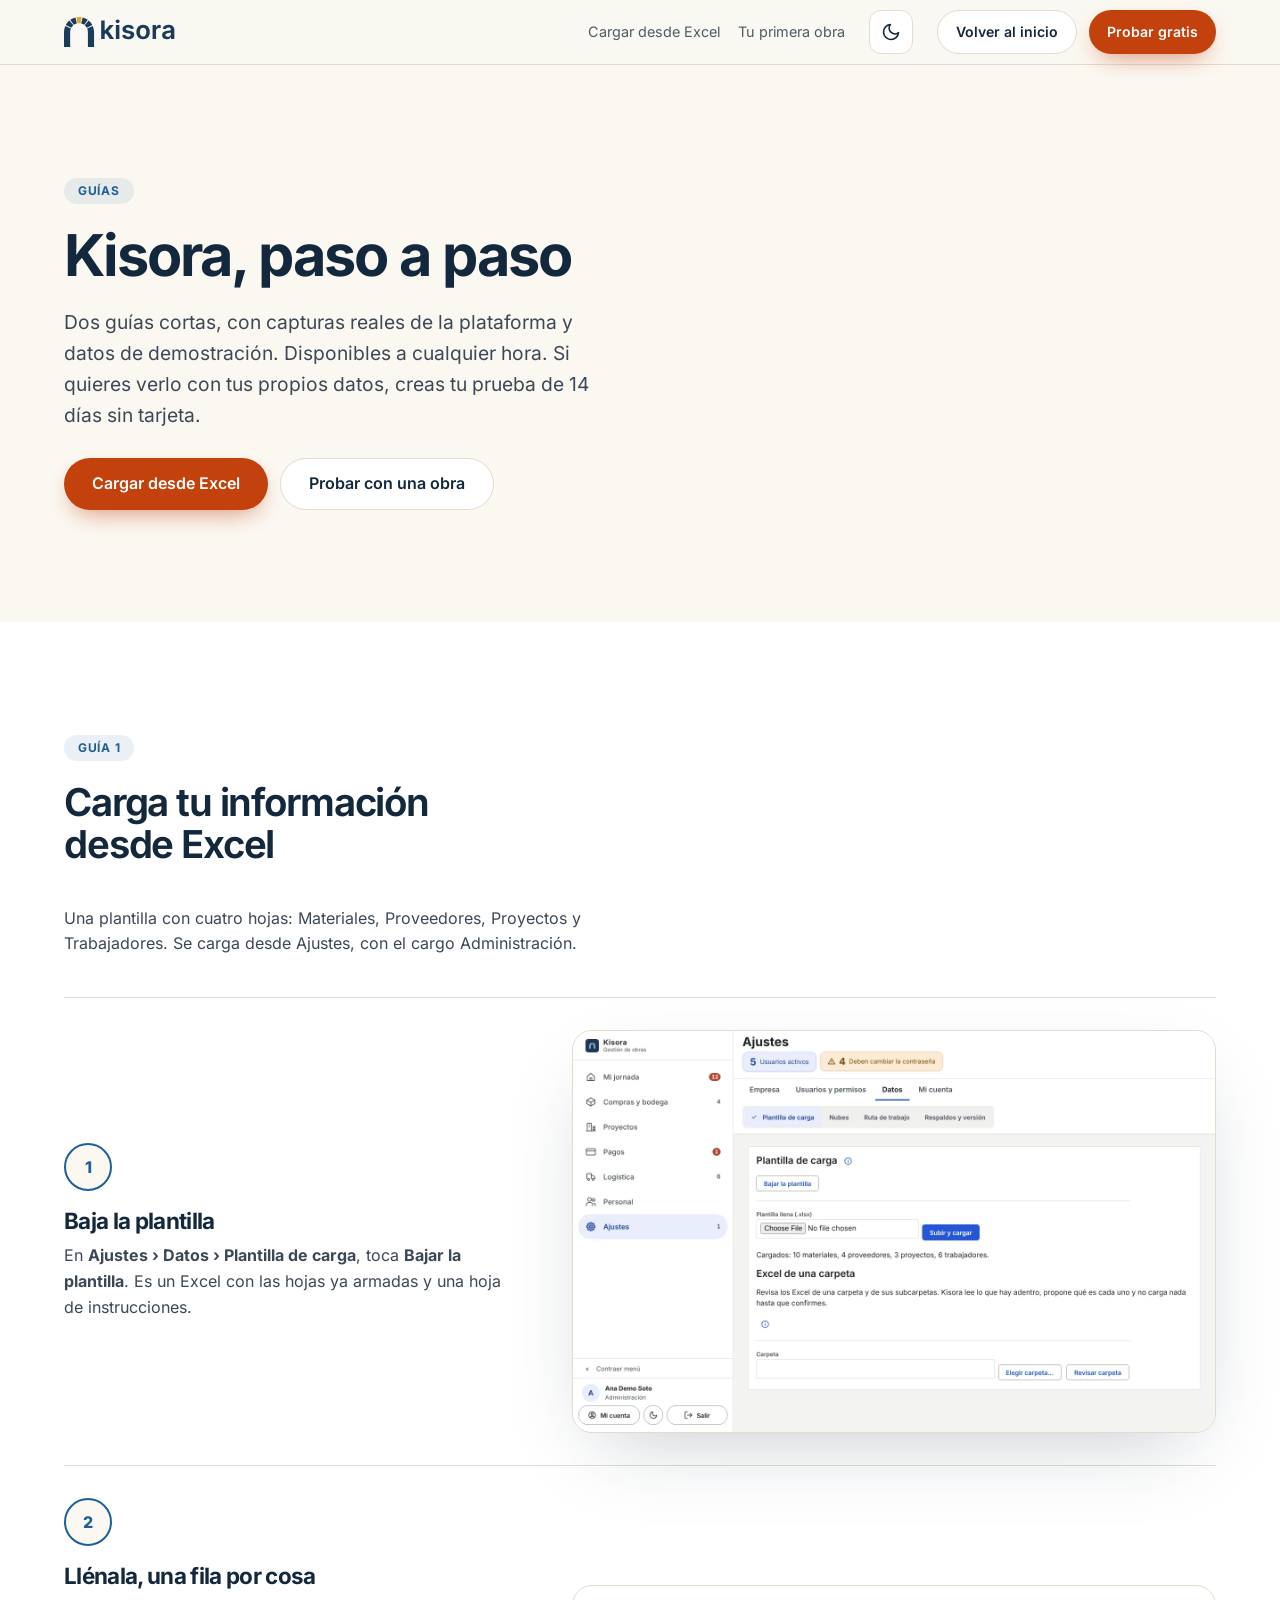
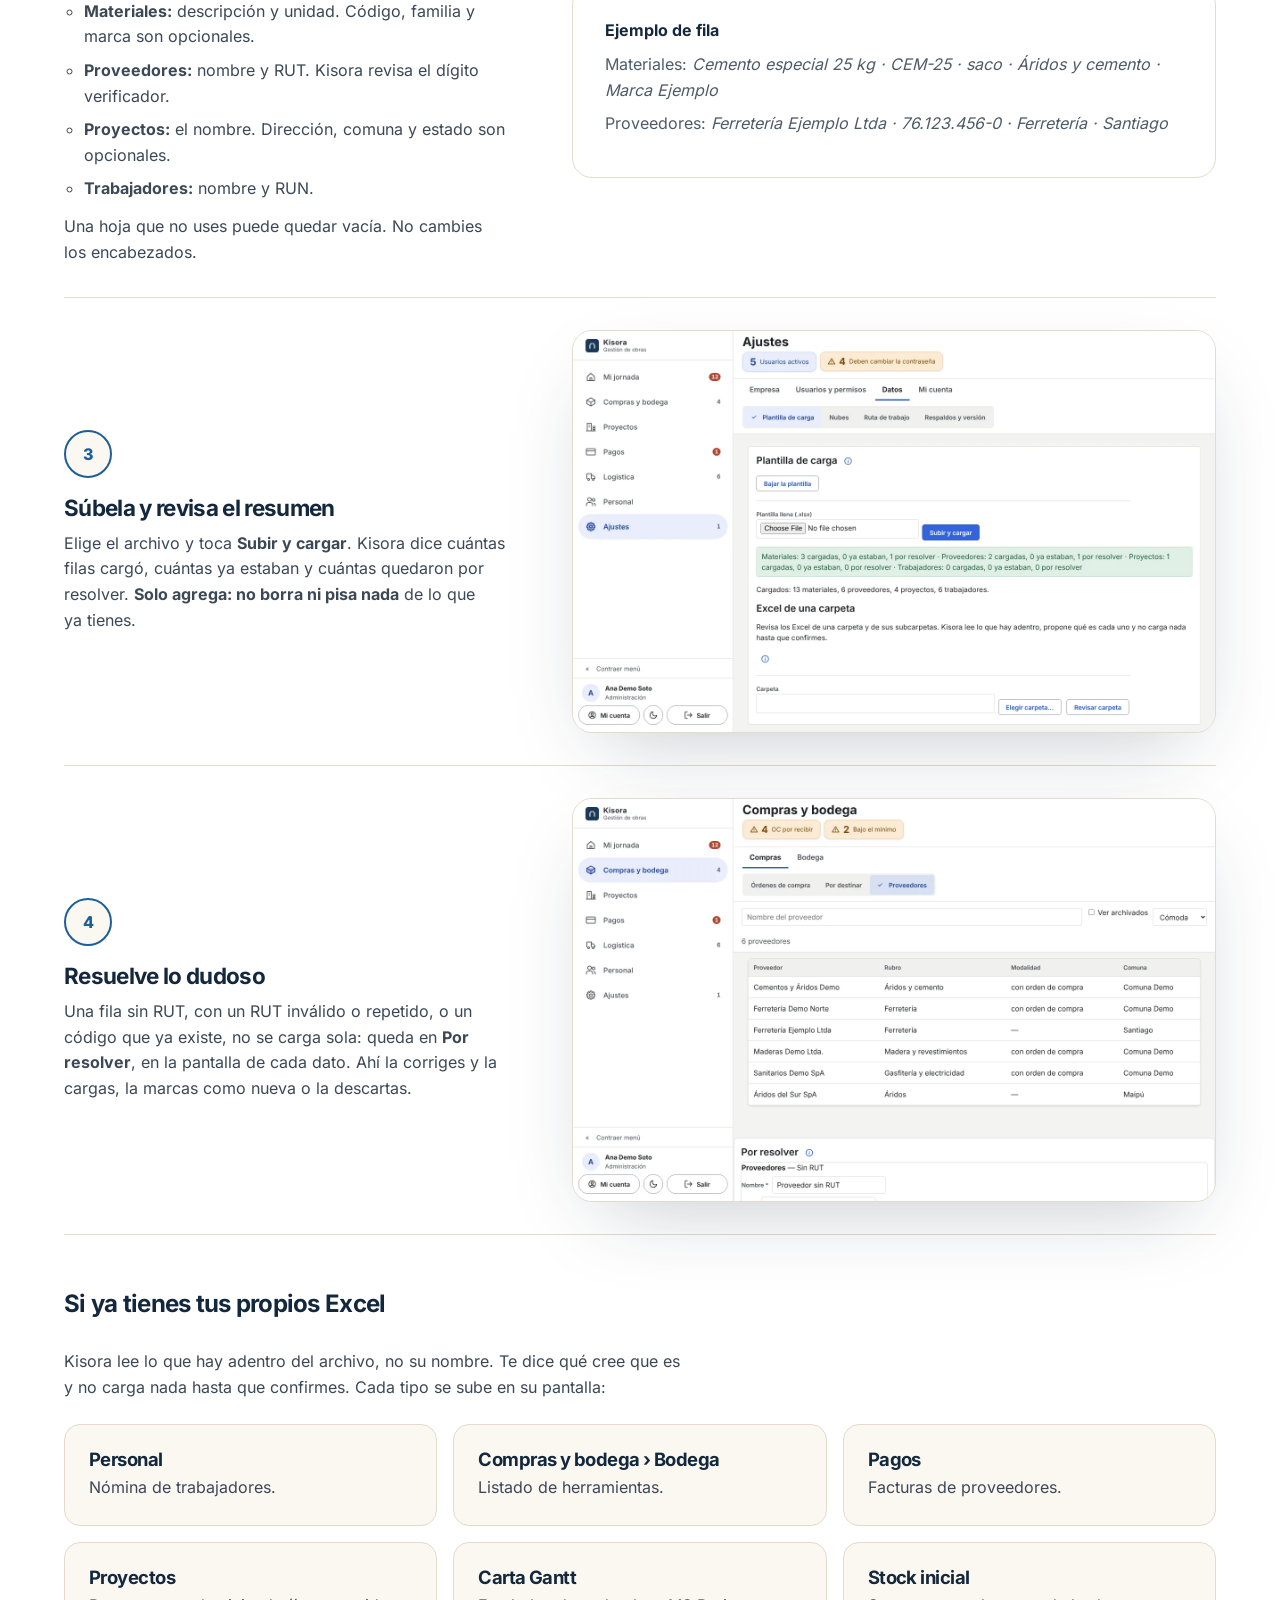
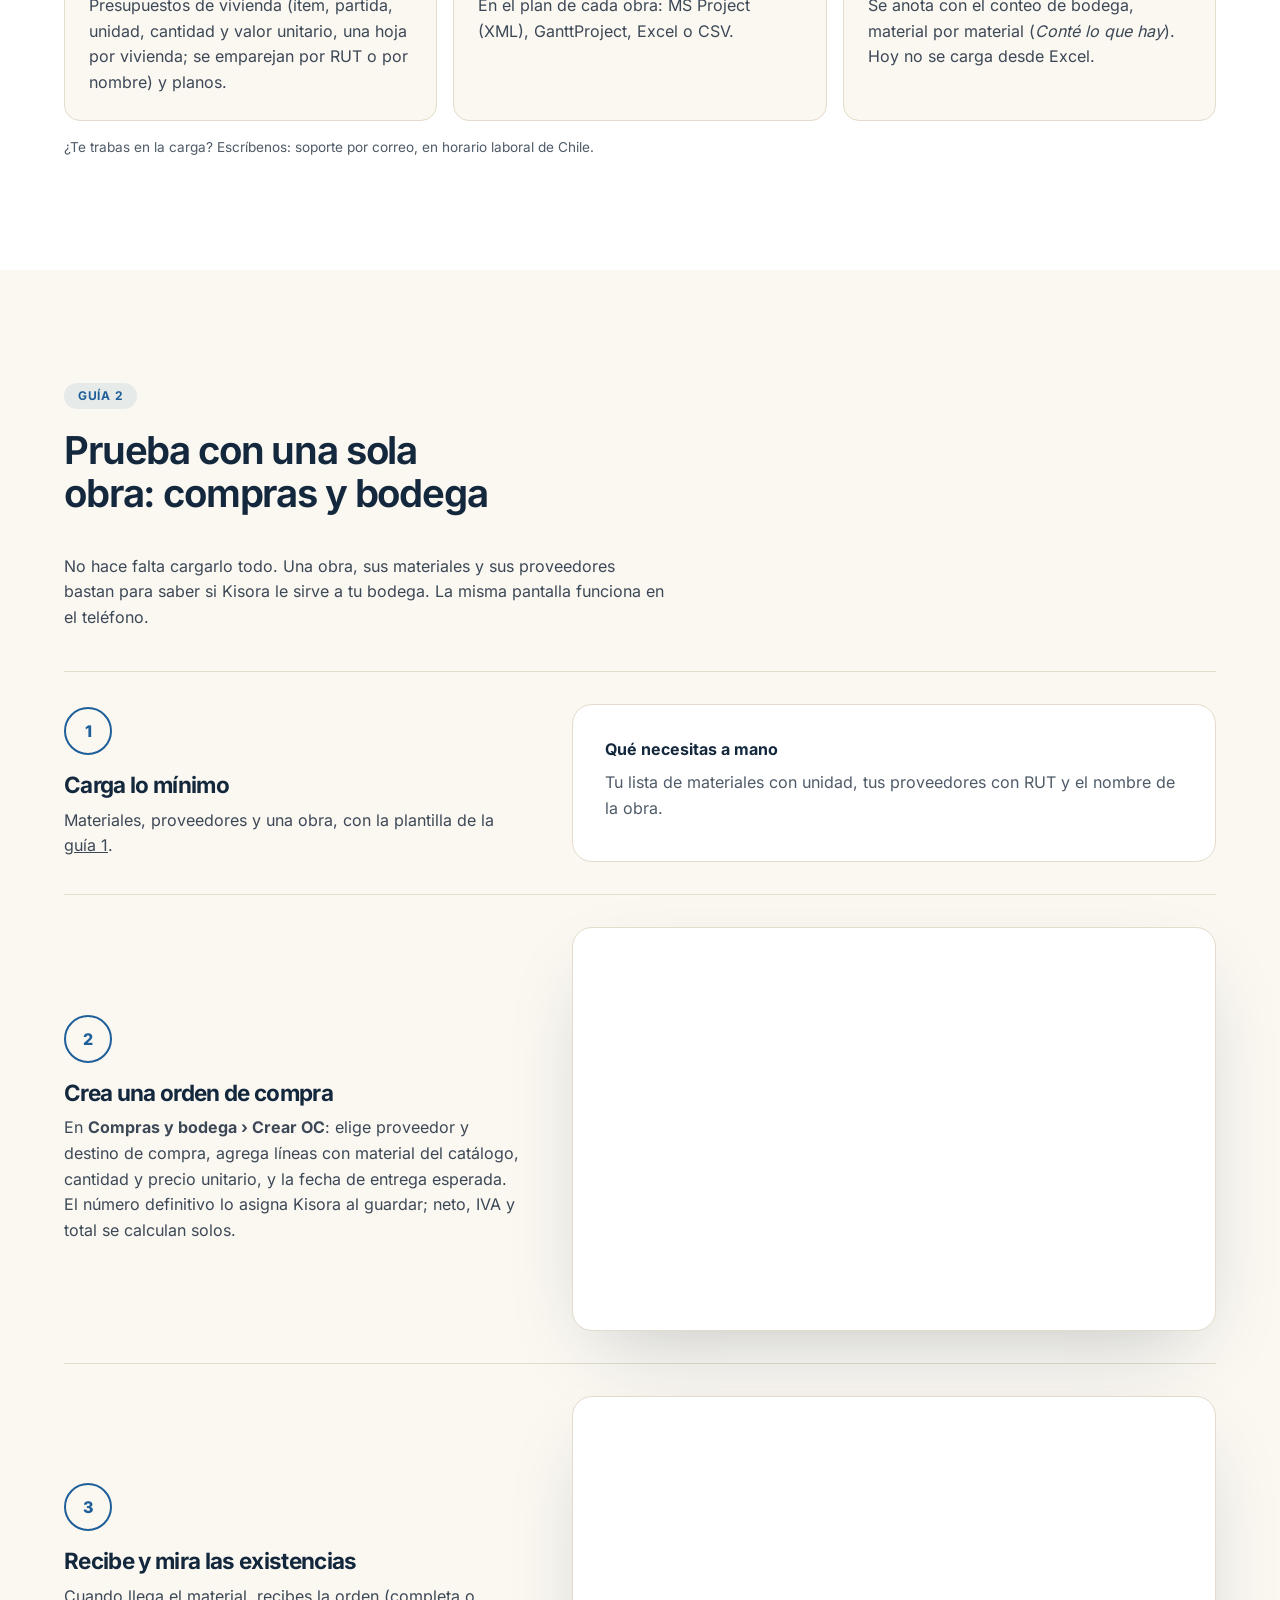
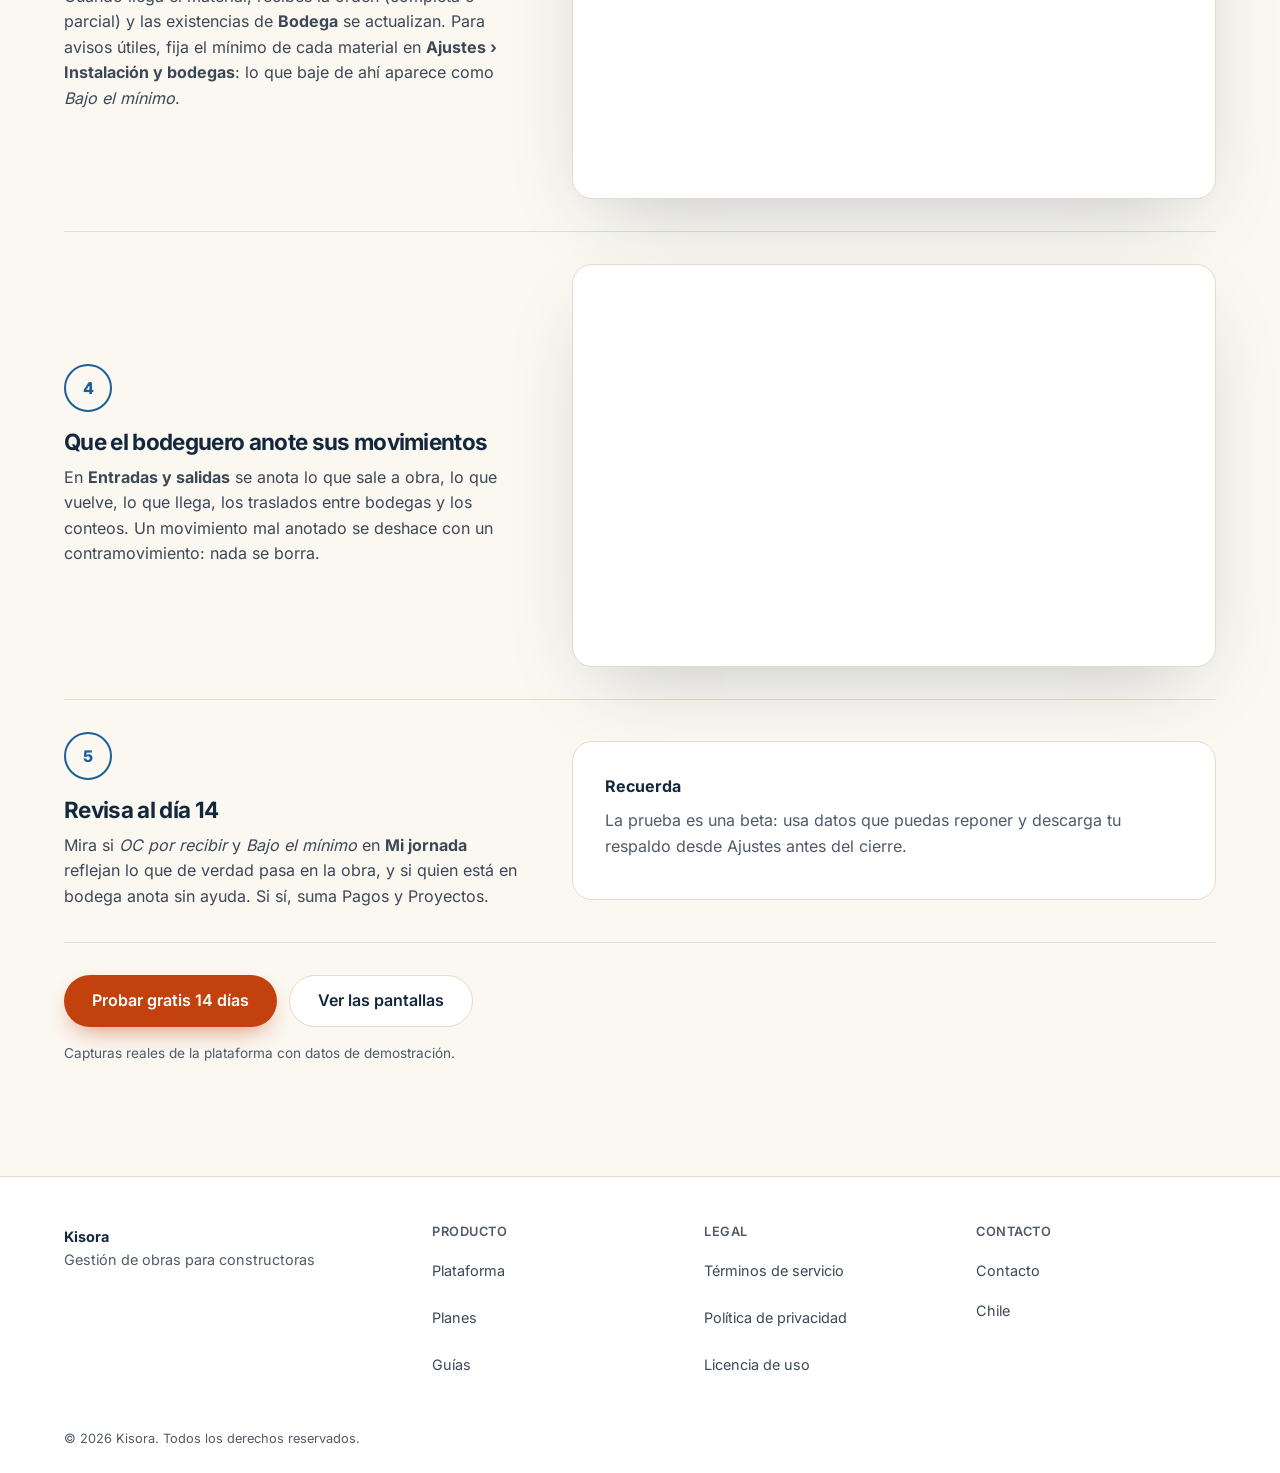
==== guias/index.html @ b2b469e7 "Landing: guías paso a paso, carga desde Excel, integraciones, seguridad y planes sin cotización Co-A" ====
<!DOCTYPE html>
<html lang="es-CL" data-def="claro">
<head>
<meta charset="utf-8">
<meta name="viewport" content="width=device-width, initial-scale=1">
<title>Guías paso a paso | Kisora</title>
<meta name="description" content="Cómo cargar tu información desde Excel y cómo probar Kisora con una sola obra, paso a paso y con capturas reales de la plataforma.">
<link rel="canonical" href="https://kisora.cl/guias/">
<meta name="theme-color" content="#F7F6F3">
<meta http-equiv="Content-Security-Policy" content="default-src 'self'; img-src 'self' data:; connect-src 'self'; object-src 'none'; base-uri 'self'; form-action 'self'">
<meta property="og:type" content="website">
<meta property="og:locale" content="es_CL">
<meta property="og:site_name" content="Kisora">
<meta property="og:title" content="Guías paso a paso | Kisora">
<meta property="og:description" content="Carga tu información desde Excel y prueba Kisora con una sola obra, con capturas reales.">
<meta property="og:url" content="https://kisora.cl/guias/">
<meta property="og:image" content="https://kisora.cl/img/og.png">
<meta name="twitter:card" content="summary_large_image">
<link rel="icon" href="/img/logo.svg" type="image/svg+xml">
<link rel="manifest" href="/manifest.webmanifest">
<link rel="stylesheet" href="/css/landing.css">
<link rel="stylesheet" href="/css/inicio.css">
<link rel="stylesheet" href="/css/nuevo.css">
<link rel="stylesheet" href="/css/paleta.css">
<script src="/js/tema.js"></script>
</head>
<body>
<a class="saltar" href="#contenido">Saltar al contenido</a>

<header class="mast">
  <div class="c">
    <a class="marca" href="/" aria-label="Kisora, inicio"><img class="solo-osc" src="/img/logo-horizontal-reverso.svg" width="112" height="30" alt="Kisora"><img class="solo-cla" src="/img/logo-horizontal.svg" width="112" height="30" alt=""></a>
    <nav aria-label="Guías"><a href="#carga">Cargar desde Excel</a><a href="#obra">Tu primera obra</a></nav>
    <a class="btn s" href="/">Volver al inicio</a>
    <a class="btn p s" href="/probar.html">Probar gratis</a>
  </div>
</header>

<main id="contenido">

<section class="k-sec g-intro">
  <div class="c">
    <span class="tag">Guías</span>
    <h1>Kisora, paso a paso</h1>
    <p class="lead">Dos guías cortas, con capturas reales de la plataforma y datos de demostración. Disponibles a cualquier hora. Si quieres verlo con tus propios datos, creas tu prueba de 14 días sin tarjeta.</p>
    <div class="acc">
      <a class="btn p" href="#carga">Cargar desde Excel</a>
      <a class="btn" href="#obra">Probar con una obra</a>
    </div>
  </div>
</section>

<section id="carga" class="k-sec k-alt">
  <div class="c">
    <span class="tag">Guía 1</span>
    <h2>Carga tu información desde Excel</h2>
    <p class="k-p">Una plantilla con cuatro hojas: Materiales, Proveedores, Proyectos y Trabajadores. Se carga desde Ajustes, con el cargo Administración.</p>
    <ol class="g-pasos">
      <li class="g-paso">
        <div class="g-txt"><span class="k-nd">1</span><h3>Baja la plantilla</h3><p>En <strong>Ajustes › Datos › Plantilla de carga</strong>, toca <strong>Bajar la plantilla</strong>. Es un Excel con las hojas ya armadas y una hoja de instrucciones.</p></div>
        <div class="win"><img src="/img/guia-carga-1.webp" width="1440" height="900" loading="lazy" alt="Ajustes, pestaña Datos: botón Bajar la plantilla, selector de la plantilla llena y botón Subir y cargar"></div>
      </li>
      <li class="g-paso">
        <div class="g-txt"><span class="k-nd">2</span><h3>Llénala, una fila por cosa</h3>
          <ul>
            <li><strong>Materiales:</strong> descripción y unidad. Código, familia y marca son opcionales.</li>
            <li><strong>Proveedores:</strong> nombre y RUT. Kisora revisa el dígito verificador.</li>
            <li><strong>Proyectos:</strong> el nombre. Dirección, comuna y estado son opcionales.</li>
            <li><strong>Trabajadores:</strong> nombre y RUN.</li>
          </ul>
          <p>Una hoja que no uses puede quedar vacía. No cambies los encabezados.</p></div>
        <div class="g-nota card"><p><strong>Ejemplo de fila</strong></p><p class="mu">Materiales: <em>Cemento especial 25 kg · CEM-25 · saco · Áridos y cemento · Marca Ejemplo</em></p><p class="mu">Proveedores: <em>Ferretería Ejemplo Ltda · 76.123.456-0 · Ferretería · Santiago</em></p></div>
      </li>
      <li class="g-paso">
        <div class="g-txt"><span class="k-nd">3</span><h3>Súbela y revisa el resumen</h3><p>Elige el archivo y toca <strong>Subir y cargar</strong>. Kisora dice cuántas filas cargó, cuántas ya estaban y cuántas quedaron por resolver. <strong>Solo agrega: no borra ni pisa nada</strong> de lo que ya tienes.</p></div>
        <div class="win"><img src="/img/guia-carga-2.webp" width="1440" height="900" loading="lazy" alt="Resumen tras subir la plantilla: materiales, proveedores y proyectos cargados y filas por resolver"></div>
      </li>
      <li class="g-paso">
        <div class="g-txt"><span class="k-nd">4</span><h3>Resuelve lo dudoso</h3><p>Una fila sin RUT, con un RUT inválido o repetido, o un código que ya existe, no se carga sola: queda en <strong>Por resolver</strong>, en la pantalla de cada dato. Ahí la corriges y la cargas, la marcas como nueva o la descartas.</p></div>
        <div class="win"><img src="/img/guia-carga-3.webp" width="1440" height="900" loading="lazy" alt="Compras y bodega, Proveedores: un proveedor sin RUT en la lista Por resolver"></div>
      </li>
    </ol>

    <h3 class="g-sub">Si ya tienes tus propios Excel</h3>
    <p class="k-p">Kisora lee lo que hay adentro del archivo, no su nombre. Te dice qué cree que es y no carga nada hasta que confirmes. Cada tipo se sube en su pantalla:</p>
    <div class="k-mod g-tipos">
      <div class="k-m"><h3>Personal</h3><p>Nómina de trabajadores.</p></div>
      <div class="k-m"><h3>Compras y bodega › Bodega</h3><p>Listado de herramientas.</p></div>
      <div class="k-m"><h3>Pagos</h3><p>Facturas de proveedores.</p></div>
      <div class="k-m"><h3>Proyectos</h3><p>Presupuestos de vivienda (ítem, partida, unidad, cantidad y valor unitario, una hoja por vivienda; se emparejan por RUT o por nombre) y planos.</p></div>
      <div class="k-m"><h3>Carta Gantt</h3><p>En el plan de cada obra: MS Project (XML), GanttProject, Excel o CSV.</p></div>
      <div class="k-m"><h3>Stock inicial</h3><p>Se anota con el conteo de bodega, material por material (<em>Conté lo que hay</em>). Hoy no se carga desde Excel.</p></div>
    </div>
    <p class="nota">¿Te trabas en la carga? Escríbenos: soporte por correo, en horario laboral de Chile.</p>
  </div>
</section>

<section id="obra" class="k-sec">
  <div class="c">
    <span class="tag">Guía 2</span>
    <h2>Prueba con una sola obra: compras y bodega</h2>
    <p class="k-p">No hace falta cargarlo todo. Una obra, sus materiales y sus proveedores bastan para saber si Kisora le sirve a tu bodega. La misma pantalla funciona en el teléfono.</p>
    <ol class="g-pasos">
      <li class="g-paso">
        <div class="g-txt"><span class="k-nd">1</span><h3>Carga lo mínimo</h3><p>Materiales, proveedores y una obra, con la plantilla de la <a href="#carga">guía 1</a>.</p></div>
        <div class="g-nota card"><p><strong>Qué necesitas a mano</strong></p><p class="mu">Tu lista de materiales con unidad, tus proveedores con RUT y el nombre de la obra.</p></div>
      </li>
      <li class="g-paso">
        <div class="g-txt"><span class="k-nd">2</span><h3>Crea una orden de compra</h3><p>En <strong>Compras y bodega › Crear OC</strong>: elige proveedor y destino de compra, agrega líneas con material del catálogo, cantidad y precio unitario, y la fecha de entrega esperada. El número definitivo lo asigna Kisora al guardar; neto, IVA y total se calculan solos.</p></div>
        <div class="win"><img src="/img/guia-obra-1.webp" width="1440" height="900" loading="lazy" alt="Formulario Crear orden de compra con proveedor, destino, líneas y totales"></div>
      </li>
      <li class="g-paso">
        <div class="g-txt"><span class="k-nd">3</span><h3>Recibe y mira las existencias</h3><p>Cuando llega el material, recibes la orden (completa o parcial) y las existencias de <strong>Bodega</strong> se actualizan. Para avisos útiles, fija el mínimo de cada material en <strong>Ajustes › Instalación y bodegas</strong>: lo que baje de ahí aparece como <em>Bajo el mínimo</em>.</p></div>
        <div class="win"><img src="/img/guia-obra-2.webp" width="1440" height="900" loading="lazy" alt="Bodega, existencias: materiales con su saldo y los que están bajo el mínimo"></div>
      </li>
      <li class="g-paso">
        <div class="g-txt"><span class="k-nd">4</span><h3>Que el bodeguero anote sus movimientos</h3><p>En <strong>Entradas y salidas</strong> se anota lo que sale a obra, lo que vuelve, lo que llega, los traslados entre bodegas y los conteos. Un movimiento mal anotado se deshace con un contramovimiento: nada se borra.</p></div>
        <div class="win"><img src="/img/guia-obra-3.webp" width="1440" height="900" loading="lazy" alt="Entradas y salidas de bodega, con fecha, material, cantidad y obra"></div>
      </li>
      <li class="g-paso">
        <div class="g-txt"><span class="k-nd">5</span><h3>Revisa al día 14</h3><p>Mira si <em>OC por recibir</em> y <em>Bajo el mínimo</em> en <strong>Mi jornada</strong> reflejan lo que de verdad pasa en la obra, y si quien está en bodega anota sin ayuda. Si sí, suma Pagos y Proyectos.</p></div>
        <div class="g-nota card"><p><strong>Recuerda</strong></p><p class="mu">La prueba es una beta: usa datos que puedas reponer y descarga tu respaldo desde Ajustes antes del cierre.</p></div>
      </li>
    </ol>
    <div class="acc g-fin"><a class="btn p" href="/probar.html">Probar gratis 14 días</a><a class="btn" href="/#plataforma">Ver las pantallas</a></div>
    <p class="nota">Capturas reales de la plataforma con datos de demostración.</p>
  </div>
</section>

</main>

<footer class="pie">
  <div class="c pg">
    <div><strong>Kisora</strong><p class="mu">Gestión de obras para constructoras</p></div>
    <div><h3>Producto</h3><a href="/#plataforma">Plataforma</a><a href="/#planes">Planes</a><a href="/guias/">Guías</a></div>
    <div><h3>Legal</h3><a href="/legal/terminos.html">Términos de servicio</a><a href="/legal/privacidad.html">Política de privacidad</a><a href="/legal/licencia.html">Licencia de uso</a></div>
    <div><h3>Contacto</h3><a href="mailto:kisora.contacto@zohomail.com">Contacto</a><span>Chile</span></div>
  </div>
  <div class="c"><p class="copy">© 2026 Kisora. Todos los derechos reservados.</p></div>
</footer>
</body>
</html>
---- css/landing.css ----
@font-face{font-family:"Inter";font-style:normal;font-weight:100 900;font-display:swap;src:url(/fonts/InterVariable.woff2) format("woff2")}
:root{color-scheme:dark;--bg:#0F2438;--sf:#16304A;--sf2:#1B3A5C;--ln:#2B4B6E;--ink:#EDE4D3;--mu:#9DB0C6;--ac:#6DB59D;--in:#EDE4D3;--ok:#5CA28B;--wn:#E0A82E;--g:#E0A82E;--gt:#0B1B2C;--gs:#E0A82Eaa;--bs:#0B1B2C33;--mu2:#C9BFAE;--ink2:#DDD3C0;--pie:#0A1A2B;--mastbg:#0F2438cc;--h1:#5CA28B20;--h2:#EDE4D320;--h3:#5CA28B25;--d1:#12293F;--d2:#0F2438;--sh:#000;--f:"Inter",system-ui,"Segoe UI",Roboto,sans-serif;--m:"Inter",system-ui,sans-serif;--w:1200px;--r:14px}:root[data-tema=claro]{color-scheme:light;--bg:#F7F6F3;--sf:#FFFFFF;--sf2:#EEF1F4;--ln:#D6DADC;--ink:#161B20;--mu:#4B535D;--ac:#2A6399;--in:#1B3A5C;--ok:#2F7A63;--wn:#8A6300;--g:#2A6399;--gt:#fff;--gs:#2A6399aa;--bs:#ffffff33;--mu2:#4B535D;--ink2:#2B3138;--pie:#FFFFFF;--mastbg:#F7F6F3cc;--h1:#2A639920;--h2:#EDE4D366;--h3:#2A639925;--d1:#EEF1F4;--d2:#F7F6F3;--sh:#1B3A5C55}
*,*::before,*::after{box-sizing:border-box}
html{scroll-behavior:smooth;scroll-padding-top:80px}
body{margin:0;background:var(--bg);color:var(--ink);font:400 1rem/1.6 var(--f);-webkit-font-smoothing:antialiased;overflow-x:clip}
h1,h2,h3{margin:0;line-height:1.1;letter-spacing:-.03em;text-wrap:balance}
h1{font-size:clamp(2.4rem,5vw,4.2rem);font-weight:800}h2{font-size:clamp(1.8rem,3vw,2.8rem);font-weight:750;max-width:24ch}h3{font-size:1.3rem;font-weight:700}
p{margin:0;text-wrap:pretty}a{color:inherit}img{max-width:100%;height:auto;display:block}
:focus-visible{outline:2px solid var(--ac);outline-offset:3px}
.c{max-width:var(--w);margin:auto;padding-inline:24px}
section{padding-block:96px}
.saltar{position:absolute;left:-999px}.saltar:focus{left:12px;top:12px;background:var(--sf);padding:8px 12px;z-index:99}
.tag{display:inline-block;font:700 .75rem/1 var(--m);letter-spacing:.12em;text-transform:uppercase;color:var(--ac);margin-bottom:16px}
.mu{color:var(--mu)}
/* nav */
.mast{position:sticky;top:0;z-index:50;background:var(--mastbg);backdrop-filter:blur(12px);border-bottom:1px solid var(--ln)}
.mast .c{display:flex;align-items:center;gap:24px;min-height:64px}
.marca{display:flex;align-items:center;gap:10px;font-weight:800;font-size:1.2rem;text-decoration:none;margin-right:auto}
.mast nav{display:flex;gap:24px;font-size:.9rem}.mast nav a{text-decoration:none;color:var(--mu);padding:11px 0}.mast nav a:hover{color:var(--ink)}.mast .btn+.btn{margin-left:-12px}
/* botones */
.btn{display:inline-flex;align-items:center;gap:8px;min-height:48px;padding:0 24px;border-radius:12px;border:1px solid var(--ln);background:var(--sf);color:var(--ink);font-weight:600;text-decoration:none;transition:transform .15s,box-shadow .15s}
.btn:hover{transform:translateY(-2px)}
.btn.p{background:var(--g);color:var(--gt);border:0;box-shadow:0 8px 28px -8px var(--gs)}
.btn.s{min-height:44px;padding:0 16px;font-size:.88rem}
.btn small{font:600 .65rem/1 var(--m);background:var(--bs);border-radius:99px;padding:3px 7px;text-transform:uppercase}
.acc{display:flex;flex-wrap:wrap;gap:12px;align-items:center;margin-top:28px}
.lead{font-size:1.2rem;color:var(--mu2);margin-top:20px;max-width:46ch}
.nota{margin-top:16px;color:var(--mu);font-size:.85rem}
.win{border:1px solid var(--ln);border-radius:var(--r);overflow:hidden;background:var(--sf);box-shadow:0 30px 80px -30px var(--sh)}
.foto{margin:0;position:relative;border-radius:var(--r);overflow:hidden;border:1px solid var(--ln)}
.foto img{width:100%;height:100%;object-fit:cover;filter:saturate(.7) contrast(1.05)}
.foto::after{content:"";position:absolute;inset:0;background:linear-gradient(180deg,#0F243800,#0F2438cc),linear-gradient(135deg,#5CA28B22,#EDE4D333)}
.dia{display:block;font:800 2rem/1 var(--m);color:var(--ac);font-variant-numeric:tabular-nums;letter-spacing:-.02em}
.sub{color:var(--mu);font-size:.85rem;margin-top:16px}
.fn{transition:border-color .2s,transform .2s;background:var(--sf);border:1px solid var(--ln);border-radius:var(--r);padding:24px}.fn:hover{border-color:var(--ac);transform:translateY(-3px)}.fn h3{font-size:1.05rem;margin-bottom:8px}.fn p{color:var(--mu2);font-size:.92rem}
/* datos */
.datos{background:linear-gradient(180deg,var(--d1),var(--d2))}
.conf{margin:40px 0 0;display:grid;grid-template-columns:repeat(2,1fr);gap:0 48px;font:.98rem var(--m)}
.conf div{display:flex;justify-content:space-between;gap:16px;padding:14px 0;border-bottom:1px solid var(--ln)}.conf dt{color:var(--mu)}.conf dd{margin:0;color:var(--ink);font-weight:600;text-align:right}
/* precios */
.card{background:var(--sf);border:1px solid var(--ln);border-radius:var(--r);padding:32px}
.cifra{line-height:1.1;font-size:2.6rem;font-weight:800;letter-spacing:-.03em;margin-top:8px;background:var(--g);-webkit-background-clip:text;background-clip:text;color:transparent}
/* faq */
details{border-top:1px solid var(--ln);padding:6px 0}details:last-of-type{border-bottom:1px solid var(--ln)}
summary{cursor:pointer;min-height:56px;display:flex;align-items:center;justify-content:space-between;font-size:1.15rem;font-weight:600;list-style:none}
summary::-webkit-details-marker{display:none}summary::after{content:"+";color:var(--ac);font-size:1.5rem}details[open] summary::after{content:"\2212"}
details p{color:var(--mu2);padding-bottom:16px;max-width:65ch}
/* cta */
.cta{text-align:center;background:radial-gradient(600px 300px at 50% 100%,var(--h3),transparent)}.cta h2{margin-inline:auto}.cta .acc{justify-content:center}
/* pie */
.pie{border-top:1px solid var(--ln);padding-block:48px 24px;font-size:.9rem;background:var(--pie)}
.pg{display:grid;grid-template-columns:1.4fr 1fr 1fr 1fr;gap:32px}
.pie h3{font-size:.8rem;color:var(--mu);font-weight:600;margin-bottom:8px;letter-spacing:.04em;text-transform:uppercase}
.pie a,.pie span{display:block;padding:5px 0;text-decoration:none;color:var(--mu2)}.pie a{padding-block:12px}.pie a:hover{color:var(--ink)}
.copy{margin-top:40px;color:var(--mu);font-size:.8rem}
/* en construccion */
.cons{min-height:70vh;display:grid;place-items:center;text-align:center;padding-block:80px}
.cons .ico{width:72px;height:72px;margin:0 auto 24px;border-radius:20px;background:var(--sf);border:1px solid var(--ln);display:grid;place-items:center;font-size:1.25rem;font-weight:700}
.cons h1{font-size:clamp(2rem,4vw,3rem);margin-inline:auto}.cons p{color:var(--mu2);margin:16px auto 0;max-width:46ch}
@media(max-width:60rem){.pg{grid-template-columns:1fr 1fr}.conf{grid-template-columns:1fr}.mast .c{flex-wrap:wrap;padding-block:8px;gap:10px}.mast .btn+.btn{margin-left:0}.mast .btn.s{padding:0 12px}.mast nav{order:3;width:calc(100% - 54px);overflow-x:auto;white-space:nowrap;gap:20px;scrollbar-width:none;-webkit-mask-image:linear-gradient(90deg,#000 88%,transparent);mask-image:linear-gradient(90deg,#000 88%,transparent);padding-right:16px}.tema{order:3}.win{overflow-x:auto}.win img{min-width:640px}section{padding-block:64px}html{scroll-padding-top:128px}}
@media(prefers-reduced-motion:reduce){*{transition:none!important;scroll-behavior:auto!important}}
/* Legal pages */
.legal{padding-block:48px 96px;line-height:1.7;color:var(--ink2)}
.legal .c{max-width:800px}
.crumb{font-size:.85rem;color:var(--mu);margin-bottom:24px}.crumb a{color:var(--mu)}.crumb a:hover{color:var(--ink)}.crumb [aria-current]{color:var(--ink)}
.legal h1{font-size:clamp(2rem,4vw,2.8rem);max-width:none}
.fecha{display:inline-block;margin:16px 0 32px;padding:6px 12px;border:1px solid var(--ln);border-radius:99px;background:var(--sf);color:var(--mu);font:600 .8rem var(--m)}
.indice{background:var(--sf);border:1px solid var(--ln);border-radius:8px;padding:24px;margin-bottom:48px}
.legal .indice h2{font:600 .75rem/1 var(--m);letter-spacing:.08em;text-transform:uppercase;color:var(--mu);margin:0 0 12px;max-width:none}
.indice ol{margin:0;padding-left:24px;columns:2;column-gap:32px}.indice li{padding:3px 0;break-inside:avoid}
.indice a{color:var(--mu2);text-decoration:none}.indice a:hover{color:var(--ac);text-decoration:underline}
.legal section{padding-block:0;margin-bottom:40px;scroll-margin-top:88px}
.legal h2{font-size:1.4rem;color:var(--ink);margin:0 0 12px;max-width:none;letter-spacing:-.02em}
.legal h3{font-size:1.05rem;color:var(--ink);margin:24px 0 8px}
.legal p,.legal ul,.legal ol{margin:0 0 14px}.legal ul,.legal ol{padding-left:24px}.legal li{margin-bottom:4px}
.legal strong{color:var(--ink)}.legal section a{color:var(--ac)}
.tabla{overflow-x:auto;margin:16px 0 20px;border:1px solid var(--ln);border-radius:8px}
.legal table{width:100%;border-collapse:collapse;font-size:.92rem;min-width:520px}
.legal th,.legal td{text-align:left;vertical-align:top;padding:10px 14px;border-bottom:1px solid var(--ln)}
.legal th{background:var(--sf);color:var(--ink)}.legal tr:last-child td{border-bottom:0}
.cruce{margin-top:56px;padding-top:24px;border-top:1px solid var(--ln)}.cruce h2{font-size:1rem}.cruce ul{list-style:none;padding:0;display:flex;flex-wrap:wrap;gap:12px 24px}
@media(max-width:40rem){.indice ol{columns:1}}
/* Formulario de prueba */
.form{display:grid;gap:8px;max-width:480px;margin-top:32px}
.form label{font-weight:600;margin-top:12px}
.form input:not(.trampa){min-height:46px;padding:0 14px;border-radius:12px;border:1px solid var(--ln);background:var(--sf);color:var(--ink);font:inherit}
.form .btn{margin-top:20px;justify-content:center;cursor:pointer}.form .btn:disabled{opacity:.6}
.trampa{position:absolute;left:-999px;height:0;opacity:0}
#estado{min-height:1.6em;color:var(--ok)}#estado.err{color:var(--wn)}

/* tema: dark por defecto; cada captura/maqueta se muestra en el tema contrario */
:root:not([data-tema=claro]) .solo-cla,:root[data-tema=claro] .solo-osc{display:none!important}
.tema{display:inline-flex;align-items:center;justify-content:center;width:44px;height:44px;border-radius:12px;border:1px solid var(--ln);background:var(--sf);color:var(--ink);cursor:pointer}
.tema:hover{background:var(--sf2)}
.tema .luna{display:none}:root[data-tema=claro] .tema .sol{display:none}:root[data-tema=claro] .tema .luna{display:block}
@media(max-width:24rem){.mast .c{gap:6px}.mast .btn.s{padding:0 10px;font-size:.82rem}.marca img{width:96px;height:auto}}
@media(prefers-reduced-motion:reduce){.fn:hover{transform:none}}

/* Probar: formulario a la izquierda, maqueta y fotos a la derecha */
.probar{padding-block:56px 96px;background:radial-gradient(900px 420px at 80% -10%,var(--h1),transparent)}
.pb{display:grid;grid-template-columns:5fr 6fr;gap:56px;align-items:center}
.pb-form h1{font-size:clamp(2rem,4vw,3rem);max-width:14ch}
.pb-form .lead{max-width:44ch}
.pb-form .form{margin-top:24px;padding:28px;background:var(--sf);border:1px solid var(--ln);border-radius:var(--r);box-shadow:0 30px 80px -40px var(--sh)}
.pb-form .form label:first-child{margin-top:0}
.pb-form .nota{font-size:.8rem}
.tira2{display:grid;grid-template-columns:1fr 1fr;gap:16px;height:180px;margin-top:16px}
.tira2 .foto{height:100%}.tira2 span{position:absolute;left:14px;bottom:12px;z-index:2;font:600 .8rem var(--m);color:#fff}
@media(max-width:60rem){.pb{grid-template-columns:1fr}.pb-vis{order:2}}
.pb>*{min-width:0}
.pr-sub{margin-top:8px}.acc.ctr{justify-content:center}
@media print{.mast,.saltar,.tema,.cta,.pie nav{display:none}body{background:#fff;color:#000}a{text-decoration:underline}.win,.foto{break-inside:avoid}}
---- css/inicio.css ----
/* Inicio (index.html). Clases k-*: no tocan legal/ ni probar.html. Tokens de landing.css, claro y oscuro. */
.k-sec{padding-block:clamp(64px,9vw,112px)}
.k-alt{background:var(--sf)}
.k-sec h2{max-width:22ch;margin-bottom:40px}
.k-p{margin-top:32px;color:var(--mu2);max-width:62ch}

/* hero */
.k-hero{position:relative}
.k-hg{position:relative;display:grid;grid-template-columns:5fr 6fr;gap:clamp(32px,5vw,72px);align-items:center}
.k-hg h1{max-width:15ch}
.k-hg .lead{max-width:44ch}
.k-in{animation:k-in .7s cubic-bezier(.2,.7,.2,1) both}.k-hg>.k-in:nth-child(2){animation-delay:.12s}
@keyframes k-in{from{opacity:0;transform:translateY(14px)}}

/* panel vivo "Mi jornada" */
.k-app{background:var(--sf);border:1px solid var(--ln);border-radius:var(--r);box-shadow:0 40px 90px -40px var(--sh);overflow:hidden}
.k-bar{display:flex;align-items:center;gap:6px;padding:12px 16px;border-bottom:1px solid var(--ln);background:var(--sf2)}
.k-bar i{width:10px;height:10px;border-radius:50%;background:var(--ln)}
.k-bar b{margin-left:10px;font-size:.9rem}
.k-chips{display:flex;flex-wrap:wrap;gap:8px;padding:16px 16px 4px}
.k-chip{display:inline-flex;gap:8px;align-items:baseline;padding:8px 12px;border-radius:10px;border:1px solid var(--ln);background:var(--bg);color:var(--mu2);font-size:.82rem}
.k-chip b{font-size:1.2rem;color:var(--ink)}.k-chip.w{border-color:var(--wn)}.k-chip.w b{color:var(--wn)}
.k-lista{list-style:none;margin:0;padding:12px 16px 20px;display:grid;gap:8px}
.k-lista li{display:flex;justify-content:space-between;align-items:center;gap:16px;padding:14px 16px;border-radius:10px;background:var(--bg);border:1px solid var(--ln);border-left:4px solid var(--wn);transition:transform .15s,border-color .15s}
.k-lista li.r{border-left-color:#C0463A}
.k-lista li:hover{transform:translateX(3px);border-color:var(--ac)}
.k-lista b{min-width:28px;text-align:center;padding:2px 8px;border-radius:99px;background:var(--sf2);font-variant-numeric:tabular-nums}

/* flujo con pulso */
.k-flujo{list-style:none;margin:0;padding:0;display:grid;grid-template-columns:repeat(5,1fr);gap:16px;position:relative;counter-reset:n}
.k-flujo::before{content:"";position:absolute;left:5%;right:5%;top:23px;height:2px;background:var(--ln);z-index:0}
.k-flujo::after{content:"";position:absolute;left:5%;top:21px;width:28px;height:6px;border-radius:6px;background:var(--ac);box-shadow:0 0 14px var(--ac);animation:k-pulso 3.4s linear infinite;z-index:1}
@keyframes k-pulso{to{left:calc(95% - 28px)}}
.k-flujo a{position:relative;z-index:2;display:block;height:100%;text-decoration:none;padding:0 4px;transition:transform .2s}
.k-flujo a:hover{transform:translateY(-2px)}
.k-nd{display:grid;place-items:center;width:48px;height:48px;border-radius:50%;background:var(--bg);border:2px solid var(--ac);font:800 1rem var(--m);color:var(--ac);margin-bottom:18px;transition:background .2s,color .2s}
.k-flujo a:hover .k-nd{background:var(--ac);color:var(--bg)}
.k-flujo h3{font-size:1.1rem;margin-bottom:6px}.k-flujo p{color:var(--mu2);font-size:.92rem}

/* pestañas */
.k-tabs{display:flex;gap:4px;overflow-x:auto;border-bottom:1px solid var(--ln);margin-bottom:32px;scrollbar-width:none}
.k-tabs button{flex:none;min-height:48px;padding:0 18px;background:none;border:0;border-bottom:3px solid transparent;color:var(--mu);font:600 .95rem var(--f);cursor:pointer;transition:color .15s,border-color .15s}
.k-tabs button:hover{color:var(--ink)}
.k-tabs button[aria-selected=true]{color:var(--ink);border-bottom-color:var(--ac)}
.k-panel{display:grid;grid-template-columns:4fr 8fr;gap:clamp(24px,4vw,56px);align-items:center;padding-block:16px}
.k-panel h3{font-size:1.9rem;margin-bottom:12px}.k-panel p{color:var(--mu2);font-size:1.05rem}
html.js .k-panel[hidden]{display:none}
html:not(.js) .k-panel+.k-panel{border-top:1px solid var(--ln);margin-top:24px;padding-top:32px}
.k-panel .win{transition:transform .25s}.k-panel .win:hover{transform:translateY(-3px)}

/* teléfono */
.k-mv{display:grid;grid-template-columns:5fr 7fr;gap:clamp(32px,5vw,72px);align-items:center}
.k-lis{list-style:none;margin:0;padding:0;display:grid;gap:12px}
.k-lis li{padding:16px 18px;border:1px solid var(--ln);border-radius:var(--r);background:var(--sf);color:var(--mu2)}
.k-tels{display:grid;grid-template-columns:repeat(3,1fr);gap:clamp(12px,2vw,24px);align-items:start}
.k-tel img{border:1px solid var(--ln);border-radius:26px;box-shadow:0 30px 70px -30px var(--sh);transition:transform .25s}
.k-tel:nth-child(2){margin-top:40px}
.k-tel:hover img{transform:translateY(-4px)}

/* módulos */
.k-mod{display:grid;grid-template-columns:repeat(3,1fr);gap:16px}
.k-mod>div{background:var(--bg);border:1px solid var(--ln);border-radius:var(--r);padding:24px;transition:transform .2s,border-color .2s}
.k-mod>div:hover{transform:translateY(-2px);border-color:var(--ac)}
.k-mod h3{font-size:1.15rem;margin-bottom:6px}.k-mod p{color:var(--mu2)}
.k-core{grid-column:1/-1;border-color:var(--ac)!important}

/* funciones */
.k-fns{display:grid;grid-template-columns:repeat(4,1fr);gap:16px}

/* terreno */
.k-big{margin-top:32px;font-size:clamp(2.4rem,8vw,6.5rem);font-weight:800;letter-spacing:-.04em;line-height:1;display:flex;flex-wrap:wrap;gap:.2em .35em}
.k-big span:nth-child(2){color:var(--ac)}.k-big span:nth-child(3){color:var(--mu)}

/* prueba y precio */
.k-pr{display:grid;grid-template-columns:7fr 5fr;gap:clamp(32px,5vw,72px);align-items:start}
.k-pr h2{max-width:16ch}
.k-reg{list-style:none;margin:0;padding:0;display:grid}
.k-reg li{display:grid;grid-template-columns:110px 1fr;gap:16px;align-items:baseline;padding:18px 0;border-top:1px solid var(--ln)}
.k-reg li:last-child{border-bottom:1px solid var(--ln)}
.k-reg .dia{font-size:1.5rem}.k-reg p{margin:0;color:var(--mu2)}
.k-precio ul{margin:20px 0 0;padding:0;list-style:none}.k-precio li{padding:12px 0 12px 32px;border-bottom:1px solid var(--ln);position:relative;font-size:.95rem}
.k-precio li::before{content:"";position:absolute;left:4px;top:19px;width:12px;height:6px;border-left:2px solid var(--ok);border-bottom:2px solid var(--ok);transform:rotate(-45deg)}
.k-precio .acc{margin-top:24px}

/* faq */
.k-faq{display:grid;grid-template-columns:4fr 8fr;gap:clamp(32px,5vw,72px);align-items:start}
.k-faq h2{margin-bottom:0}
.k-faq details{transition:background .15s}.k-faq summary:hover{color:var(--ac)}

/* botones: pulsar */
.btn:active{transform:translateY(0) scale(.98)}
.btn.p:hover{box-shadow:0 12px 32px -8px var(--gs)}
.nota a,.pie a{text-underline-offset:3px}

@media(max-width:60rem){
 .k-hg,.k-panel,.k-mv,.k-pr,.k-faq{grid-template-columns:1fr}
 .k-flujo{grid-template-columns:1fr;gap:20px}.k-flujo::before,.k-flujo::after{display:none}
 .k-flujo a{display:grid;grid-template-columns:48px 1fr;column-gap:16px}.k-nd{grid-row:span 2;margin:0}
 .k-mod,.k-fns{grid-template-columns:1fr 1fr}
 .k-tel:nth-child(2){margin-top:0}
}
@media(max-width:36rem){
 .k-mod,.k-fns{grid-template-columns:1fr}.k-tels{grid-template-columns:1fr 1fr}.k-tel:nth-child(3){display:none}
 .k-hg .acc .btn,.cta .acc .btn,.k-precio .acc .btn{width:100%;justify-content:center}
 .k-reg li{grid-template-columns:90px 1fr}
}
@media(prefers-reduced-motion:reduce){.k-in{animation:none}.k-flujo::after{display:none}.k-lista li:hover,.k-panel .win:hover,.k-tel:hover img,.k-mod>div:hover,.k-flujo a:hover,.btn:active{transform:none}}
---- css/nuevo.css ----
/* Rediseño del inicio: oficina y terreno. Estructura y forma; los colores viven en paleta.css. */
@font-face{font-family:"Bricolage Grotesque";font-style:normal;font-weight:200 800;font-display:swap;src:url(/fonts/BricolageGrotesque.woff2) format("woff2")}
:root{--fd:"Bricolage Grotesque","Inter",system-ui,sans-serif;--r:20px}
h1,h2,h3,.k-big,.cifra,.dia{font-family:var(--fd)}
h1{font-weight:700;letter-spacing:-.035em}h2{font-weight:650}
.btn{border-radius:999px;min-height:52px;padding:0 28px}.btn.s{min-height:44px;padding:0 18px}
.btn.p{box-shadow:0 10px 26px -10px var(--gs)}
.tag{display:inline-flex;align-items:center;gap:8px;padding:7px 14px;border-radius:999px;background:var(--h1);letter-spacing:.06em;margin-bottom:20px}
.k-alt{border-block:0}
.k-hero::before{opacity:.35}
.k-chip,.k-lista li,.k-lis li,.fn,.k-mod>div{border-radius:16px}

/* oficina y terreno */
.k-dos{display:grid;grid-template-columns:1fr 1fr;gap:clamp(16px,3vw,32px)}
.k-lug{position:relative;display:flex;flex-direction:column;gap:20px;padding:clamp(24px,3.5vw,40px);background:var(--sf);border:1px solid var(--ln);border-radius:28px;box-shadow:0 30px 70px -45px var(--sh)}
.k-lug.t{background:var(--sf2)}
.k-ico{display:grid;place-items:center;width:56px;height:56px;border-radius:18px;background:var(--g);color:var(--gt)}
.k-ico svg{width:28px;height:28px}
.k-lug h3{font-size:1.9rem}
.k-lug p.k-q{color:var(--mu2);font-size:1.05rem}
.k-lug ul{list-style:none;margin:0;padding:0;display:grid;gap:12px}
.k-lug li{position:relative;padding-left:32px;color:var(--ink2)}
.k-lug li::before{content:"";position:absolute;left:4px;top:.5em;width:12px;height:6px;border-left:2.5px solid var(--ok);border-bottom:2.5px solid var(--ok);transform:rotate(-45deg)}
.k-lug a.k-ir{margin-top:auto;font-weight:700;color:var(--ac);text-underline-offset:4px;padding-block:12px}
@media(max-width:60rem){.k-dos{grid-template-columns:1fr}}
.btn,.mast nav a{white-space:nowrap}
.mast nav{gap:18px}
.k-hero{padding-block:clamp(40px,6vw,72px) clamp(24px,4vw,48px)}
/* Hero con fotografía, cinta de obra y banda fotográfica. */
.k-hero{background:var(--bg)}
.k-hero::before{display:none}
@media(min-width:60.01rem){.k-hg{grid-template-columns:5fr 6fr}}
.k-vis{position:relative;padding-bottom:56px}
.k-ph{position:relative;margin:0;border-radius:32px;overflow:hidden;aspect-ratio:4/3.2;box-shadow:0 40px 90px -40px var(--sh)}
.k-ph img{width:100%;height:100%;object-fit:cover}
.k-vis .k-app{position:absolute;left:-48px;bottom:0;width:min(420px,86%);box-shadow:0 30px 70px -20px #000a}
.k-vis .k-lista li:nth-child(n+3){display:none}
.k-vis .k-chips{display:none}
.k-hz{height:16px;background:repeating-linear-gradient(-45deg,var(--g) 0 20px,var(--hz2) 20px 40px)}
.k-hg h1{font-size:clamp(2.4rem,5vw,4.4rem)}
/* banda fotográfica */
.k-band{position:relative;padding:0;overflow:hidden;min-height:clamp(360px,48vw,560px);display:flex;align-items:flex-end}
.k-band img{position:absolute;inset:0;width:100%;height:100%;object-fit:cover}
.k-band::after{content:"";position:absolute;inset:0;background:linear-gradient(180deg,var(--ov0),var(--ov1))}
.k-band .c{position:relative;z-index:2;padding-block:48px}
.k-band .k-big{margin:0;color:#fff}
.k-band .k-big span:nth-child(2){color:var(--bandac)}.k-band .k-big span:nth-child(3){color:#fff}
.k-band .k-sub{margin-top:16px;color:#E4ECE8;max-width:46ch;font-size:1.1rem}
@media(max-width:60rem){.k-vis{padding-bottom:0}.k-vis .k-app{position:relative;left:0;width:auto;margin:-48px 12px 0}.k-hg>.k-vis{order:2}}
.k-hg>*,.k-vis{min-width:0}
.k-ph::after{content:"";position:absolute;inset:0;background:var(--tint);pointer-events:none}
/* Ingreso por tipo de cuenta */
.ing,.ing:last-of-type{position:relative;border:0;padding:0}
.ing summary{list-style:none;cursor:pointer;min-height:44px;gap:8px;font-size:.88rem;font-weight:600;justify-content:center}
.ing summary::after,.ing[open] summary::after{content:"";width:7px;height:7px;border:solid currentColor;border-width:0 2px 2px 0;transform:rotate(45deg) translate(-2px,-2px);font-size:0}
.ing[open] summary::after{transform:rotate(225deg)}
.ing-m{position:absolute;right:0;top:calc(100% + 8px);z-index:60;min-width:260px;background:var(--sf);border:1px solid var(--ln);border-radius:16px;padding:8px;box-shadow:0 20px 50px -20px var(--sh)}
.ing-m a{display:flex;flex-direction:column;gap:2px;padding:12px 14px;border-radius:12px;text-decoration:none;color:var(--ink);min-height:44px}
.ing-m a:hover,.ing-m a:focus-visible{background:var(--sf2)}.ing-m span{color:var(--mu);font-size:.82rem}
.ingreso{padding-block:48px}.ing-g{display:grid;grid-template-columns:1fr 1fr;gap:20px;margin-top:24px}
.ing-c{display:flex;flex-direction:column;align-items:flex-start;gap:12px;padding:28px;background:var(--sf);border:1px solid var(--ln);border-radius:var(--r)}
.ing-c p{color:var(--mu);flex:1}
@media(max-width:48rem){.ing-g{grid-template-columns:1fr}.ing-c .btn{width:100%;justify-content:center}}
@media(max-width:36rem){.ing-m{position:fixed;left:16px;right:16px;top:68px;min-width:0}}
.ing-x{position:absolute;top:6px;right:8px;width:32px;height:32px;border:0;border-radius:50%;background:transparent;color:var(--mu);font-size:1.4rem;line-height:1;cursor:pointer}.ing-x:hover{background:var(--sf2);color:var(--ink)}
.ing-m{padding-top:36px}
/* Menú Ingresar: dos opciones separadas, cada una con su tarjeta */
.ing-m{display:flex;flex-direction:column;gap:10px;padding:44px 12px 12px}
.ing-m a{border:1px solid var(--ln);background:var(--bg);padding:14px 16px;min-height:64px;justify-content:center;position:relative;padding-right:40px}
.ing-m a::after{content:"";position:absolute;right:16px;top:50%;width:8px;height:8px;border:solid var(--ac);border-width:2px 2px 0 0;transform:translateY(-50%) rotate(45deg)}
.ing-m a:hover,.ing-m a:focus-visible{border-color:var(--ac);background:var(--sf2)}
.ing-m strong{font-size:1rem}.ing-m span{font-size:.85rem}

/* cargar datos, planes y guías paso a paso */
.k-pl{display:grid;grid-template-columns:repeat(2,1fr);gap:16px;margin:32px 0}
.k-pl .k-precio h3{font-size:1.4rem}
.g-intro h1{font-size:clamp(2.2rem,5vw,3.6rem);max-width:18ch}
.g-pasos{list-style:none;margin:40px 0 0;padding:0}
.g-paso{display:grid;grid-template-columns:5fr 7fr;gap:clamp(20px,4vw,48px);align-items:center;padding-block:32px;border-top:1px solid var(--ln)}
.g-paso:last-child{border-bottom:1px solid var(--ln)}
.g-paso>*{min-width:0}
.g-txt h3{font-size:1.4rem;margin-bottom:10px}
.g-txt p,.g-txt li{color:var(--mu2)}
.g-txt ul{margin:0 0 12px;padding-left:20px;display:grid;gap:8px}
.g-nota p{margin:0 0 8px}
.g-sub{font-size:1.5rem;margin-top:56px}
.g-tipos{margin-top:24px}
.g-fin{margin-top:32px}
@media(max-width:60rem){.k-pl,.g-paso{grid-template-columns:1fr}}
---- css/paleta.css ----
/* Paleta definitiva. Oscuro: carbón, amarillo de obra y verde azulado. Claro: crema, azul de marca y naranja. */
:root{--bg:#161B1F;--sf:#1F262B;--sf2:#262F35;--ln:#36424A;--ink:#EEF2F0;--mu:#A3B0B8;--mu2:#C3CDD2;--ink2:#DDE4E1;--ac:#5FD3C6;--in:#EEF2F0;--ok:#5FD3C6;--wn:#FFC93C;--g:#FFC93C;--gt:#1F2933;--gs:#FFC93Caa;--mastbg:#161B1Fcc;--pie:#101417;--h1:#5FD3C620;--h2:#FFC93C14;--h3:#FFC93C1A;--d1:#1B2227;--d2:#161B1F;
--hz2:#1F2933;--ov0:#161B1F33;--ov1:#161B1Fee;--bandac:#FFC93C;--tint:linear-gradient(180deg,#0000,#161B1F55)}
:root[data-tema=claro]{--bg:#FBF8F2;--sf:#FFFFFF;--sf2:#F3EEE4;--ln:#E3DBCB;--ink:#14283D;--mu:#4F5B68;--mu2:#3C4856;--ink2:#2B3744;--ac:#1F5F99;--in:#1B3A5C;--ok:#2F7A63;--wn:#8A5A00;--g:#C2410C;--gt:#FFFFFF;--gs:#C2410Caa;--mastbg:#FBF8F2cc;--pie:#FFFFFF;--h1:#1F5F9918;--h2:#F3C98A55;--h3:#C2410C14;--d1:#F3EEE4;--d2:#FBF8F2;--sh:#14283D44;
--hz2:#14283D;--ov0:#14283D26;--ov1:#14283Ddd;--bandac:#FF9A52;--tint:linear-gradient(135deg,#1F5F9922,#FF9A5222)}
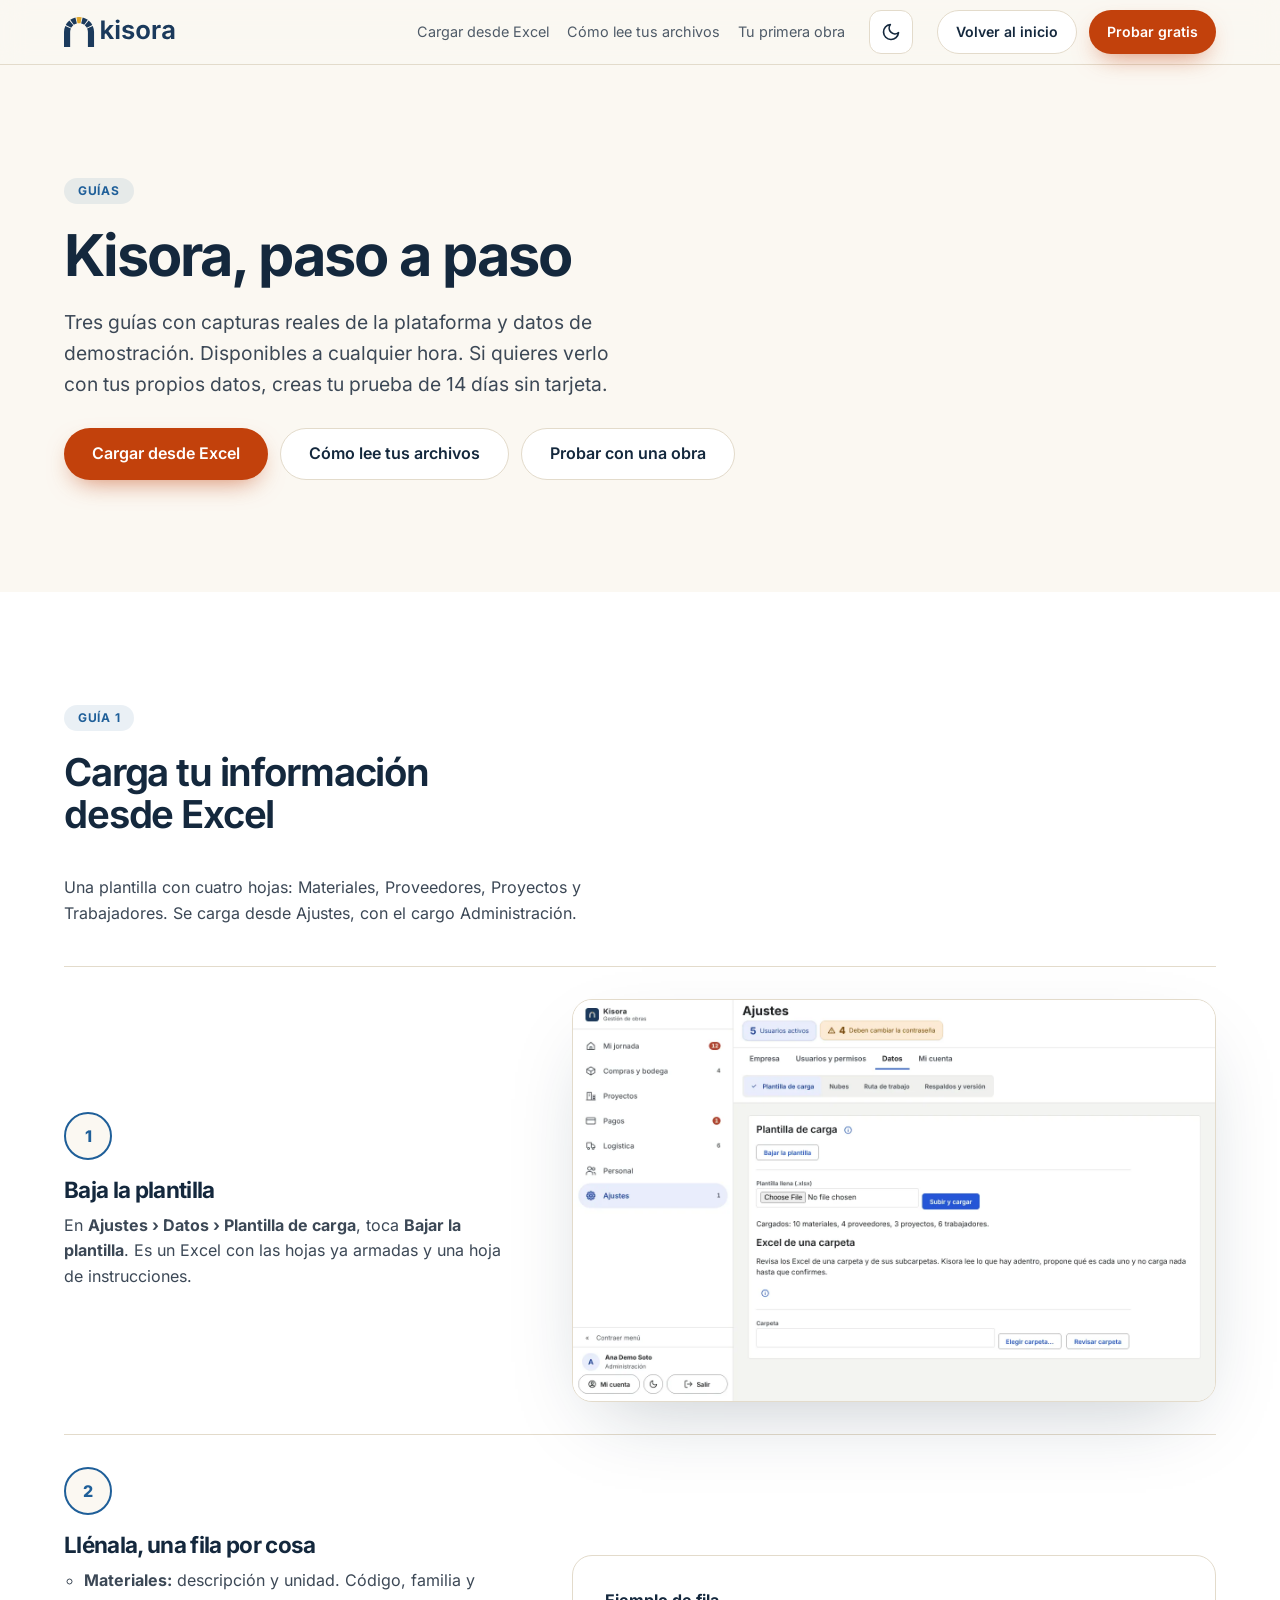
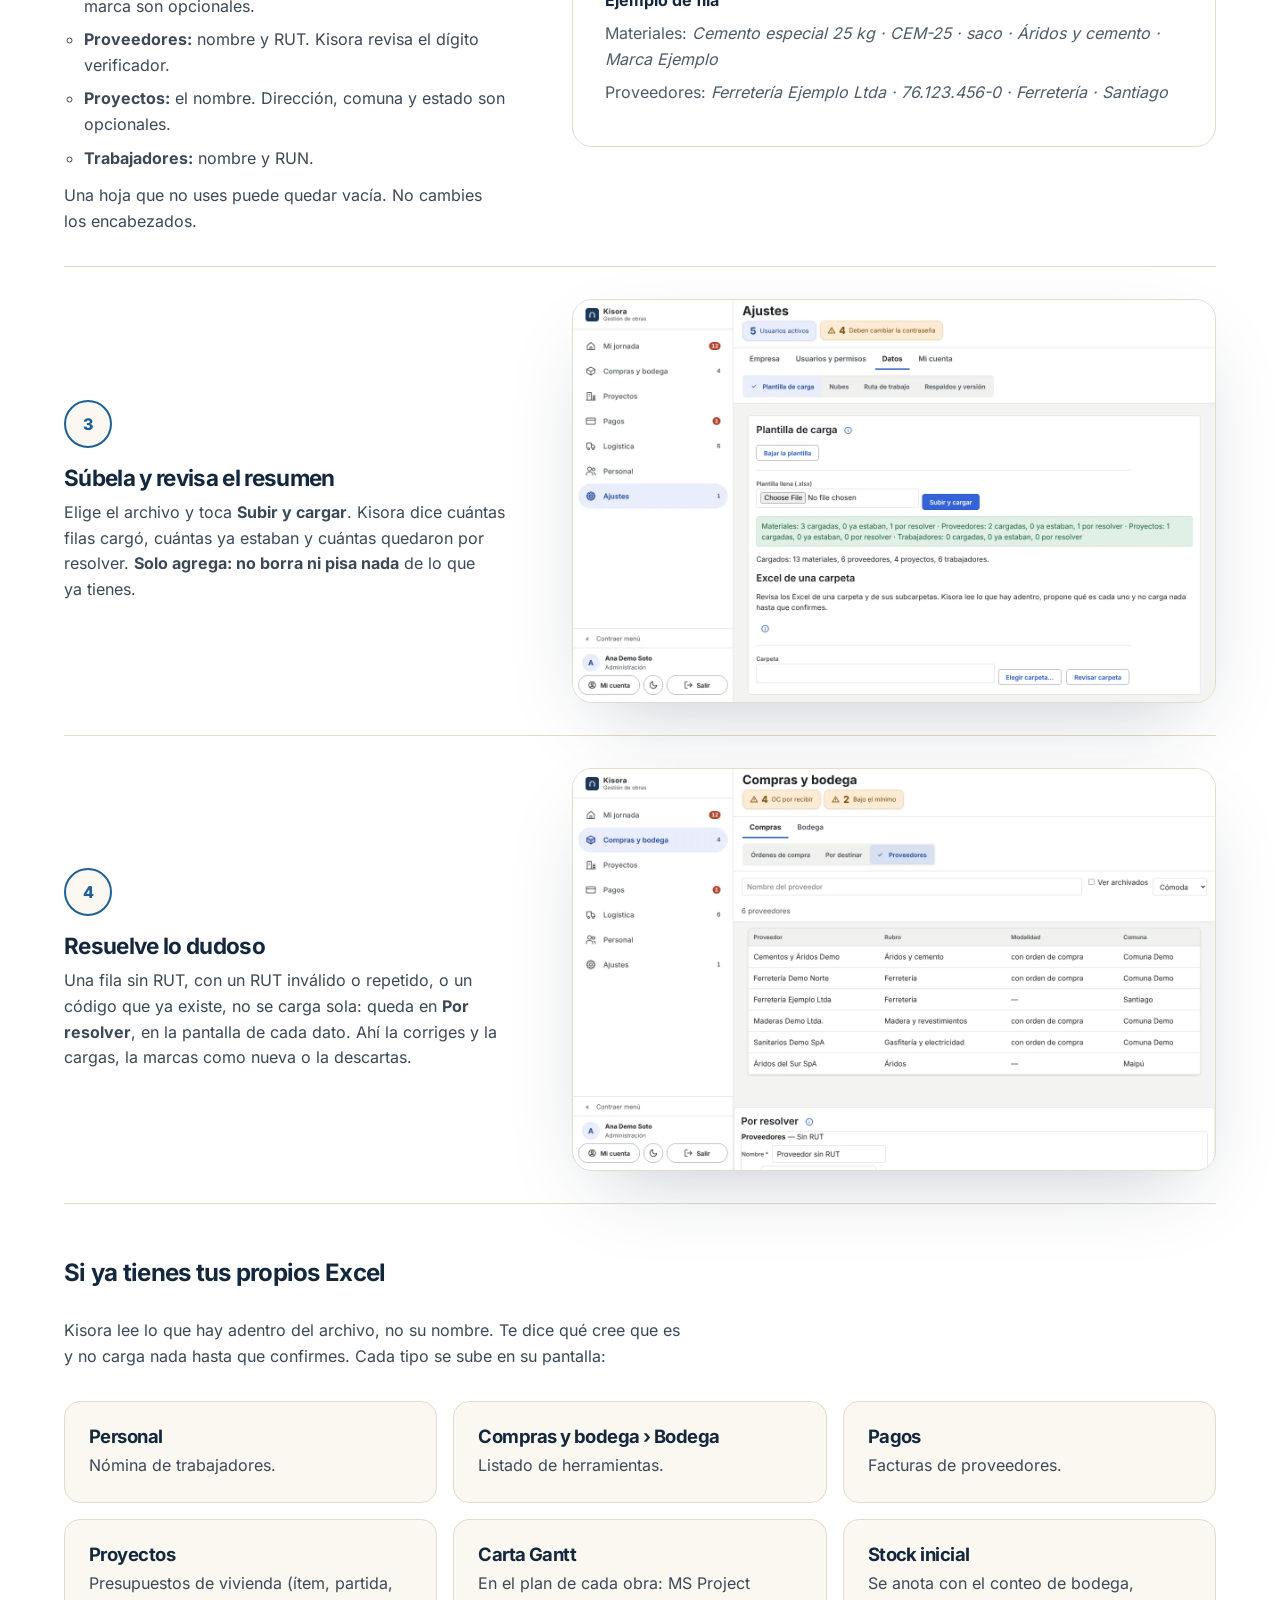
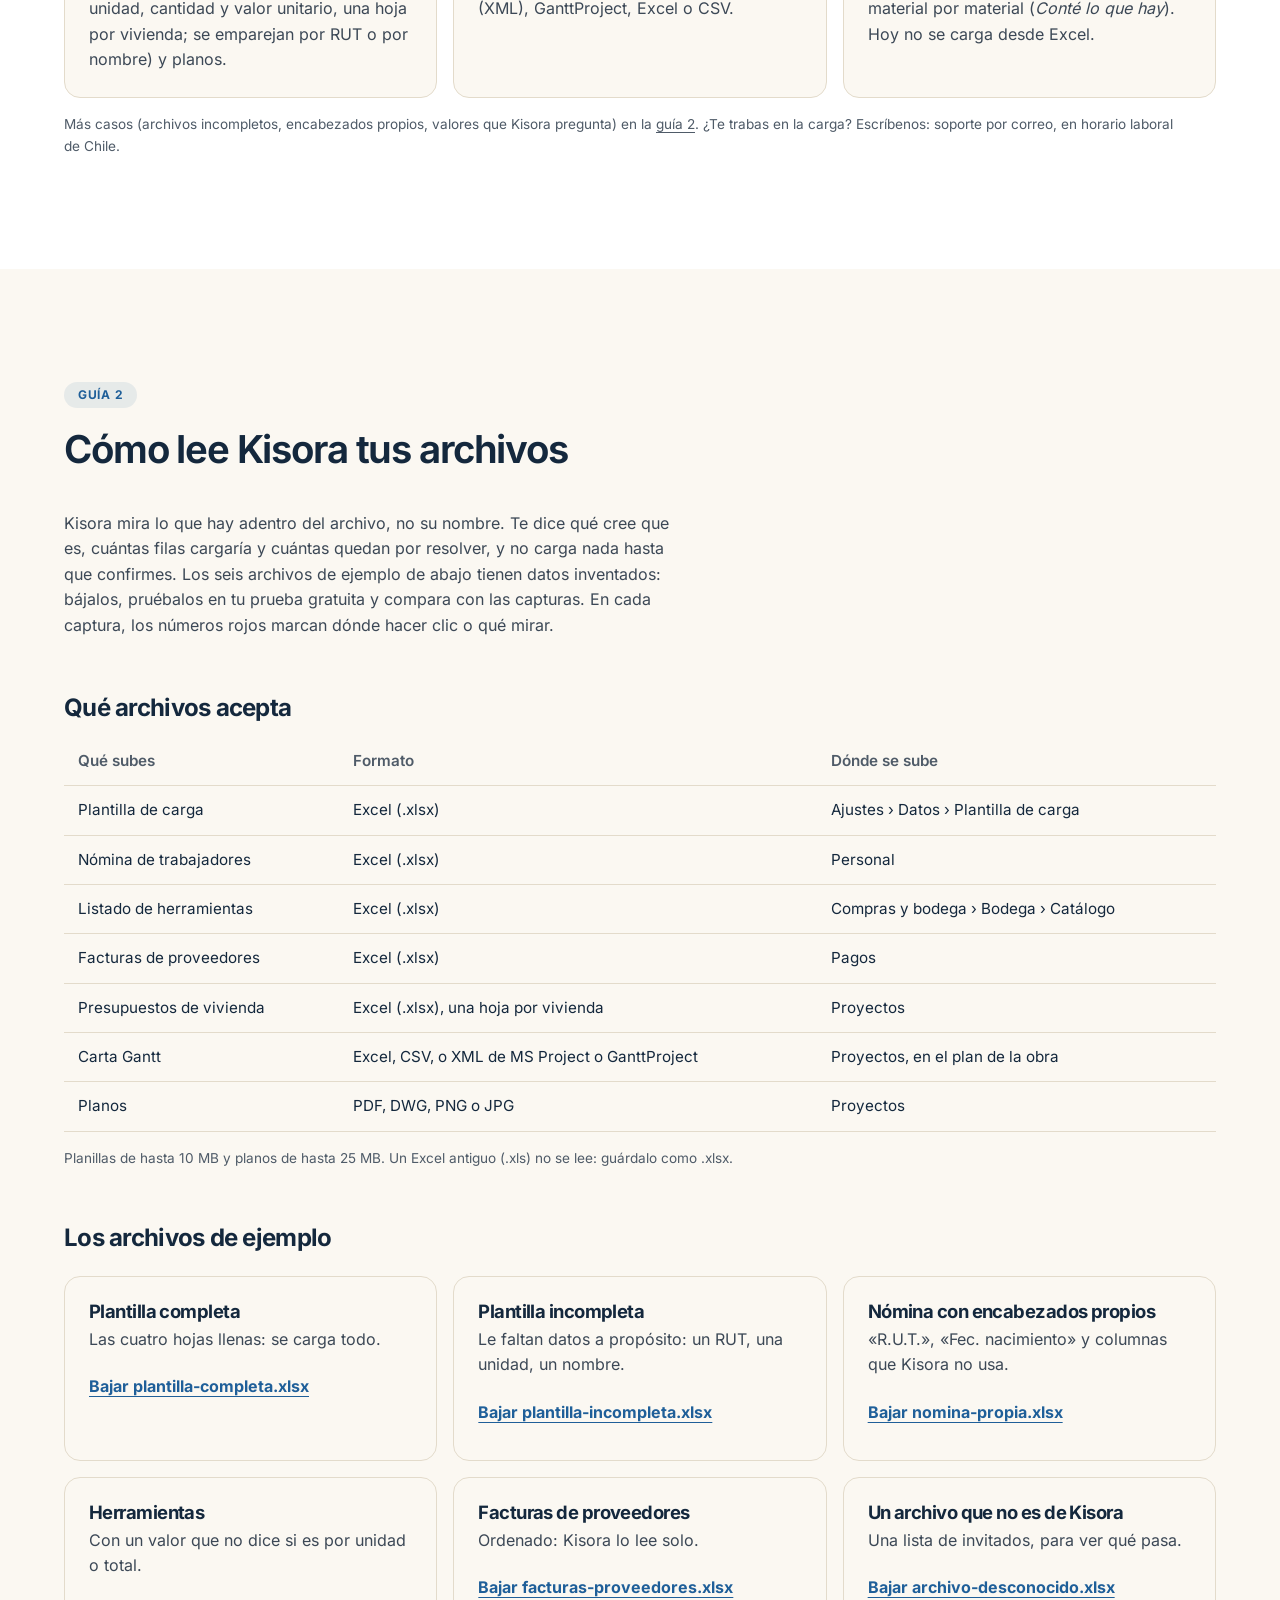
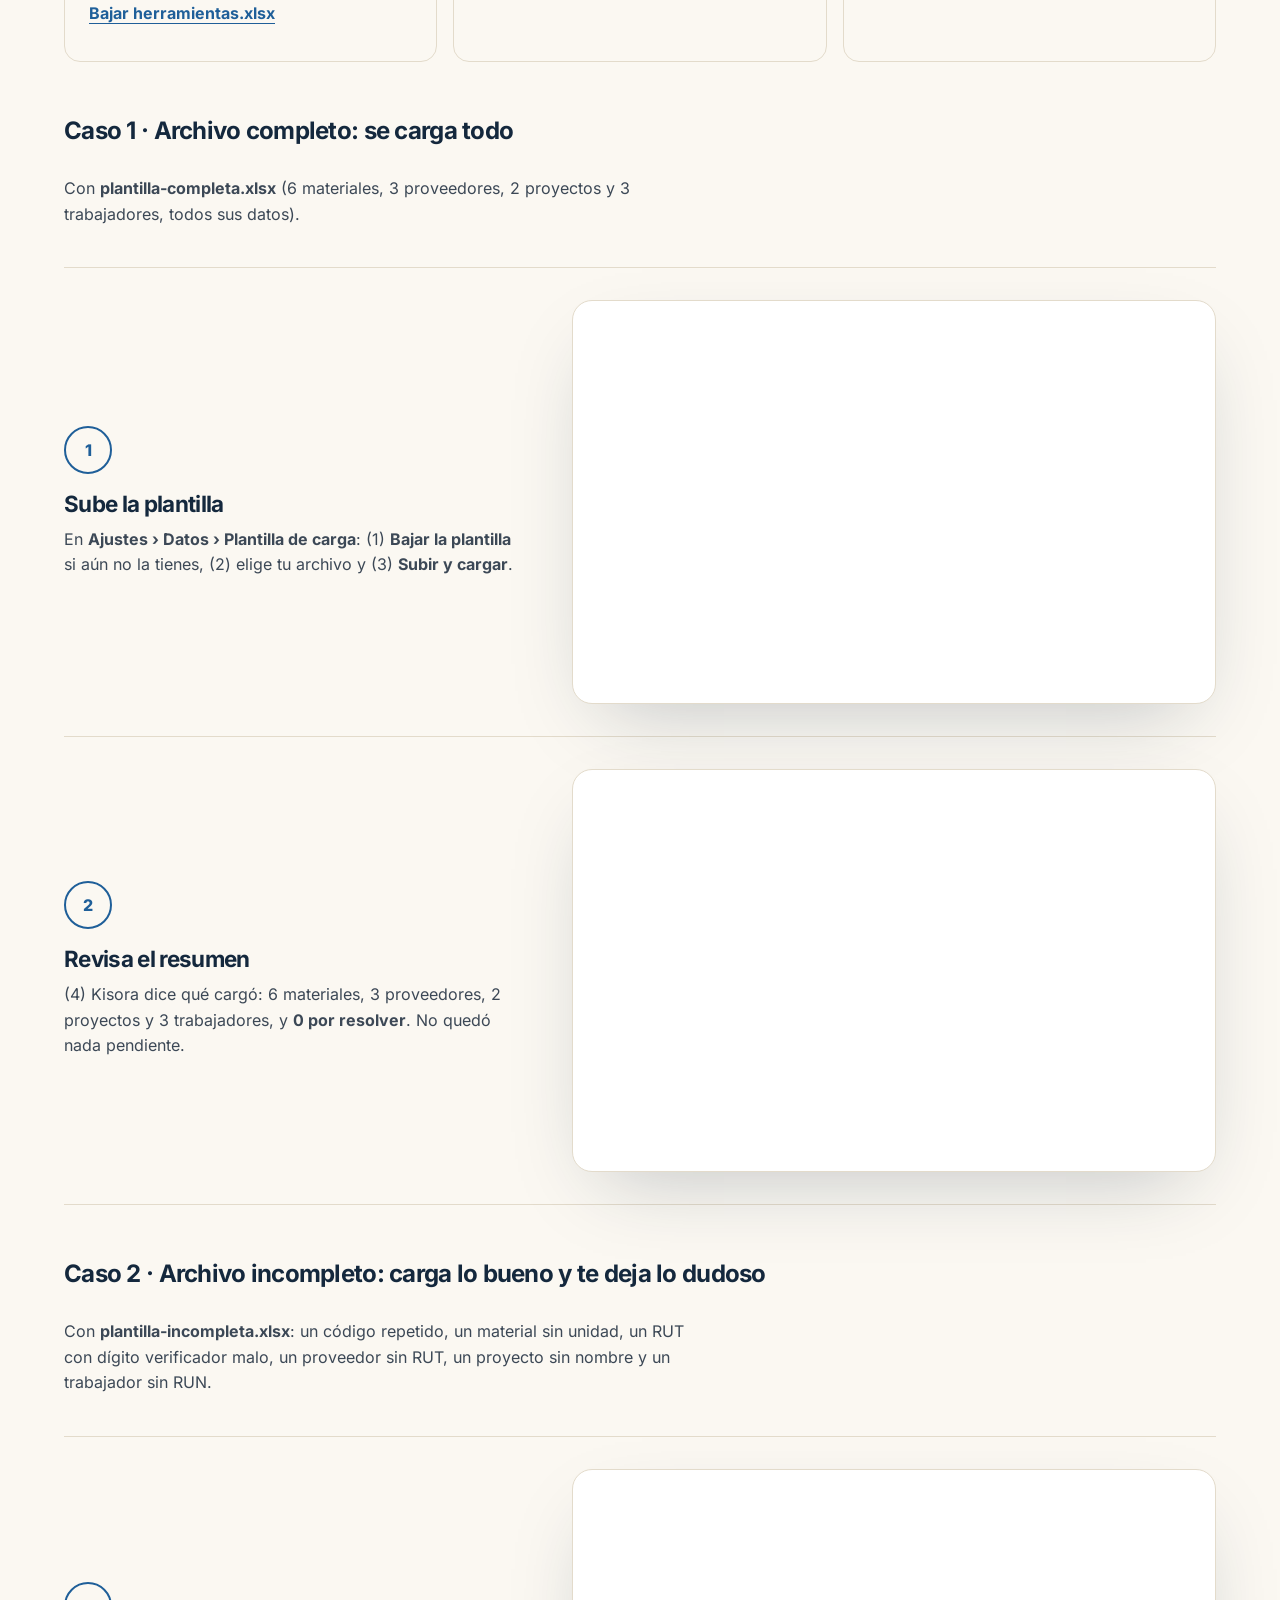
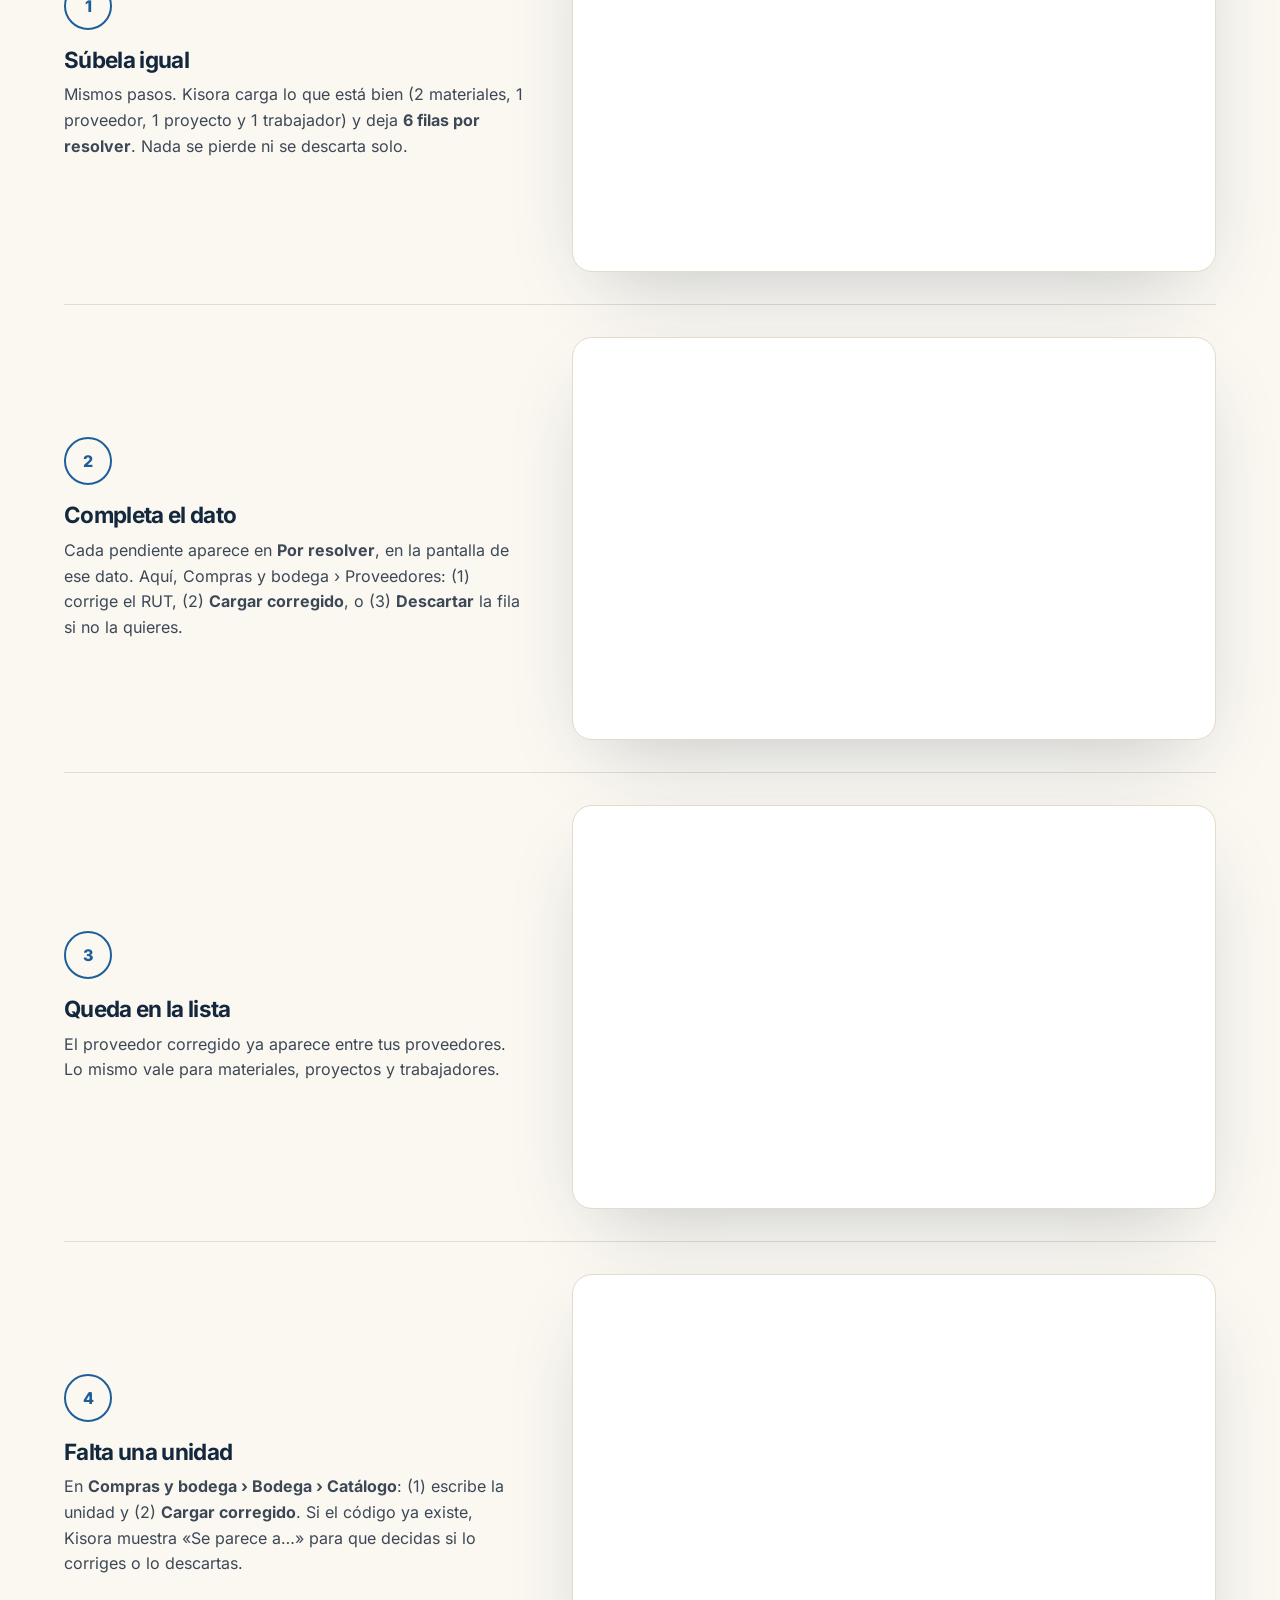
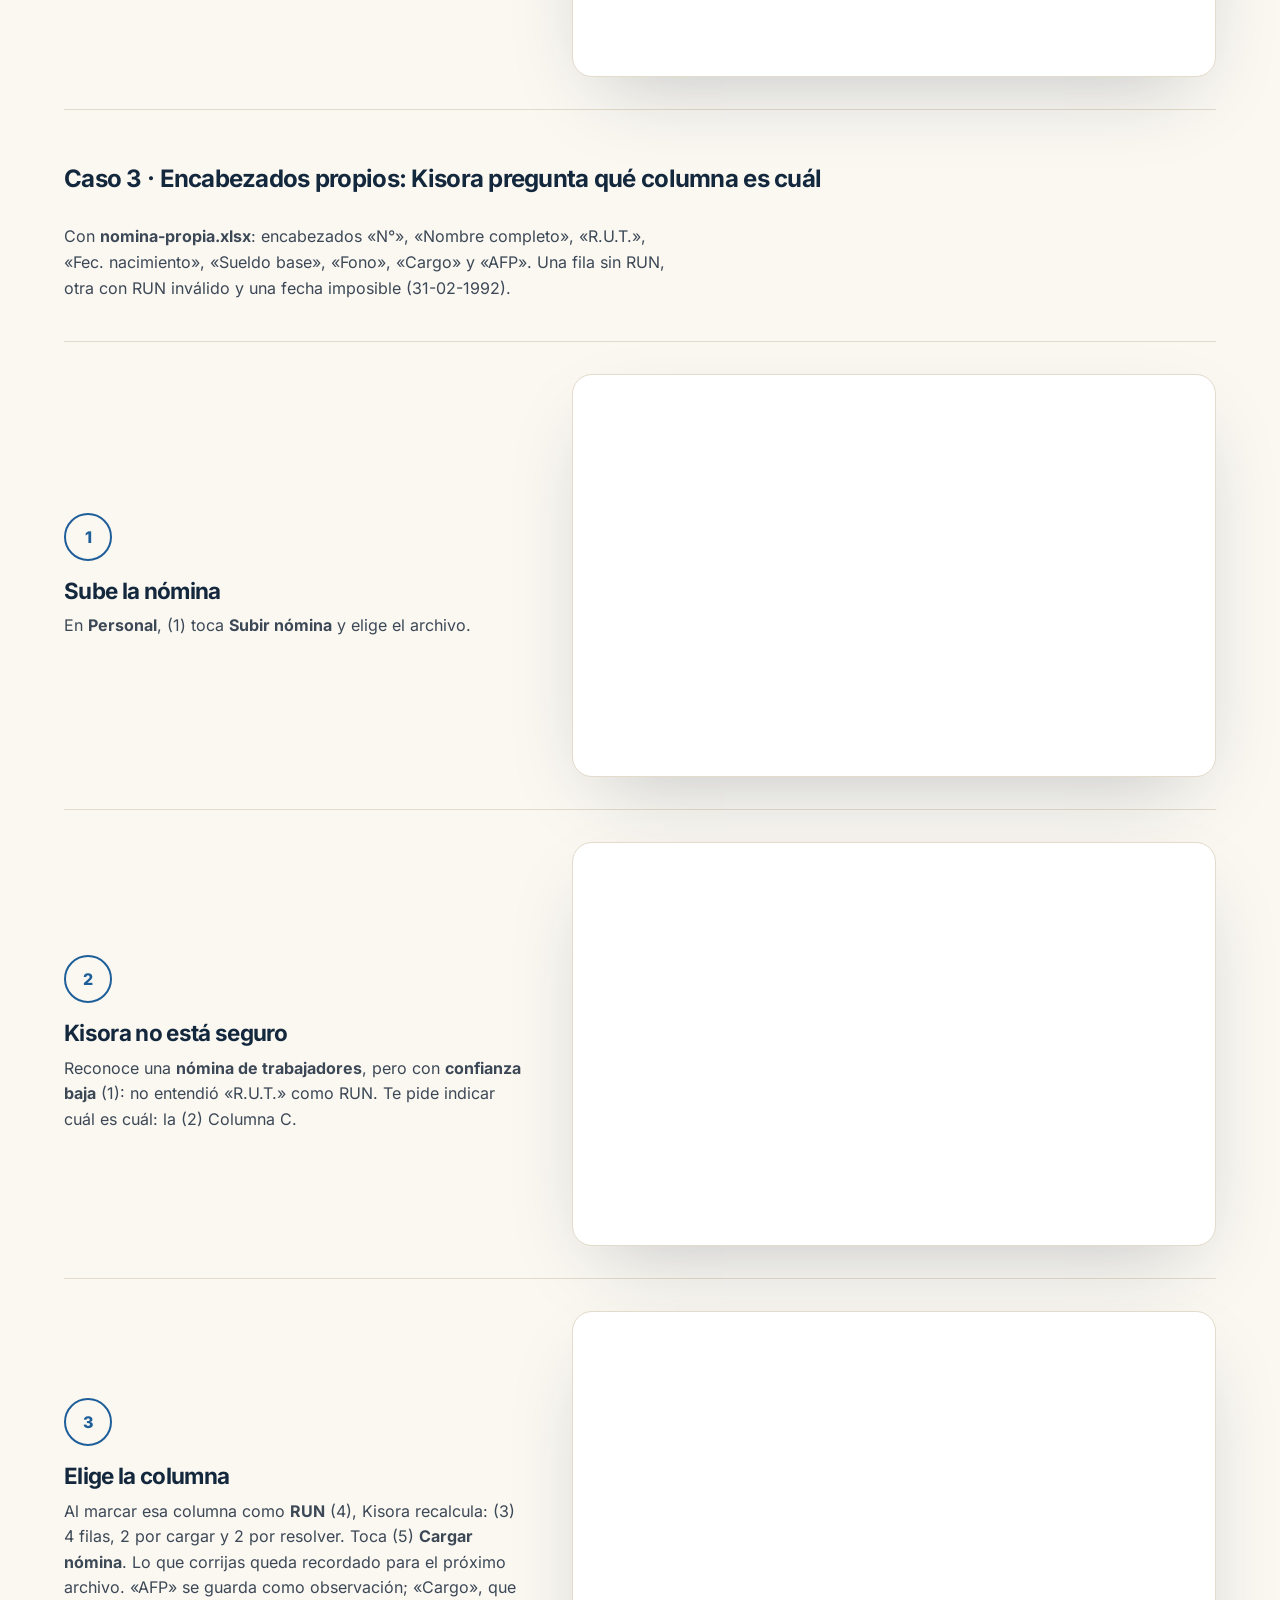
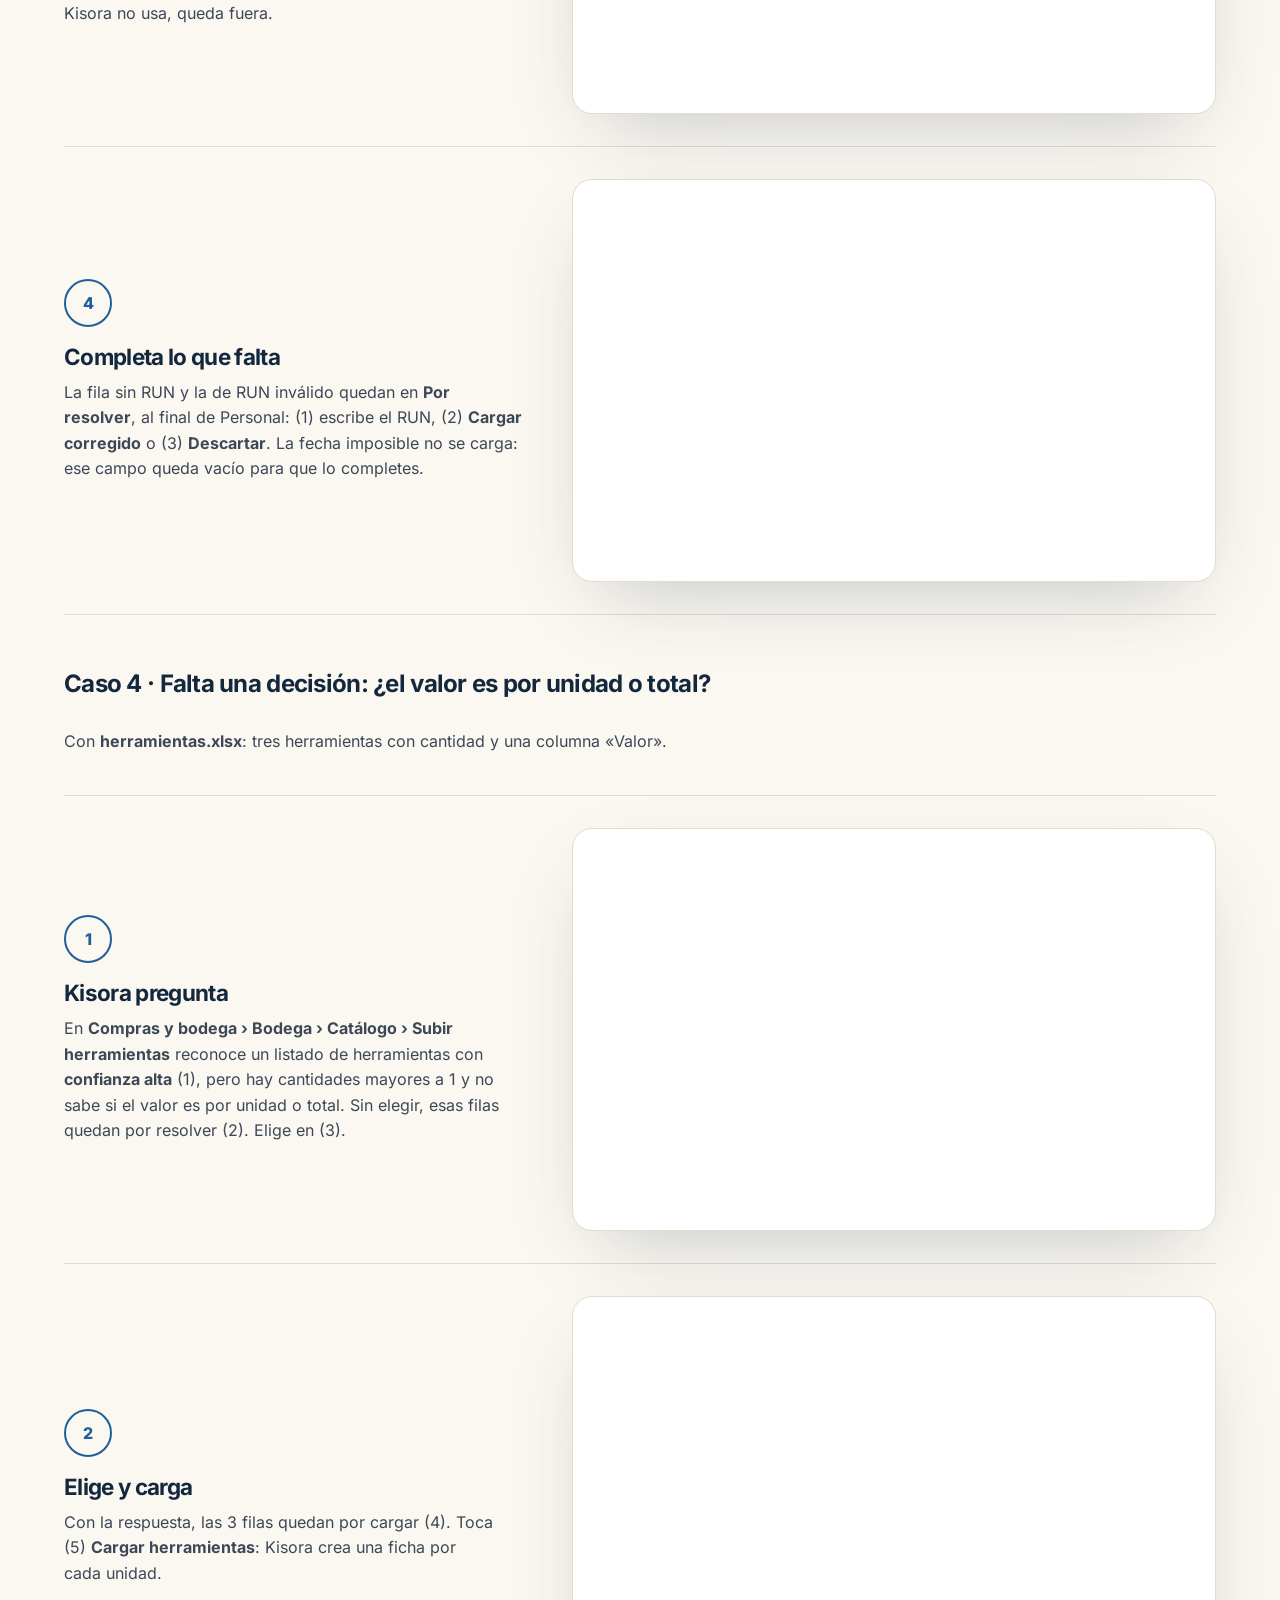
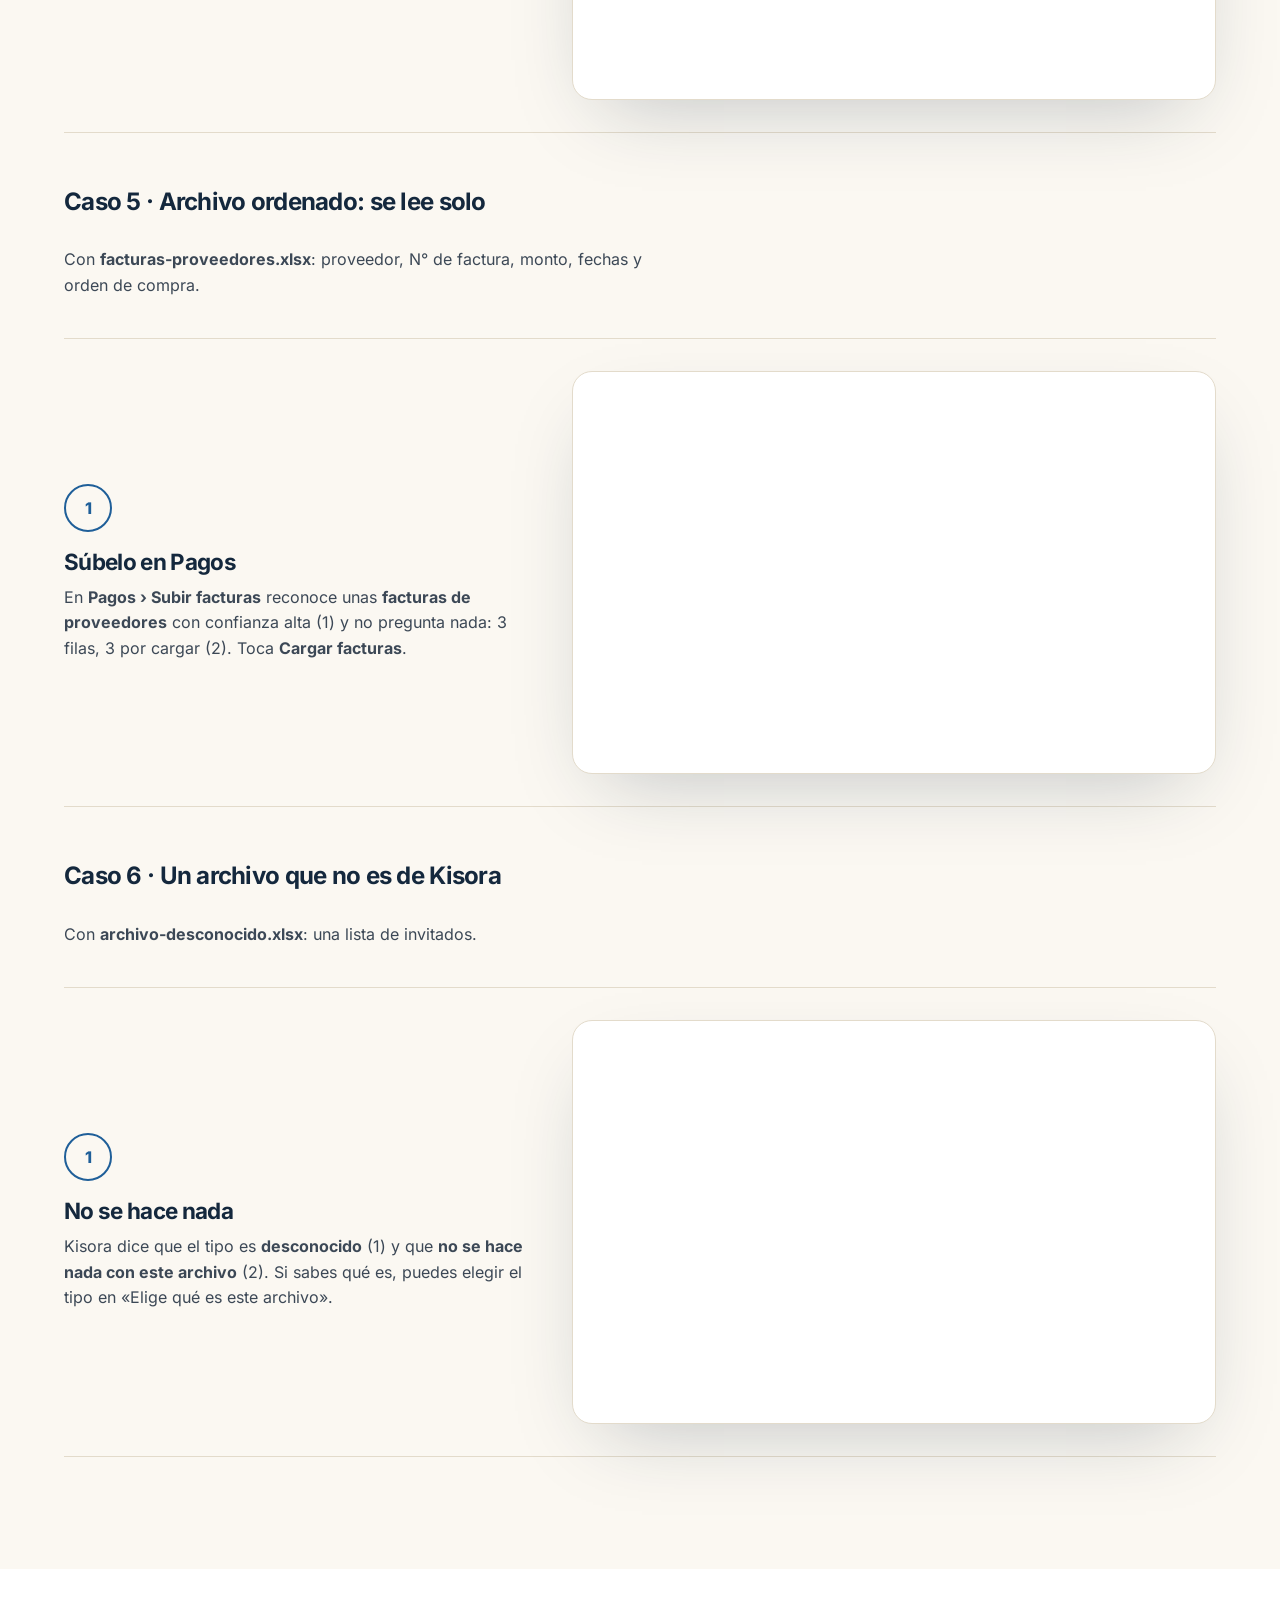
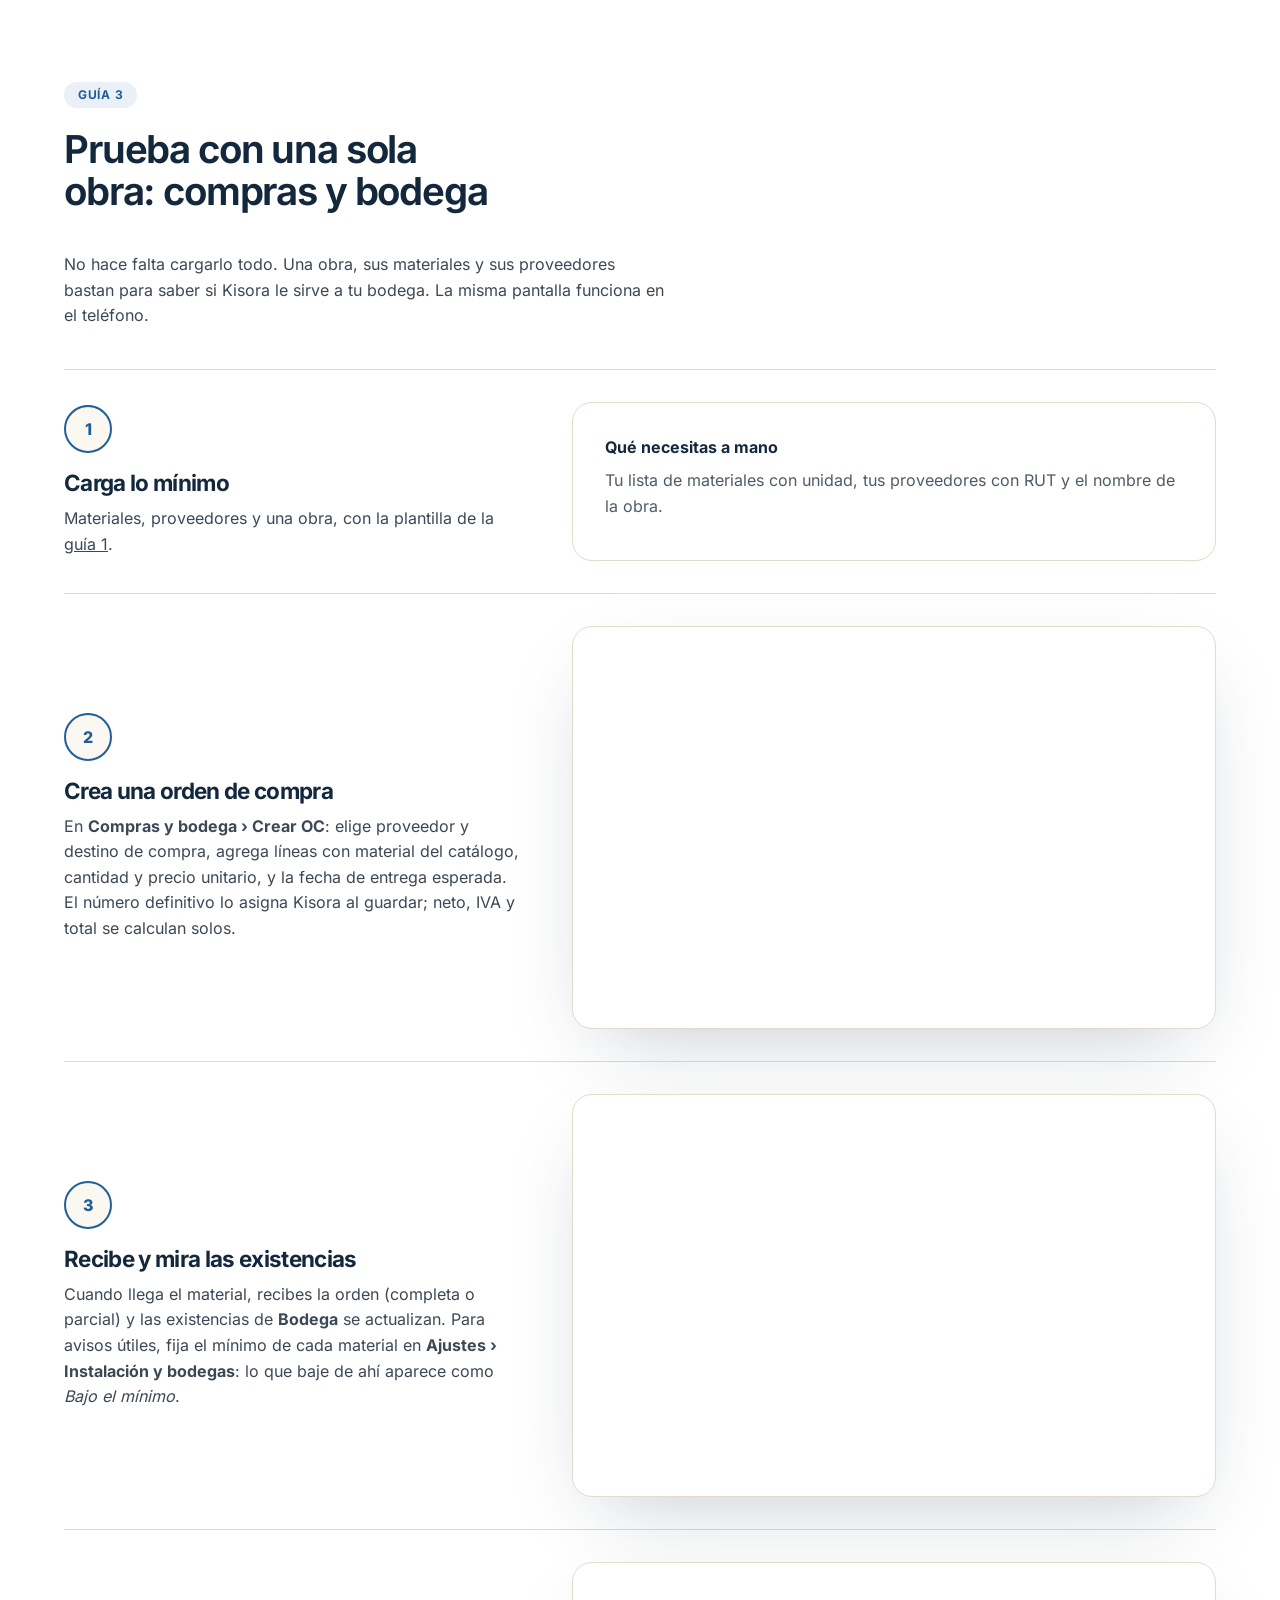
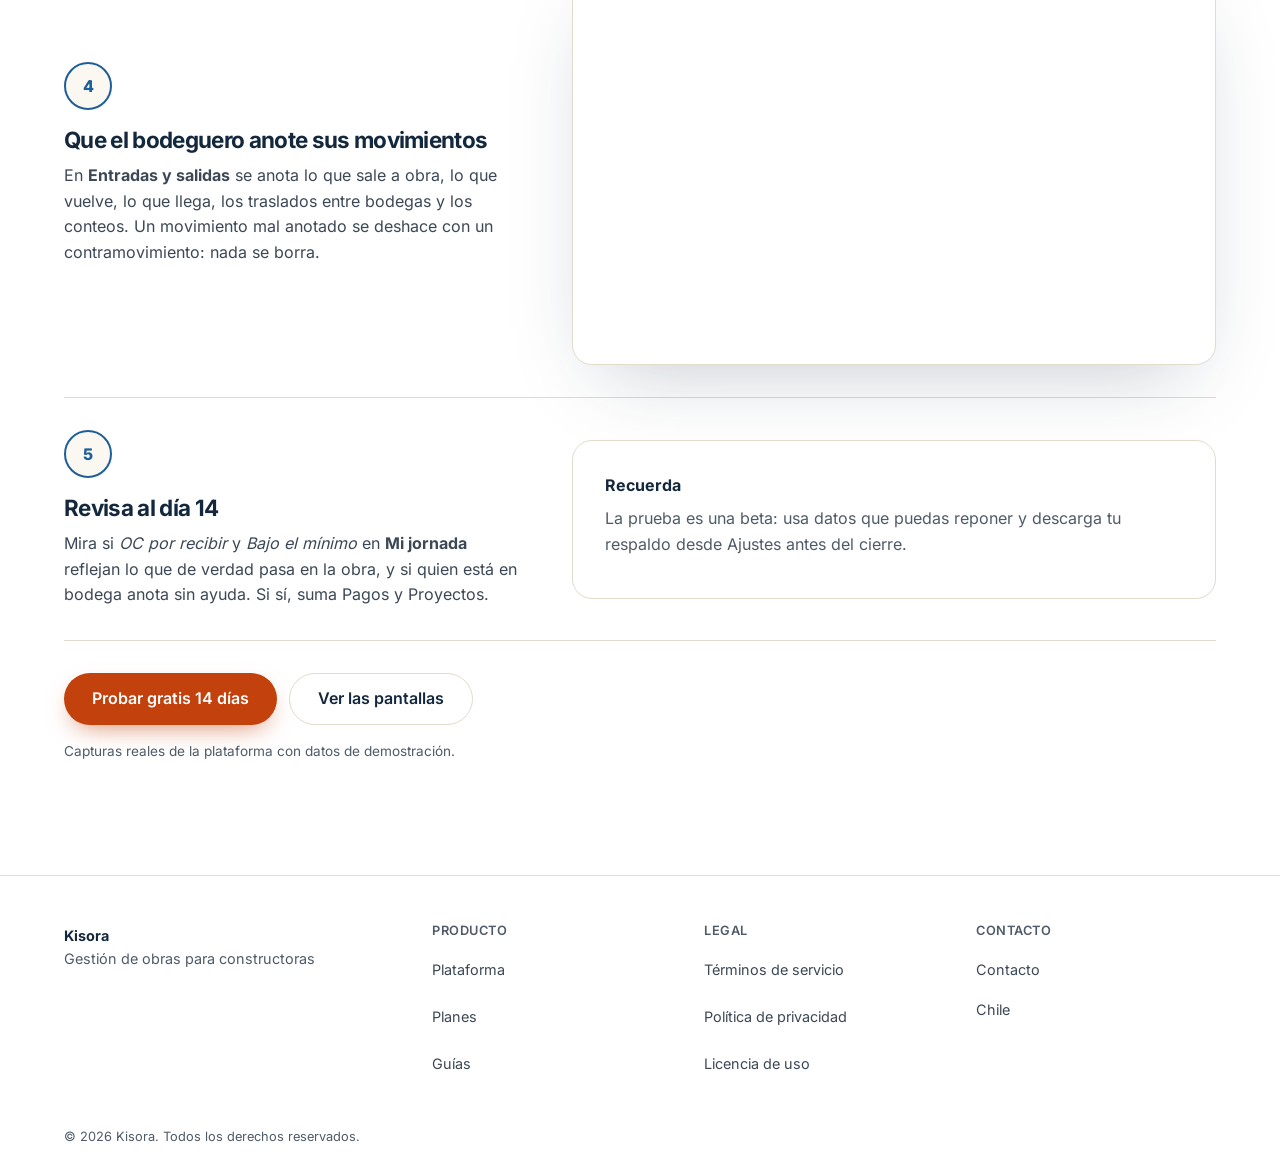
==== commit e29e9275: "Landing: planes como futuro, descuento beta, plazos reales y guía 2 de lectura de archivos Co-Author" ====
--- a/guias/index.html
+++ b/guias/index.html
@@ -30,7 +30,7 @@
 <header class="mast">
   <div class="c">
     <a class="marca" href="/" aria-label="Kisora, inicio"><img class="solo-osc" src="/img/logo-horizontal-reverso.svg" width="112" height="30" alt="Kisora"><img class="solo-cla" src="/img/logo-horizontal.svg" width="112" height="30" alt=""></a>
-    <nav aria-label="Guías"><a href="#carga">Cargar desde Excel</a><a href="#obra">Tu primera obra</a></nav>
+    <nav aria-label="Guías"><a href="#carga">Cargar desde Excel</a><a href="#archivos">Cómo lee tus archivos</a><a href="#obra">Tu primera obra</a></nav>
     <a class="btn s" href="/">Volver al inicio</a>
     <a class="btn p s" href="/probar.html">Probar gratis</a>
   </div>
@@ -42,9 +42,10 @@
   <div class="c">
     <span class="tag">Guías</span>
     <h1>Kisora, paso a paso</h1>
-    <p class="lead">Dos guías cortas, con capturas reales de la plataforma y datos de demostración. Disponibles a cualquier hora. Si quieres verlo con tus propios datos, creas tu prueba de 14 días sin tarjeta.</p>
+    <p class="lead">Tres guías con capturas reales de la plataforma y datos de demostración. Disponibles a cualquier hora. Si quieres verlo con tus propios datos, creas tu prueba de 14 días sin tarjeta.</p>
     <div class="acc">
       <a class="btn p" href="#carga">Cargar desde Excel</a>
+      <a class="btn" href="#archivos">Cómo lee tus archivos</a>
       <a class="btn" href="#obra">Probar con una obra</a>
     </div>
   </div>
@@ -91,13 +92,127 @@
       <div class="k-m"><h3>Carta Gantt</h3><p>En el plan de cada obra: MS Project (XML), GanttProject, Excel o CSV.</p></div>
       <div class="k-m"><h3>Stock inicial</h3><p>Se anota con el conteo de bodega, material por material (<em>Conté lo que hay</em>). Hoy no se carga desde Excel.</p></div>
     </div>
-    <p class="nota">¿Te trabas en la carga? Escríbenos: soporte por correo, en horario laboral de Chile.</p>
-  </div>
-</section>
-
-<section id="obra" class="k-sec">
+    <p class="nota">Más casos (archivos incompletos, encabezados propios, valores que Kisora pregunta) en la <a href="#archivos">guía 2</a>. ¿Te trabas en la carga? Escríbenos: soporte por correo, en horario laboral de Chile.</p>
+  </div>
+</section>
+
+<section id="archivos" class="k-sec">
   <div class="c">
     <span class="tag">Guía 2</span>
+    <h2>Cómo lee Kisora tus archivos</h2>
+    <p class="k-p">Kisora mira lo que hay adentro del archivo, no su nombre. Te dice qué cree que es, cuántas filas cargaría y cuántas quedan por resolver, y no carga nada hasta que confirmes. Los seis archivos de ejemplo de abajo tienen datos inventados: bájalos, pruébalos en tu prueba gratuita y compara con las capturas. En cada captura, los números rojos marcan dónde hacer clic o qué mirar.</p>
+
+    <h3 class="g-sub">Qué archivos acepta</h3>
+    <div class="g-tabla"><table>
+      <thead><tr><th>Qué subes</th><th>Formato</th><th>Dónde se sube</th></tr></thead>
+      <tbody>
+        <tr><td>Plantilla de carga</td><td>Excel (.xlsx)</td><td>Ajustes › Datos › Plantilla de carga</td></tr>
+        <tr><td>Nómina de trabajadores</td><td>Excel (.xlsx)</td><td>Personal</td></tr>
+        <tr><td>Listado de herramientas</td><td>Excel (.xlsx)</td><td>Compras y bodega › Bodega › Catálogo</td></tr>
+        <tr><td>Facturas de proveedores</td><td>Excel (.xlsx)</td><td>Pagos</td></tr>
+        <tr><td>Presupuestos de vivienda</td><td>Excel (.xlsx), una hoja por vivienda</td><td>Proyectos</td></tr>
+        <tr><td>Carta Gantt</td><td>Excel, CSV, o XML de MS Project o GanttProject</td><td>Proyectos, en el plan de la obra</td></tr>
+        <tr><td>Planos</td><td>PDF, DWG, PNG o JPG</td><td>Proyectos</td></tr>
+      </tbody>
+    </table></div>
+    <p class="nota">Planillas de hasta 10 MB y planos de hasta 25 MB. Un Excel antiguo (.xls) no se lee: guárdalo como .xlsx.</p>
+
+    <h3 class="g-sub">Los archivos de ejemplo</h3>
+    <div class="k-mod g-tipos">
+      <div class="k-m"><h3>Plantilla completa</h3><p>Las cuatro hojas llenas: se carga todo.</p><a href="/guias/ejemplos/plantilla-completa.xlsx" download>Bajar plantilla-completa.xlsx</a></div>
+      <div class="k-m"><h3>Plantilla incompleta</h3><p>Le faltan datos a propósito: un RUT, una unidad, un nombre.</p><a href="/guias/ejemplos/plantilla-incompleta.xlsx" download>Bajar plantilla-incompleta.xlsx</a></div>
+      <div class="k-m"><h3>Nómina con encabezados propios</h3><p>«R.U.T.», «Fec. nacimiento» y columnas que Kisora no usa.</p><a href="/guias/ejemplos/nomina-propia.xlsx" download>Bajar nomina-propia.xlsx</a></div>
+      <div class="k-m"><h3>Herramientas</h3><p>Con un valor que no dice si es por unidad o total.</p><a href="/guias/ejemplos/herramientas.xlsx" download>Bajar herramientas.xlsx</a></div>
+      <div class="k-m"><h3>Facturas de proveedores</h3><p>Ordenado: Kisora lo lee solo.</p><a href="/guias/ejemplos/facturas-proveedores.xlsx" download>Bajar facturas-proveedores.xlsx</a></div>
+      <div class="k-m"><h3>Un archivo que no es de Kisora</h3><p>Una lista de invitados, para ver qué pasa.</p><a href="/guias/ejemplos/archivo-desconocido.xlsx" download>Bajar archivo-desconocido.xlsx</a></div>
+    </div>
+
+    <h3 class="g-sub">Caso 1 · Archivo completo: se carga todo</h3>
+    <p class="k-p">Con <strong>plantilla-completa.xlsx</strong> (6 materiales, 3 proveedores, 2 proyectos y 3 trabajadores, todos sus datos).</p>
+    <ol class="g-pasos">
+      <li class="g-paso">
+        <div class="g-txt"><span class="k-nd">1</span><h3>Sube la plantilla</h3><p>En <strong>Ajustes › Datos › Plantilla de carga</strong>: (1) <strong>Bajar la plantilla</strong> si aún no la tienes, (2) elige tu archivo y (3) <strong>Subir y cargar</strong>.</p></div>
+        <div class="win"><img src="/img/g2-completa-1.webp" width="1440" height="900" loading="lazy" alt="Ajustes, Plantilla de carga, con el archivo plantilla-completa.xlsx elegido y los botones numerados"></div>
+      </li>
+      <li class="g-paso">
+        <div class="g-txt"><span class="k-nd">2</span><h3>Revisa el resumen</h3><p>(4) Kisora dice qué cargó: 6 materiales, 3 proveedores, 2 proyectos y 3 trabajadores, y <strong>0 por resolver</strong>. No quedó nada pendiente.</p></div>
+        <div class="win"><img src="/img/g2-completa-2.webp" width="1440" height="900" loading="lazy" alt="Resumen de la carga: todo cargado, cero filas por resolver"></div>
+      </li>
+    </ol>
+    <h3 class="g-sub">Caso 2 · Archivo incompleto: carga lo bueno y te deja lo dudoso</h3>
+    <p class="k-p">Con <strong>plantilla-incompleta.xlsx</strong>: un código repetido, un material sin unidad, un RUT con dígito verificador malo, un proveedor sin RUT, un proyecto sin nombre y un trabajador sin RUN.</p>
+    <ol class="g-pasos">
+      <li class="g-paso">
+        <div class="g-txt"><span class="k-nd">1</span><h3>Súbela igual</h3><p>Mismos pasos. Kisora carga lo que está bien (2 materiales, 1 proveedor, 1 proyecto y 1 trabajador) y deja <strong>6 filas por resolver</strong>. Nada se pierde ni se descarta solo.</p></div>
+        <div class="win"><img src="/img/g2-incompleta-1.webp" width="1440" height="900" loading="lazy" alt="Resumen de la carga con filas cargadas y filas por resolver"></div>
+      </li>
+      <li class="g-paso">
+        <div class="g-txt"><span class="k-nd">2</span><h3>Completa el dato</h3><p>Cada pendiente aparece en <strong>Por resolver</strong>, en la pantalla de ese dato. Aquí, Compras y bodega › Proveedores: (1) corrige el RUT, (2) <strong>Cargar corregido</strong>, o (3) <strong>Descartar</strong> la fila si no la quieres.</p></div>
+        <div class="win"><img src="/img/g2-incompleta-2.webp" width="1440" height="900" loading="lazy" alt="Proveedores, lista Por resolver con un RUT inválido, el campo RUT y los botones Cargar corregido y Descartar marcados"></div>
+      </li>
+      <li class="g-paso">
+        <div class="g-txt"><span class="k-nd">3</span><h3>Queda en la lista</h3><p>El proveedor corregido ya aparece entre tus proveedores. Lo mismo vale para materiales, proyectos y trabajadores.</p></div>
+        <div class="win"><img src="/img/g2-incompleta-3.webp" width="1440" height="900" loading="lazy" alt="Lista de proveedores con Áridos del Sur SpA ya cargado"></div>
+      </li>
+      <li class="g-paso">
+        <div class="g-txt"><span class="k-nd">4</span><h3>Falta una unidad</h3><p>En <strong>Compras y bodega › Bodega › Catálogo</strong>: (1) escribe la unidad y (2) <strong>Cargar corregido</strong>. Si el código ya existe, Kisora muestra «Se parece a…» para que decidas si lo corriges o lo descartas.</p></div>
+        <div class="win"><img src="/img/g2-incompleta-4.webp" width="1440" height="900" loading="lazy" alt="Catálogo, Por resolver con un material sin unidad, el campo Unidad y el botón Cargar corregido marcados"></div>
+      </li>
+    </ol>
+    <h3 class="g-sub">Caso 3 · Encabezados propios: Kisora pregunta qué columna es cuál</h3>
+    <p class="k-p">Con <strong>nomina-propia.xlsx</strong>: encabezados «N°», «Nombre completo», «R.U.T.», «Fec. nacimiento», «Sueldo base», «Fono», «Cargo» y «AFP». Una fila sin RUN, otra con RUN inválido y una fecha imposible (31-02-1992).</p>
+    <ol class="g-pasos">
+      <li class="g-paso">
+        <div class="g-txt"><span class="k-nd">1</span><h3>Sube la nómina</h3><p>En <strong>Personal</strong>, (1) toca <strong>Subir nómina</strong> y elige el archivo.</p></div>
+        <div class="win"><img src="/img/g2-propia-1.webp" width="1440" height="900" loading="lazy" alt="Personal con el botón Subir nómina marcado"></div>
+      </li>
+      <li class="g-paso">
+        <div class="g-txt"><span class="k-nd">2</span><h3>Kisora no está seguro</h3><p>Reconoce una <strong>nómina de trabajadores</strong>, pero con <strong>confianza baja</strong> (1): no entendió «R.U.T.» como RUN. Te pide indicar cuál es cuál: la (2) Columna C.</p></div>
+        <div class="win"><img src="/img/g2-propia-2.webp" width="1440" height="900" loading="lazy" alt="Panel Subir nómina con confianza baja y la columna R.U.T. sin asignar"></div>
+      </li>
+      <li class="g-paso">
+        <div class="g-txt"><span class="k-nd">3</span><h3>Elige la columna</h3><p>Al marcar esa columna como <strong>RUN</strong> (4), Kisora recalcula: (3) 4 filas, 2 por cargar y 2 por resolver. Toca (5) <strong>Cargar nómina</strong>. Lo que corrijas queda recordado para el próximo archivo. «AFP» se guarda como observación; «Cargo», que Kisora no usa, queda fuera.</p></div>
+        <div class="win"><img src="/img/g2-propia-3.webp" width="1440" height="900" loading="lazy" alt="Panel con la columna R.U.T. asignada a RUN, el resumen de filas y el botón Cargar nómina"></div>
+      </li>
+      <li class="g-paso">
+        <div class="g-txt"><span class="k-nd">4</span><h3>Completa lo que falta</h3><p>La fila sin RUN y la de RUN inválido quedan en <strong>Por resolver</strong>, al final de Personal: (1) escribe el RUN, (2) <strong>Cargar corregido</strong> o (3) <strong>Descartar</strong>. La fecha imposible no se carga: ese campo queda vacío para que lo completes.</p></div>
+        <div class="win"><img src="/img/g2-propia-4.webp" width="1440" height="900" loading="lazy" alt="Personal, Por resolver con un trabajador sin RUN y los botones marcados"></div>
+      </li>
+    </ol>
+    <h3 class="g-sub">Caso 4 · Falta una decisión: ¿el valor es por unidad o total?</h3>
+    <p class="k-p">Con <strong>herramientas.xlsx</strong>: tres herramientas con cantidad y una columna «Valor».</p>
+    <ol class="g-pasos">
+      <li class="g-paso">
+        <div class="g-txt"><span class="k-nd">1</span><h3>Kisora pregunta</h3><p>En <strong>Compras y bodega › Bodega › Catálogo › Subir herramientas</strong> reconoce un listado de herramientas con <strong>confianza alta</strong> (1), pero hay cantidades mayores a 1 y no sabe si el valor es por unidad o total. Sin elegir, esas filas quedan por resolver (2). Elige en (3).</p></div>
+        <div class="win"><img src="/img/g2-herram-1.webp" width="1440" height="900" loading="lazy" alt="Panel Subir herramientas con confianza alta, el resumen de filas y el selector El valor es"></div>
+      </li>
+      <li class="g-paso">
+        <div class="g-txt"><span class="k-nd">2</span><h3>Elige y carga</h3><p>Con la respuesta, las 3 filas quedan por cargar (4). Toca (5) <strong>Cargar herramientas</strong>: Kisora crea una ficha por cada unidad.</p></div>
+        <div class="win"><img src="/img/g2-herram-2.webp" width="1440" height="900" loading="lazy" alt="Panel con las tres herramientas listas y el botón Cargar herramientas marcado"></div>
+      </li>
+    </ol>
+    <h3 class="g-sub">Caso 5 · Archivo ordenado: se lee solo</h3>
+    <p class="k-p">Con <strong>facturas-proveedores.xlsx</strong>: proveedor, N° de factura, monto, fechas y orden de compra.</p>
+    <ol class="g-pasos">
+      <li class="g-paso">
+        <div class="g-txt"><span class="k-nd">1</span><h3>Súbelo en Pagos</h3><p>En <strong>Pagos › Subir facturas</strong> reconoce unas <strong>facturas de proveedores</strong> con confianza alta (1) y no pregunta nada: 3 filas, 3 por cargar (2). Toca <strong>Cargar facturas</strong>.</p></div>
+        <div class="win"><img src="/img/g2-facturas.webp" width="1440" height="900" loading="lazy" alt="Panel Subir facturas con confianza alta y tres filas por cargar"></div>
+      </li>
+    </ol>
+    <h3 class="g-sub">Caso 6 · Un archivo que no es de Kisora</h3>
+    <p class="k-p">Con <strong>archivo-desconocido.xlsx</strong>: una lista de invitados.</p>
+    <ol class="g-pasos">
+      <li class="g-paso">
+        <div class="g-txt"><span class="k-nd">1</span><h3>No se hace nada</h3><p>Kisora dice que el tipo es <strong>desconocido</strong> (1) y que <strong>no se hace nada con este archivo</strong> (2). Si sabes qué es, puedes elegir el tipo en «Elige qué es este archivo».</p></div>
+        <div class="win"><img src="/img/g2-desconocido.webp" width="1440" height="900" loading="lazy" alt="Panel Subir nómina con tipo desconocido y el aviso de que no se hace nada"></div>
+      </li>
+    </ol>
+  </div>
+</section>
+
+<section id="obra" class="k-sec k-alt">
+  <div class="c">
+    <span class="tag">Guía 3</span>
     <h2>Prueba con una sola obra: compras y bodega</h2>
     <p class="k-p">No hace falta cargarlo todo. Una obra, sus materiales y sus proveedores bastan para saber si Kisora le sirve a tu bodega. La misma pantalla funciona en el teléfono.</p>
     <ol class="g-pasos">
--- a/css/nuevo.css
+++ b/css/nuevo.css
@@ -72,8 +72,6 @@
 .ing-m strong{font-size:1rem}.ing-m span{font-size:.85rem}
 
 /* cargar datos, planes y guías paso a paso */
-.k-pl{display:grid;grid-template-columns:repeat(2,1fr);gap:16px;margin:32px 0}
-.k-pl .k-precio h3{font-size:1.4rem}
 .g-intro h1{font-size:clamp(2.2rem,5vw,3.6rem);max-width:18ch}
 .g-pasos{list-style:none;margin:40px 0 0;padding:0}
 .g-paso{display:grid;grid-template-columns:5fr 7fr;gap:clamp(20px,4vw,48px);align-items:center;padding-block:32px;border-top:1px solid var(--ln)}
@@ -86,4 +84,10 @@
 .g-sub{font-size:1.5rem;margin-top:56px}
 .g-tipos{margin-top:24px}
 .g-fin{margin-top:32px}
-@media(max-width:60rem){.k-pl,.g-paso{grid-template-columns:1fr}}
+@media(max-width:60rem){.g-paso{grid-template-columns:1fr}}
+.g-tabla{overflow-x:auto;margin-top:16px}
+.g-tabla table{width:100%;border-collapse:collapse;font-size:.95rem}
+.g-tabla th,.g-tabla td{text-align:left;padding:12px 14px;border-bottom:1px solid var(--ln);vertical-align:top}
+.g-tabla th{color:var(--mu);font-weight:600}
+.g-tipos .k-m a{display:inline-block;margin-top:12px;padding-block:10px;font-weight:700;color:var(--ac);text-underline-offset:4px}
+.k-p+.k-mod{margin-top:32px}
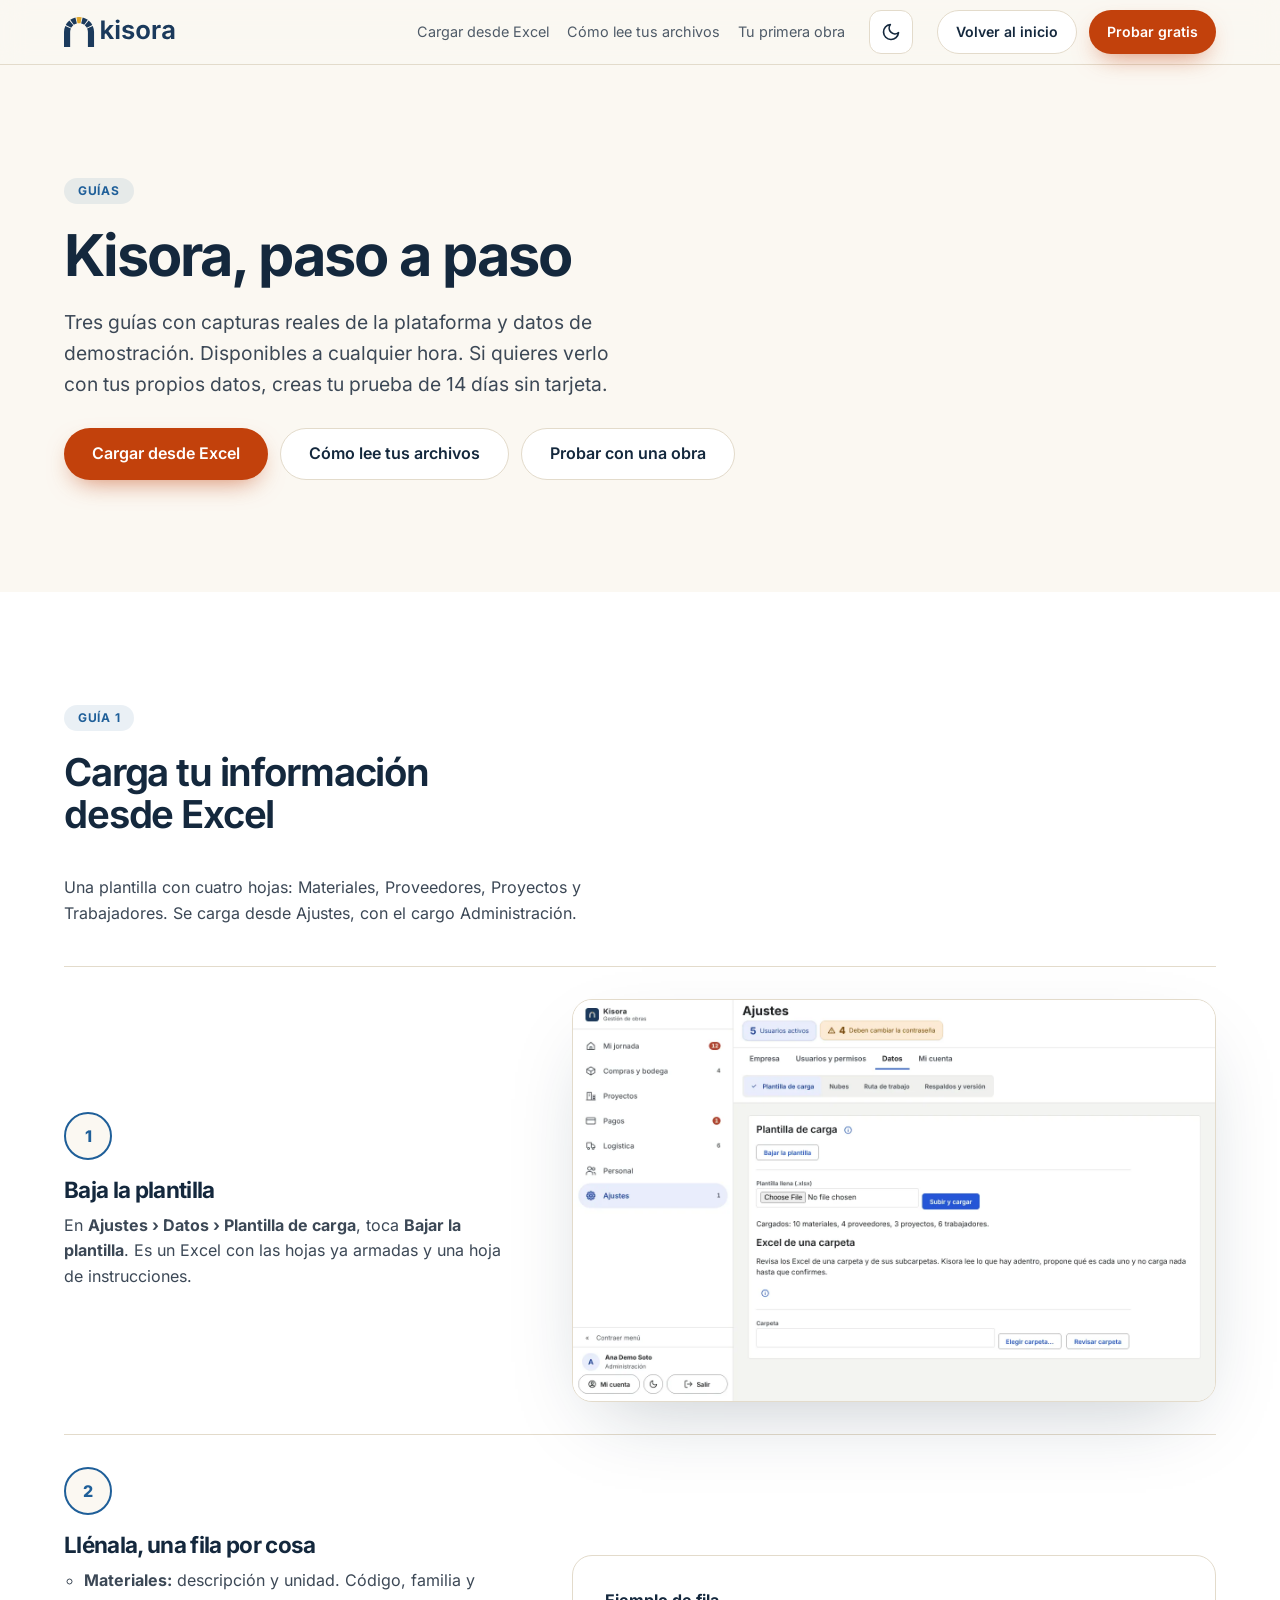
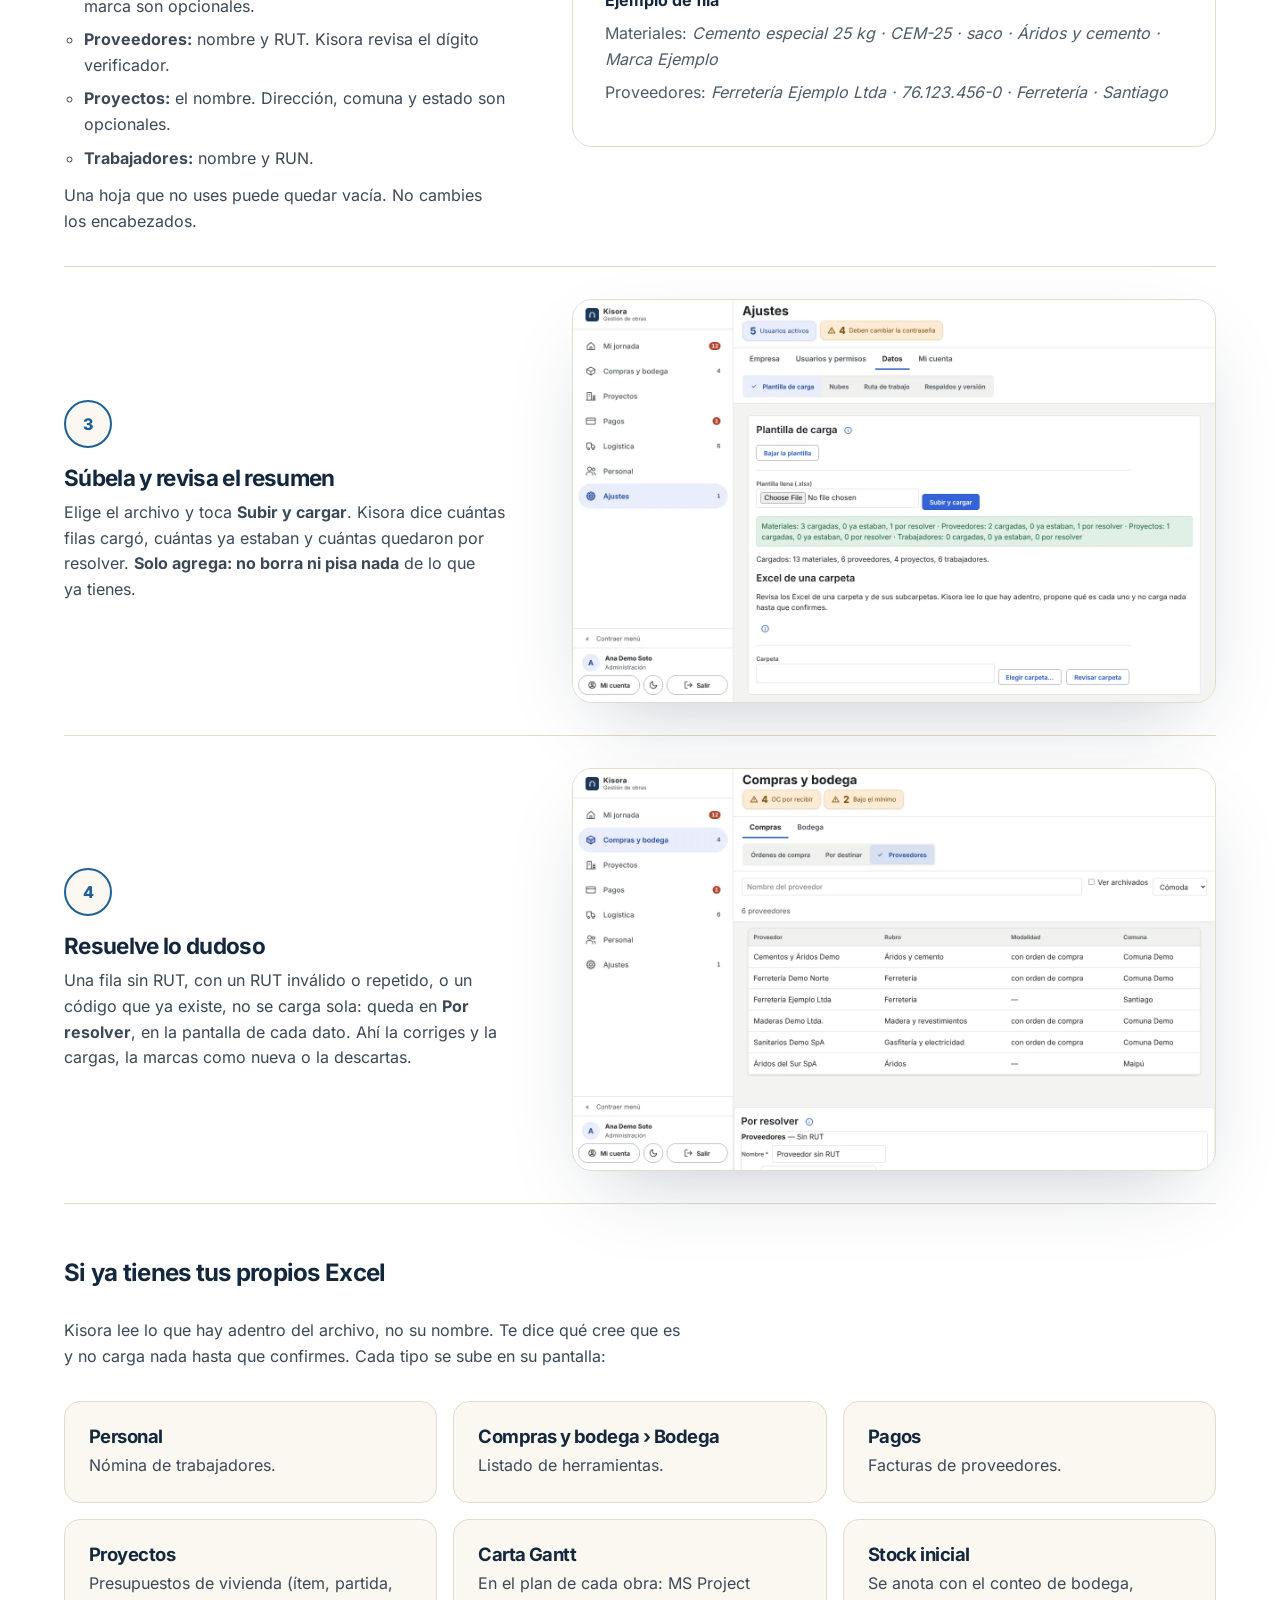
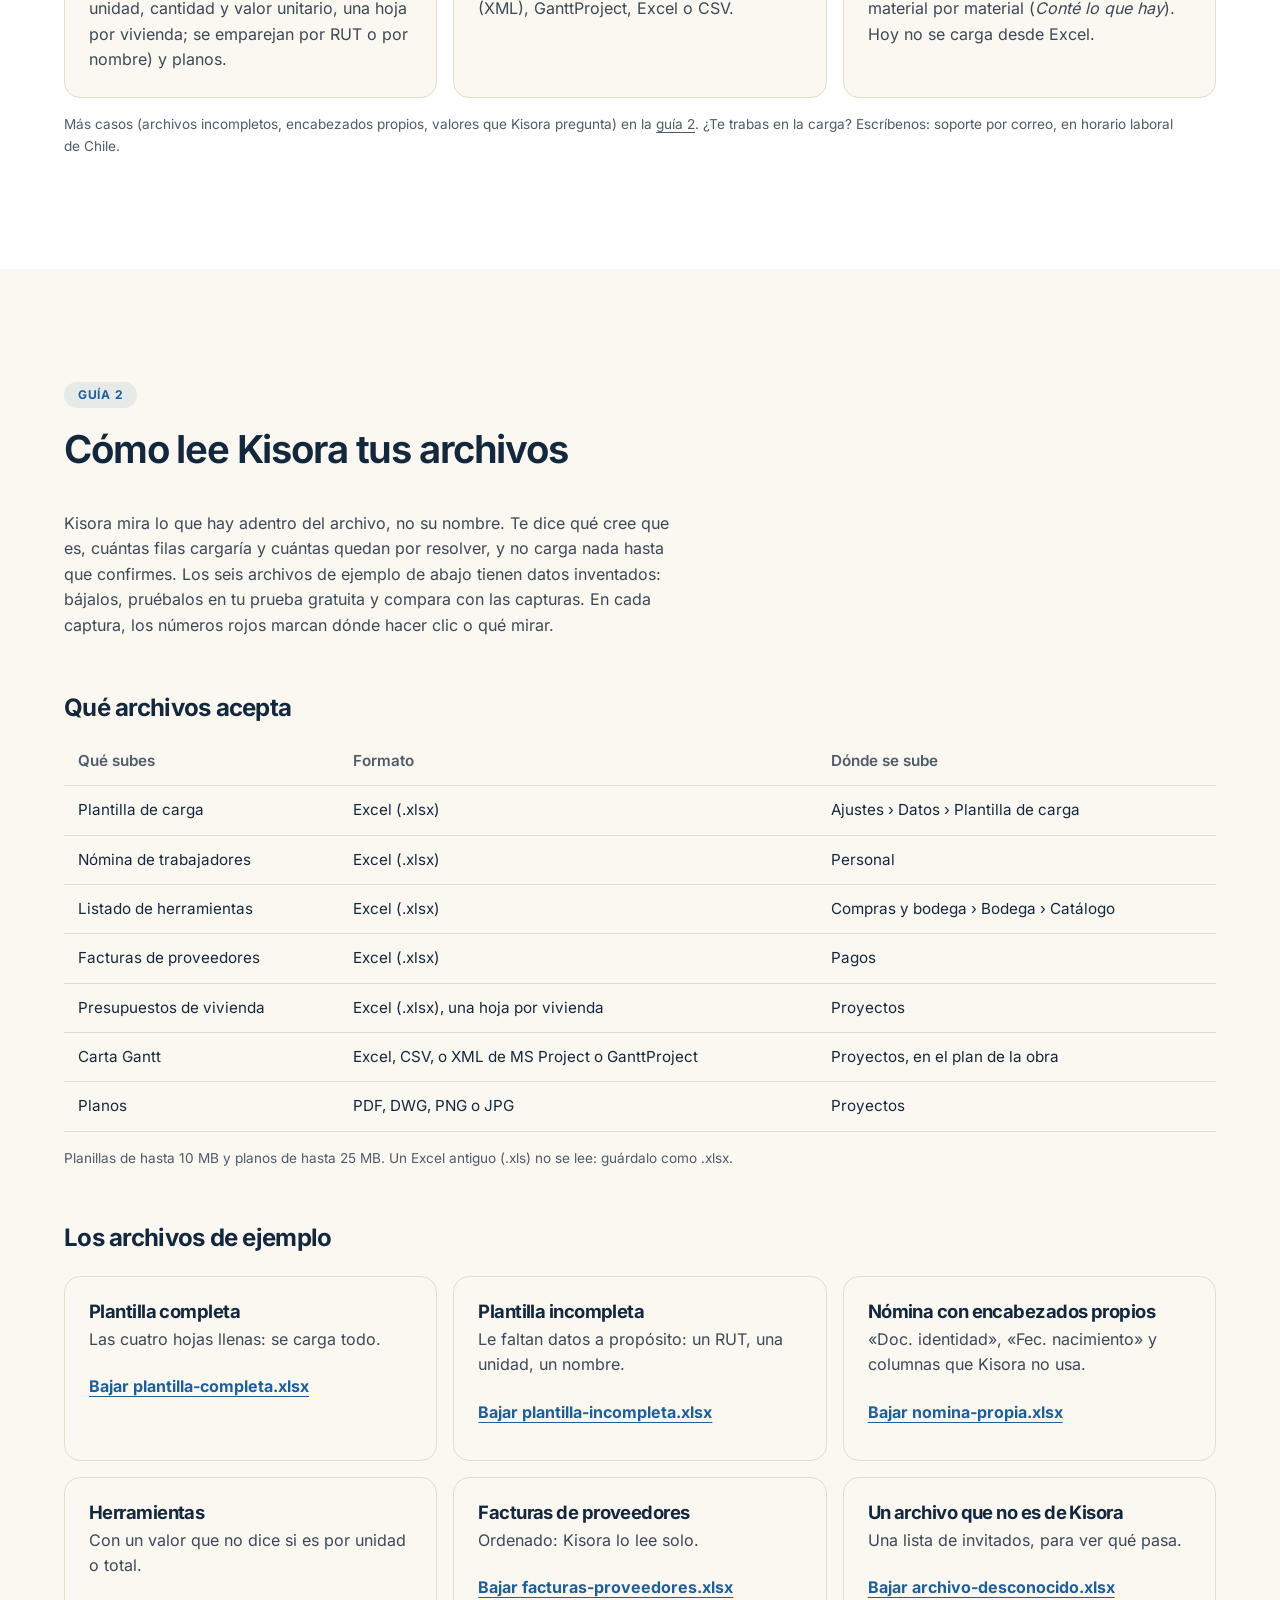
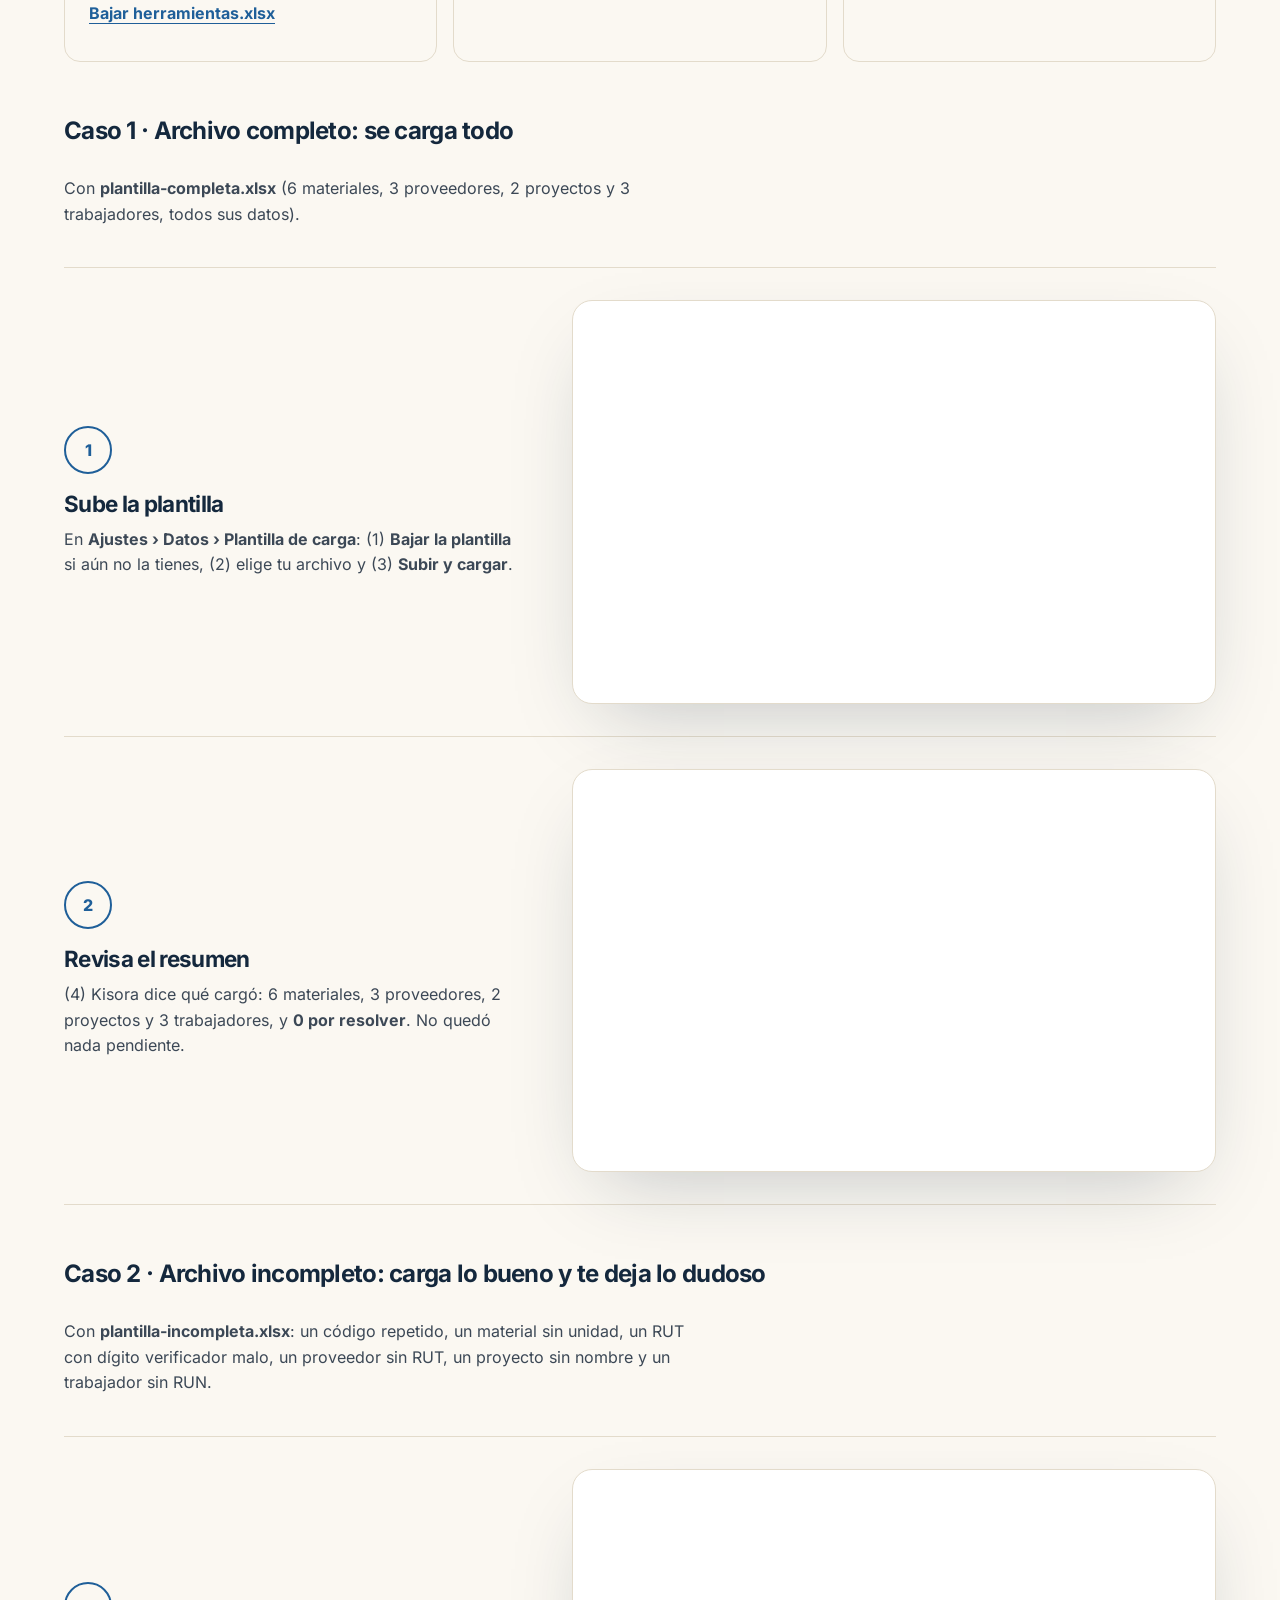
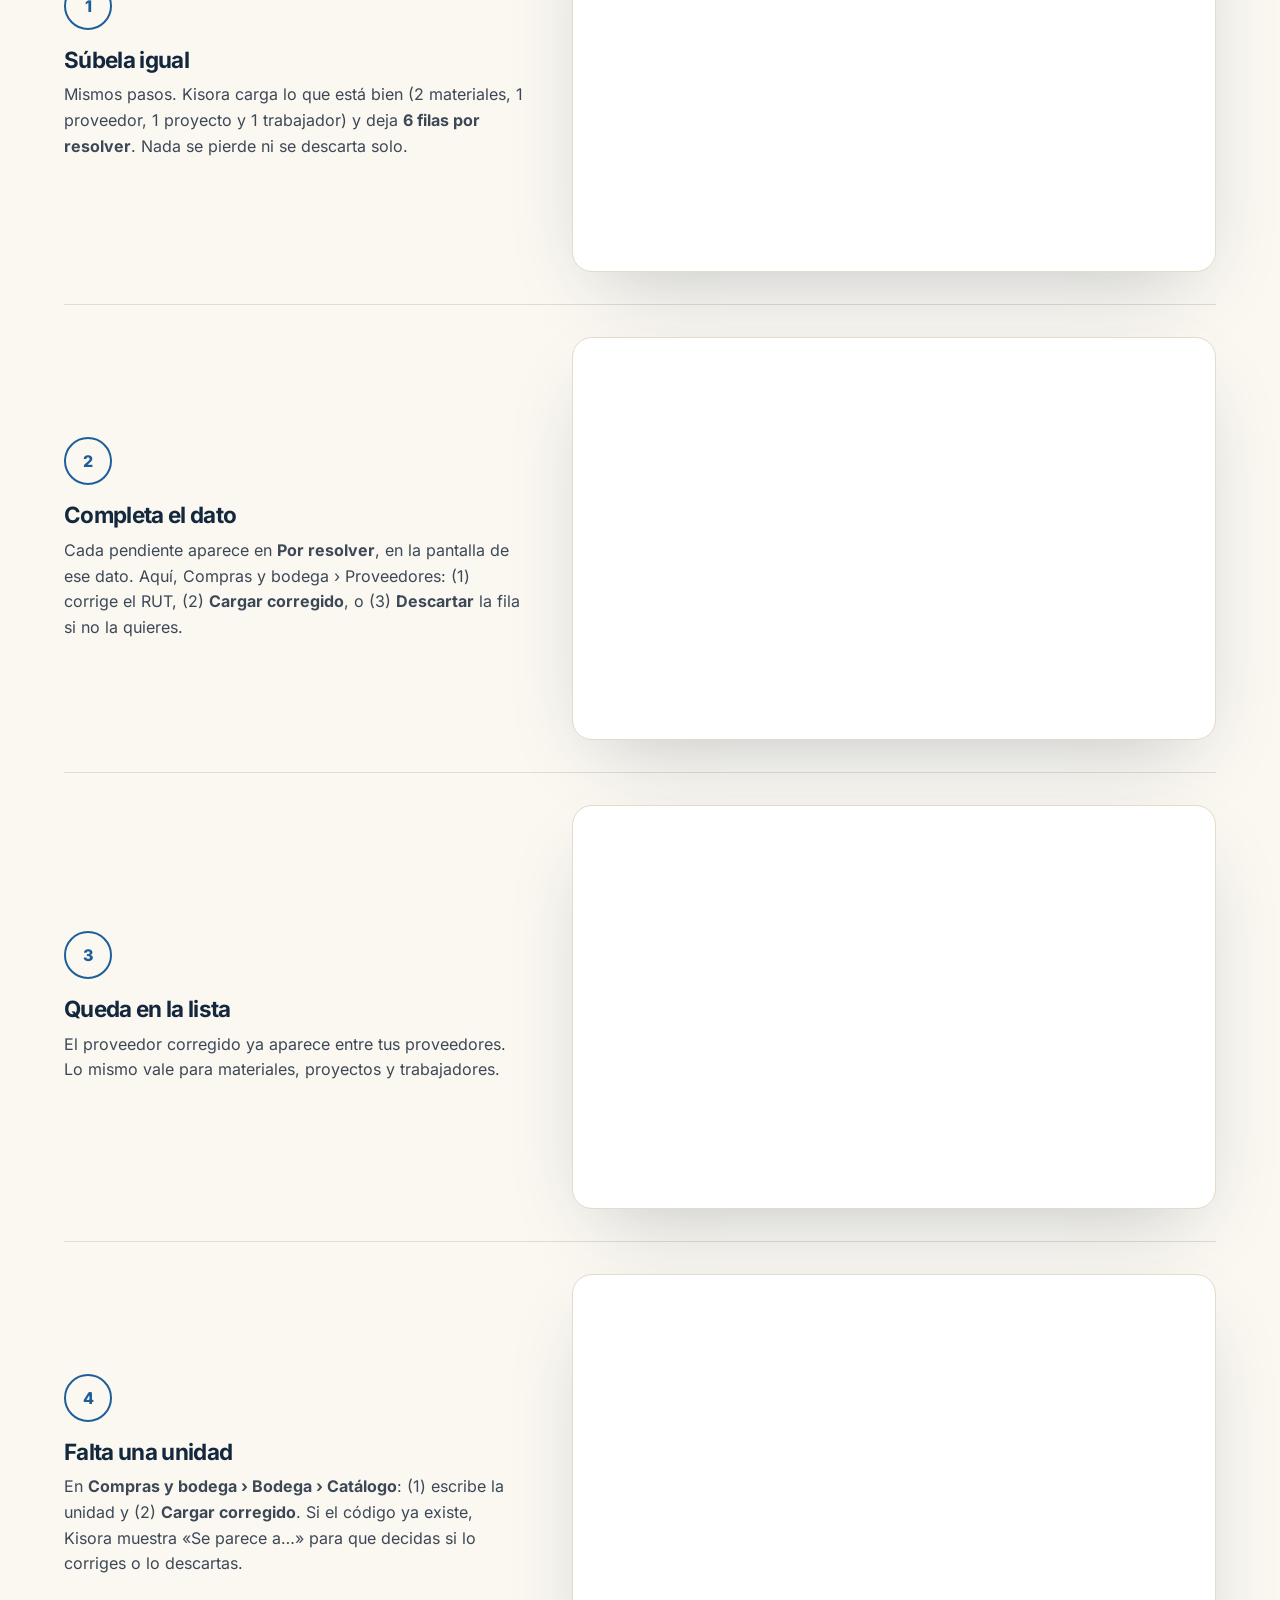
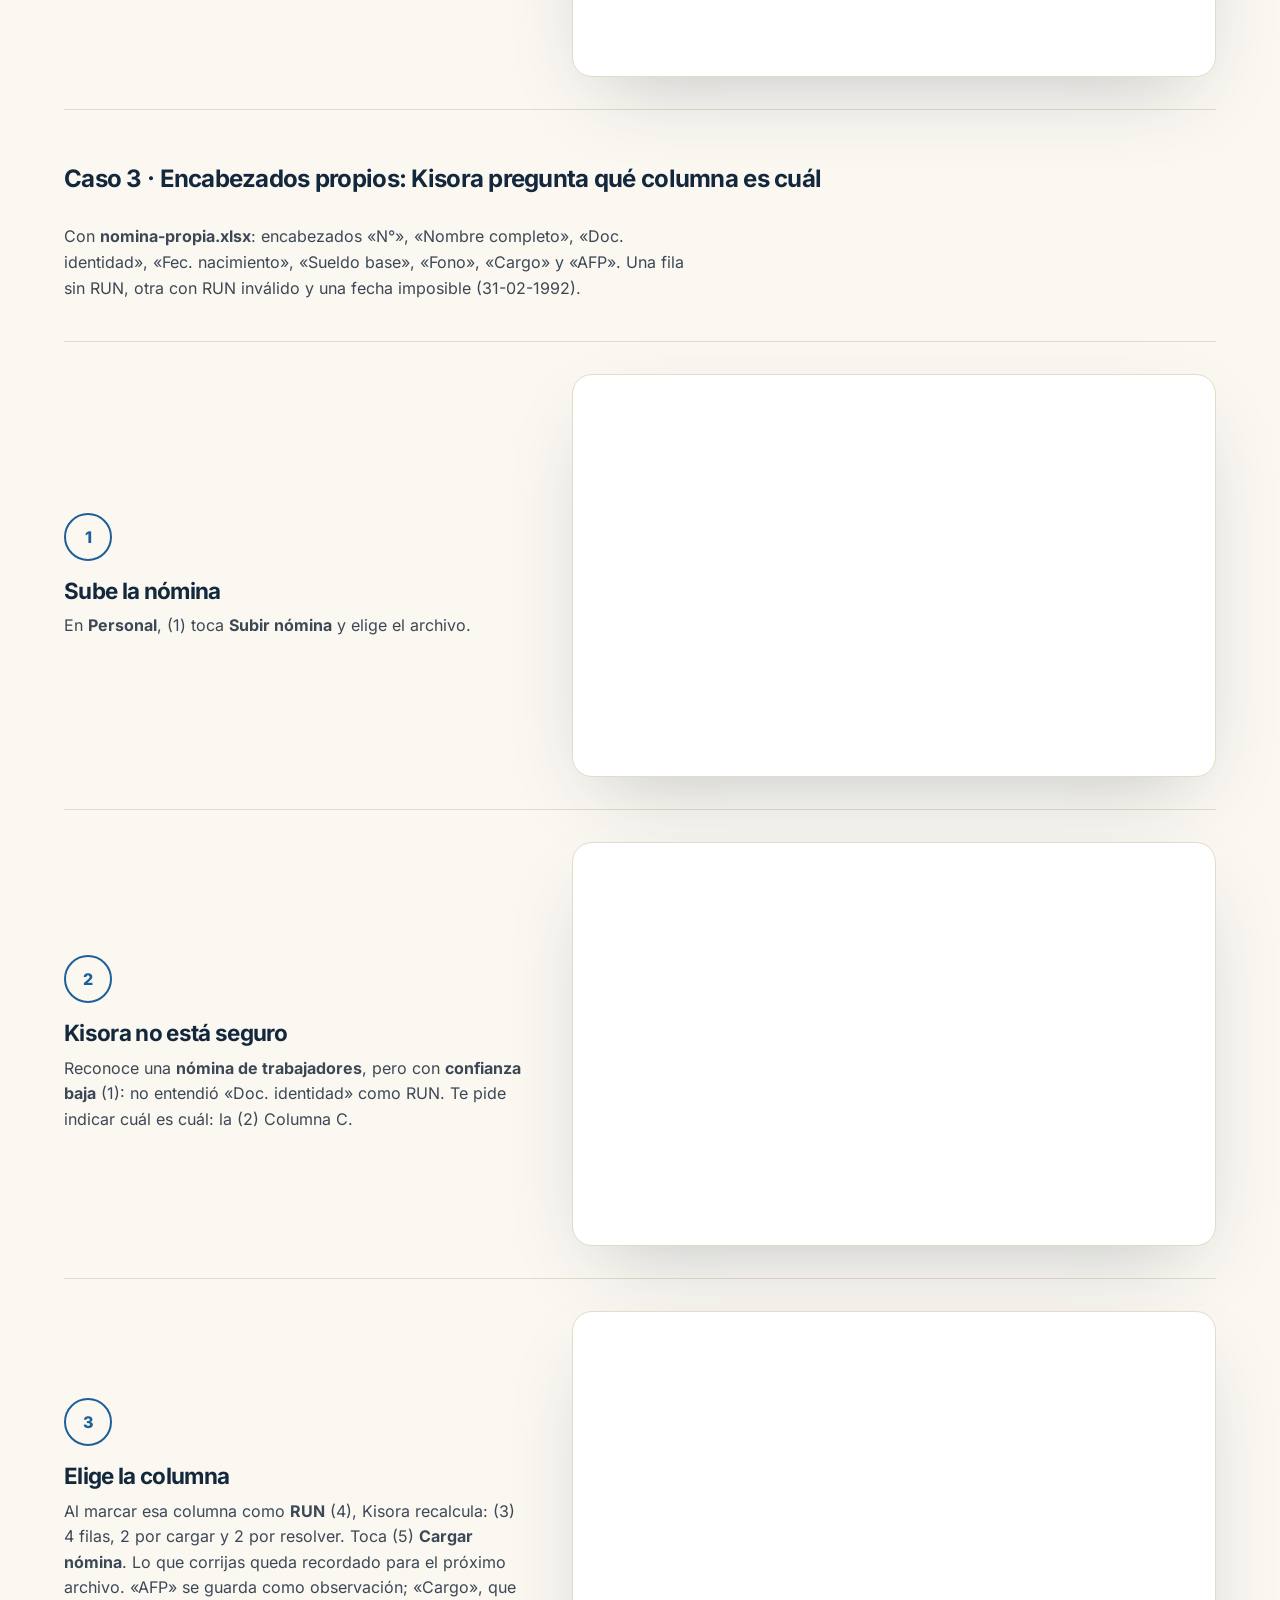
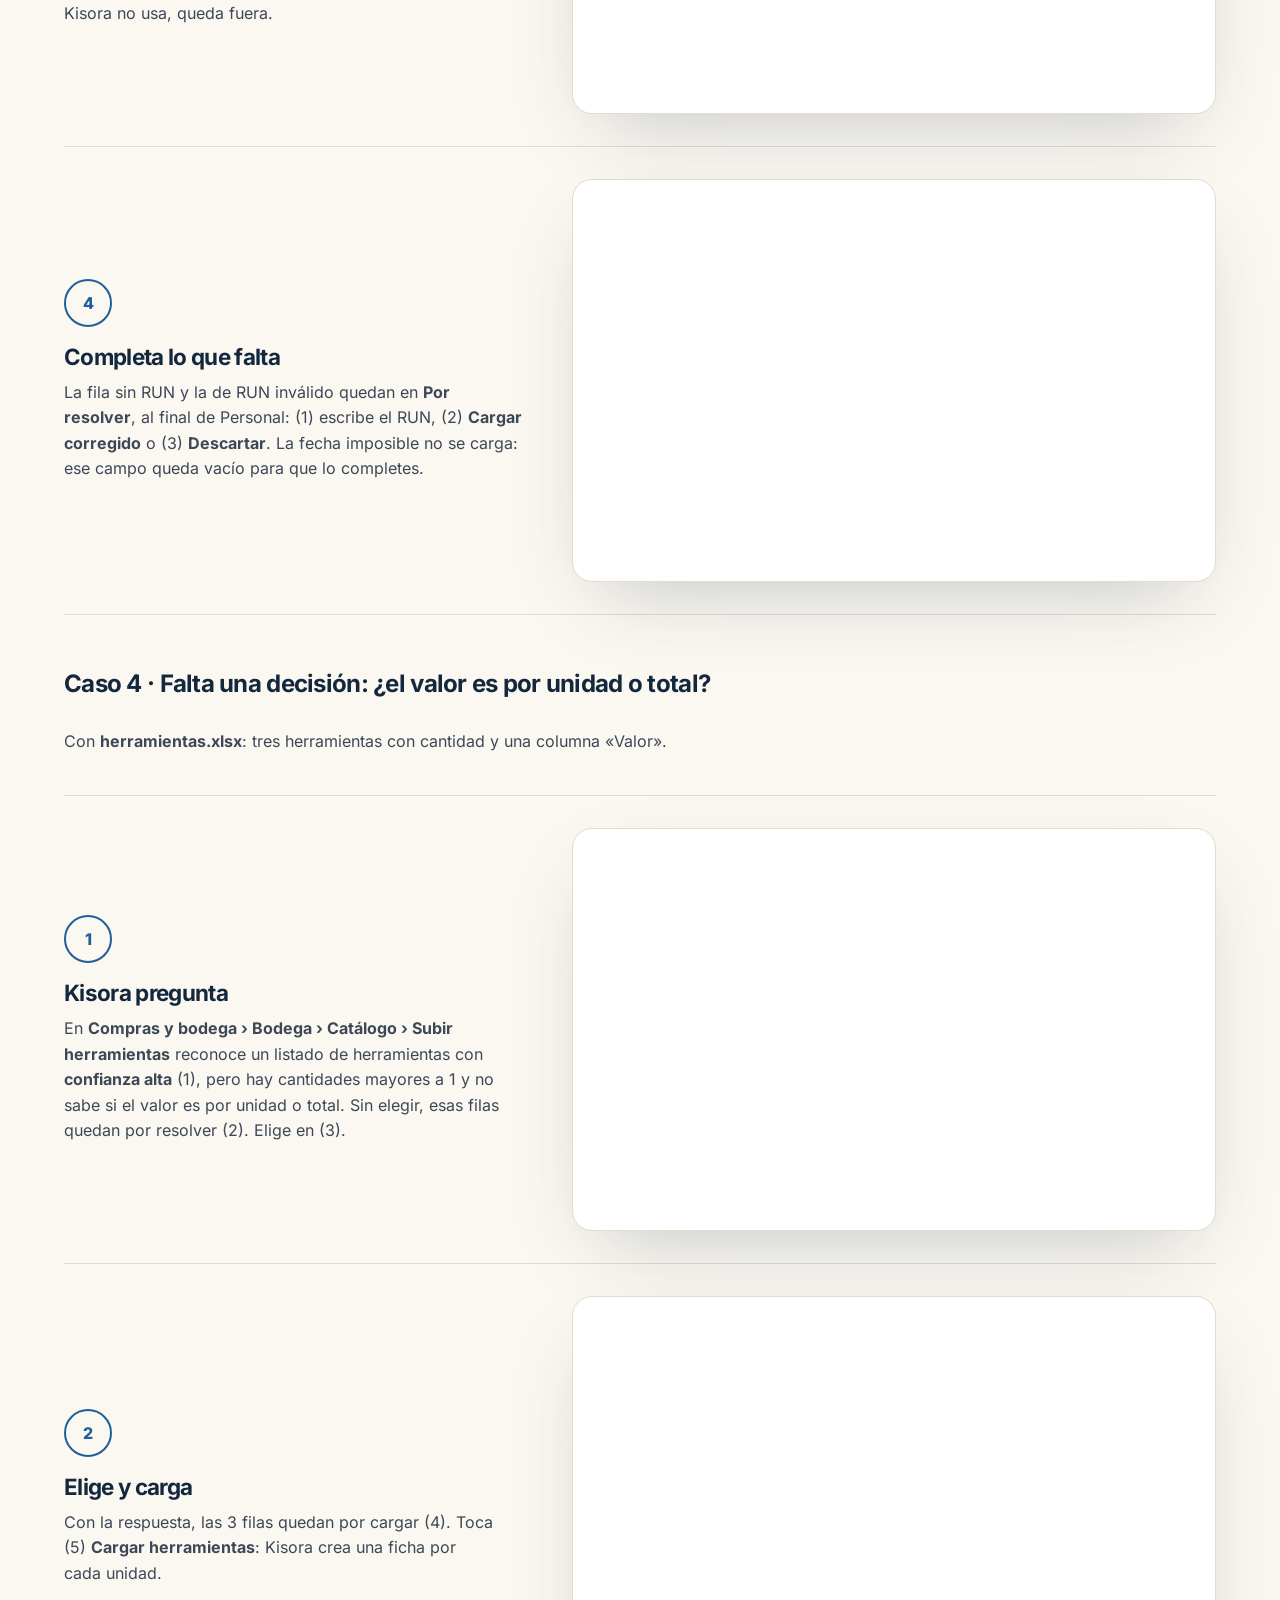
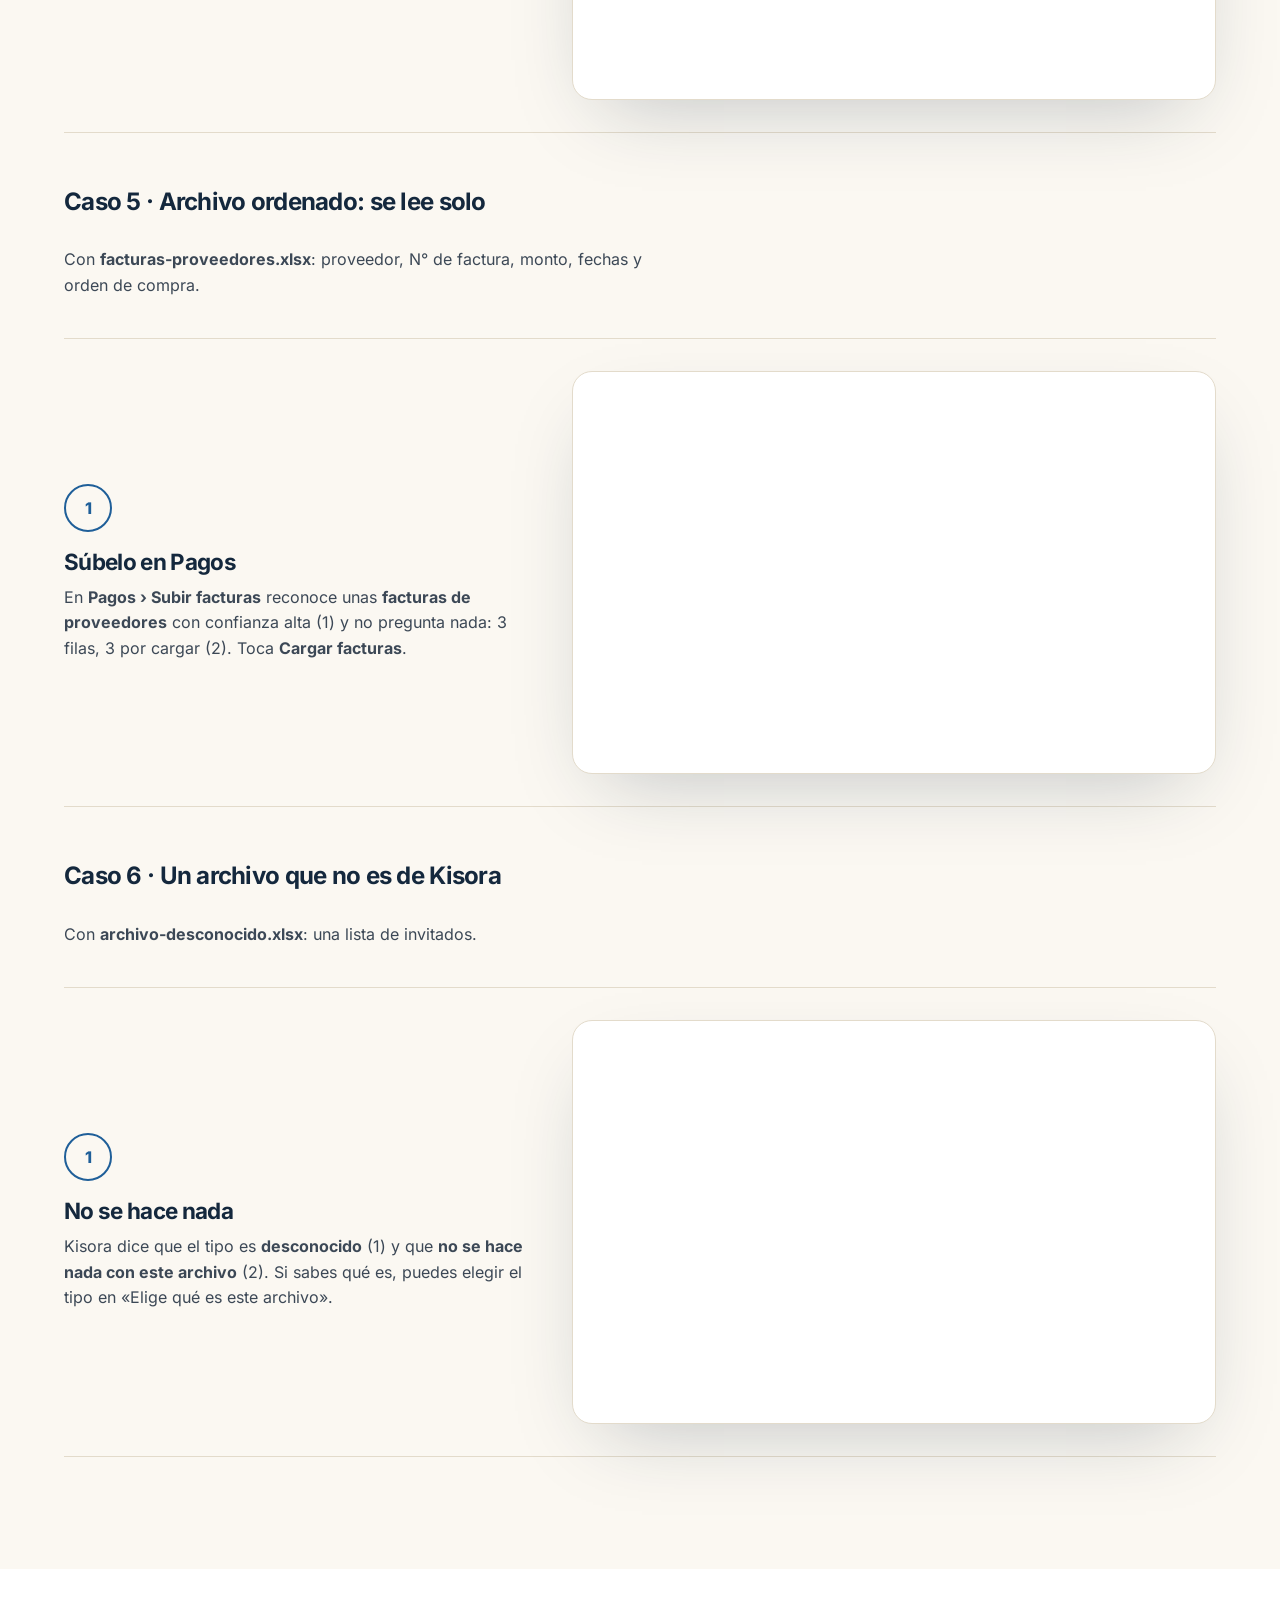
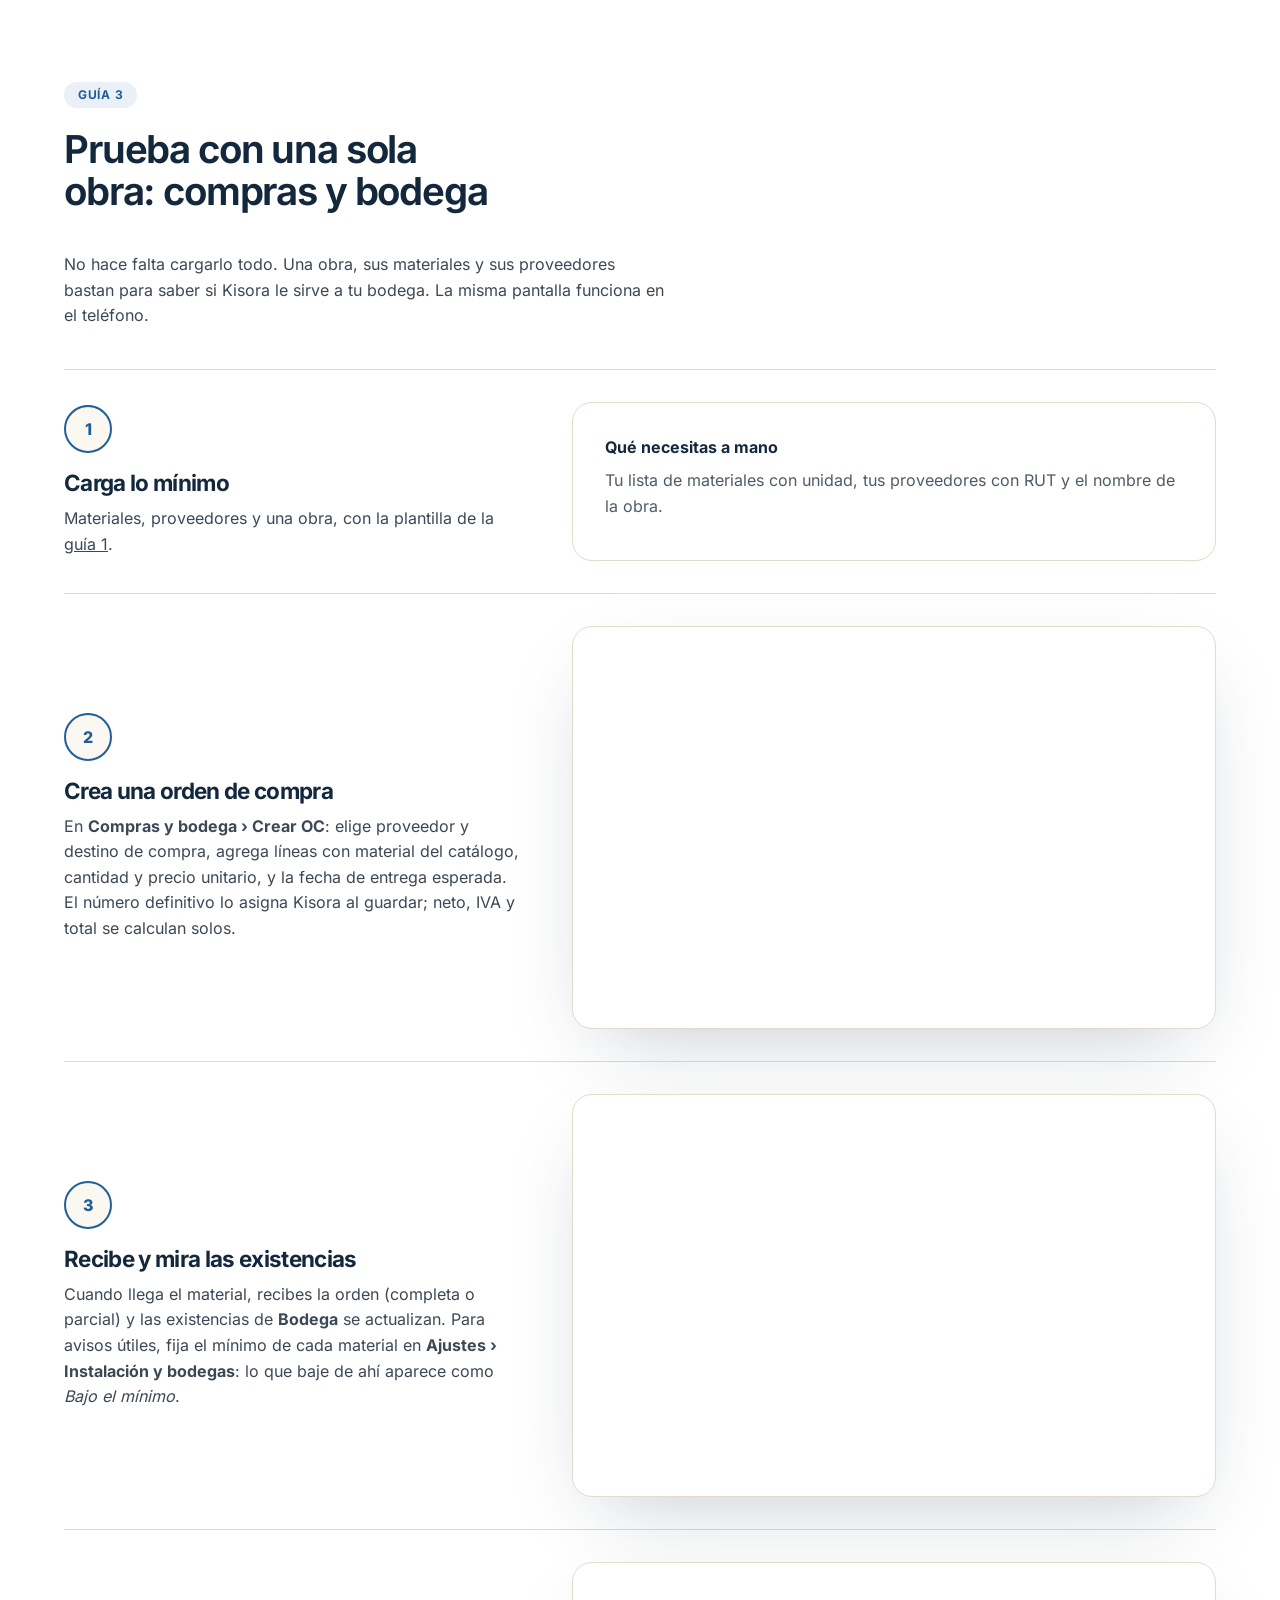
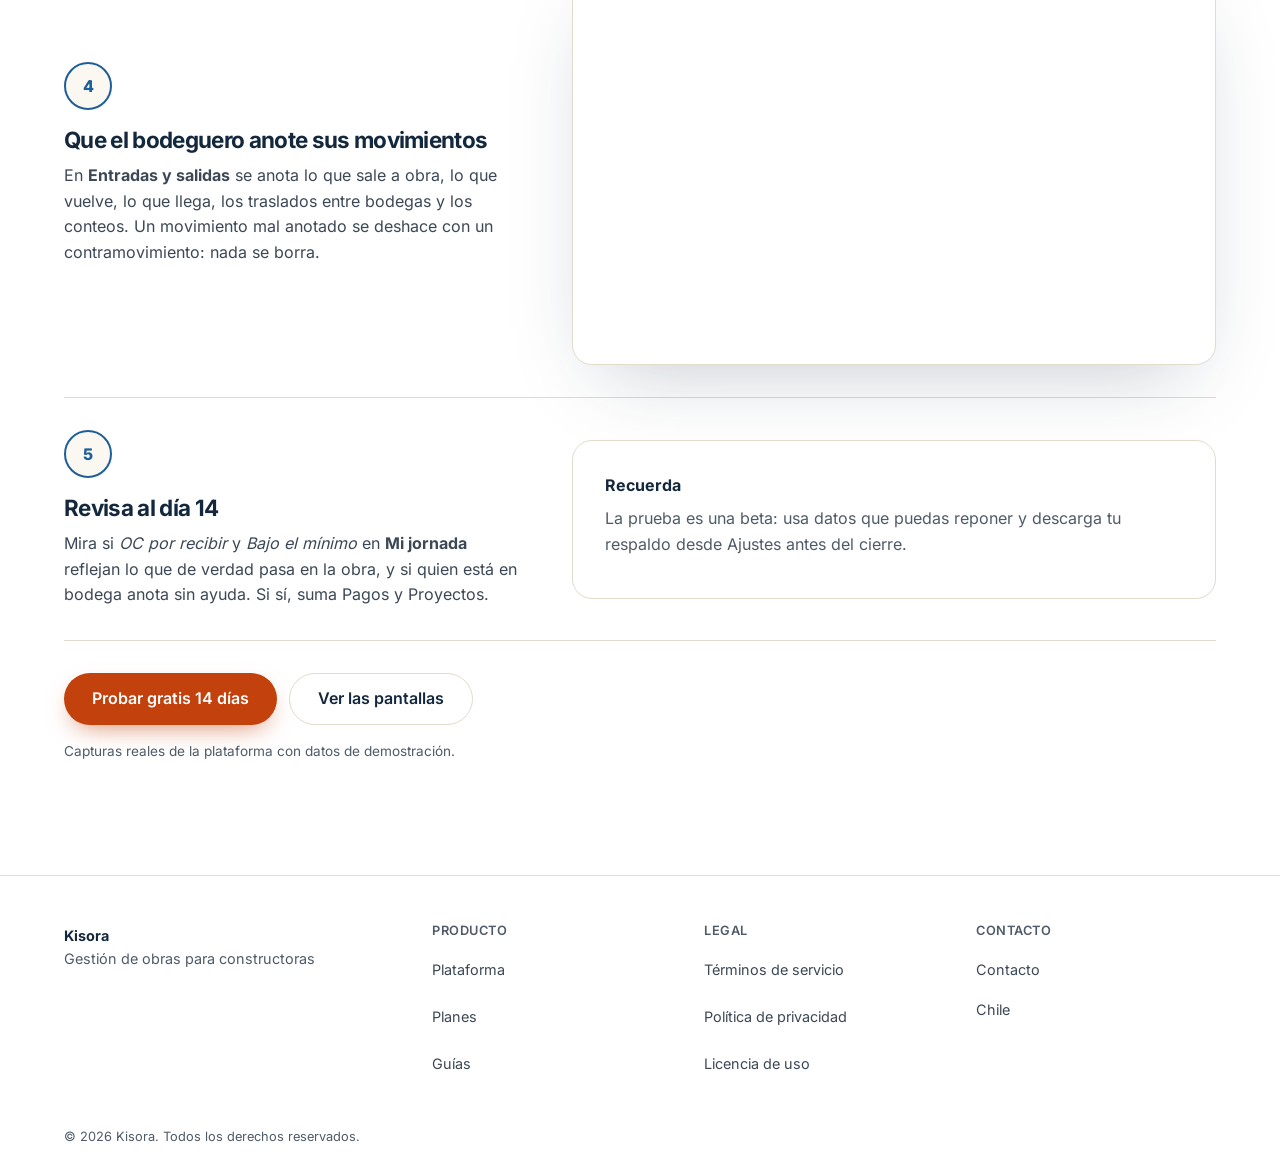
==== commit 8d78fd28: "Guía 2: la nómina de ejemplo usa «Doc. identidad» (ahora «R.U.T.» se reconoce solo) Co-Authored-By: " ====
--- a/guias/index.html
+++ b/guias/index.html
@@ -121,7 +121,7 @@
     <div class="k-mod g-tipos">
       <div class="k-m"><h3>Plantilla completa</h3><p>Las cuatro hojas llenas: se carga todo.</p><a href="/guias/ejemplos/plantilla-completa.xlsx" download>Bajar plantilla-completa.xlsx</a></div>
       <div class="k-m"><h3>Plantilla incompleta</h3><p>Le faltan datos a propósito: un RUT, una unidad, un nombre.</p><a href="/guias/ejemplos/plantilla-incompleta.xlsx" download>Bajar plantilla-incompleta.xlsx</a></div>
-      <div class="k-m"><h3>Nómina con encabezados propios</h3><p>«R.U.T.», «Fec. nacimiento» y columnas que Kisora no usa.</p><a href="/guias/ejemplos/nomina-propia.xlsx" download>Bajar nomina-propia.xlsx</a></div>
+      <div class="k-m"><h3>Nómina con encabezados propios</h3><p>«Doc. identidad», «Fec. nacimiento» y columnas que Kisora no usa.</p><a href="/guias/ejemplos/nomina-propia.xlsx" download>Bajar nomina-propia.xlsx</a></div>
       <div class="k-m"><h3>Herramientas</h3><p>Con un valor que no dice si es por unidad o total.</p><a href="/guias/ejemplos/herramientas.xlsx" download>Bajar herramientas.xlsx</a></div>
       <div class="k-m"><h3>Facturas de proveedores</h3><p>Ordenado: Kisora lo lee solo.</p><a href="/guias/ejemplos/facturas-proveedores.xlsx" download>Bajar facturas-proveedores.xlsx</a></div>
       <div class="k-m"><h3>Un archivo que no es de Kisora</h3><p>Una lista de invitados, para ver qué pasa.</p><a href="/guias/ejemplos/archivo-desconocido.xlsx" download>Bajar archivo-desconocido.xlsx</a></div>
@@ -160,19 +160,19 @@
       </li>
     </ol>
     <h3 class="g-sub">Caso 3 · Encabezados propios: Kisora pregunta qué columna es cuál</h3>
-    <p class="k-p">Con <strong>nomina-propia.xlsx</strong>: encabezados «N°», «Nombre completo», «R.U.T.», «Fec. nacimiento», «Sueldo base», «Fono», «Cargo» y «AFP». Una fila sin RUN, otra con RUN inválido y una fecha imposible (31-02-1992).</p>
+    <p class="k-p">Con <strong>nomina-propia.xlsx</strong>: encabezados «N°», «Nombre completo», «Doc. identidad», «Fec. nacimiento», «Sueldo base», «Fono», «Cargo» y «AFP». Una fila sin RUN, otra con RUN inválido y una fecha imposible (31-02-1992).</p>
     <ol class="g-pasos">
       <li class="g-paso">
         <div class="g-txt"><span class="k-nd">1</span><h3>Sube la nómina</h3><p>En <strong>Personal</strong>, (1) toca <strong>Subir nómina</strong> y elige el archivo.</p></div>
         <div class="win"><img src="/img/g2-propia-1.webp" width="1440" height="900" loading="lazy" alt="Personal con el botón Subir nómina marcado"></div>
       </li>
       <li class="g-paso">
-        <div class="g-txt"><span class="k-nd">2</span><h3>Kisora no está seguro</h3><p>Reconoce una <strong>nómina de trabajadores</strong>, pero con <strong>confianza baja</strong> (1): no entendió «R.U.T.» como RUN. Te pide indicar cuál es cuál: la (2) Columna C.</p></div>
-        <div class="win"><img src="/img/g2-propia-2.webp" width="1440" height="900" loading="lazy" alt="Panel Subir nómina con confianza baja y la columna R.U.T. sin asignar"></div>
+        <div class="g-txt"><span class="k-nd">2</span><h3>Kisora no está seguro</h3><p>Reconoce una <strong>nómina de trabajadores</strong>, pero con <strong>confianza baja</strong> (1): no entendió «Doc. identidad» como RUN. Te pide indicar cuál es cuál: la (2) Columna C.</p></div>
+        <div class="win"><img src="/img/g2-propia-2.webp" width="1440" height="900" loading="lazy" alt="Panel Subir nómina con confianza baja y la columna Doc. identidad sin asignar"></div>
       </li>
       <li class="g-paso">
         <div class="g-txt"><span class="k-nd">3</span><h3>Elige la columna</h3><p>Al marcar esa columna como <strong>RUN</strong> (4), Kisora recalcula: (3) 4 filas, 2 por cargar y 2 por resolver. Toca (5) <strong>Cargar nómina</strong>. Lo que corrijas queda recordado para el próximo archivo. «AFP» se guarda como observación; «Cargo», que Kisora no usa, queda fuera.</p></div>
-        <div class="win"><img src="/img/g2-propia-3.webp" width="1440" height="900" loading="lazy" alt="Panel con la columna R.U.T. asignada a RUN, el resumen de filas y el botón Cargar nómina"></div>
+        <div class="win"><img src="/img/g2-propia-3.webp" width="1440" height="900" loading="lazy" alt="Panel con la columna Doc. identidad asignada a RUN, el resumen de filas y el botón Cargar nómina"></div>
       </li>
       <li class="g-paso">
         <div class="g-txt"><span class="k-nd">4</span><h3>Completa lo que falta</h3><p>La fila sin RUN y la de RUN inválido quedan en <strong>Por resolver</strong>, al final de Personal: (1) escribe el RUN, (2) <strong>Cargar corregido</strong> o (3) <strong>Descartar</strong>. La fecha imposible no se carga: ese campo queda vacío para que lo completes.</p></div>
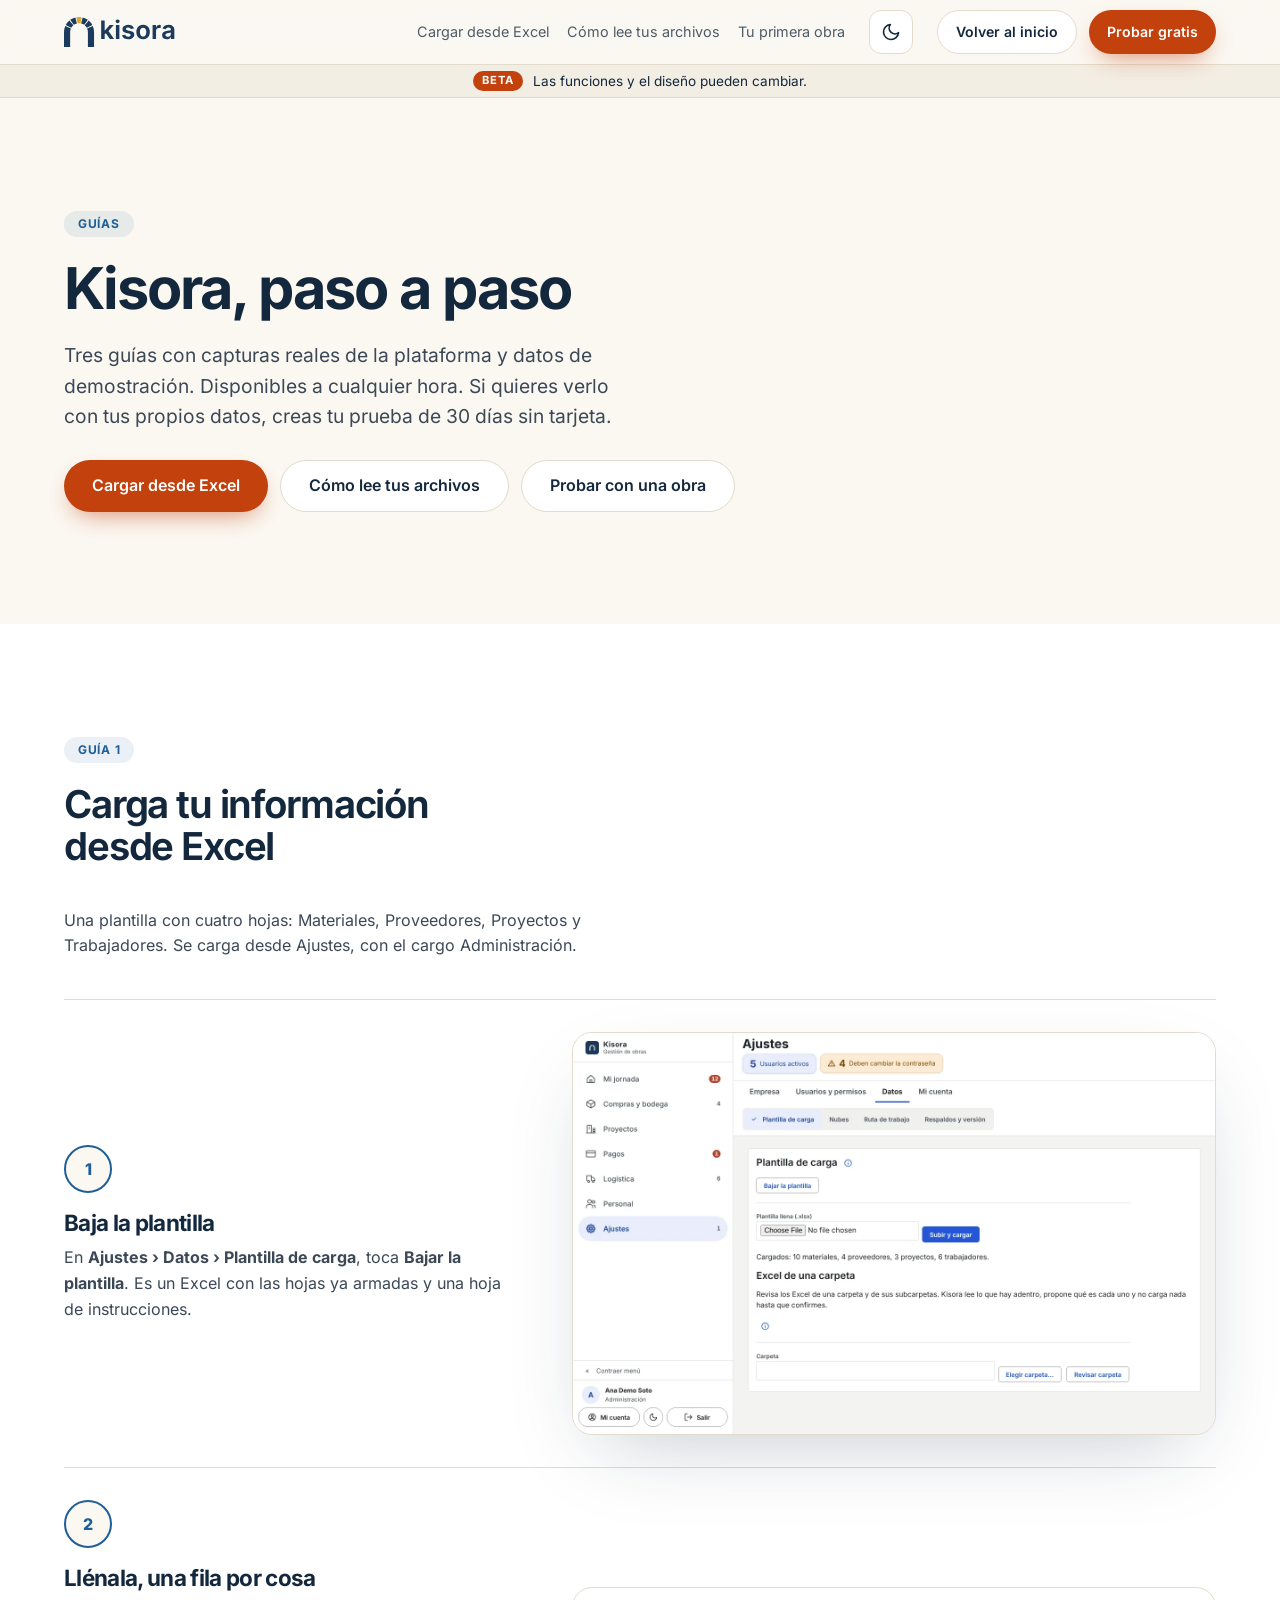
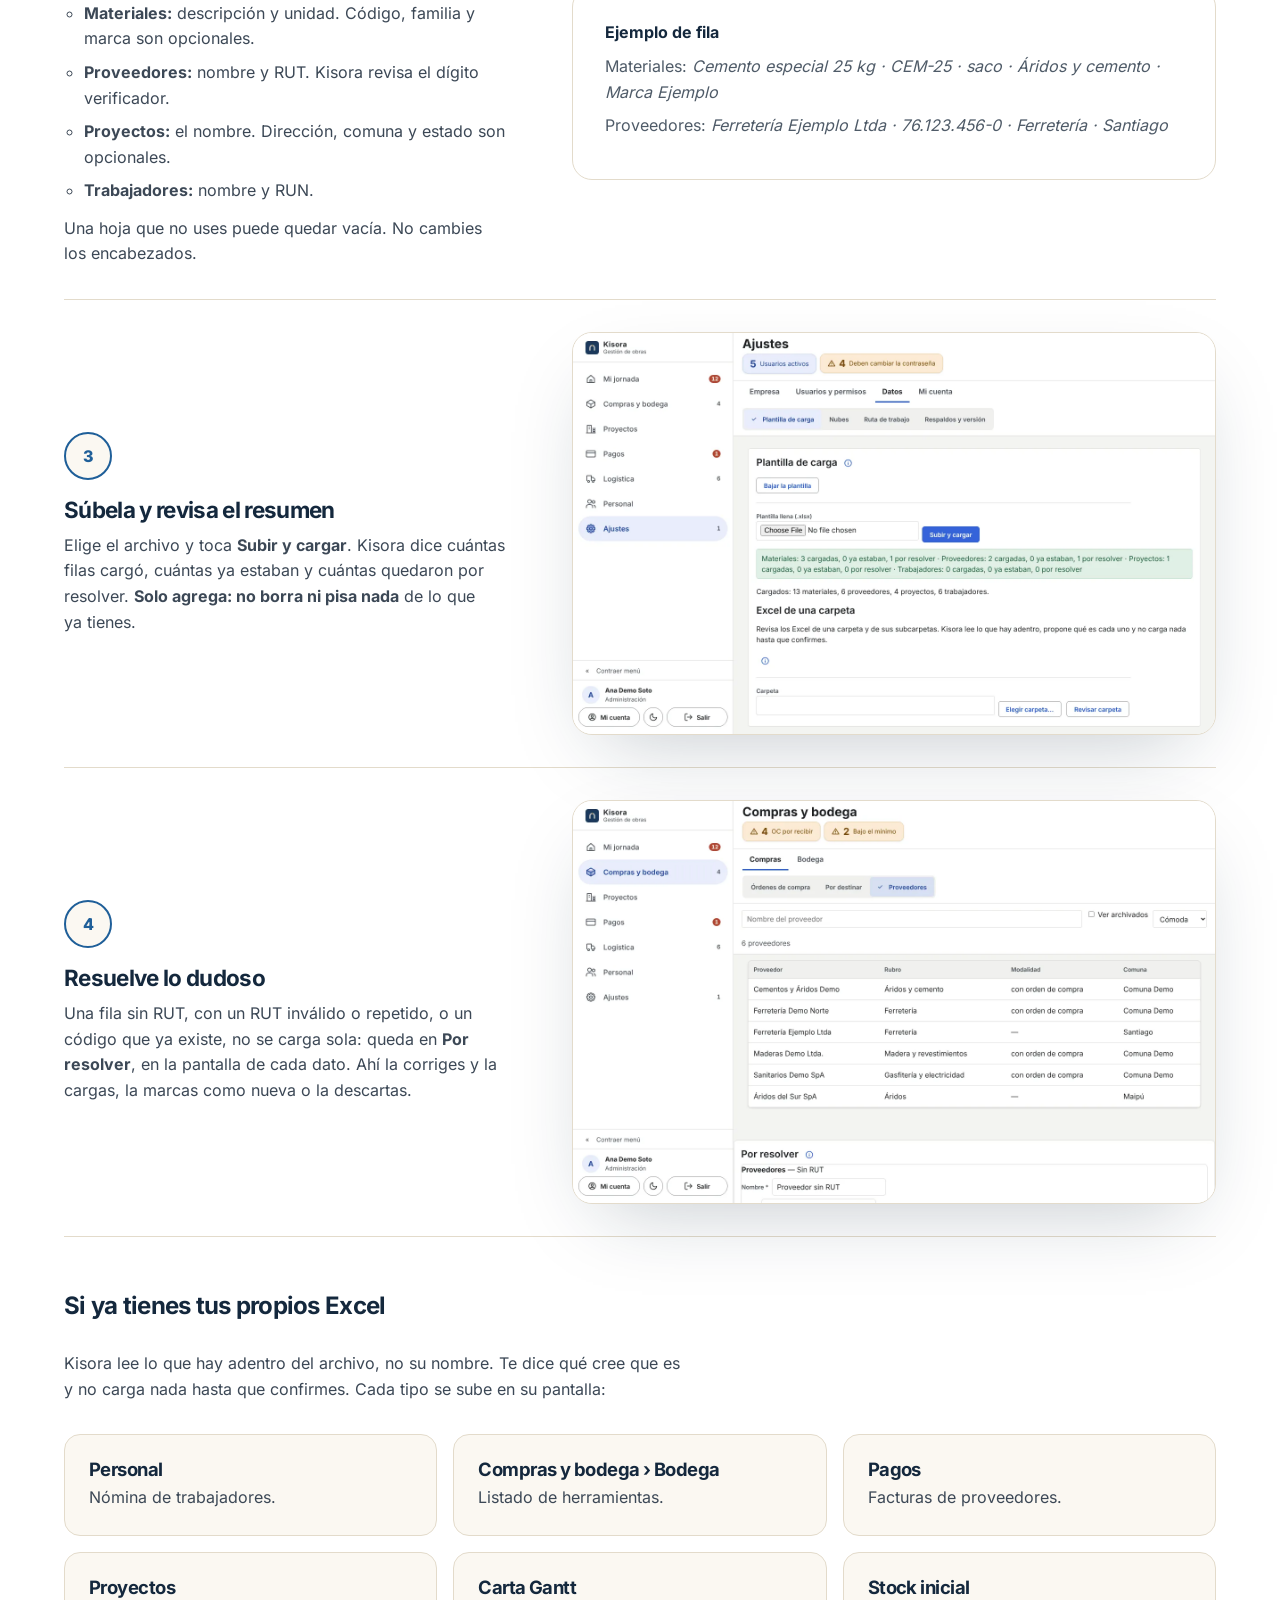
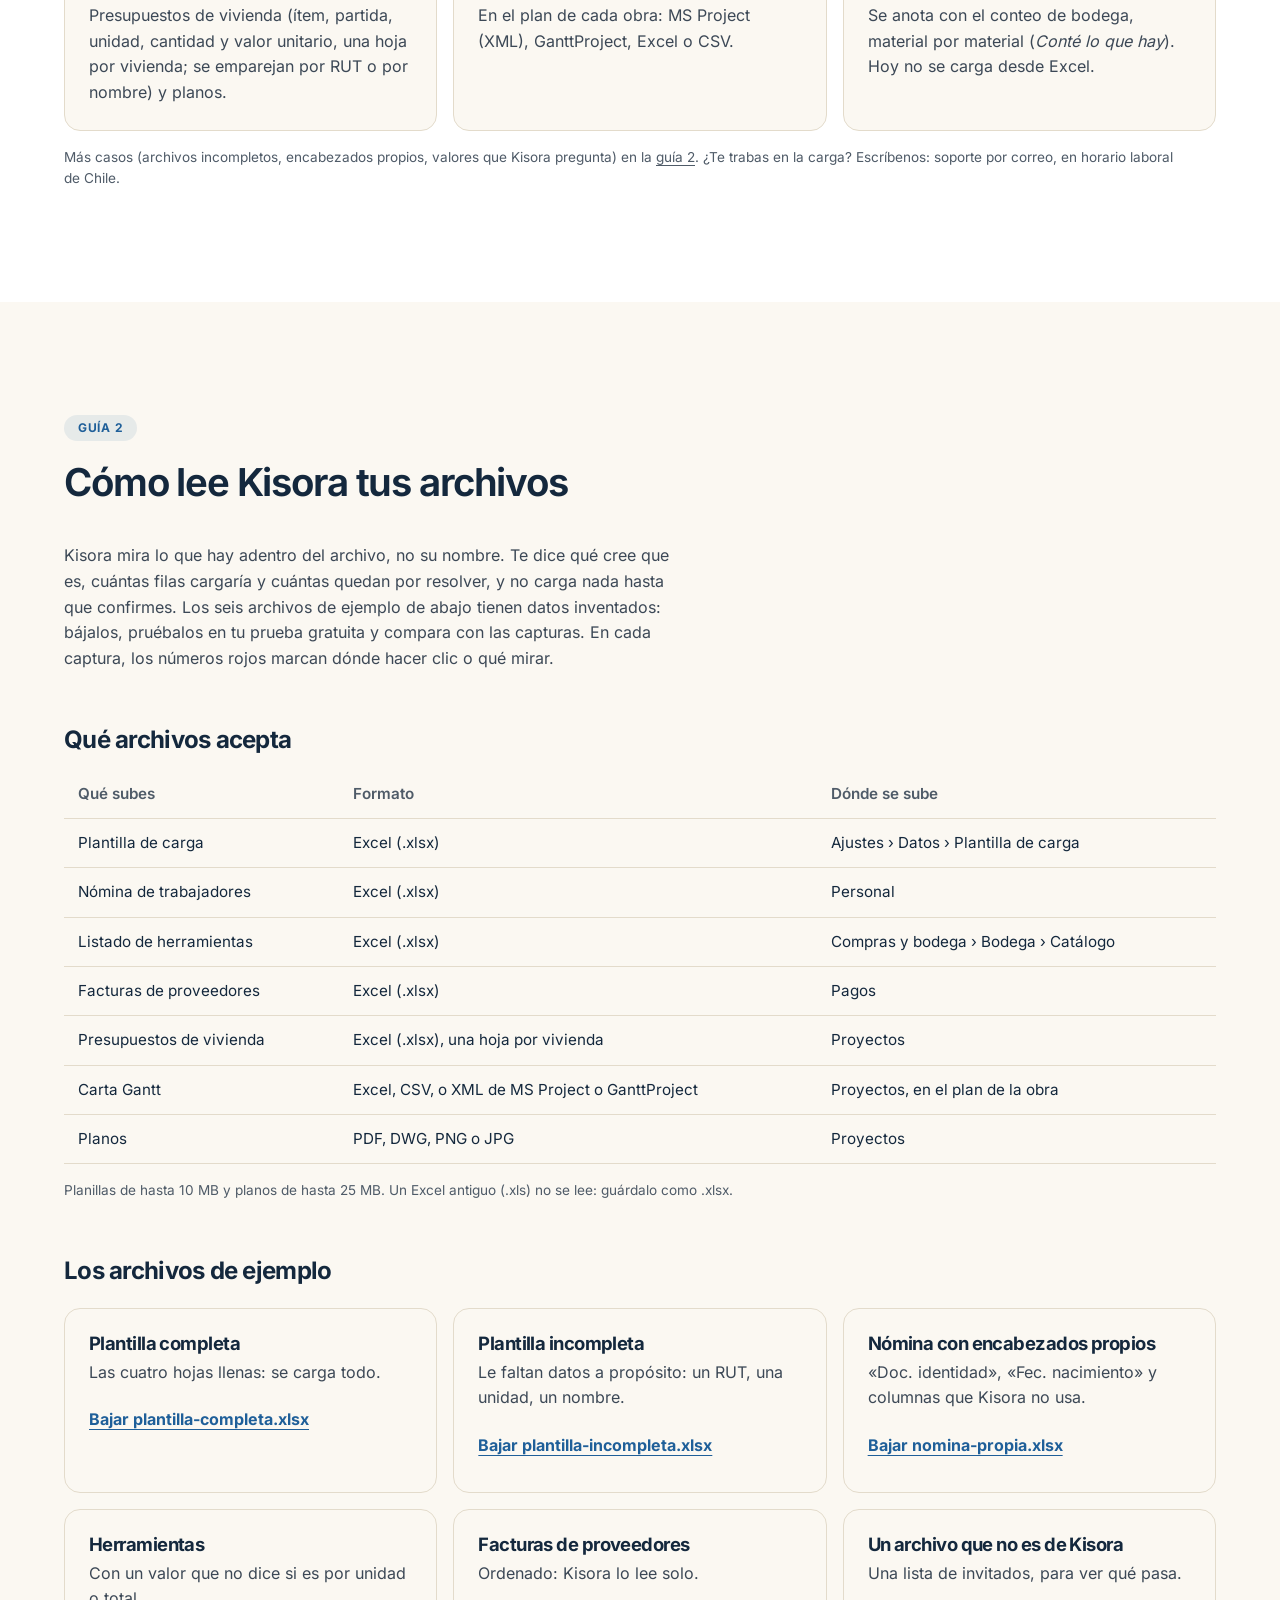
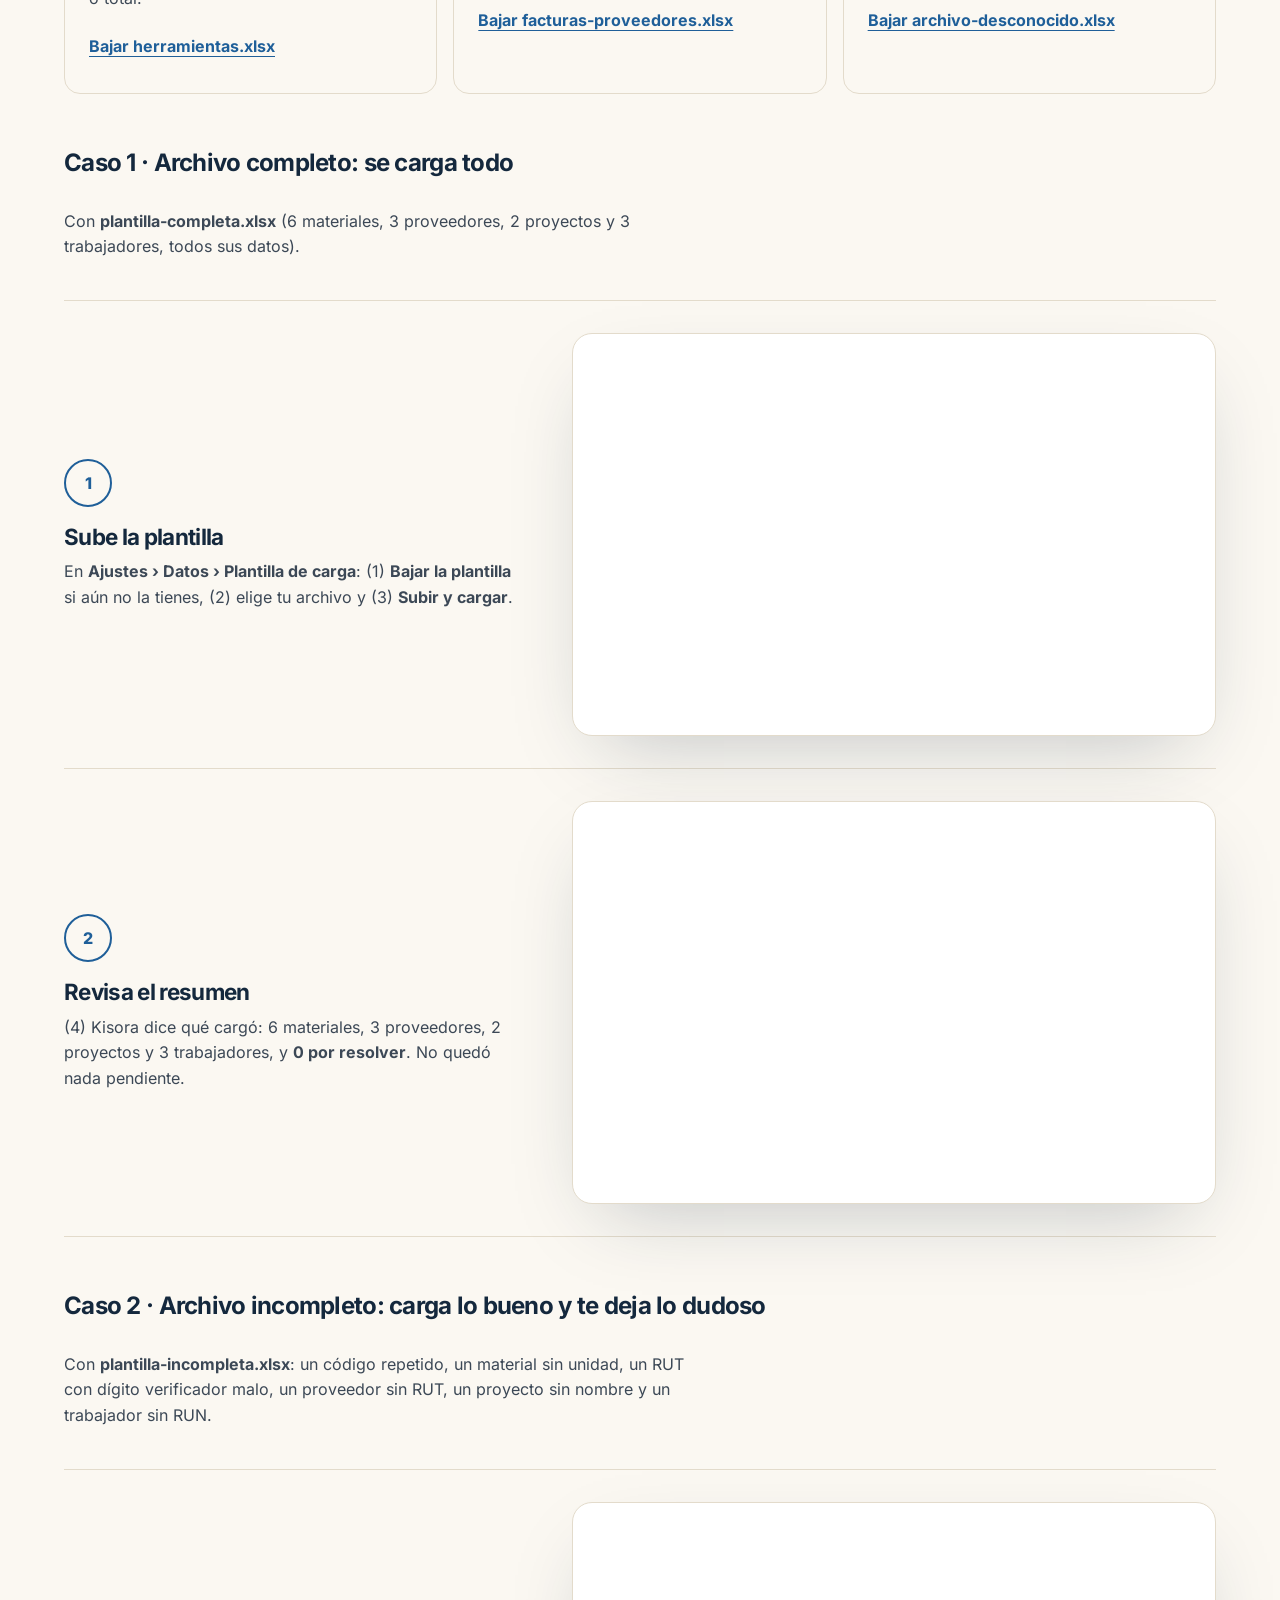
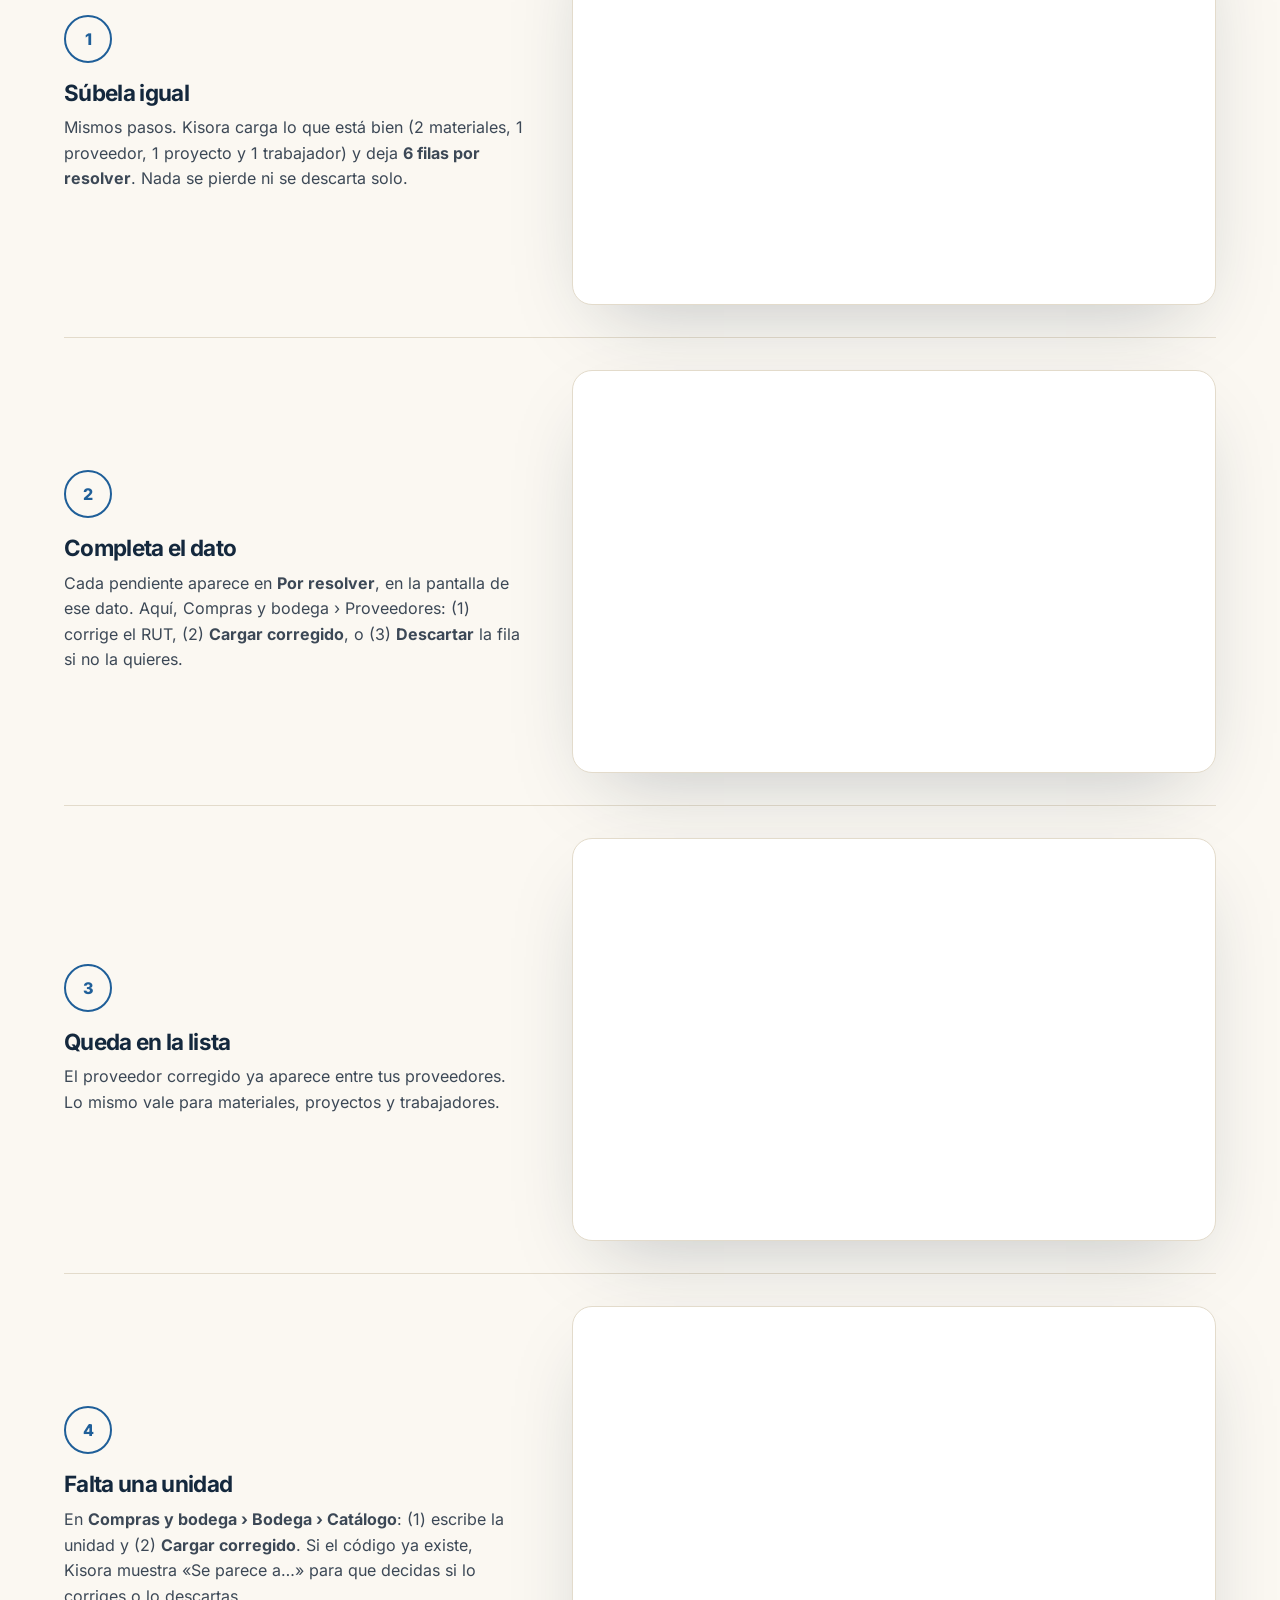
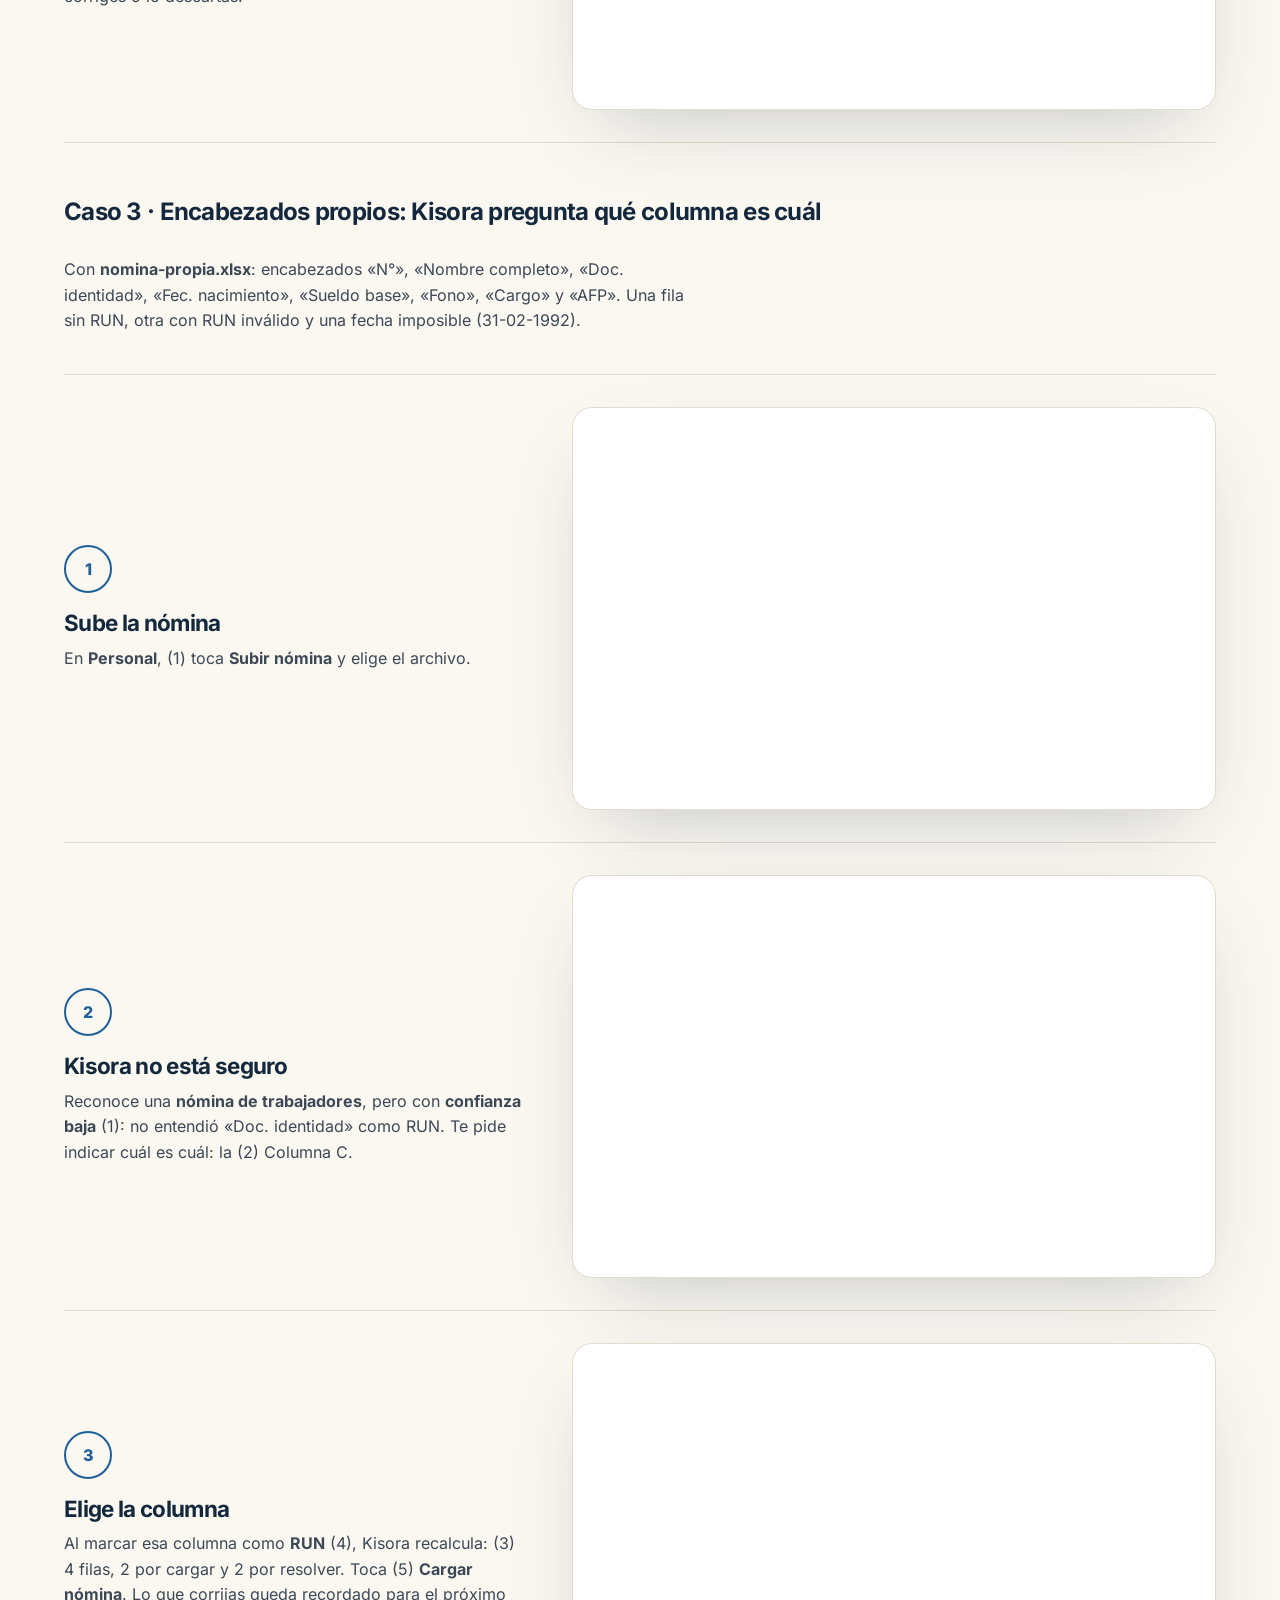
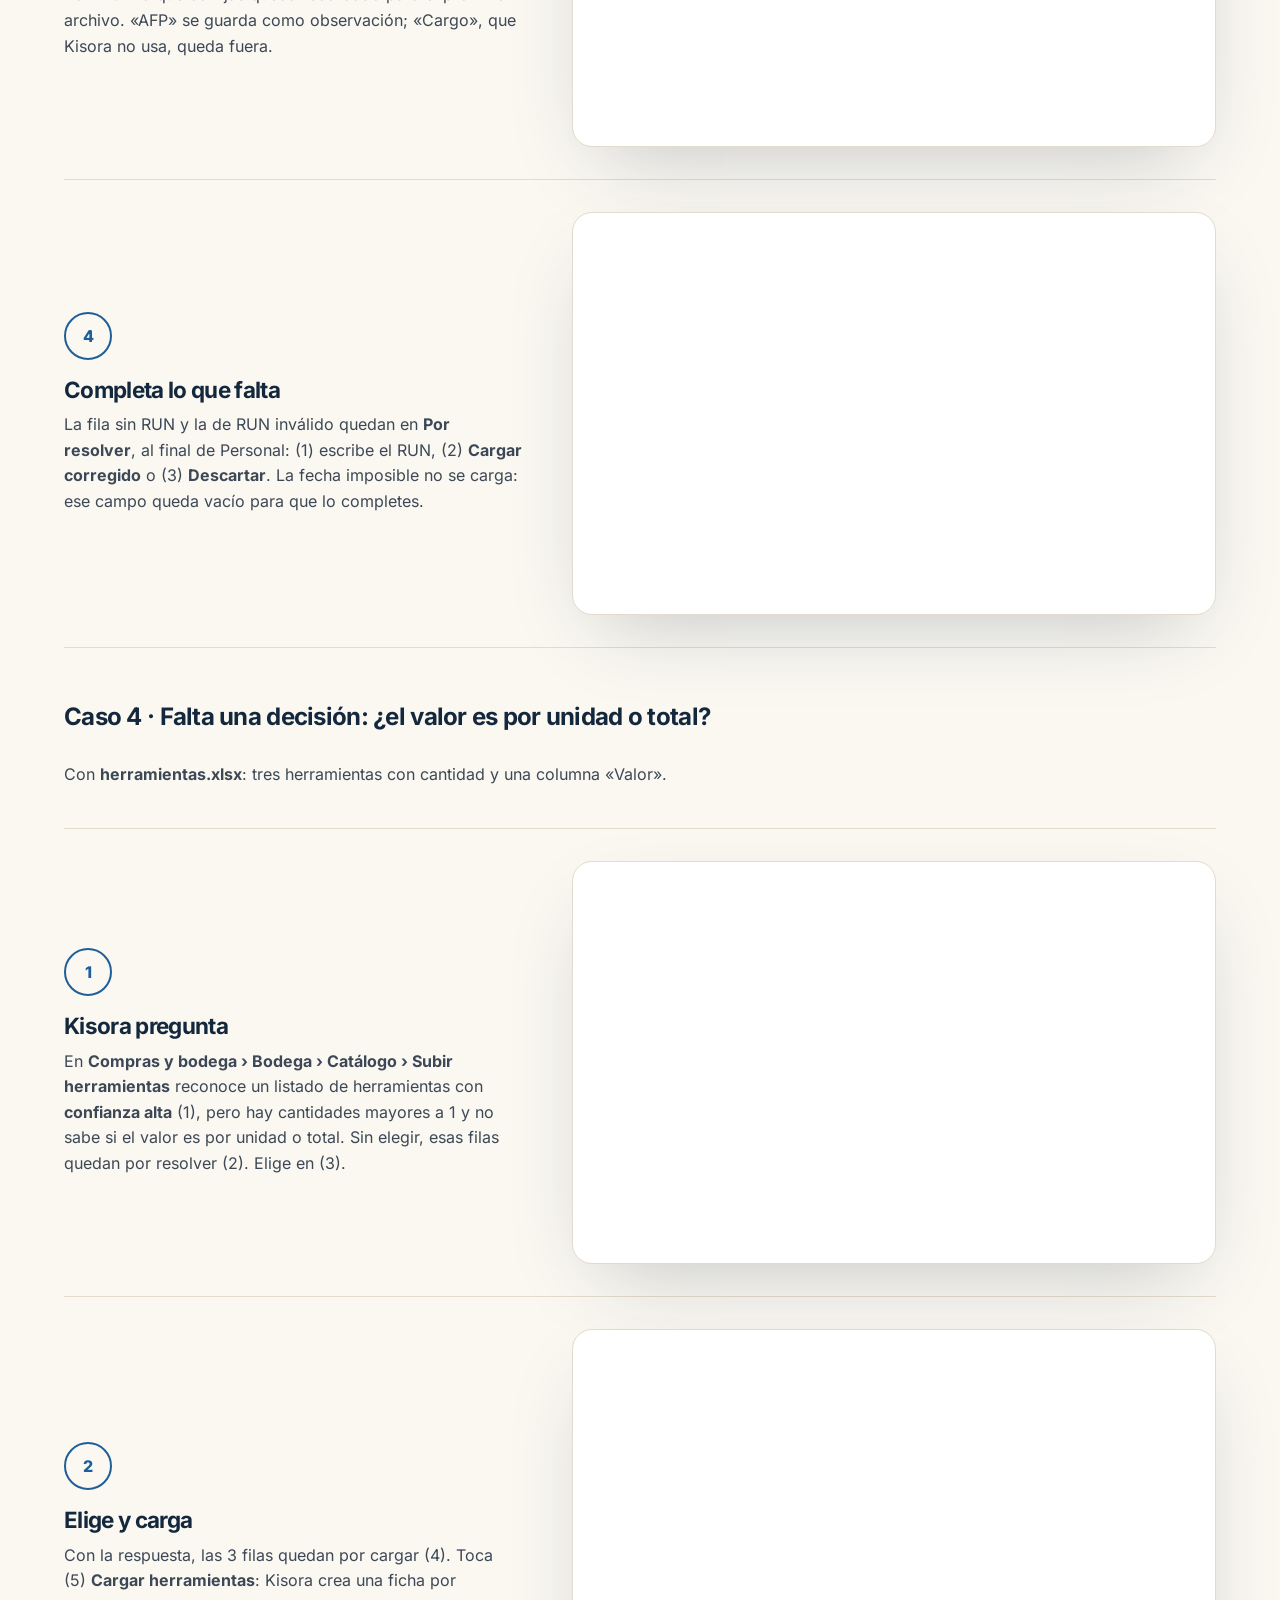
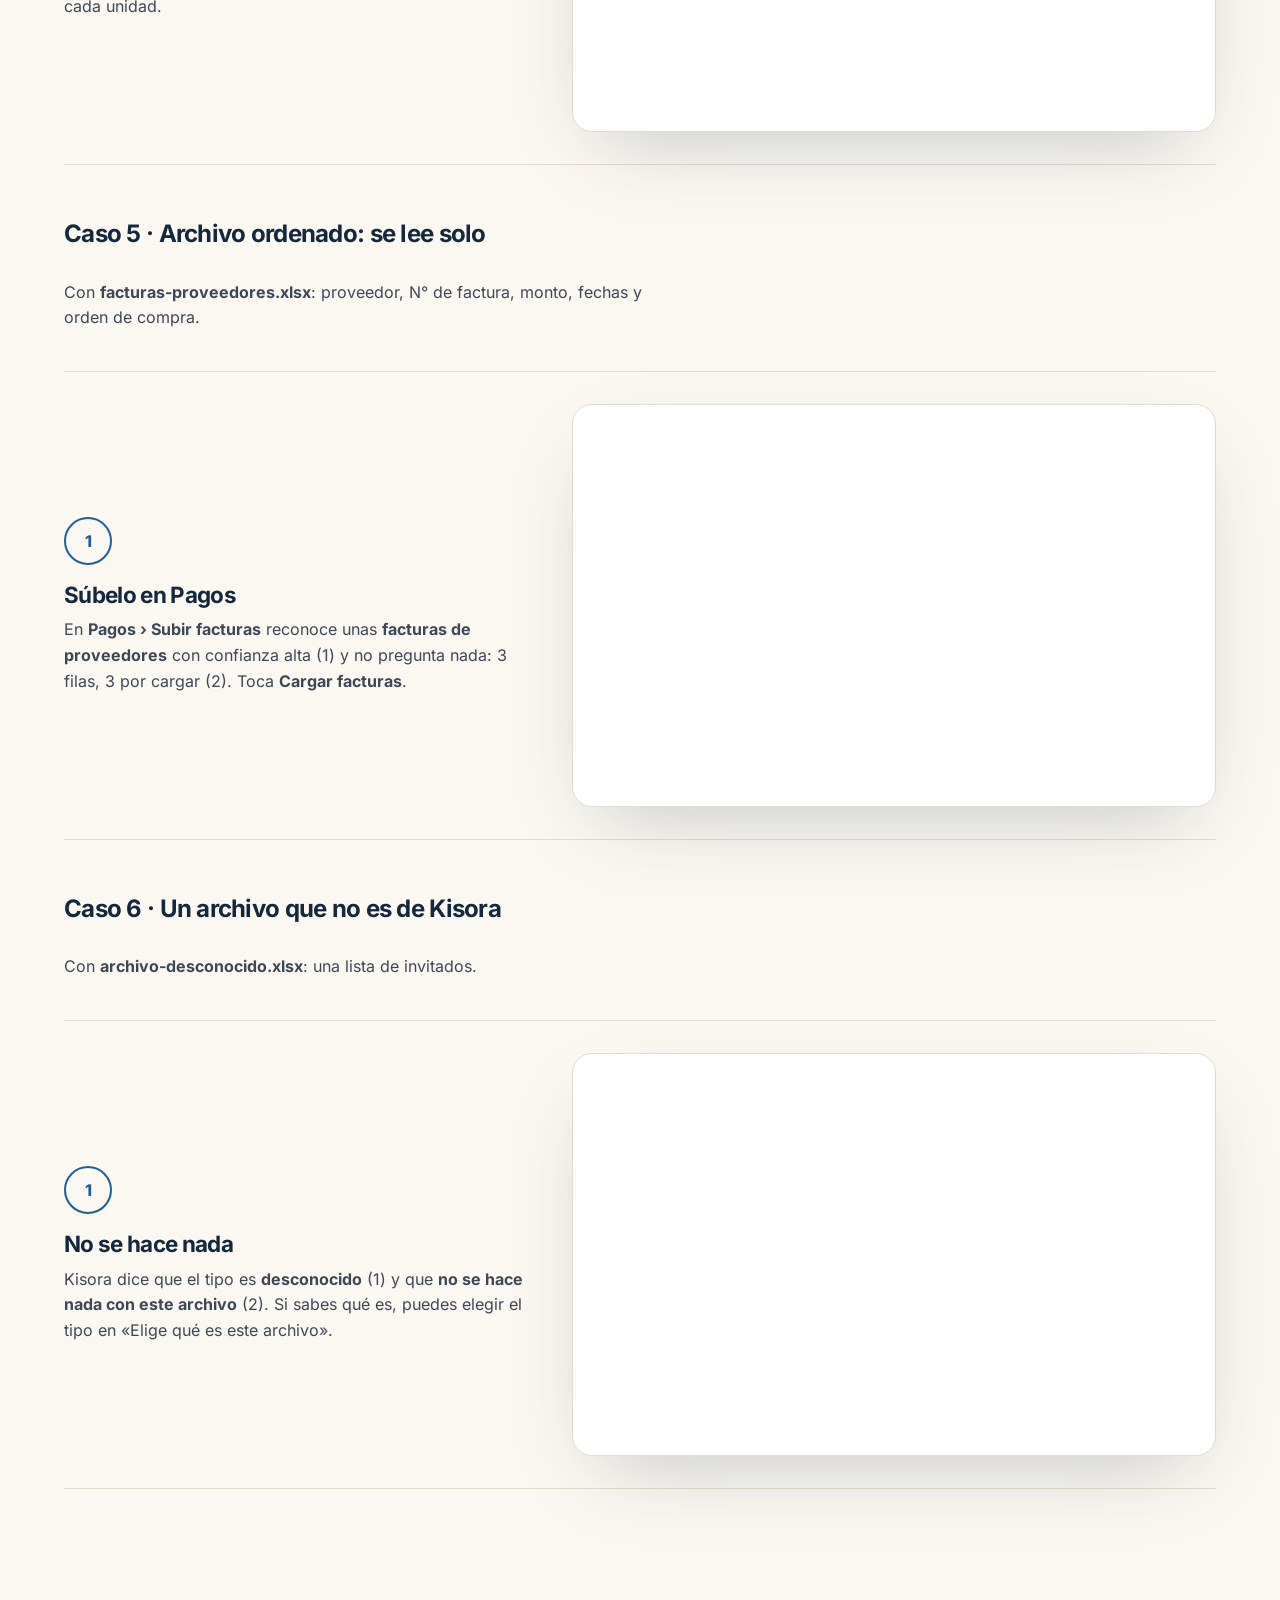
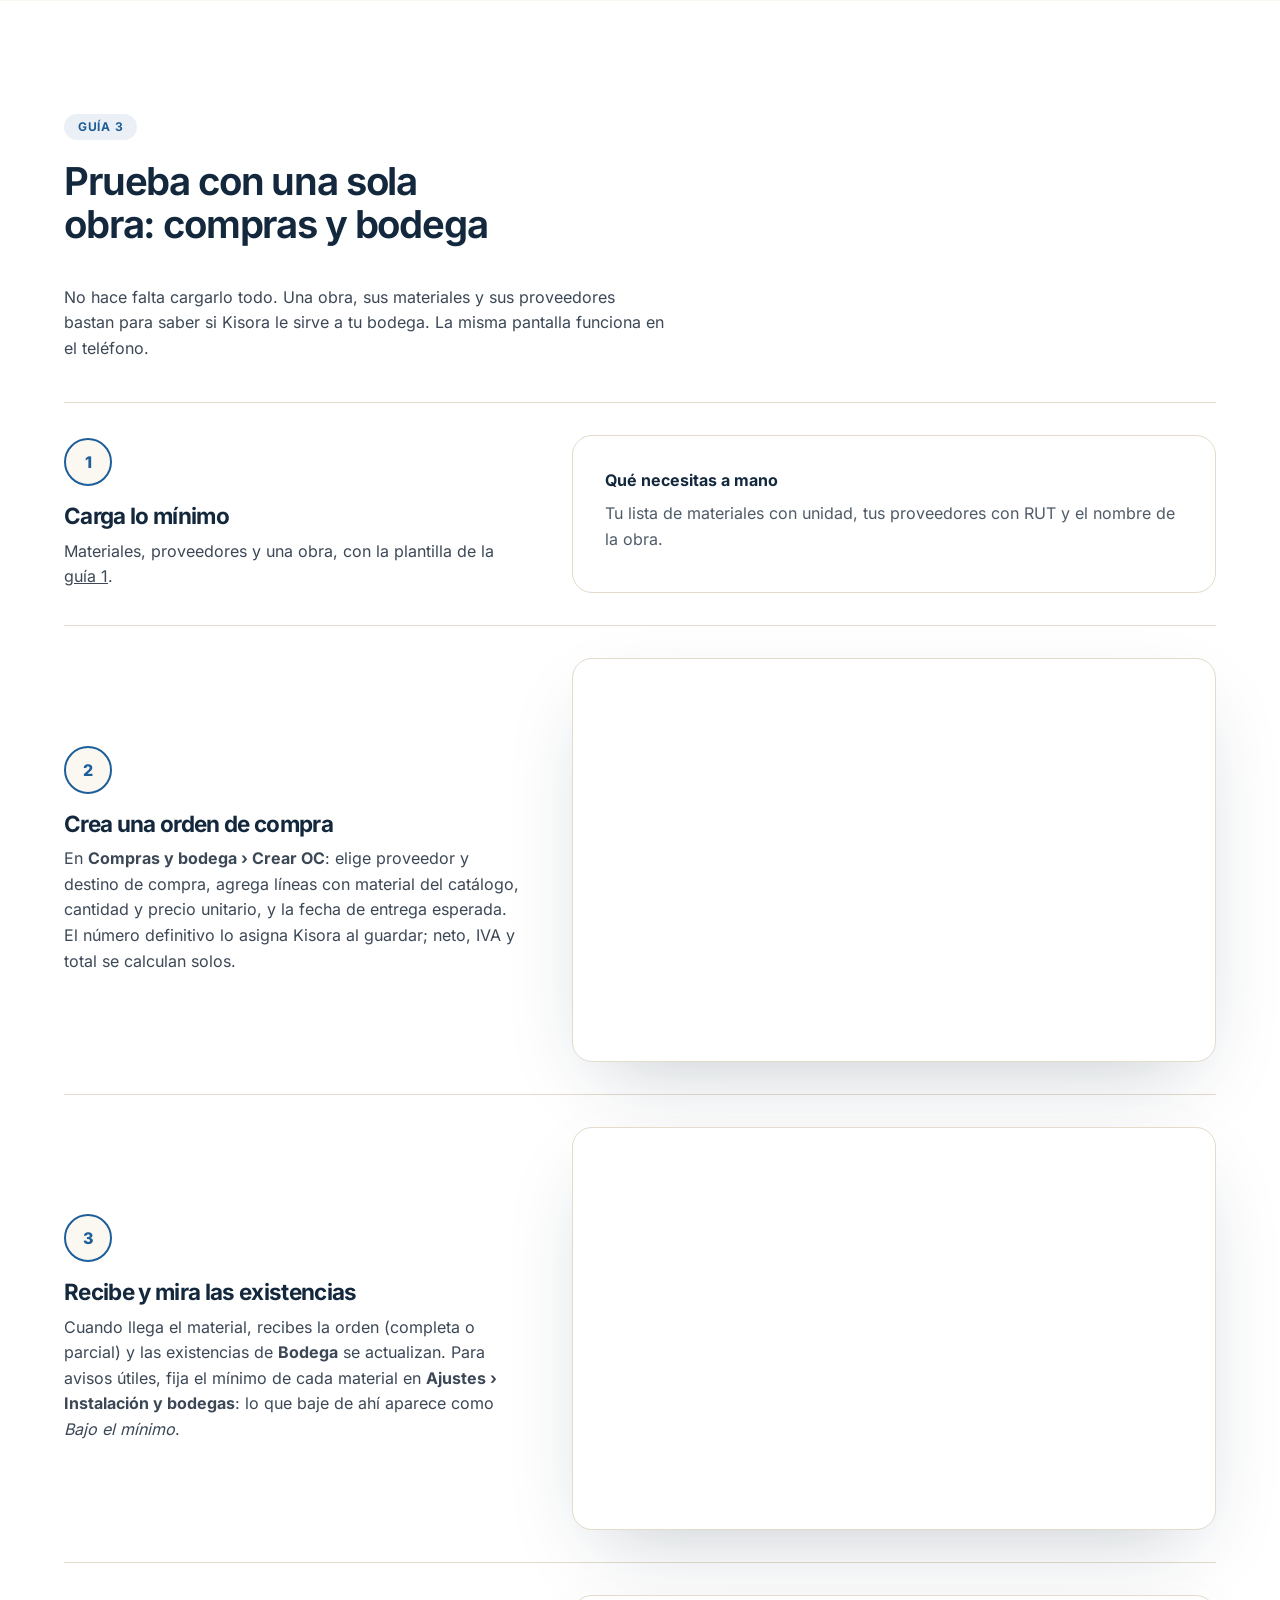
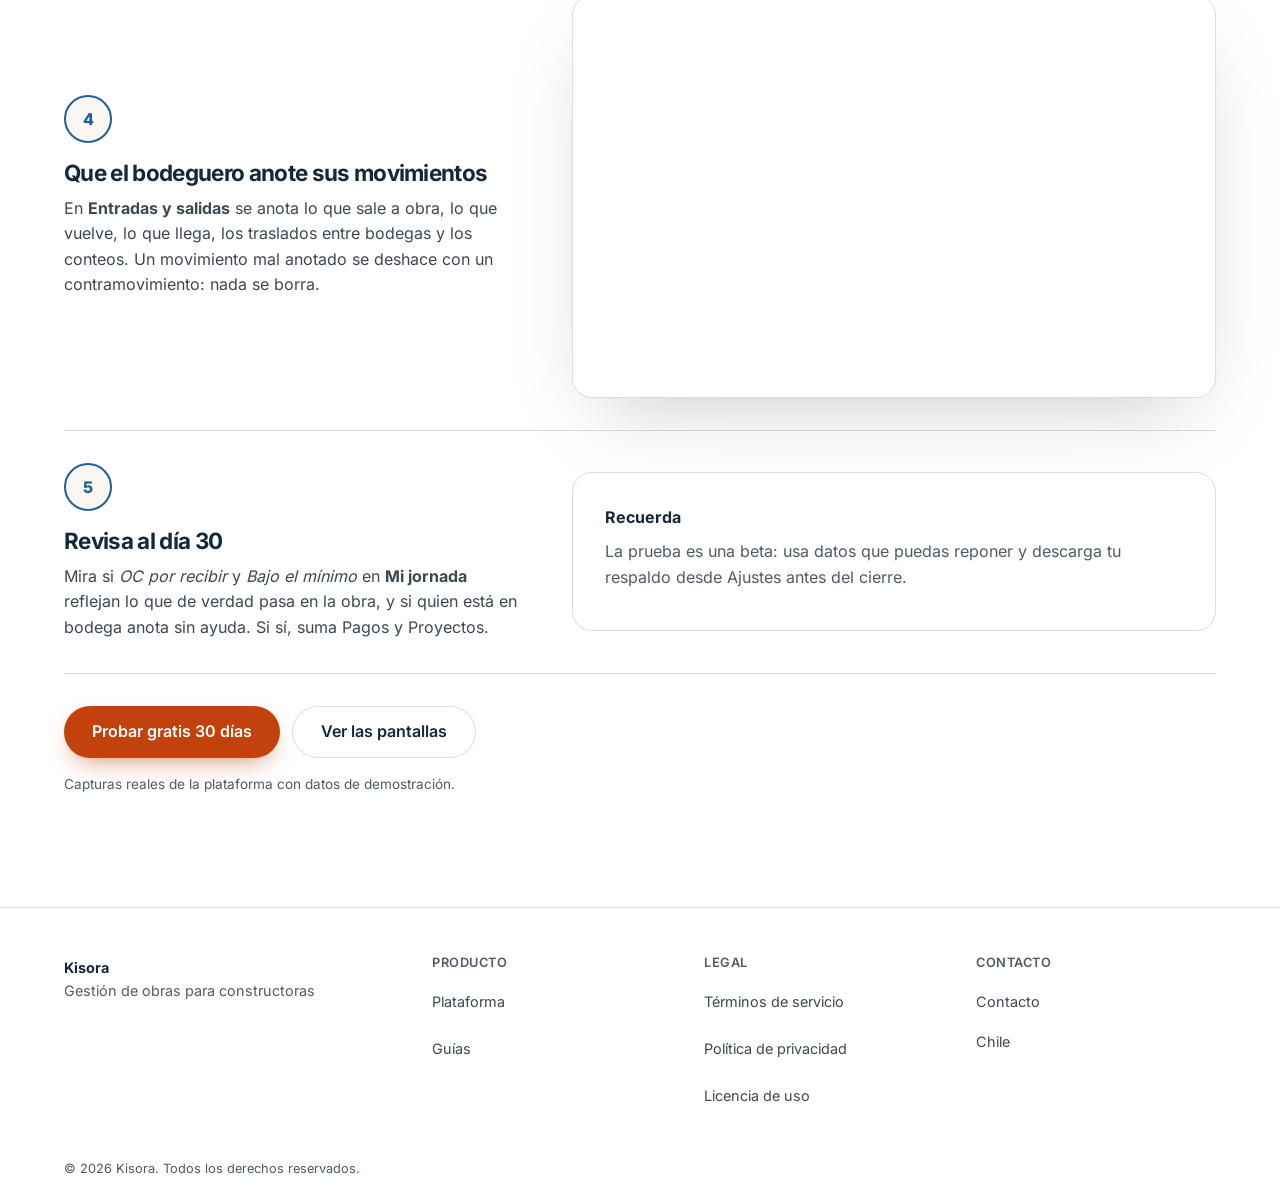
==== commit 74c4a70d: "Landing: beta de 30 días, aviso de beta y sin planes ni pago - Prueba de 14 a 30 días en inicio, guí" ====
--- a/guias/index.html
+++ b/guias/index.html
@@ -35,6 +35,7 @@
     <a class="btn p s" href="/probar.html">Probar gratis</a>
   </div>
 </header>
+<div class="aviso-beta" role="note"><span class="aviso-tag">Beta</span><span>Las funciones y el diseño pueden cambiar.</span></div>
 
 <main id="contenido">
 
@@ -42,7 +43,7 @@
   <div class="c">
     <span class="tag">Guías</span>
     <h1>Kisora, paso a paso</h1>
-    <p class="lead">Tres guías con capturas reales de la plataforma y datos de demostración. Disponibles a cualquier hora. Si quieres verlo con tus propios datos, creas tu prueba de 14 días sin tarjeta.</p>
+    <p class="lead">Tres guías con capturas reales de la plataforma y datos de demostración. Disponibles a cualquier hora. Si quieres verlo con tus propios datos, creas tu prueba de 30 días sin tarjeta.</p>
     <div class="acc">
       <a class="btn p" href="#carga">Cargar desde Excel</a>
       <a class="btn" href="#archivos">Cómo lee tus archivos</a>
@@ -233,11 +234,11 @@
         <div class="win"><img src="/img/guia-obra-3.webp" width="1440" height="900" loading="lazy" alt="Entradas y salidas de bodega, con fecha, material, cantidad y obra"></div>
       </li>
       <li class="g-paso">
-        <div class="g-txt"><span class="k-nd">5</span><h3>Revisa al día 14</h3><p>Mira si <em>OC por recibir</em> y <em>Bajo el mínimo</em> en <strong>Mi jornada</strong> reflejan lo que de verdad pasa en la obra, y si quien está en bodega anota sin ayuda. Si sí, suma Pagos y Proyectos.</p></div>
+        <div class="g-txt"><span class="k-nd">5</span><h3>Revisa al día 30</h3><p>Mira si <em>OC por recibir</em> y <em>Bajo el mínimo</em> en <strong>Mi jornada</strong> reflejan lo que de verdad pasa en la obra, y si quien está en bodega anota sin ayuda. Si sí, suma Pagos y Proyectos.</p></div>
         <div class="g-nota card"><p><strong>Recuerda</strong></p><p class="mu">La prueba es una beta: usa datos que puedas reponer y descarga tu respaldo desde Ajustes antes del cierre.</p></div>
       </li>
     </ol>
-    <div class="acc g-fin"><a class="btn p" href="/probar.html">Probar gratis 14 días</a><a class="btn" href="/#plataforma">Ver las pantallas</a></div>
+    <div class="acc g-fin"><a class="btn p" href="/probar.html">Probar gratis 30 días</a><a class="btn" href="/#plataforma">Ver las pantallas</a></div>
     <p class="nota">Capturas reales de la plataforma con datos de demostración.</p>
   </div>
 </section>
@@ -247,7 +248,7 @@
 <footer class="pie">
   <div class="c pg">
     <div><strong>Kisora</strong><p class="mu">Gestión de obras para constructoras</p></div>
-    <div><h3>Producto</h3><a href="/#plataforma">Plataforma</a><a href="/#planes">Planes</a><a href="/guias/">Guías</a></div>
+    <div><h3>Producto</h3><a href="/#plataforma">Plataforma</a><a href="/guias/">Guías</a></div>
     <div><h3>Legal</h3><a href="/legal/terminos.html">Términos de servicio</a><a href="/legal/privacidad.html">Política de privacidad</a><a href="/legal/licencia.html">Licencia de uso</a></div>
     <div><h3>Contacto</h3><a href="mailto:kisora.contacto@zohomail.com">Contacto</a><span>Chile</span></div>
   </div>
--- a/css/nuevo.css
+++ b/css/nuevo.css
@@ -91,3 +91,6 @@
 .g-tabla th{color:var(--mu);font-weight:600}
 .g-tipos .k-m a{display:inline-block;margin-top:12px;padding-block:10px;font-weight:700;color:var(--ac);text-underline-offset:4px}
 .k-p+.k-mod{margin-top:32px}
+/* aviso de beta: franja chica bajo la cabecera, sin fijarse ni tapar nada */
+.aviso-beta{display:flex;align-items:center;justify-content:center;gap:10px;padding:6px 16px;font-size:.85rem;line-height:1.35;color:var(--ink);background:var(--sf2);border-bottom:1px solid var(--ln)}
+.aviso-tag{flex:none;padding:2px 9px;border-radius:999px;background:var(--g);color:var(--gt);font:700 .7rem/1.4 var(--m);letter-spacing:.1em;text-transform:uppercase}
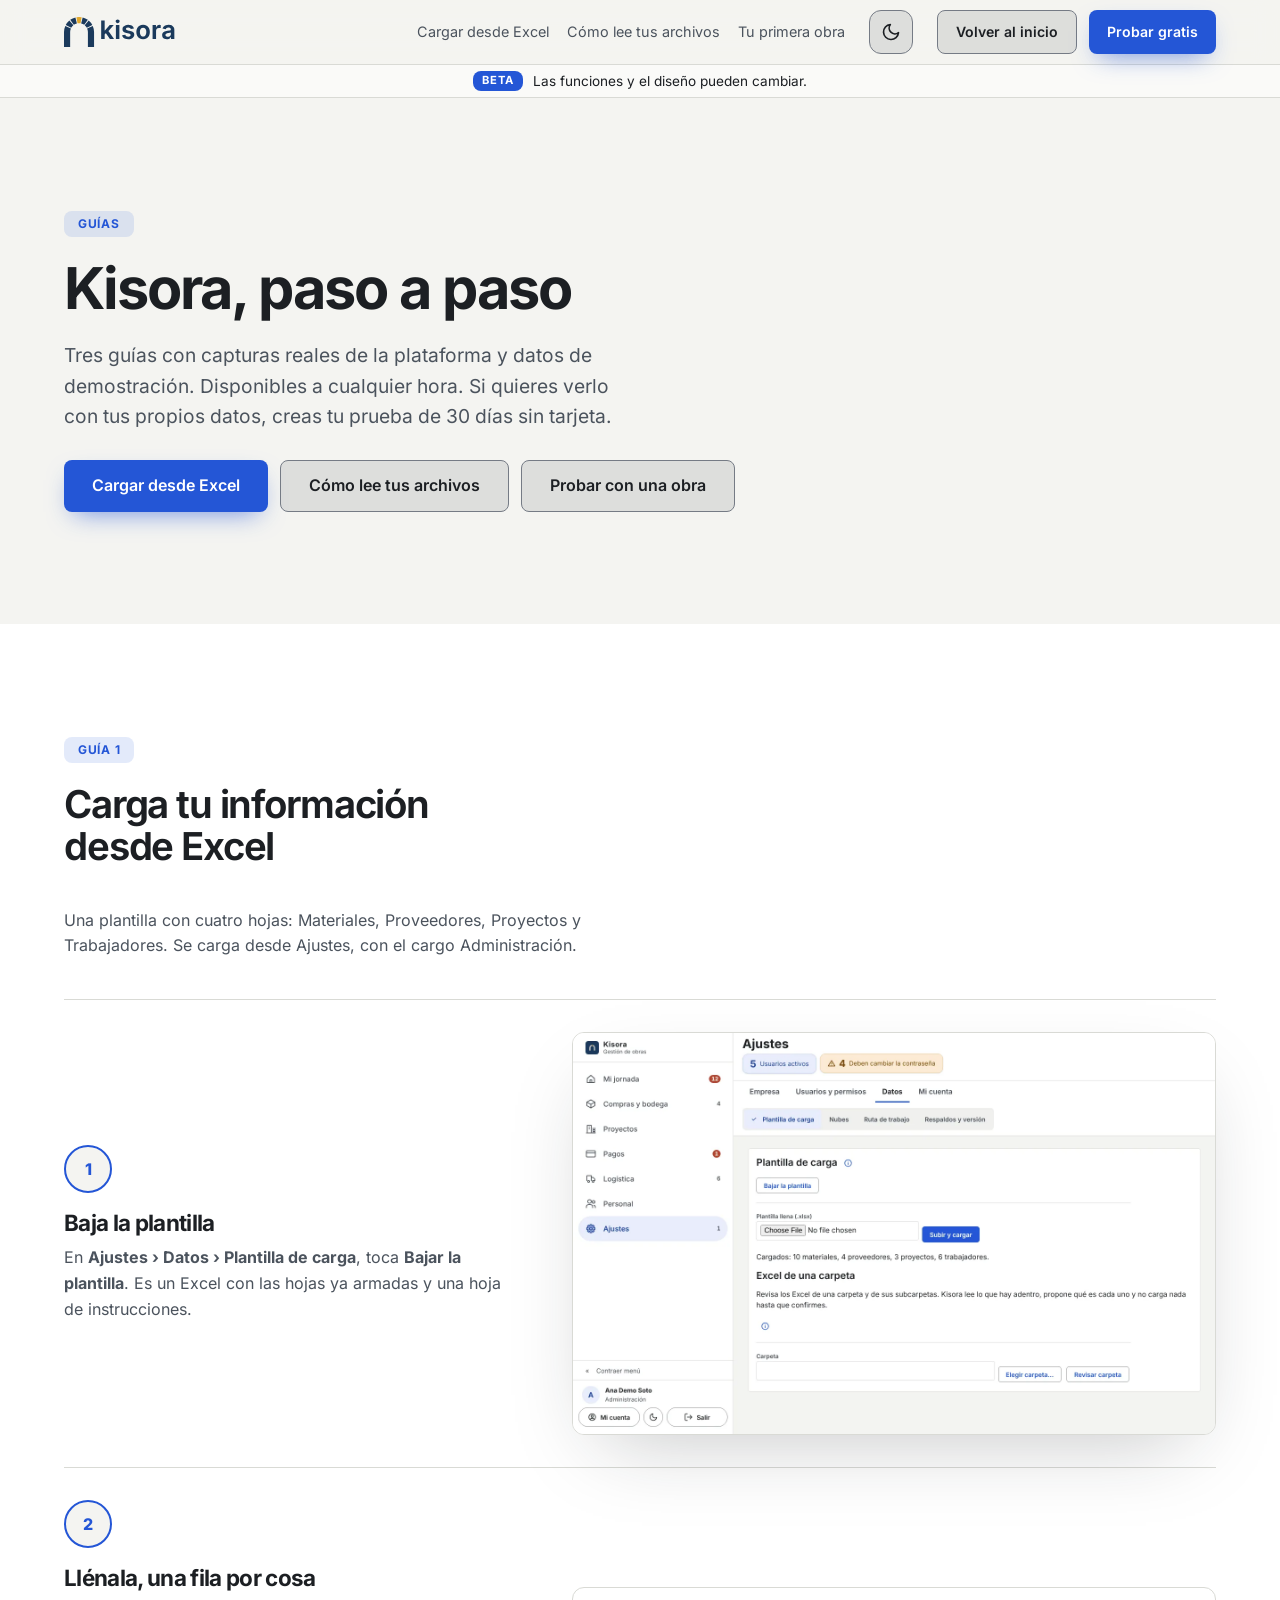
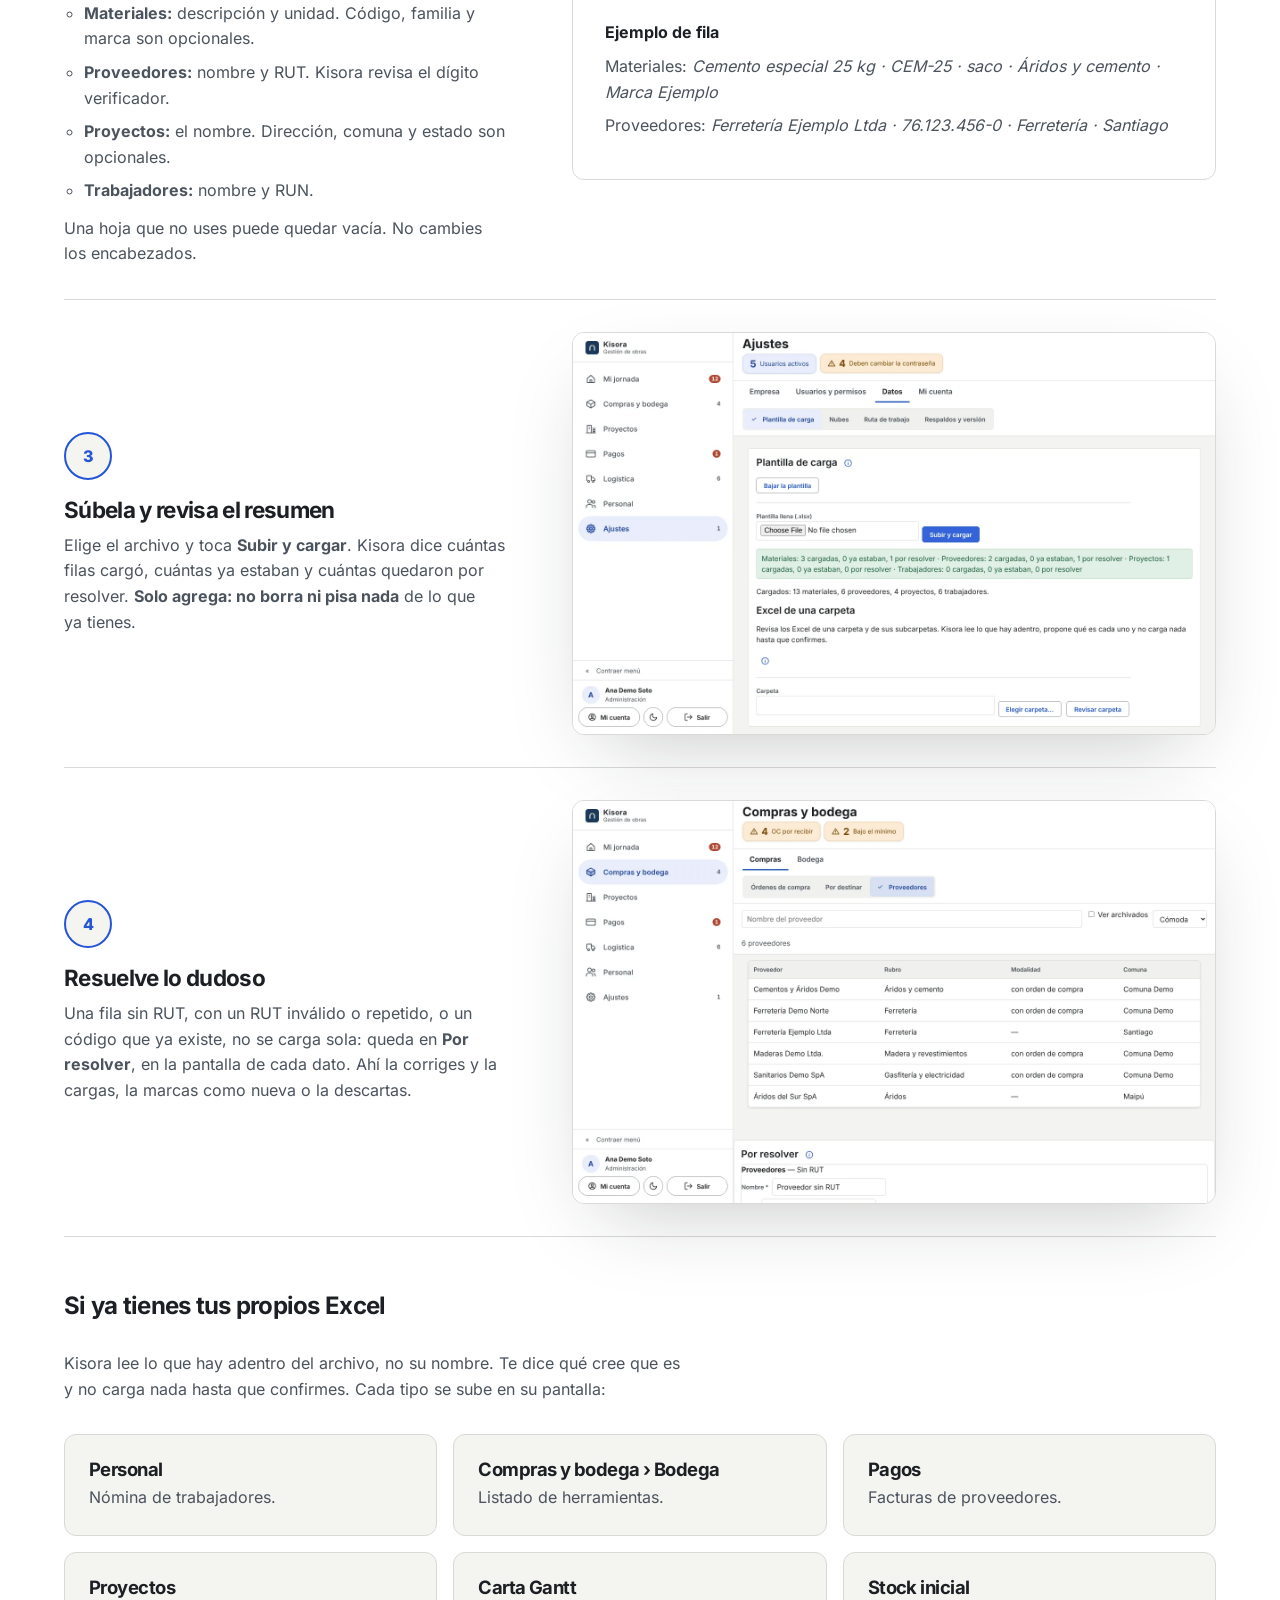
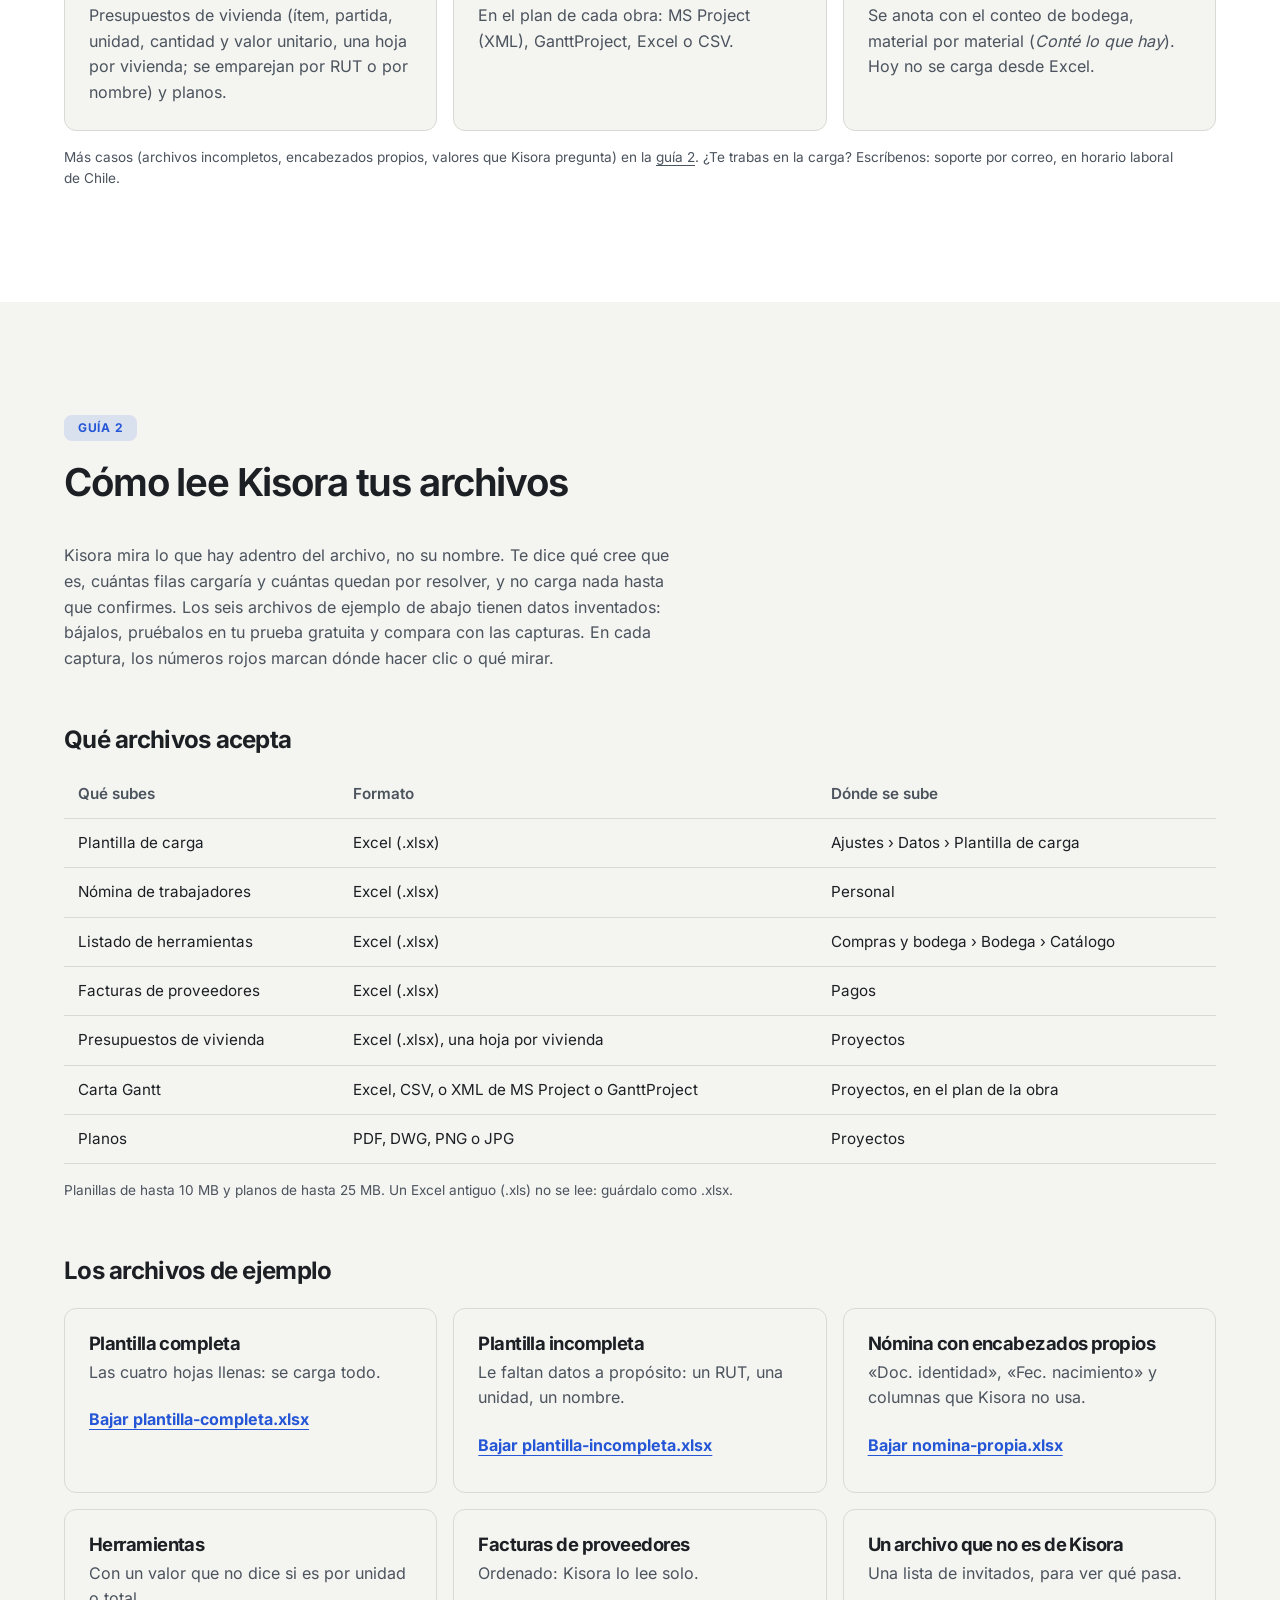
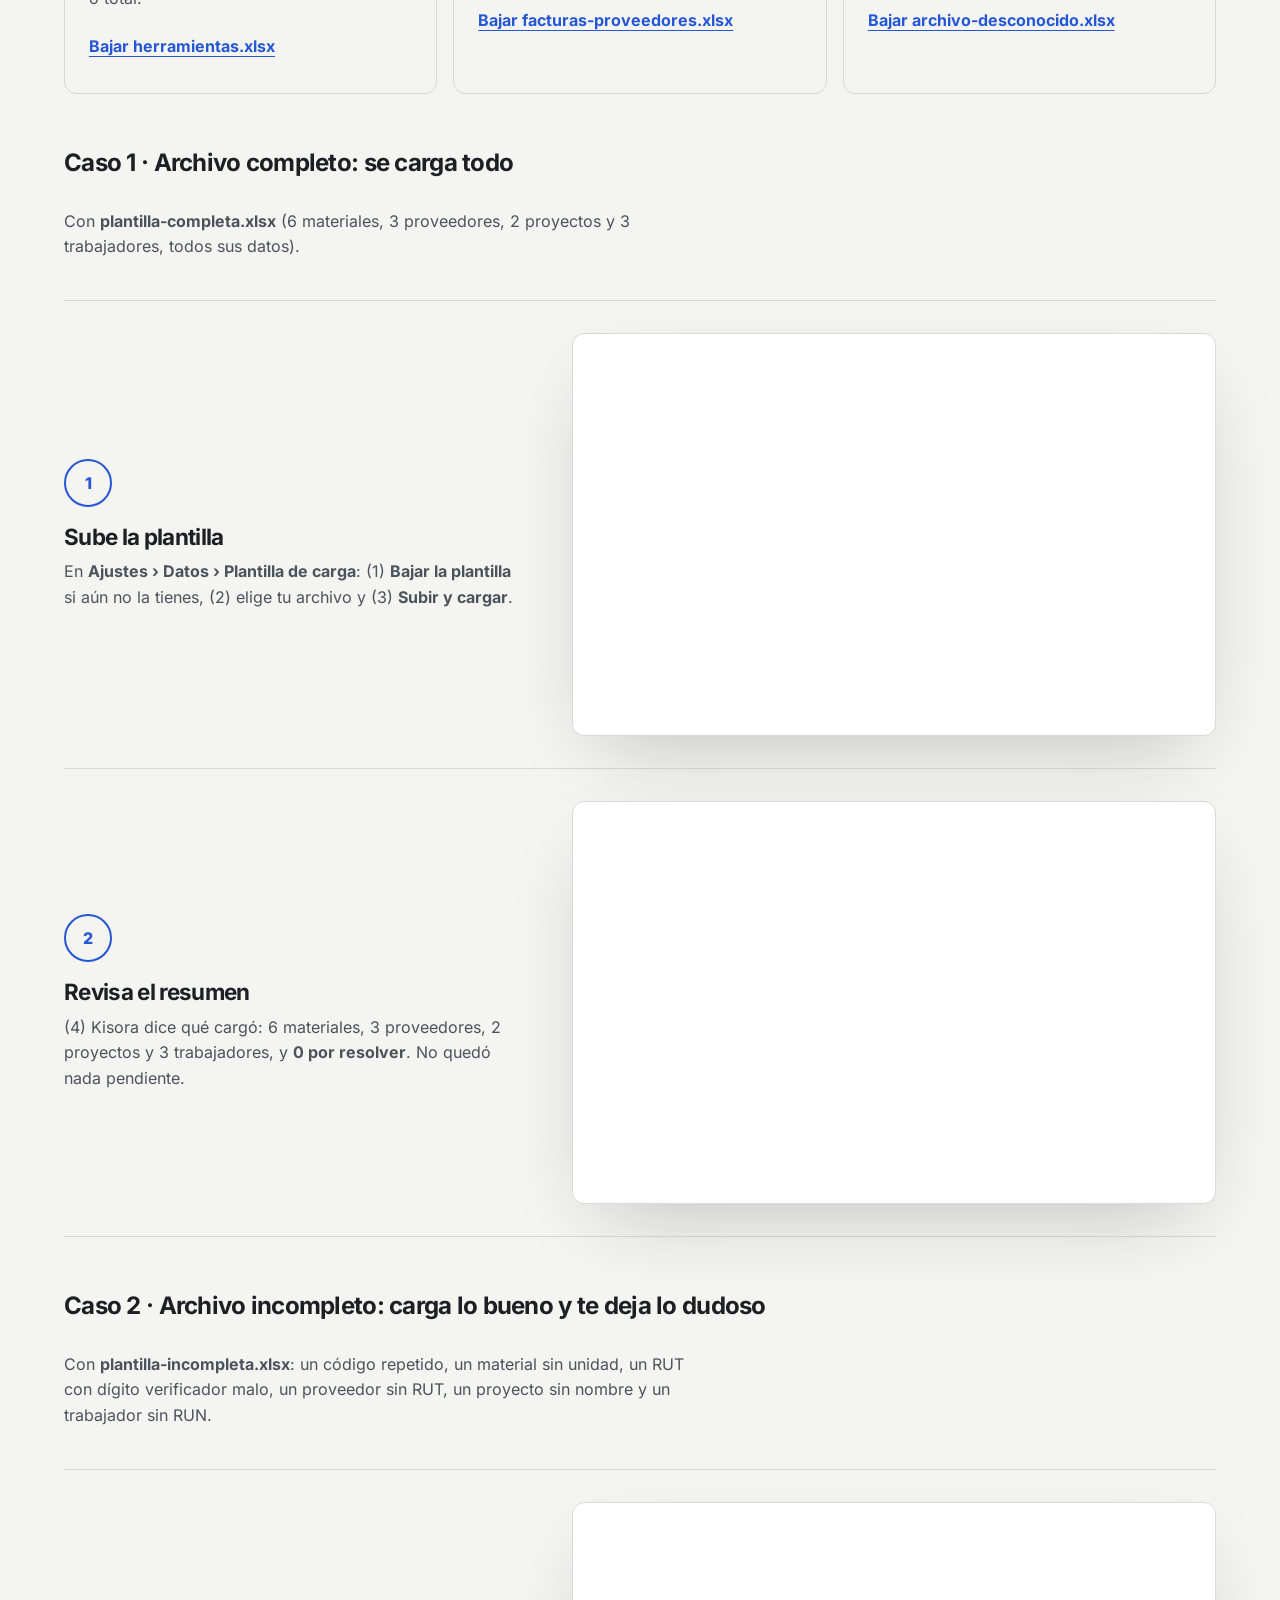
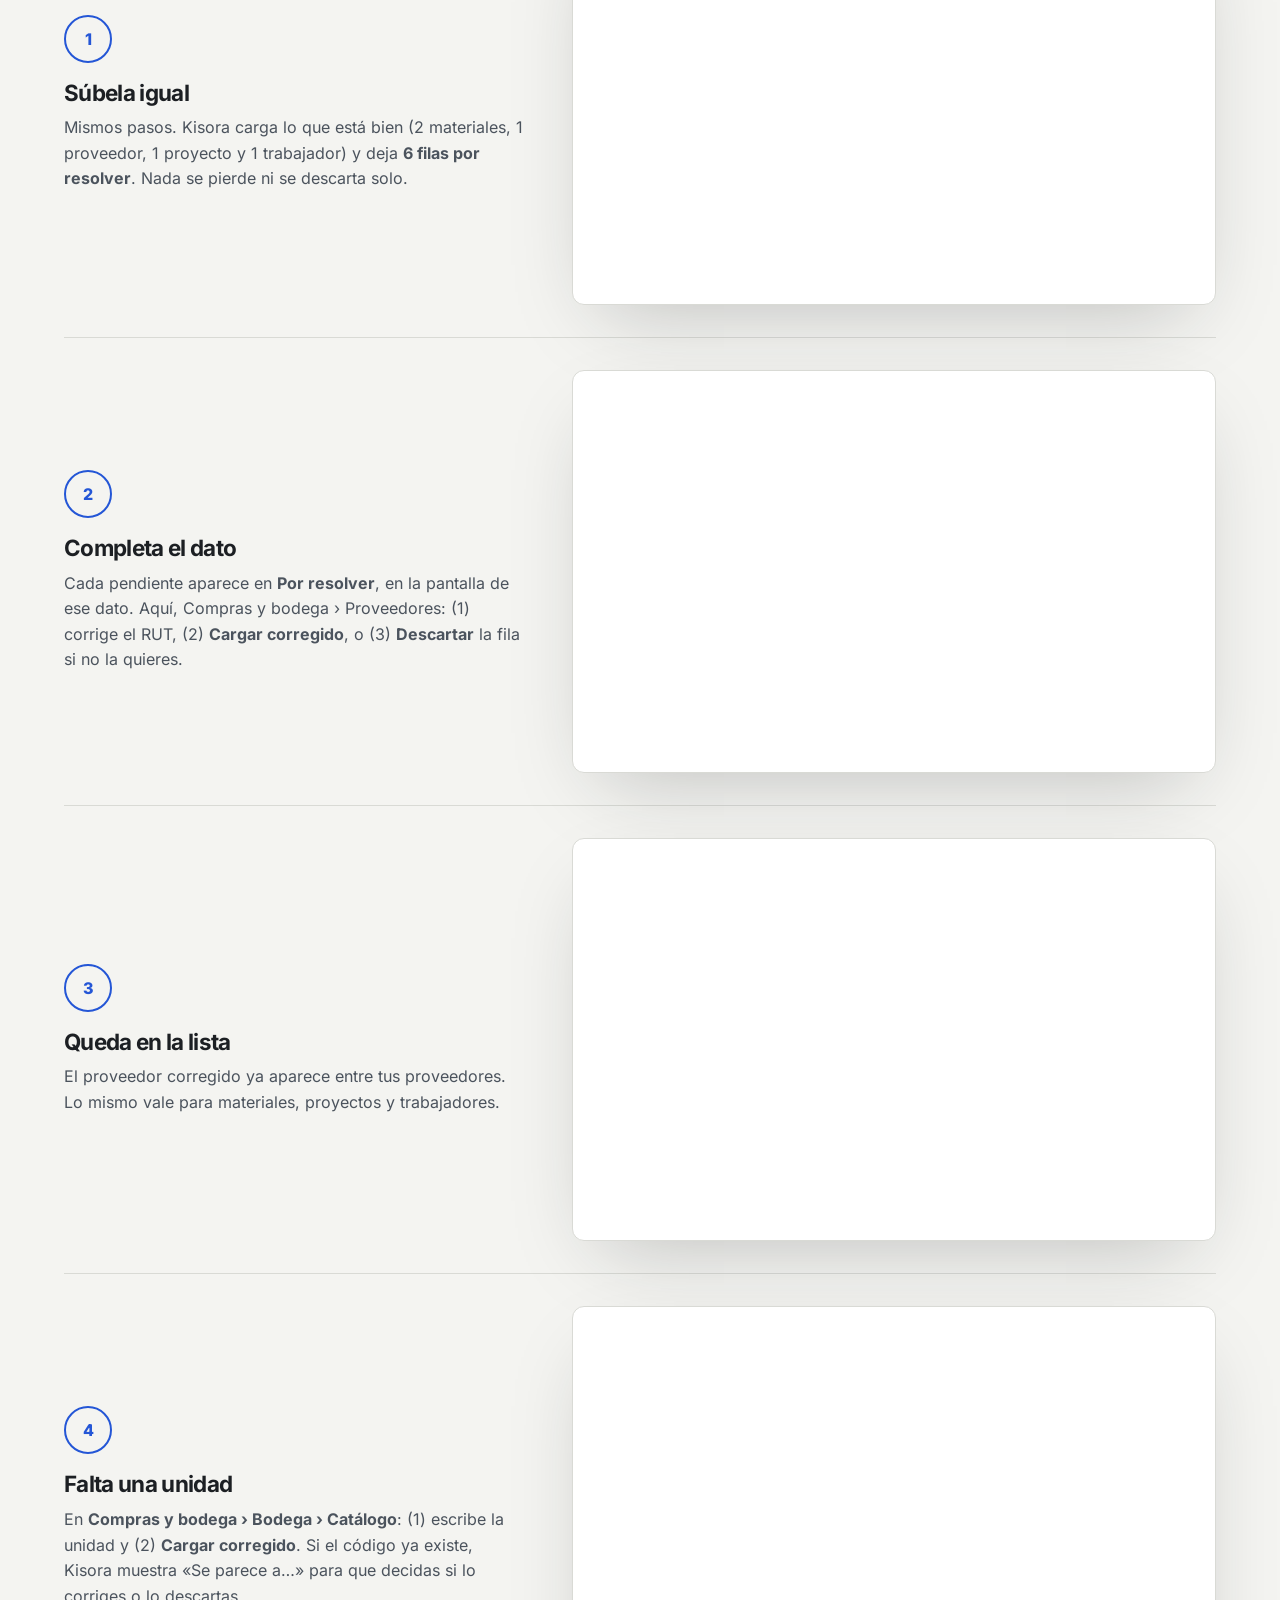
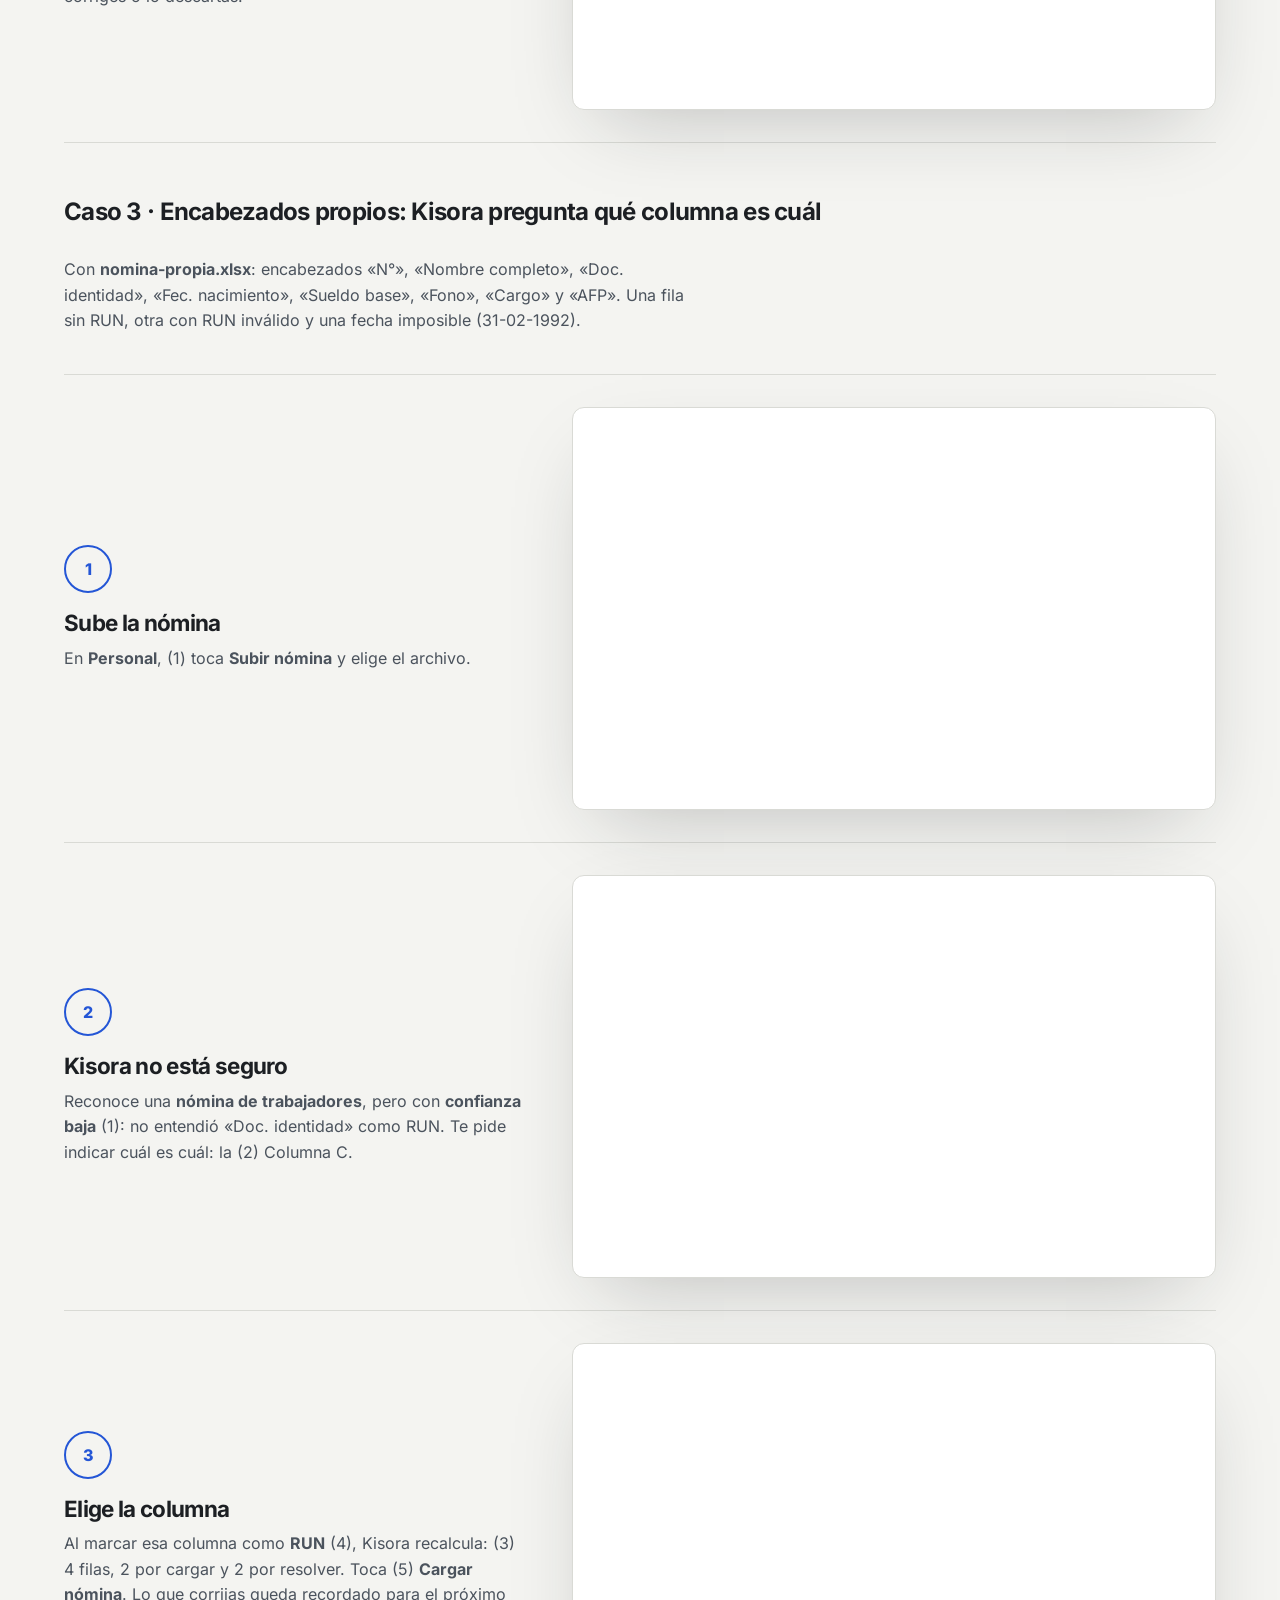
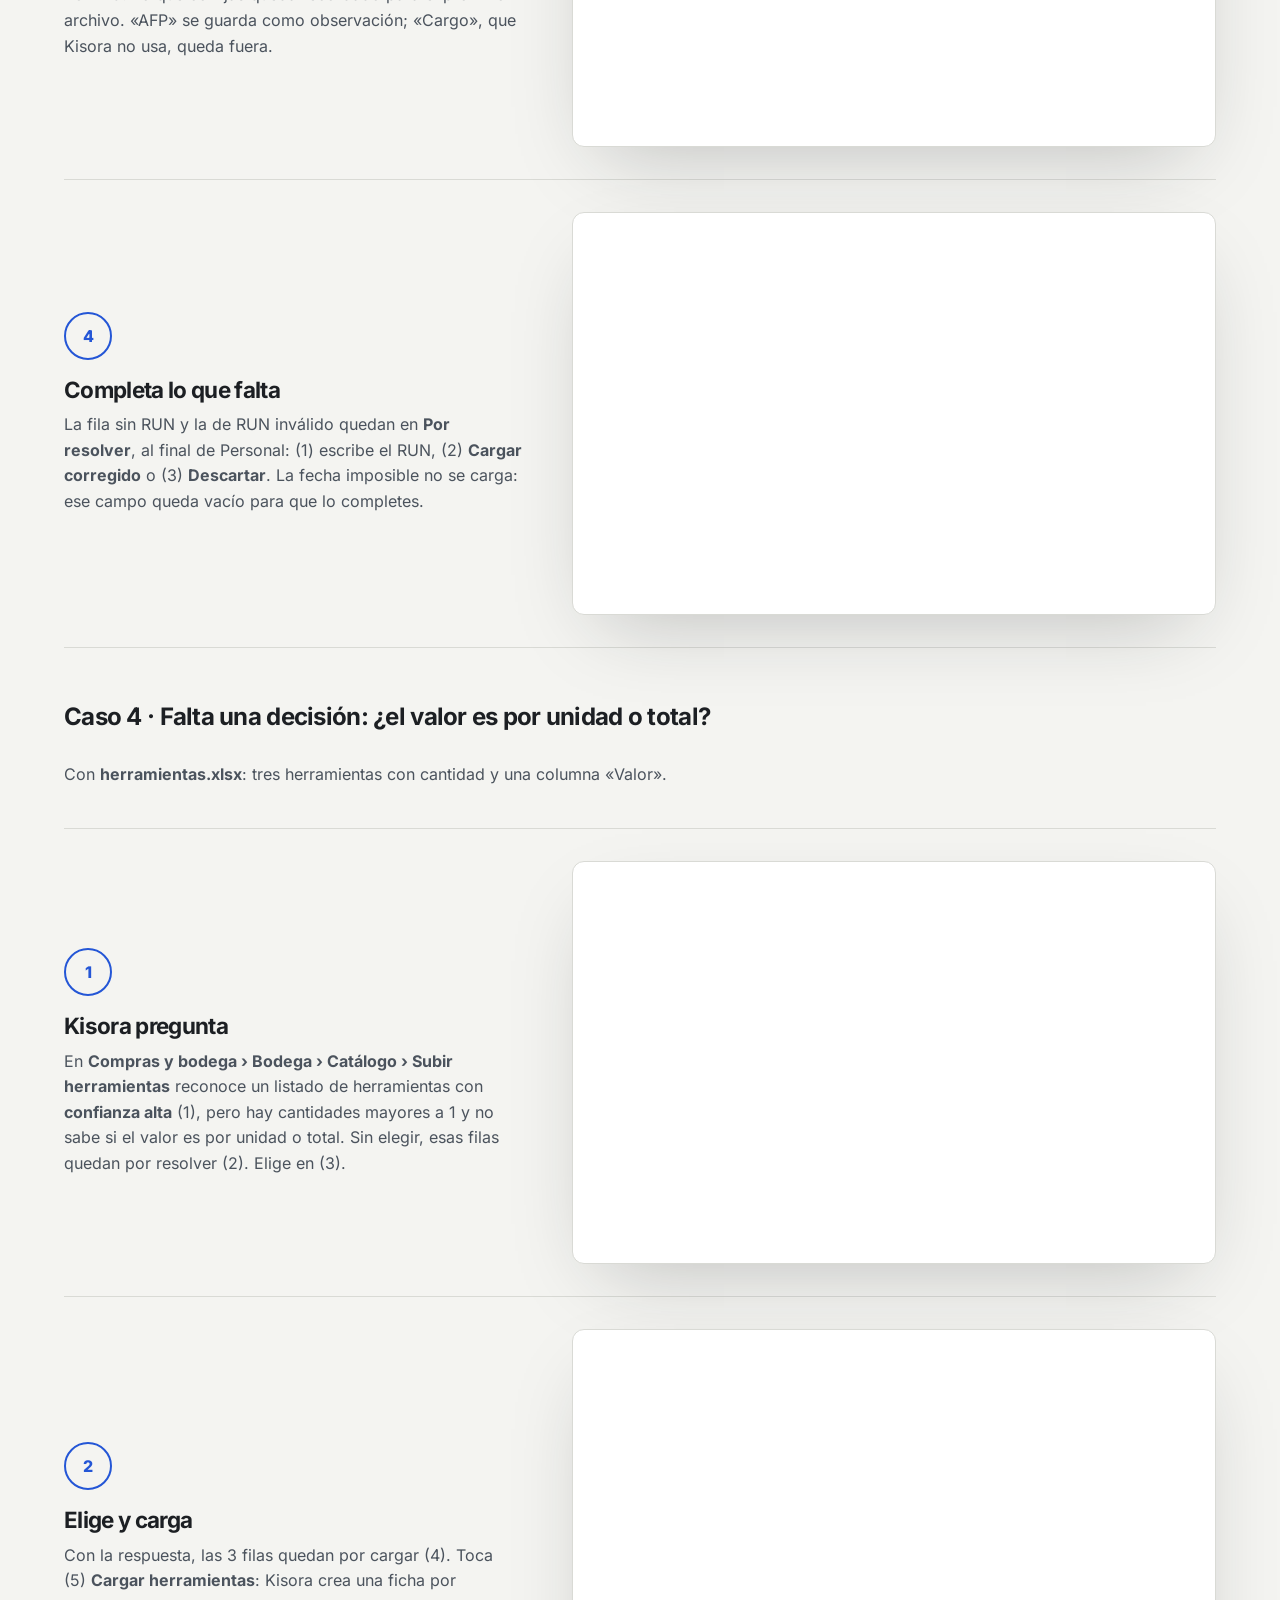
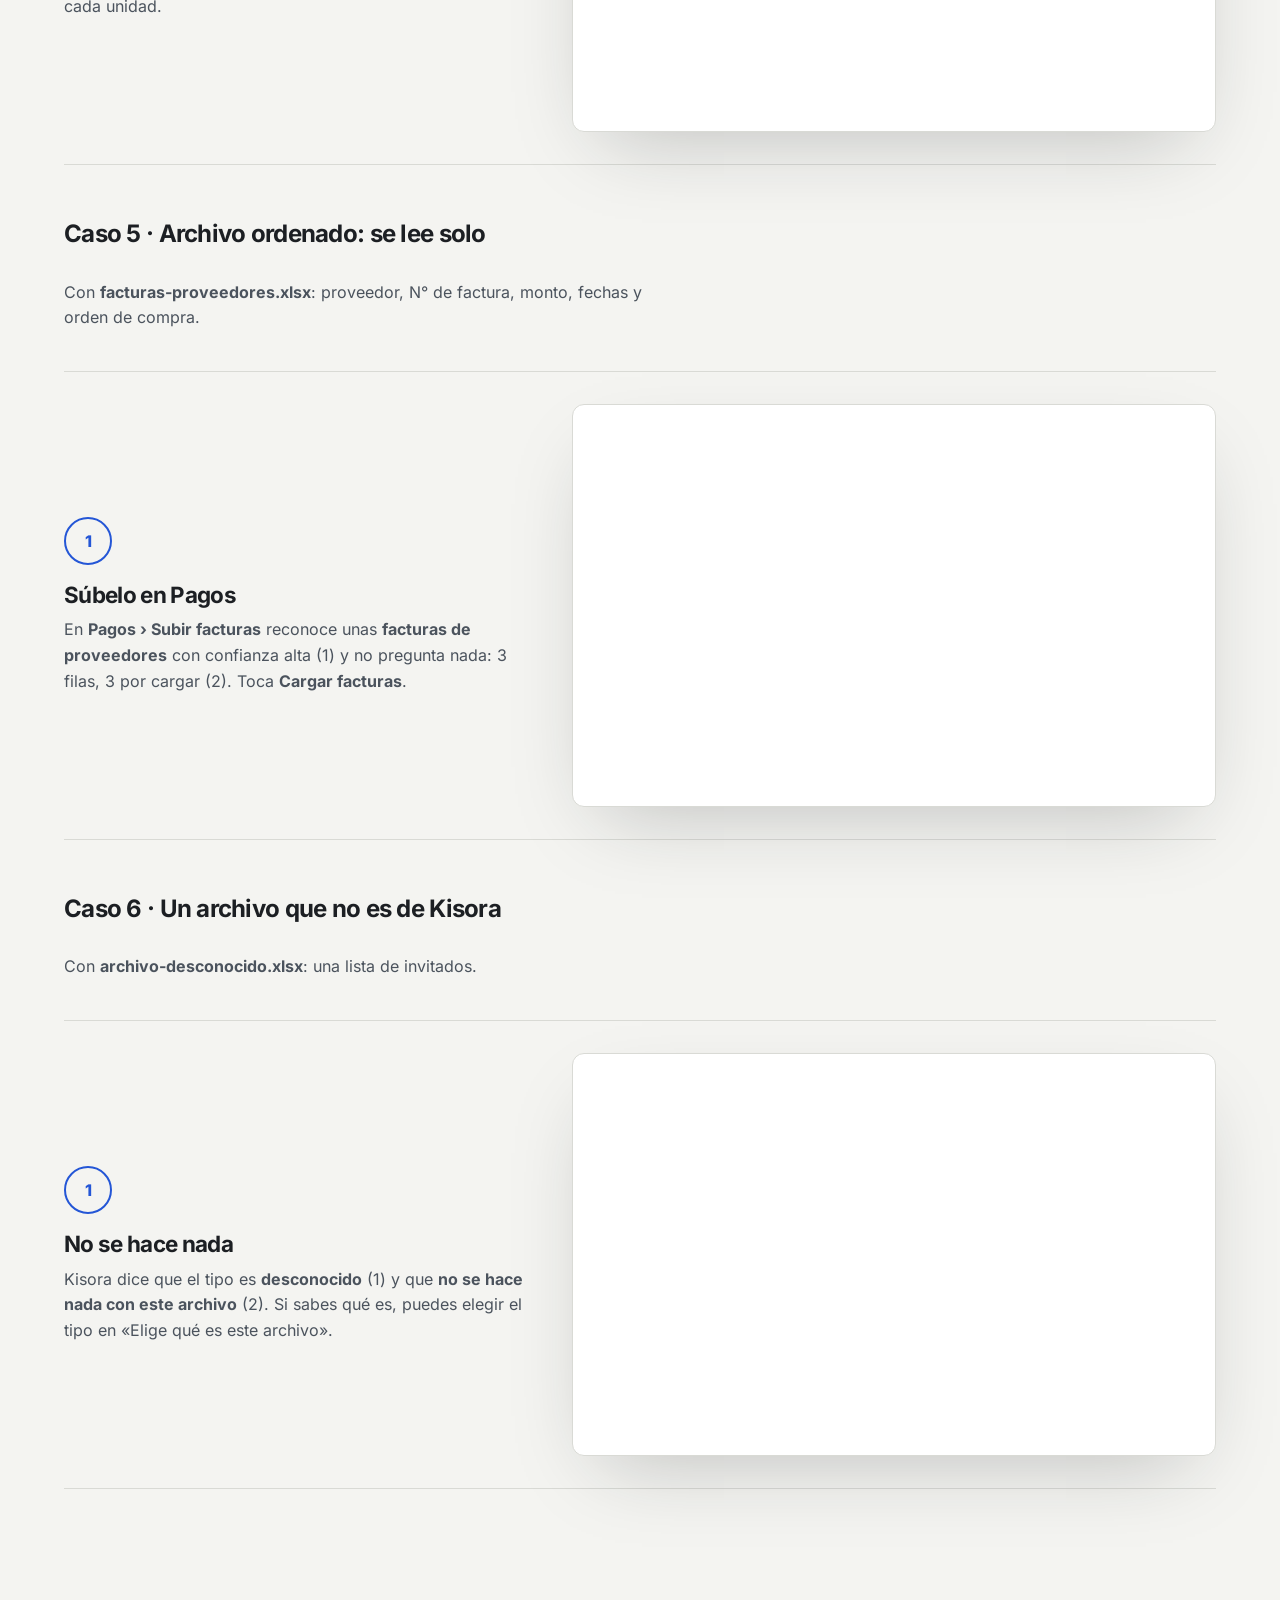
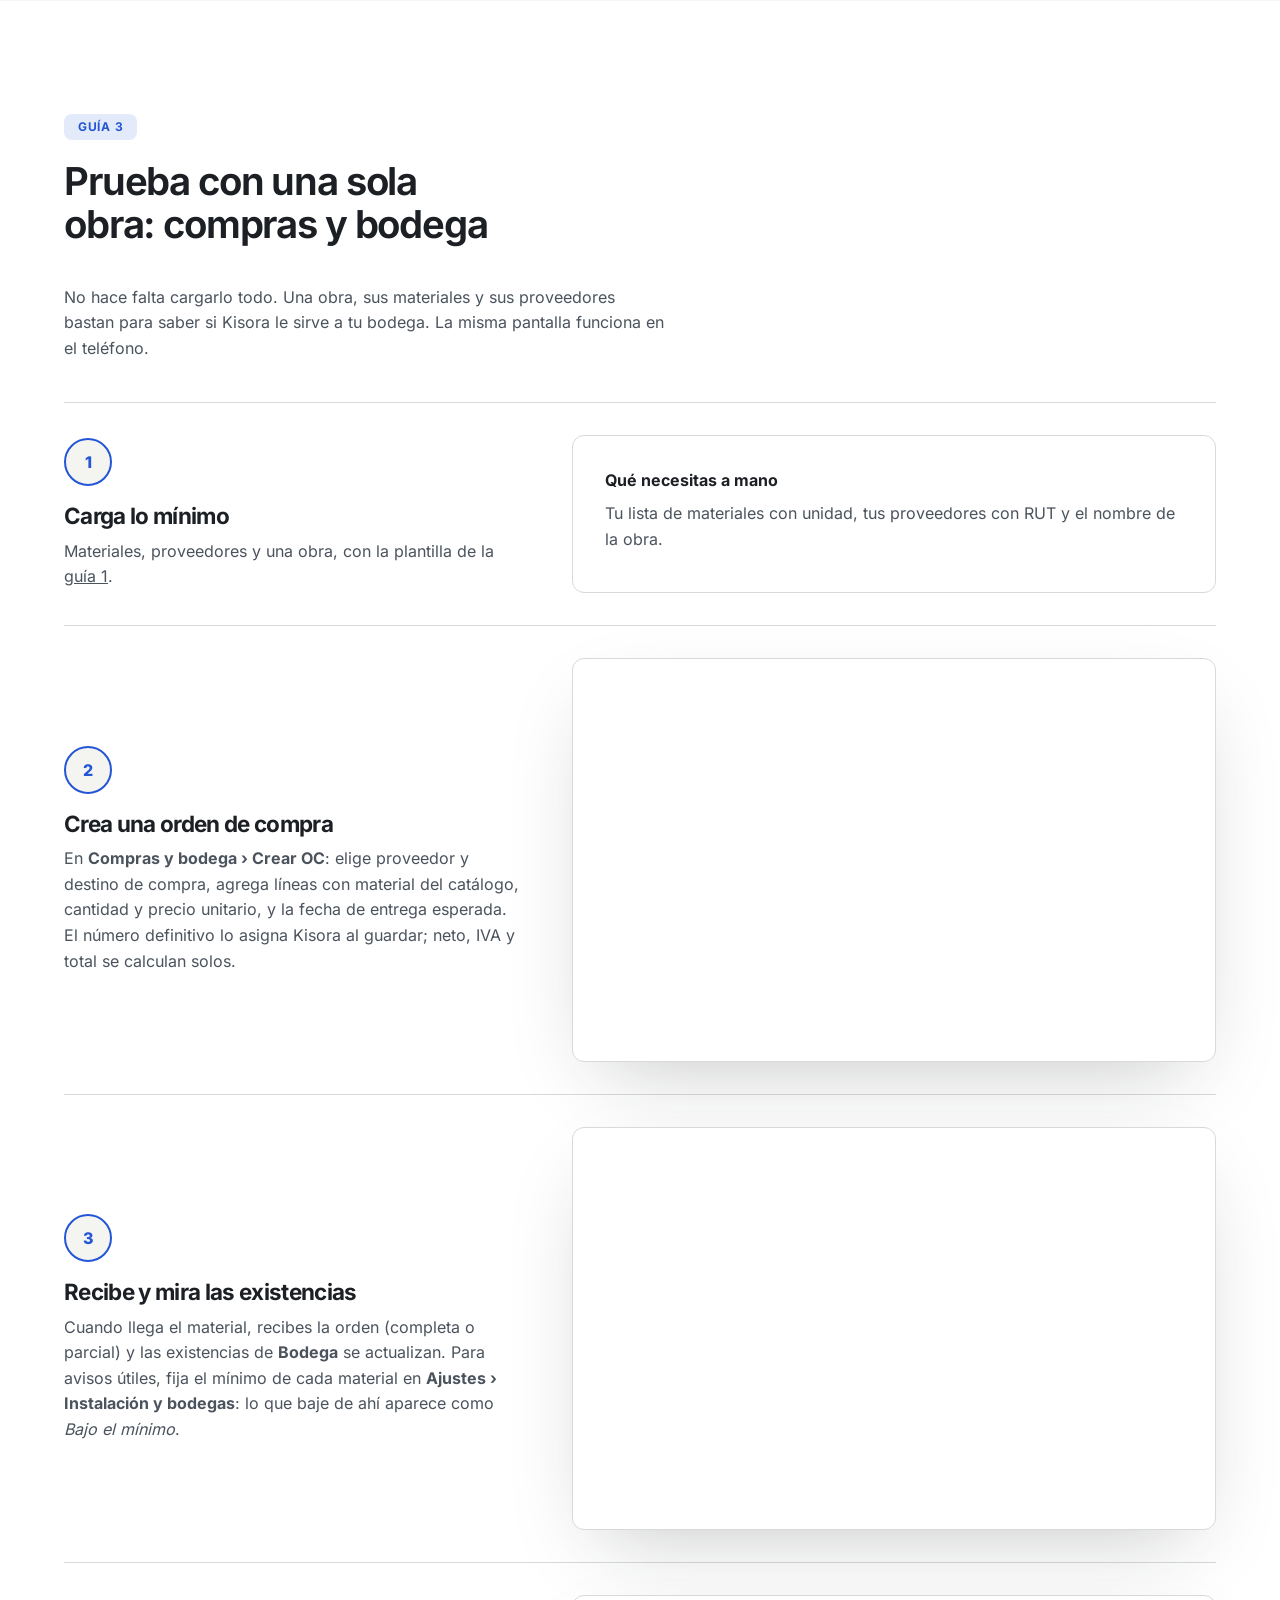
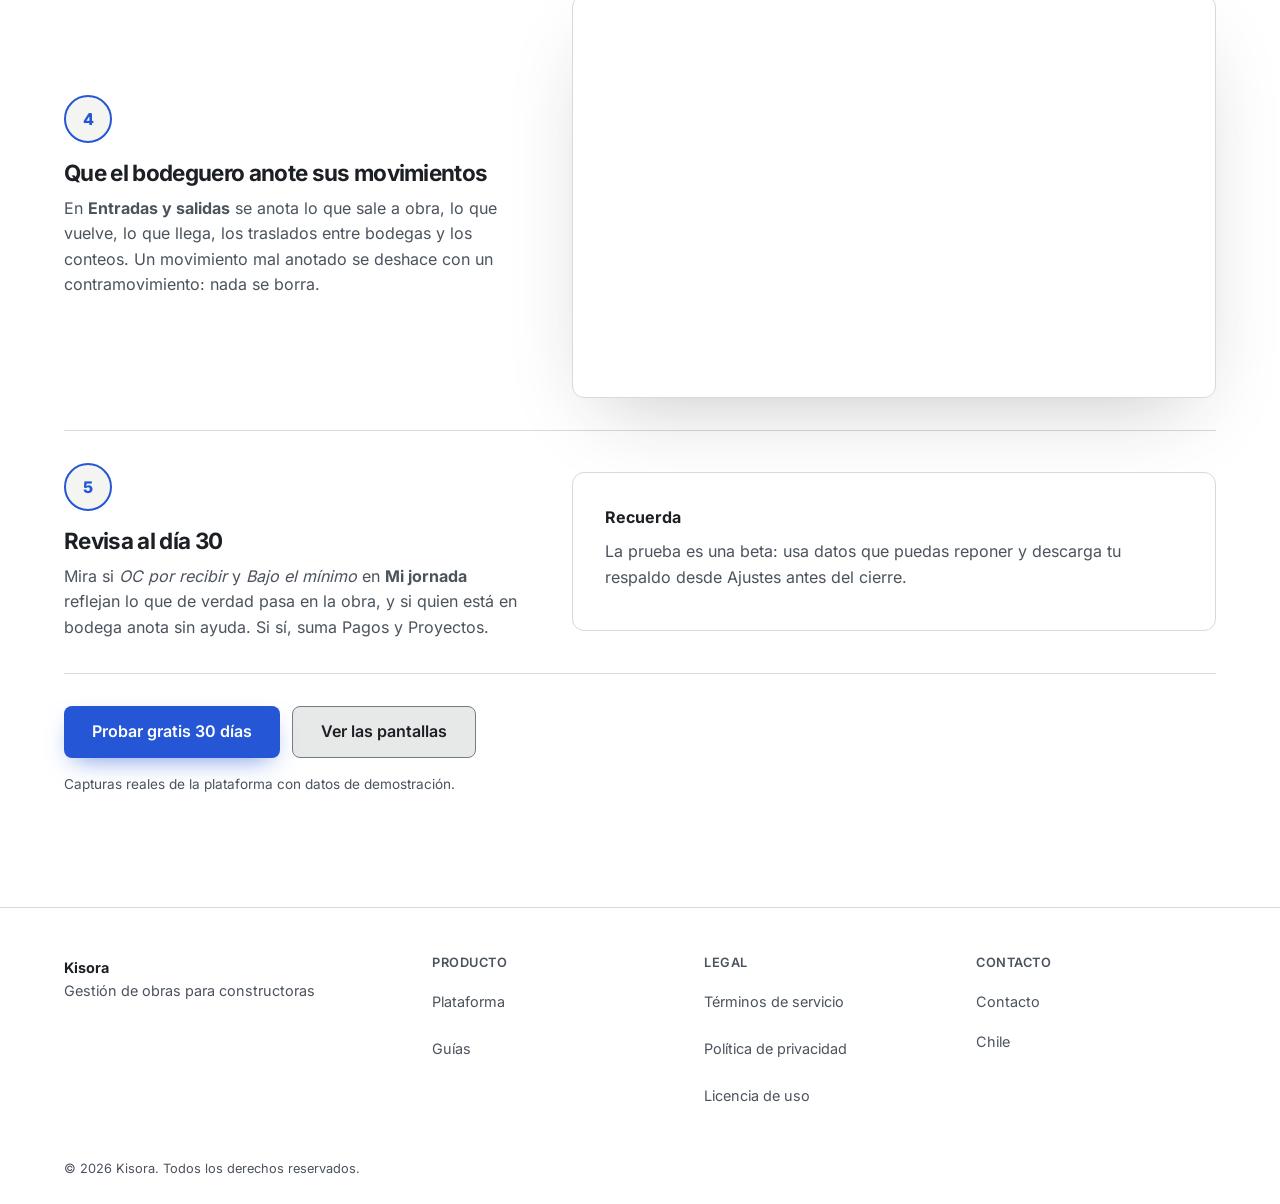
==== commit 00b0f8ea: "Sincronizar landing con paleta V3: theme-color, manifest, README; retirar fuente Bricolage Co-Author" ====
--- a/guias/index.html
+++ b/guias/index.html
@@ -6,7 +6,7 @@
 <title>Guías paso a paso | Kisora</title>
 <meta name="description" content="Cómo cargar tu información desde Excel y cómo probar Kisora con una sola obra, paso a paso y con capturas reales de la plataforma.">
 <link rel="canonical" href="https://kisora.cl/guias/">
-<meta name="theme-color" content="#F7F6F3">
+<meta name="theme-color" content="#F4F4F1">
 <meta http-equiv="Content-Security-Policy" content="default-src 'self'; img-src 'self' data:; connect-src 'self'; object-src 'none'; base-uri 'self'; form-action 'self'">
 <meta property="og:type" content="website">
 <meta property="og:locale" content="es_CL">
--- a/css/landing.css
+++ b/css/landing.css
@@ -1,5 +1,5 @@
 @font-face{font-family:"Inter";font-style:normal;font-weight:100 900;font-display:swap;src:url(/fonts/InterVariable.woff2) format("woff2")}
-:root{color-scheme:dark;--bg:#0F2438;--sf:#16304A;--sf2:#1B3A5C;--ln:#2B4B6E;--ink:#EDE4D3;--mu:#9DB0C6;--ac:#6DB59D;--in:#EDE4D3;--ok:#5CA28B;--wn:#E0A82E;--g:#E0A82E;--gt:#0B1B2C;--gs:#E0A82Eaa;--bs:#0B1B2C33;--mu2:#C9BFAE;--ink2:#DDD3C0;--pie:#0A1A2B;--mastbg:#0F2438cc;--h1:#5CA28B20;--h2:#EDE4D320;--h3:#5CA28B25;--d1:#12293F;--d2:#0F2438;--sh:#000;--f:"Inter",system-ui,"Segoe UI",Roboto,sans-serif;--m:"Inter",system-ui,sans-serif;--w:1200px;--r:14px}:root[data-tema=claro]{color-scheme:light;--bg:#F7F6F3;--sf:#FFFFFF;--sf2:#EEF1F4;--ln:#D6DADC;--ink:#161B20;--mu:#4B535D;--ac:#2A6399;--in:#1B3A5C;--ok:#2F7A63;--wn:#8A6300;--g:#2A6399;--gt:#fff;--gs:#2A6399aa;--bs:#ffffff33;--mu2:#4B535D;--ink2:#2B3138;--pie:#FFFFFF;--mastbg:#F7F6F3cc;--h1:#2A639920;--h2:#EDE4D366;--h3:#2A639925;--d1:#EEF1F4;--d2:#F7F6F3;--sh:#1B3A5C55}
+:root{color-scheme:light;--bs:#ffffff33;--f:"Inter",system-ui,"Segoe UI",Roboto,sans-serif;--m:"Inter",system-ui,sans-serif;--w:1200px;--r:12px}:root[data-tema=oscuro]{--bs:#0B1B2C33}
 *,*::before,*::after{box-sizing:border-box}
 html{scroll-behavior:smooth;scroll-padding-top:80px}
 body{margin:0;background:var(--bg);color:var(--ink);font:400 1rem/1.6 var(--f);-webkit-font-smoothing:antialiased;overflow-x:clip}
@@ -10,7 +10,7 @@
 .c{max-width:var(--w);margin:auto;padding-inline:24px}
 section{padding-block:96px}
 .saltar{position:absolute;left:-999px}.saltar:focus{left:12px;top:12px;background:var(--sf);padding:8px 12px;z-index:99}
-.tag{display:inline-block;font:700 .75rem/1 var(--m);letter-spacing:.12em;text-transform:uppercase;color:var(--ac);margin-bottom:16px}
+.tag{display:inline-block;font:600 .75rem/1 var(--m);letter-spacing:.08em;text-transform:uppercase;color:var(--ac);margin-bottom:16px}
 .mu{color:var(--mu)}
 /* nav */
 .mast{position:sticky;top:0;z-index:50;background:var(--mastbg);backdrop-filter:blur(12px);border-bottom:1px solid var(--ln)}
@@ -18,28 +18,55 @@
 .marca{display:flex;align-items:center;gap:10px;font-weight:800;font-size:1.2rem;text-decoration:none;margin-right:auto}
 .mast nav{display:flex;gap:24px;font-size:.9rem}.mast nav a{text-decoration:none;color:var(--mu);padding:11px 0}.mast nav a:hover{color:var(--ink)}.mast .btn+.btn{margin-left:-12px}
 /* botones */
-.btn{display:inline-flex;align-items:center;gap:8px;min-height:48px;padding:0 24px;border-radius:12px;border:1px solid var(--ln);background:var(--sf);color:var(--ink);font-weight:600;text-decoration:none;transition:transform .15s,box-shadow .15s}
+.btn{display:inline-flex;align-items:center;gap:8px;min-height:48px;padding:0 24px;border-radius:8px;border:1px solid var(--ln);background:var(--sf);color:var(--ink);font-weight:600;text-decoration:none;transition:transform .15s,box-shadow .15s}
 .btn:hover{transform:translateY(-2px)}
 .btn.p{background:var(--g);color:var(--gt);border:0;box-shadow:0 8px 28px -8px var(--gs)}
 .btn.s{min-height:44px;padding:0 16px;font-size:.88rem}
-.btn small{font:600 .65rem/1 var(--m);background:var(--bs);border-radius:99px;padding:3px 7px;text-transform:uppercase}
+.btn small{font:600 .65rem/1 var(--m);background:var(--bs);border-radius:8px;padding:3px 7px;text-transform:uppercase}
 .acc{display:flex;flex-wrap:wrap;gap:12px;align-items:center;margin-top:28px}
+/* hero */
+.hero{position:relative;padding-block:88px 72px;background:radial-gradient(900px 420px at 80% -10%,var(--h1),transparent),radial-gradient(700px 400px at 0 20%,var(--h2),transparent)}
+.hero::before{content:"";position:absolute;inset:0;background:radial-gradient(var(--ln) 1px,transparent 1px) 0 0/24px 24px;mask-image:linear-gradient(#000,transparent 80%);opacity:.6}
+.hg{position:relative;display:grid;grid-template-columns:5fr 7fr;gap:56px;align-items:center}
 .lead{font-size:1.2rem;color:var(--mu2);margin-top:20px;max-width:46ch}
 .nota{margin-top:16px;color:var(--mu);font-size:.85rem}
 .win{border:1px solid var(--ln);border-radius:var(--r);overflow:hidden;background:var(--sf);box-shadow:0 30px 80px -30px var(--sh)}
+.hero .win{transform:perspective(1600px) rotateY(-4deg) rotateX(1.5deg);box-shadow:0 40px 100px -30px var(--sh),0 0 0 1px var(--ln)}
+.hero .hg>div:first-child{max-width:520px}
 .foto{margin:0;position:relative;border-radius:var(--r);overflow:hidden;border:1px solid var(--ln)}
 .foto img{width:100%;height:100%;object-fit:cover;filter:saturate(.7) contrast(1.05)}
-.foto::after{content:"";position:absolute;inset:0;background:linear-gradient(180deg,#0F243800,#0F2438cc),linear-gradient(135deg,#5CA28B22,#EDE4D333)}
-.dia{display:block;font:800 2rem/1 var(--m);color:var(--ac);font-variant-numeric:tabular-nums;letter-spacing:-.02em}
+.foto::after{content:"";position:absolute;inset:0;background:linear-gradient(180deg,#16181B00,#16181Bcc),linear-gradient(135deg,#5CA28B22,#EDE4D333)}
+/* prueba */
+.band{background:var(--sf);border-block:1px solid var(--ln)}
+.regla{list-style:none;margin:48px 0 0;padding:0;display:grid;grid-template-columns:repeat(4,1fr);gap:24px;position:relative}
+.regla::before{content:"";position:absolute;left:0;right:0;top:7px;height:2px;background:var(--g);opacity:.5}
+.regla li{position:relative;padding-top:32px}
+.regla li::before{content:"";position:absolute;left:0;top:0;width:16px;height:16px;border-radius:50%;background:var(--bg);border:3px solid var(--ac)}
+.dia{display:block;font:800 2rem/1 var(--m);color:var(--ac);font-variant-numeric:tabular-nums;letter-spacing:-.02em}.regla p{color:var(--mu2);margin-top:8px;font-size:.95rem}
+/* pasos */
+.paso{display:grid;grid-template-columns:4fr 8fr;gap:48px;align-items:center;padding-block:48px;border-top:1px solid var(--ln)}
+.paso:nth-of-type(even){grid-template-columns:8fr 4fr}.paso:nth-of-type(even) .win{order:-1}
+.n{font:800 .9rem var(--m);color:var(--in)}.paso h3{margin:8px 0 12px;font-size:1.8rem}.paso p{color:var(--mu2)}
+.ttl{margin-bottom:32px}
 .sub{color:var(--mu);font-size:.85rem;margin-top:16px}
-.fn{transition:border-color .2s,transform .2s;background:var(--sf);border:1px solid var(--ln);border-radius:var(--r);padding:24px}.fn:hover{border-color:var(--ac);transform:translateY(-3px)}.fn h3{font-size:1.05rem;margin-bottom:8px}.fn p{color:var(--mu2);font-size:.92rem}
+/* fotos */
+.tira{display:grid;grid-template-columns:1.4fr 1fr 1fr;gap:16px;height:320px;padding-block:0}
+.tira .foto{height:100%}
+.tira span{position:absolute;left:16px;bottom:14px;z-index:2;font:600 .8rem var(--m);color:#fff}
+.fns{display:grid;grid-template-columns:repeat(4,1fr);gap:16px}
+.fn{transition:border-color .2s,transform .2s;background:var(--sf);border:1px solid var(--ln);border-radius:var(--r);padding:24px}.fn h3{font-size:1.05rem;margin-bottom:8px}.fn p{color:var(--mu2);font-size:.92rem}
+.mv{list-style:none;margin:32px 0 0;padding:0;display:grid;grid-template-columns:repeat(4,1fr);gap:16px}.mv li{background:var(--bg);border:1px solid var(--ln);border-radius:var(--r);padding:20px;color:var(--mu2);font-size:.92rem}
+.tels{display:grid;grid-template-columns:repeat(3,minmax(0,280px));gap:32px;justify-content:center}.tel{margin:0;text-align:center}.tel img{border:1px solid var(--ln);border-radius:12px;box-shadow:0 30px 80px -30px var(--sh)}.tel figcaption{margin-top:12px;color:var(--mu);font:600 .8rem var(--m)}
 /* datos */
 .datos{background:linear-gradient(180deg,var(--d1),var(--d2))}
 .conf{margin:40px 0 0;display:grid;grid-template-columns:repeat(2,1fr);gap:0 48px;font:.98rem var(--m)}
 .conf div{display:flex;justify-content:space-between;gap:16px;padding:14px 0;border-bottom:1px solid var(--ln)}.conf dt{color:var(--mu)}.conf dd{margin:0;color:var(--ink);font-weight:600;text-align:right}
 /* precios */
+.pr{display:grid;grid-template-columns:5fr 7fr;gap:48px;align-items:start}
 .card{background:var(--sf);border:1px solid var(--ln);border-radius:var(--r);padding:32px}
 .cifra{line-height:1.1;font-size:2.6rem;font-weight:800;letter-spacing:-.03em;margin-top:8px;background:var(--g);-webkit-background-clip:text;background-clip:text;color:transparent}
+.pr ul{margin:0;padding:0;list-style:none}.pr li{padding:16px 0 16px 32px;border-bottom:1px solid var(--ln);position:relative}
+.pr li::before{content:"";position:absolute;left:4px;top:24px;width:12px;height:6px;border-left:2px solid var(--ok);border-bottom:2px solid var(--ok);transform:rotate(-45deg)}
 /* faq */
 details{border-top:1px solid var(--ln);padding:6px 0}details:last-of-type{border-bottom:1px solid var(--ln)}
 summary{cursor:pointer;min-height:56px;display:flex;align-items:center;justify-content:space-between;font-size:1.15rem;font-weight:600;list-style:none}
@@ -51,20 +78,22 @@
 .pie{border-top:1px solid var(--ln);padding-block:48px 24px;font-size:.9rem;background:var(--pie)}
 .pg{display:grid;grid-template-columns:1.4fr 1fr 1fr 1fr;gap:32px}
 .pie h3{font-size:.8rem;color:var(--mu);font-weight:600;margin-bottom:8px;letter-spacing:.04em;text-transform:uppercase}
-.pie a,.pie span{display:block;padding:5px 0;text-decoration:none;color:var(--mu2)}.pie a{padding-block:12px}.pie a:hover{color:var(--ink)}
+.pie a,.pie span{display:block;padding:5px 0;text-decoration:none;color:var(--mu2)}.pie a:hover{color:var(--ink)}
 .copy{margin-top:40px;color:var(--mu);font-size:.8rem}
 /* en construccion */
 .cons{min-height:70vh;display:grid;place-items:center;text-align:center;padding-block:80px}
 .cons .ico{width:72px;height:72px;margin:0 auto 24px;border-radius:20px;background:var(--sf);border:1px solid var(--ln);display:grid;place-items:center;font-size:1.25rem;font-weight:700}
 .cons h1{font-size:clamp(2rem,4vw,3rem);margin-inline:auto}.cons p{color:var(--mu2);margin:16px auto 0;max-width:46ch}
-@media(max-width:60rem){.pg{grid-template-columns:1fr 1fr}.conf{grid-template-columns:1fr}.mast .c{flex-wrap:wrap;padding-block:8px;gap:10px}.mast .btn+.btn{margin-left:0}.mast .btn.s{padding:0 12px}.mast nav{order:3;width:calc(100% - 54px);overflow-x:auto;white-space:nowrap;gap:20px;scrollbar-width:none;-webkit-mask-image:linear-gradient(90deg,#000 88%,transparent);mask-image:linear-gradient(90deg,#000 88%,transparent);padding-right:16px}.tema{order:3}.win{overflow-x:auto}.win img{min-width:640px}section{padding-block:64px}html{scroll-padding-top:128px}}
+.barra{height:8px;max-width:280px;margin:28px auto 0;border-radius:4px;background:var(--ln);overflow:hidden}.barra i{display:block;height:100%;width:35%;background:var(--g);border-radius:4px}
+@media(max-width:60rem){.hg,.paso,.paso:nth-of-type(even),.pr{grid-template-columns:1fr}.paso:nth-of-type(even) .win{order:0}.regla,.pg{grid-template-columns:1fr 1fr}.conf,.fns,.mv{grid-template-columns:1fr}.tels{grid-template-columns:1fr;justify-items:center}.tel{max-width:280px}.hero .win{transform:none}.mast .c{flex-wrap:wrap;padding-block:8px;gap:10px}.mast .btn+.btn{margin-left:0}.mast .btn.s{padding:0 12px}.mast nav{order:3;width:calc(100% - 54px);overflow-x:auto}.tema{order:3}.tira{grid-template-columns:1fr;height:auto}.tira .foto{height:200px}.win{overflow-x:auto}.win img{min-width:640px}section{padding-block:64px}.mast nav{white-space:nowrap;gap:20px;scrollbar-width:none;-webkit-mask-image:linear-gradient(90deg,#000 88%,transparent);mask-image:linear-gradient(90deg,#000 88%,transparent);padding-right:16px}.mast nav a{padding:11px 0}html{scroll-padding-top:128px}}
 @media(prefers-reduced-motion:reduce){*{transition:none!important;scroll-behavior:auto!important}}
 /* Legal pages */
-.legal{padding-block:48px 96px;line-height:1.7;color:var(--ink2)}
+.legal{padding-block:48px 96px}
 .legal .c{max-width:800px}
 .crumb{font-size:.85rem;color:var(--mu);margin-bottom:24px}.crumb a{color:var(--mu)}.crumb a:hover{color:var(--ink)}.crumb [aria-current]{color:var(--ink)}
 .legal h1{font-size:clamp(2rem,4vw,2.8rem);max-width:none}
-.fecha{display:inline-block;margin:16px 0 32px;padding:6px 12px;border:1px solid var(--ln);border-radius:99px;background:var(--sf);color:var(--mu);font:600 .8rem var(--m)}
+.fecha{display:inline-block;margin:16px 0 32px;padding:6px 12px;border:1px solid var(--ln);border-radius:8px;background:var(--sf);color:var(--mu);font:600 .8rem var(--m)}
+.legal{line-height:1.7;color:var(--ink2)}
 .indice{background:var(--sf);border:1px solid var(--ln);border-radius:8px;padding:24px;margin-bottom:48px}
 .legal .indice h2{font:600 .75rem/1 var(--m);letter-spacing:.08em;text-transform:uppercase;color:var(--mu);margin:0 0 12px;max-width:none}
 .indice ol{margin:0;padding-left:24px;columns:2;column-gap:32px}.indice li{padding:3px 0;break-inside:avoid}
@@ -94,6 +123,9 @@
 .tema:hover{background:var(--sf2)}
 .tema .luna{display:none}:root[data-tema=claro] .tema .sol{display:none}:root[data-tema=claro] .tema .luna{display:block}
 @media(max-width:24rem){.mast .c{gap:6px}.mast .btn.s{padding:0 10px;font-size:.82rem}.marca img{width:96px;height:auto}}
+
+.fn:hover{border-color:var(--ac);transform:translateY(-3px)}
+.tag{font-weight:700;letter-spacing:.12em}
 @media(prefers-reduced-motion:reduce){.fn:hover{transform:none}}
 
 /* Probar: formulario a la izquierda, maqueta y fotos a la derecha */
@@ -108,5 +140,5 @@
 .tira2 .foto{height:100%}.tira2 span{position:absolute;left:14px;bottom:12px;z-index:2;font:600 .8rem var(--m);color:#fff}
 @media(max-width:60rem){.pb{grid-template-columns:1fr}.pb-vis{order:2}}
 .pb>*{min-width:0}
-.pr-sub{margin-top:8px}.acc.ctr{justify-content:center}
-@media print{.mast,.saltar,.tema,.cta,.pie nav{display:none}body{background:#fff;color:#000}a{text-decoration:underline}.win,.foto{break-inside:avoid}}
+.pie a{padding-block:12px}.s0{padding-block:0 96px}.pr-sub{margin-top:8px}.pr-cta{margin-top:24px}.acc.ctr{justify-content:center}
+@media print{.mast,.saltar,.tema,.cta,.pie nav{display:none}body{background:#fff;color:#000}a{text-decoration:underline}.win,.tel,.foto{break-inside:avoid}}
--- a/css/inicio.css
+++ b/css/inicio.css
@@ -1,13 +1,14 @@
 /* Inicio (index.html). Clases k-*: no tocan legal/ ni probar.html. Tokens de landing.css, claro y oscuro. */
 .k-sec{padding-block:clamp(64px,9vw,112px)}
-.k-alt{background:var(--sf)}
+.k-alt{background:var(--sf);border-block:1px solid var(--ln)}
 .k-sec h2{max-width:22ch;margin-bottom:40px}
 .k-p{margin-top:32px;color:var(--mu2);max-width:62ch}
 
 /* hero */
-.k-hero{position:relative}
-.k-hg{position:relative;display:grid;grid-template-columns:5fr 6fr;gap:clamp(32px,5vw,72px);align-items:center}
-.k-hg h1{max-width:15ch}
+.k-hero{position:relative;padding-block:clamp(48px,8vw,96px) clamp(56px,8vw,96px);background:radial-gradient(900px 480px at 85% -10%,var(--h1),transparent),radial-gradient(640px 380px at 0 30%,var(--h2),transparent)}
+.k-hero::before{content:"";position:absolute;inset:0;background:radial-gradient(var(--ln) 1px,transparent 1px) 0 0/26px 26px;mask-image:linear-gradient(#000,transparent 75%);opacity:.5;pointer-events:none}
+.k-hg{position:relative;display:grid;grid-template-columns:6fr 6fr;gap:clamp(32px,5vw,72px);align-items:center}
+.k-hg h1{font-size:clamp(2.2rem,4.6vw,3.9rem);max-width:15ch}
 .k-hg .lead{max-width:44ch}
 .k-in{animation:k-in .7s cubic-bezier(.2,.7,.2,1) both}.k-hg>.k-in:nth-child(2){animation-delay:.12s}
 @keyframes k-in{from{opacity:0;transform:translateY(14px)}}
@@ -24,7 +25,7 @@
 .k-lista li{display:flex;justify-content:space-between;align-items:center;gap:16px;padding:14px 16px;border-radius:10px;background:var(--bg);border:1px solid var(--ln);border-left:4px solid var(--wn);transition:transform .15s,border-color .15s}
 .k-lista li.r{border-left-color:#C0463A}
 .k-lista li:hover{transform:translateX(3px);border-color:var(--ac)}
-.k-lista b{min-width:28px;text-align:center;padding:2px 8px;border-radius:99px;background:var(--sf2);font-variant-numeric:tabular-nums}
+.k-lista b{min-width:28px;text-align:center;padding:2px 8px;border-radius:8px;background:var(--sf2);font-variant-numeric:tabular-nums}
 
 /* flujo con pulso */
 .k-flujo{list-style:none;margin:0;padding:0;display:grid;grid-template-columns:repeat(5,1fr);gap:16px;position:relative;counter-reset:n}
@@ -68,13 +69,16 @@
 .k-fns{display:grid;grid-template-columns:repeat(4,1fr);gap:16px}
 
 /* terreno */
+.k-terr{padding-block:clamp(48px,7vw,88px)}
+.k-tira{display:grid;grid-template-columns:1.4fr 1fr 1fr;gap:16px;height:clamp(200px,28vw,340px)}
+.k-tira .foto{height:100%}.k-tira .foto::after{display:none}.k-tira .foto img{filter:none;transition:transform .5s}.k-tira .foto:hover img{transform:scale(1.03)}
 .k-big{margin-top:32px;font-size:clamp(2.4rem,8vw,6.5rem);font-weight:800;letter-spacing:-.04em;line-height:1;display:flex;flex-wrap:wrap;gap:.2em .35em}
 .k-big span:nth-child(2){color:var(--ac)}.k-big span:nth-child(3){color:var(--mu)}
 
 /* prueba y precio */
 .k-pr{display:grid;grid-template-columns:7fr 5fr;gap:clamp(32px,5vw,72px);align-items:start}
 .k-pr h2{max-width:16ch}
-.k-reg{list-style:none;margin:0;padding:0;display:grid}
+.k-reg{list-style:none;margin:0;padding:0;display:grid;gap:0}
 .k-reg li{display:grid;grid-template-columns:110px 1fr;gap:16px;align-items:baseline;padding:18px 0;border-top:1px solid var(--ln)}
 .k-reg li:last-child{border-bottom:1px solid var(--ln)}
 .k-reg .dia{font-size:1.5rem}.k-reg p{margin:0;color:var(--mu2)}
@@ -90,18 +94,20 @@
 /* botones: pulsar */
 .btn:active{transform:translateY(0) scale(.98)}
 .btn.p:hover{box-shadow:0 12px 32px -8px var(--gs)}
+.k-hg .acc,.cta .acc{margin-top:28px}
 .nota a,.pie a{text-underline-offset:3px}
 
 @media(max-width:60rem){
  .k-hg,.k-panel,.k-mv,.k-pr,.k-faq{grid-template-columns:1fr}
  .k-flujo{grid-template-columns:1fr;gap:20px}.k-flujo::before,.k-flujo::after{display:none}
  .k-flujo a{display:grid;grid-template-columns:48px 1fr;column-gap:16px}.k-nd{grid-row:span 2;margin:0}
- .k-mod,.k-fns{grid-template-columns:1fr 1fr}
+ .k-mod,.k-fns{grid-template-columns:1fr 1fr}.k-tira{grid-template-columns:1fr;height:auto}.k-tira .foto{height:200px}
  .k-tel:nth-child(2){margin-top:0}
+ .k-hg>.k-app{order:2}
 }
 @media(max-width:36rem){
  .k-mod,.k-fns{grid-template-columns:1fr}.k-tels{grid-template-columns:1fr 1fr}.k-tel:nth-child(3){display:none}
  .k-hg .acc .btn,.cta .acc .btn,.k-precio .acc .btn{width:100%;justify-content:center}
  .k-reg li{grid-template-columns:90px 1fr}
 }
-@media(prefers-reduced-motion:reduce){.k-in{animation:none}.k-flujo::after{display:none}.k-lista li:hover,.k-panel .win:hover,.k-tel:hover img,.k-mod>div:hover,.k-flujo a:hover,.btn:active{transform:none}}
+@media(prefers-reduced-motion:reduce){.k-in{animation:none}.k-flujo::after{animation:none;display:none}.k-lista li:hover,.k-panel .win:hover,.k-tel:hover img,.k-mod>div:hover,.k-flujo a:hover,.btn:active{transform:none}.k-tira .foto:hover img{transform:none}}
--- a/css/nuevo.css
+++ b/css/nuevo.css
@@ -1,20 +1,19 @@
 /* Rediseño del inicio: oficina y terreno. Estructura y forma; los colores viven en paleta.css. */
-@font-face{font-family:"Bricolage Grotesque";font-style:normal;font-weight:200 800;font-display:swap;src:url(/fonts/BricolageGrotesque.woff2) format("woff2")}
-:root{--fd:"Bricolage Grotesque","Inter",system-ui,sans-serif;--r:20px}
+:root{--fd:"Inter","Segoe UI",system-ui,sans-serif}
 h1,h2,h3,.k-big,.cifra,.dia{font-family:var(--fd)}
 h1{font-weight:700;letter-spacing:-.035em}h2{font-weight:650}
-.btn{border-radius:999px;min-height:52px;padding:0 28px}.btn.s{min-height:44px;padding:0 18px}
+.btn{border-radius:8px;min-height:52px;padding:0 28px}.btn.s{min-height:44px;padding:0 18px}
 .btn.p{box-shadow:0 10px 26px -10px var(--gs)}
-.tag{display:inline-flex;align-items:center;gap:8px;padding:7px 14px;border-radius:999px;background:var(--h1);letter-spacing:.06em;margin-bottom:20px}
+.tag{display:inline-flex;align-items:center;gap:8px;padding:7px 14px;border-radius:8px;background:var(--h1);letter-spacing:.06em;margin-bottom:20px}
 .k-alt{border-block:0}
 .k-hero::before{opacity:.35}
-.k-chip,.k-lista li,.k-lis li,.fn,.k-mod>div{border-radius:16px}
+.k-chip,.k-lista li,.k-lis li,.fn,.k-mod>div{border-radius:12px}
 
 /* oficina y terreno */
 .k-dos{display:grid;grid-template-columns:1fr 1fr;gap:clamp(16px,3vw,32px)}
-.k-lug{position:relative;display:flex;flex-direction:column;gap:20px;padding:clamp(24px,3.5vw,40px);background:var(--sf);border:1px solid var(--ln);border-radius:28px;box-shadow:0 30px 70px -45px var(--sh)}
+.k-lug{position:relative;display:flex;flex-direction:column;gap:20px;padding:clamp(24px,3.5vw,40px);background:var(--sf);border:1px solid var(--ln);border-radius:12px;box-shadow:0 30px 70px -45px var(--sh)}
 .k-lug.t{background:var(--sf2)}
-.k-ico{display:grid;place-items:center;width:56px;height:56px;border-radius:18px;background:var(--g);color:var(--gt)}
+.k-ico{display:grid;place-items:center;width:56px;height:56px;border-radius:12px;background:var(--g);color:var(--gt)}
 .k-ico svg{width:28px;height:28px}
 .k-lug h3{font-size:1.9rem}
 .k-lug p.k-q{color:var(--mu2);font-size:1.05rem}
@@ -31,7 +30,7 @@
 .k-hero::before{display:none}
 @media(min-width:60.01rem){.k-hg{grid-template-columns:5fr 6fr}}
 .k-vis{position:relative;padding-bottom:56px}
-.k-ph{position:relative;margin:0;border-radius:32px;overflow:hidden;aspect-ratio:4/3.2;box-shadow:0 40px 90px -40px var(--sh)}
+.k-ph{position:relative;margin:0;border-radius:12px;overflow:hidden;aspect-ratio:4/3.2;box-shadow:0 40px 90px -40px var(--sh)}
 .k-ph img{width:100%;height:100%;object-fit:cover}
 .k-vis .k-app{position:absolute;left:-48px;bottom:0;width:min(420px,86%);box-shadow:0 30px 70px -20px #000a}
 .k-vis .k-lista li:nth-child(n+3){display:none}
@@ -54,8 +53,8 @@
 .ing summary{list-style:none;cursor:pointer;min-height:44px;gap:8px;font-size:.88rem;font-weight:600;justify-content:center}
 .ing summary::after,.ing[open] summary::after{content:"";width:7px;height:7px;border:solid currentColor;border-width:0 2px 2px 0;transform:rotate(45deg) translate(-2px,-2px);font-size:0}
 .ing[open] summary::after{transform:rotate(225deg)}
-.ing-m{position:absolute;right:0;top:calc(100% + 8px);z-index:60;min-width:260px;background:var(--sf);border:1px solid var(--ln);border-radius:16px;padding:8px;box-shadow:0 20px 50px -20px var(--sh)}
-.ing-m a{display:flex;flex-direction:column;gap:2px;padding:12px 14px;border-radius:12px;text-decoration:none;color:var(--ink);min-height:44px}
+.ing-m{position:absolute;right:0;top:calc(100% + 8px);z-index:60;min-width:260px;background:var(--sf);border:1px solid var(--ln);border-radius:12px;padding:8px;box-shadow:0 20px 50px -20px var(--sh)}
+.ing-m a{display:flex;flex-direction:column;gap:2px;padding:12px 14px;border-radius:8px;text-decoration:none;color:var(--ink);min-height:44px}
 .ing-m a:hover,.ing-m a:focus-visible{background:var(--sf2)}.ing-m span{color:var(--mu);font-size:.82rem}
 .ingreso{padding-block:48px}.ing-g{display:grid;grid-template-columns:1fr 1fr;gap:20px;margin-top:24px}
 .ing-c{display:flex;flex-direction:column;align-items:flex-start;gap:12px;padding:28px;background:var(--sf);border:1px solid var(--ln);border-radius:var(--r)}
@@ -93,4 +92,8 @@
 .k-p+.k-mod{margin-top:32px}
 /* aviso de beta: franja chica bajo la cabecera, sin fijarse ni tapar nada */
 .aviso-beta{display:flex;align-items:center;justify-content:center;gap:10px;padding:6px 16px;font-size:.85rem;line-height:1.35;color:var(--ink);background:var(--sf2);border-bottom:1px solid var(--ln)}
-.aviso-tag{flex:none;padding:2px 9px;border-radius:999px;background:var(--g);color:var(--gt);font:700 .7rem/1.4 var(--m);letter-spacing:.1em;text-transform:uppercase}
+.aviso-tag{flex:none;padding:2px 9px;border-radius:8px;background:var(--g);color:var(--gt);font:700 .7rem/1.4 var(--m);letter-spacing:.1em;text-transform:uppercase}
+
+/* Botones secundarios y tema: contorno firme (≥3:1) y relleno tonal; el relleno cae a --sf2 si no hay color-mix */
+.btn:not(.p),.tema{border:1.5px solid var(--btn-ln);background:var(--sf2);background:color-mix(in srgb,var(--ink) 10%,transparent)}
+.btn:not(.p):hover,.tema:hover{background:var(--sf2);background:color-mix(in srgb,var(--ink) 16%,transparent)}
--- a/css/paleta.css
+++ b/css/paleta.css
@@ -1,5 +1,29 @@
-/* Paleta definitiva. Oscuro: carbón, amarillo de obra y verde azulado. Claro: crema, azul de marca y naranja. */
-:root{--bg:#161B1F;--sf:#1F262B;--sf2:#262F35;--ln:#36424A;--ink:#EEF2F0;--mu:#A3B0B8;--mu2:#C3CDD2;--ink2:#DDE4E1;--ac:#5FD3C6;--in:#EEF2F0;--ok:#5FD3C6;--wn:#FFC93C;--g:#FFC93C;--gt:#1F2933;--gs:#FFC93Caa;--mastbg:#161B1Fcc;--pie:#101417;--h1:#5FD3C620;--h2:#FFC93C14;--h3:#FFC93C1A;--d1:#1B2227;--d2:#161B1F;
---hz2:#1F2933;--ov0:#161B1F33;--ov1:#161B1Fee;--bandac:#FFC93C;--tint:linear-gradient(180deg,#0000,#161B1F55)}
-:root[data-tema=claro]{--bg:#FBF8F2;--sf:#FFFFFF;--sf2:#F3EEE4;--ln:#E3DBCB;--ink:#14283D;--mu:#4F5B68;--mu2:#3C4856;--ink2:#2B3744;--ac:#1F5F99;--in:#1B3A5C;--ok:#2F7A63;--wn:#8A5A00;--g:#C2410C;--gt:#FFFFFF;--gs:#C2410Caa;--mastbg:#FBF8F2cc;--pie:#FFFFFF;--h1:#1F5F9918;--h2:#F3C98A55;--h3:#C2410C14;--d1:#F3EEE4;--d2:#FBF8F2;--sh:#14283D44;
---hz2:#14283D;--ov0:#14283D26;--ov1:#14283Ddd;--bandac:#FF9A52;--tint:linear-gradient(135deg,#1F5F9922,#FF9A5222)}
+/* Paleta V3 unificada con la app. Claro por defecto; oscuro con [data-tema=oscuro]. */
+:root{
+  color-scheme:light;
+  --bg:#F4F4F1;--sf:#FFFFFF;--sf2:#FAFAF8;--ln:#D9DAD5;
+  --ink:#1C1F23;--mu:#4B535D;--mu2:#4B535D;--ink2:#1C1F23;
+  --ac:#2456D6;--in:#1C1F23;--ok:#5CA28B;--wn:#E59343;
+  --g:#2456D6;--gt:#FFFFFF;--gs:#2456D6aa;
+  --mastbg:#F4F4F1cc;--pie:#FFFFFF;
+  --h1:#2456D620;--h2:#E5934320;--h3:#2456D625;
+  --d1:#FAFAF8;--d2:#F4F4F1;--sh:#1C1F2344;
+  --btn-ln:#757B85;--hz2:#23262B;
+  --ov0:#1C1F2326;--ov1:#1C1F23dd;
+  --bandac:#E59343;
+  --tint:linear-gradient(135deg,#2456D622,#E5934322)
+}
+:root[data-tema=oscuro]{
+  color-scheme:dark;
+  --bg:#16181B;--sf:#202327;--sf2:#24272C;--ln:#363B42;
+  --ink:#E8E9EA;--mu:#B6BCC3;--mu2:#B6BCC3;--ink2:#E8E9EA;
+  --ac:#7CA1F2;--in:#E8E9EA;--ok:#80B090;--wn:#E59343;
+  --g:#E59343;--gt:#16181B;--gs:#E59343aa;
+  --mastbg:#16181Bcc;--pie:#16181B;
+  --h1:#7CA1F220;--h2:#E5934314;--h3:#E593431A;
+  --d1:#202327;--d2:#16181B;--sh:#000;
+  --btn-ln:#707985;--hz2:#23262B;
+  --ov0:#16181B33;--ov1:#16181Bee;
+  --bandac:#E59343;
+  --tint:linear-gradient(180deg,#0000,#16181B55)
+}
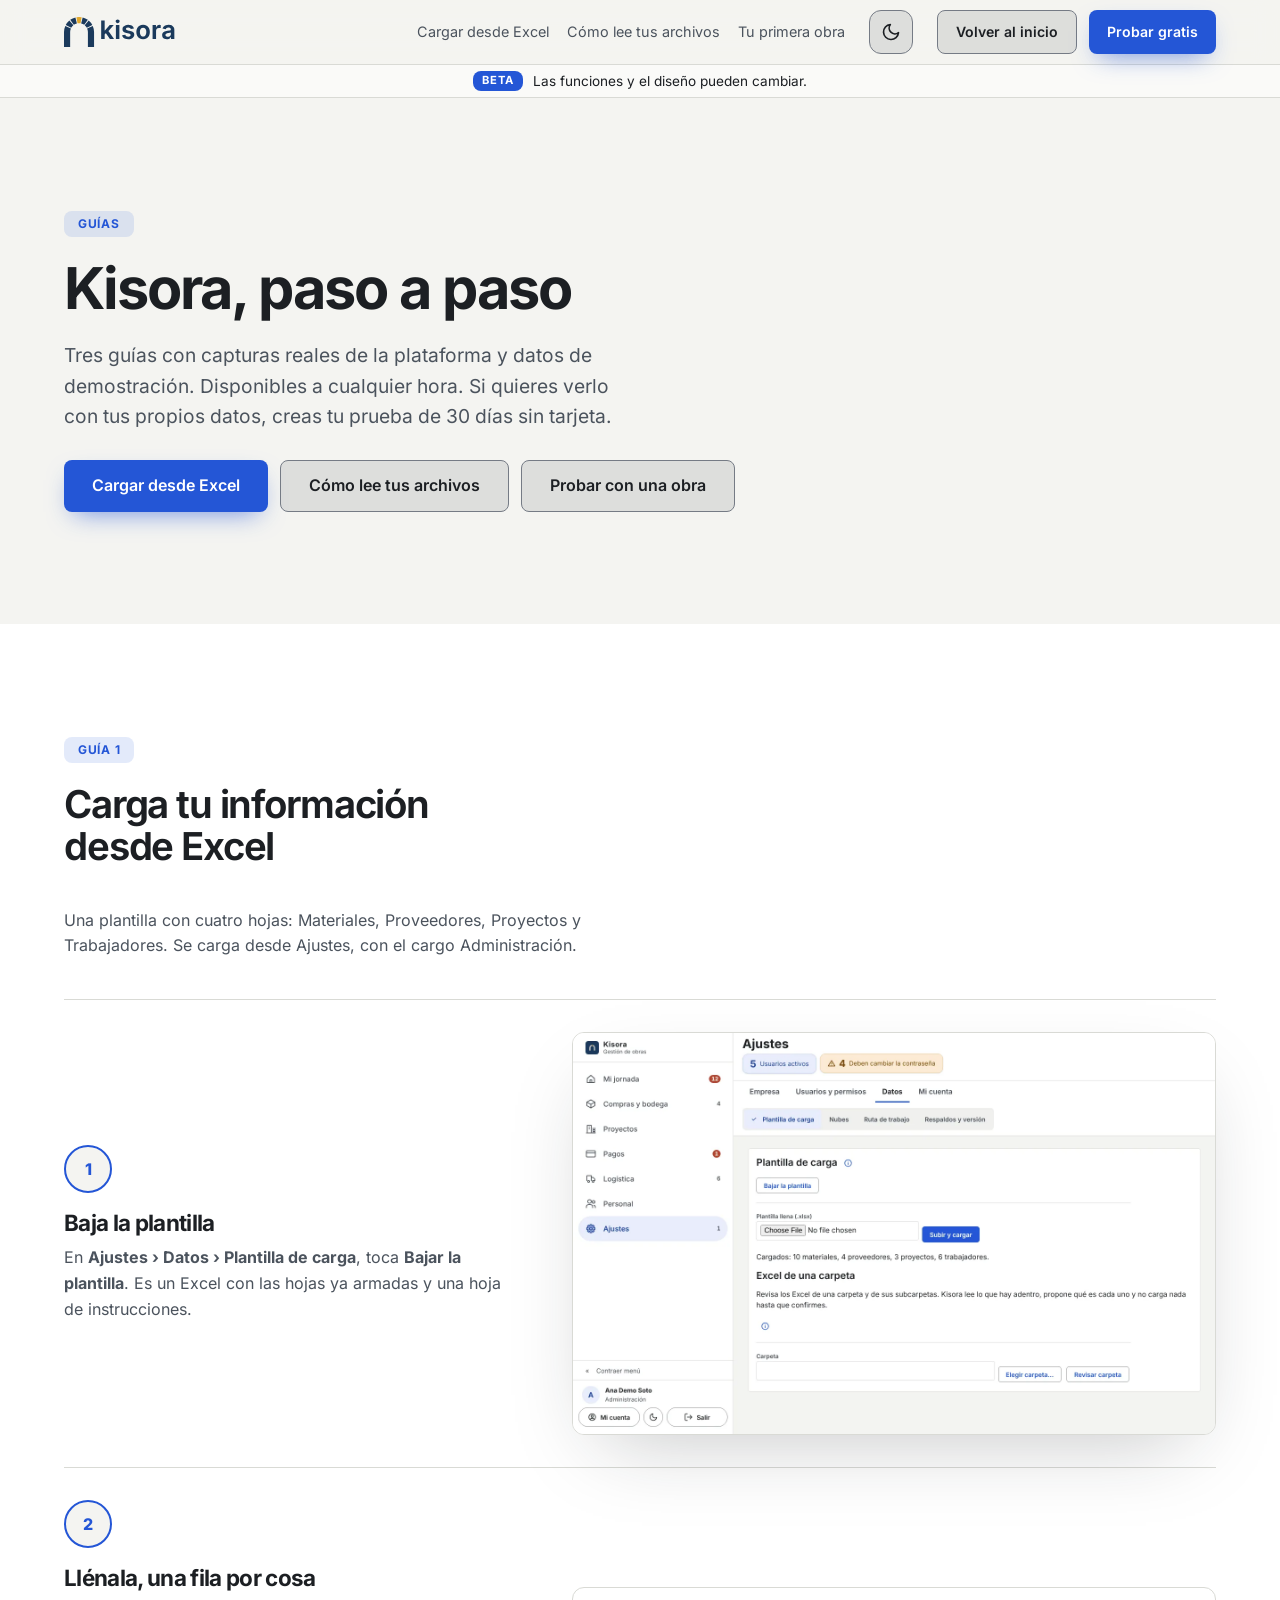
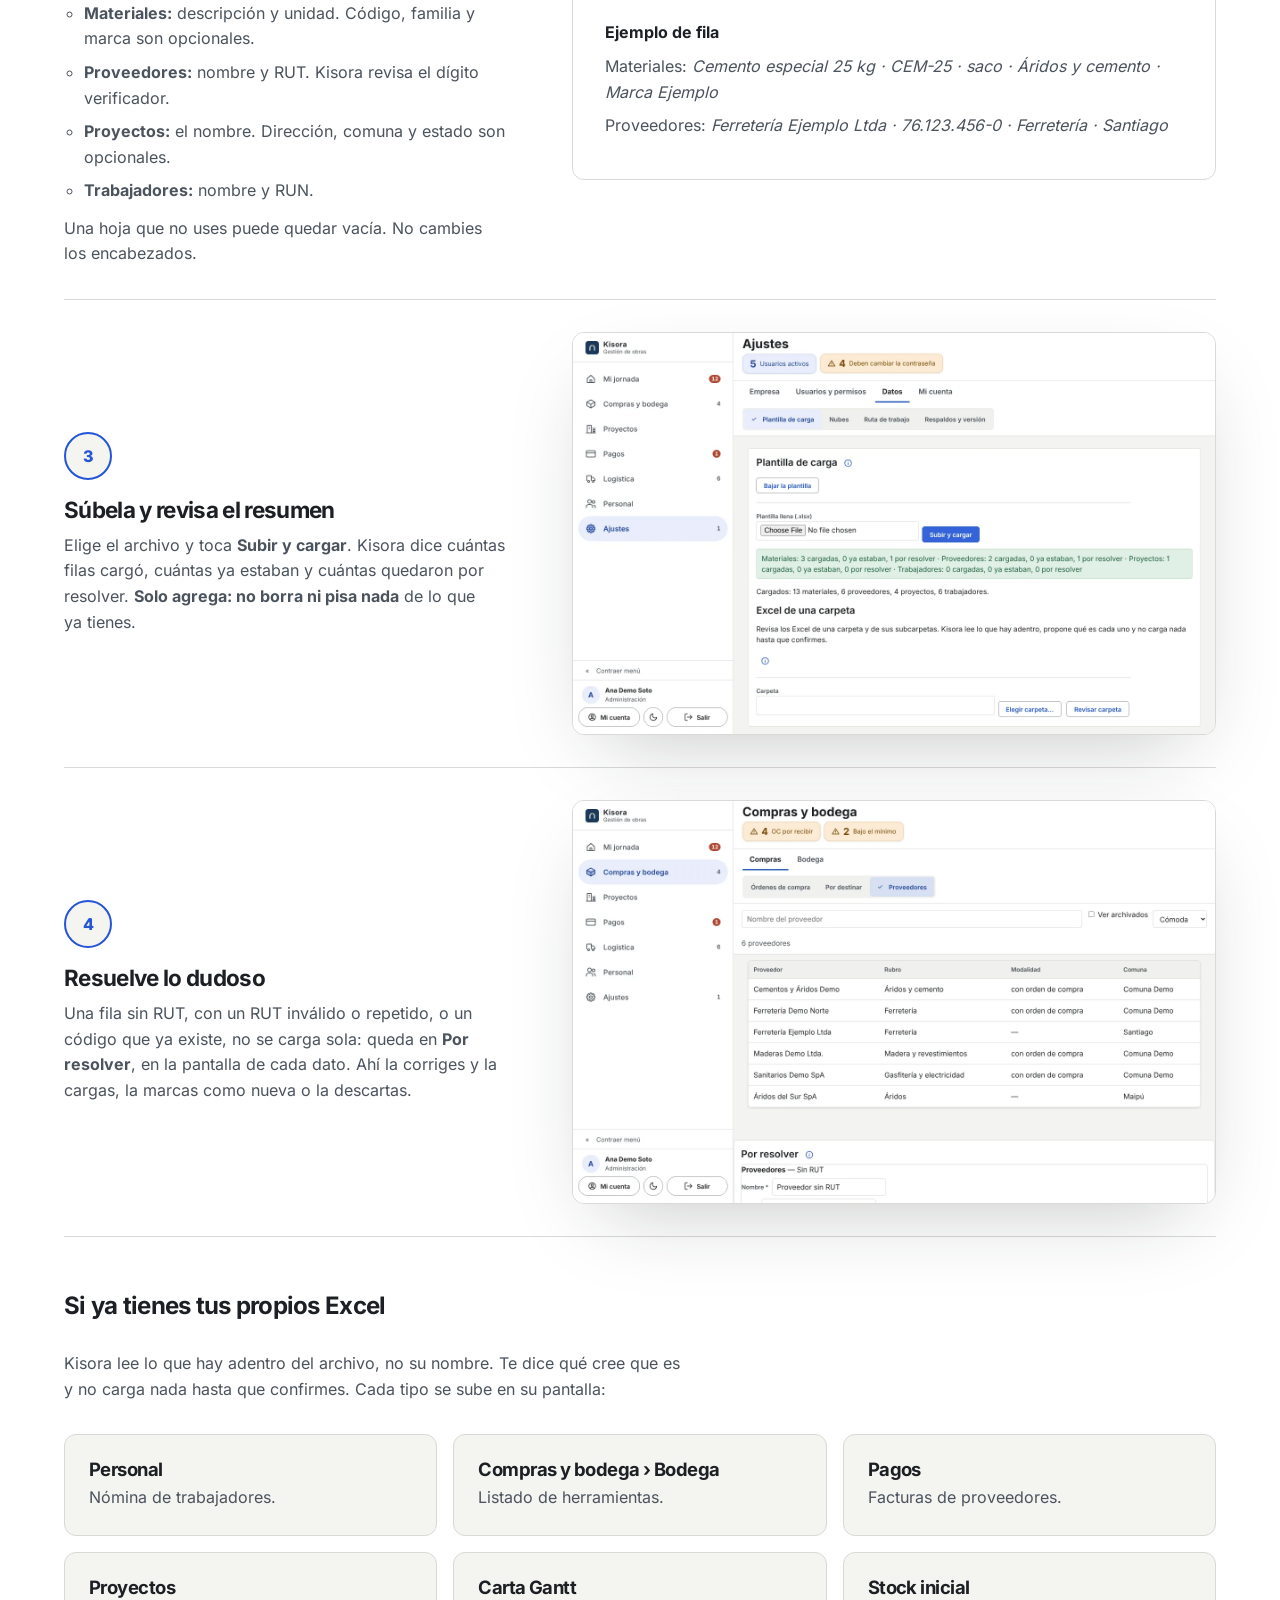
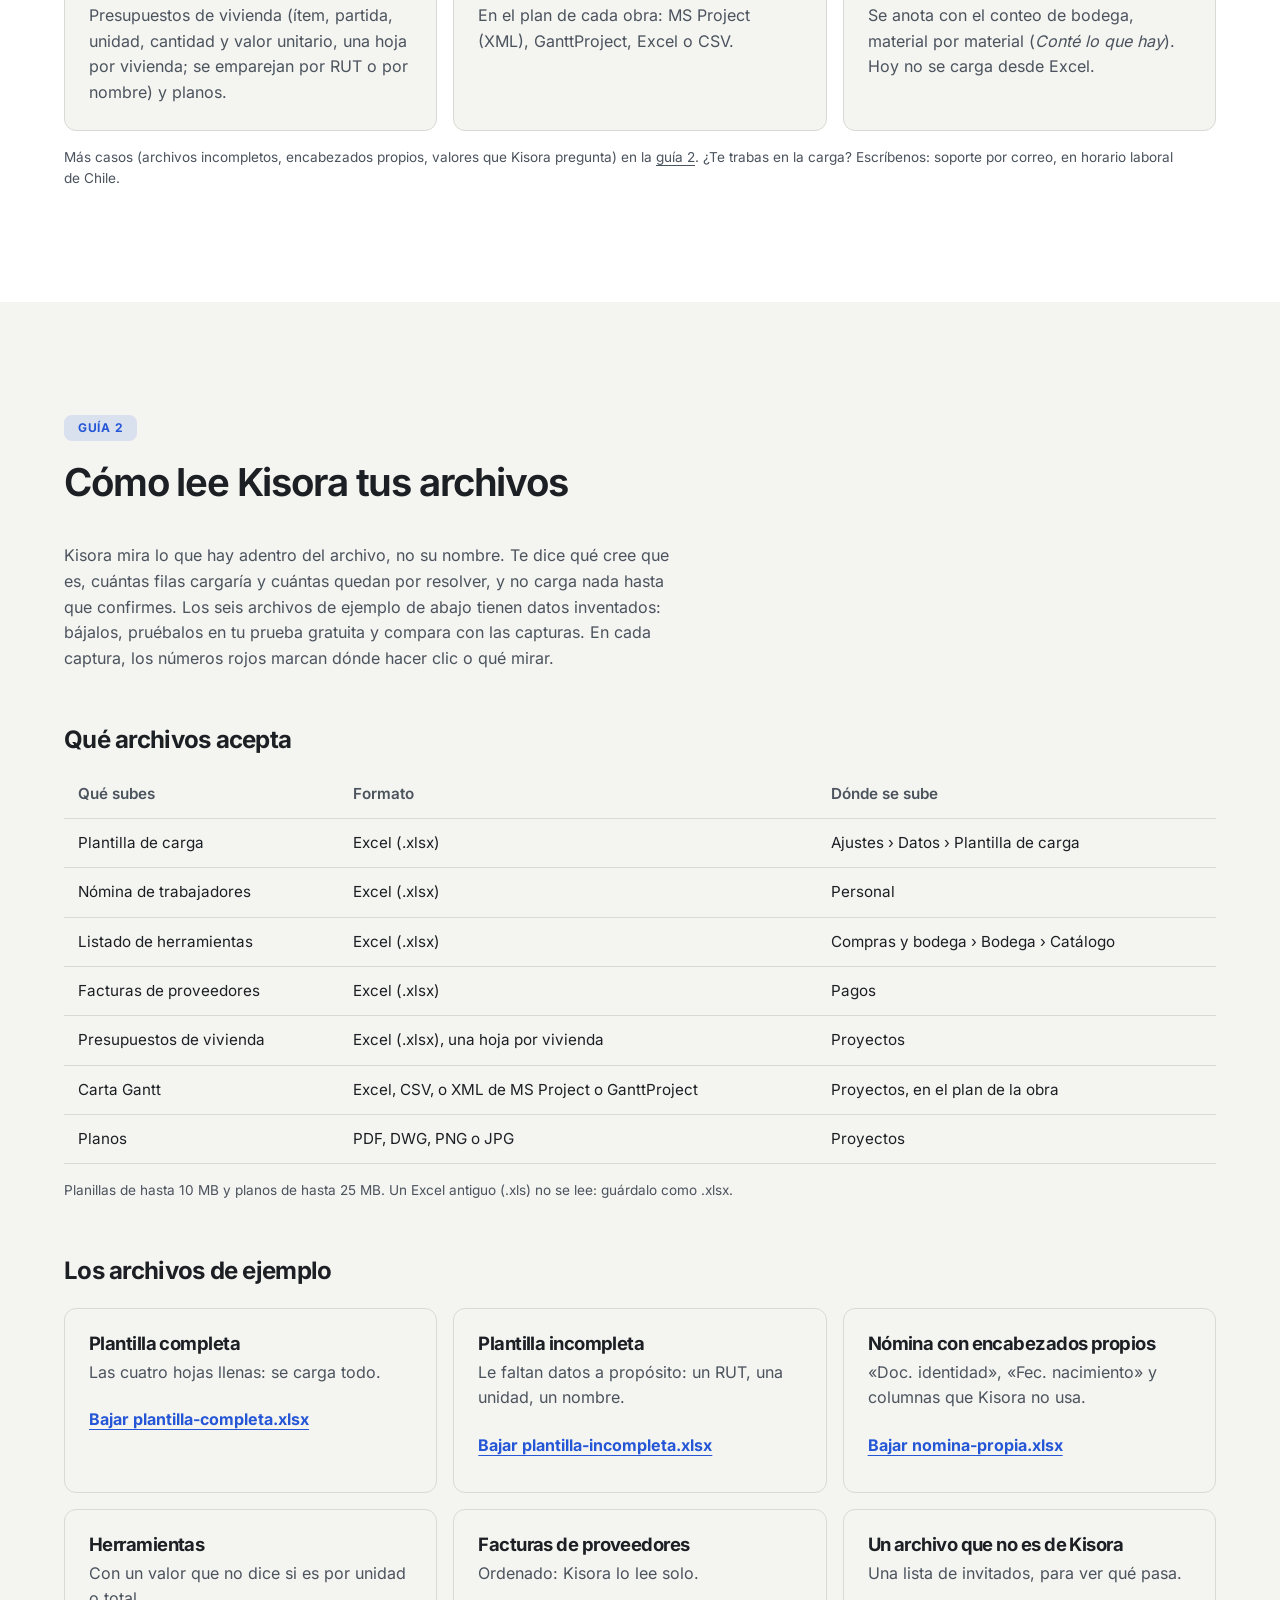
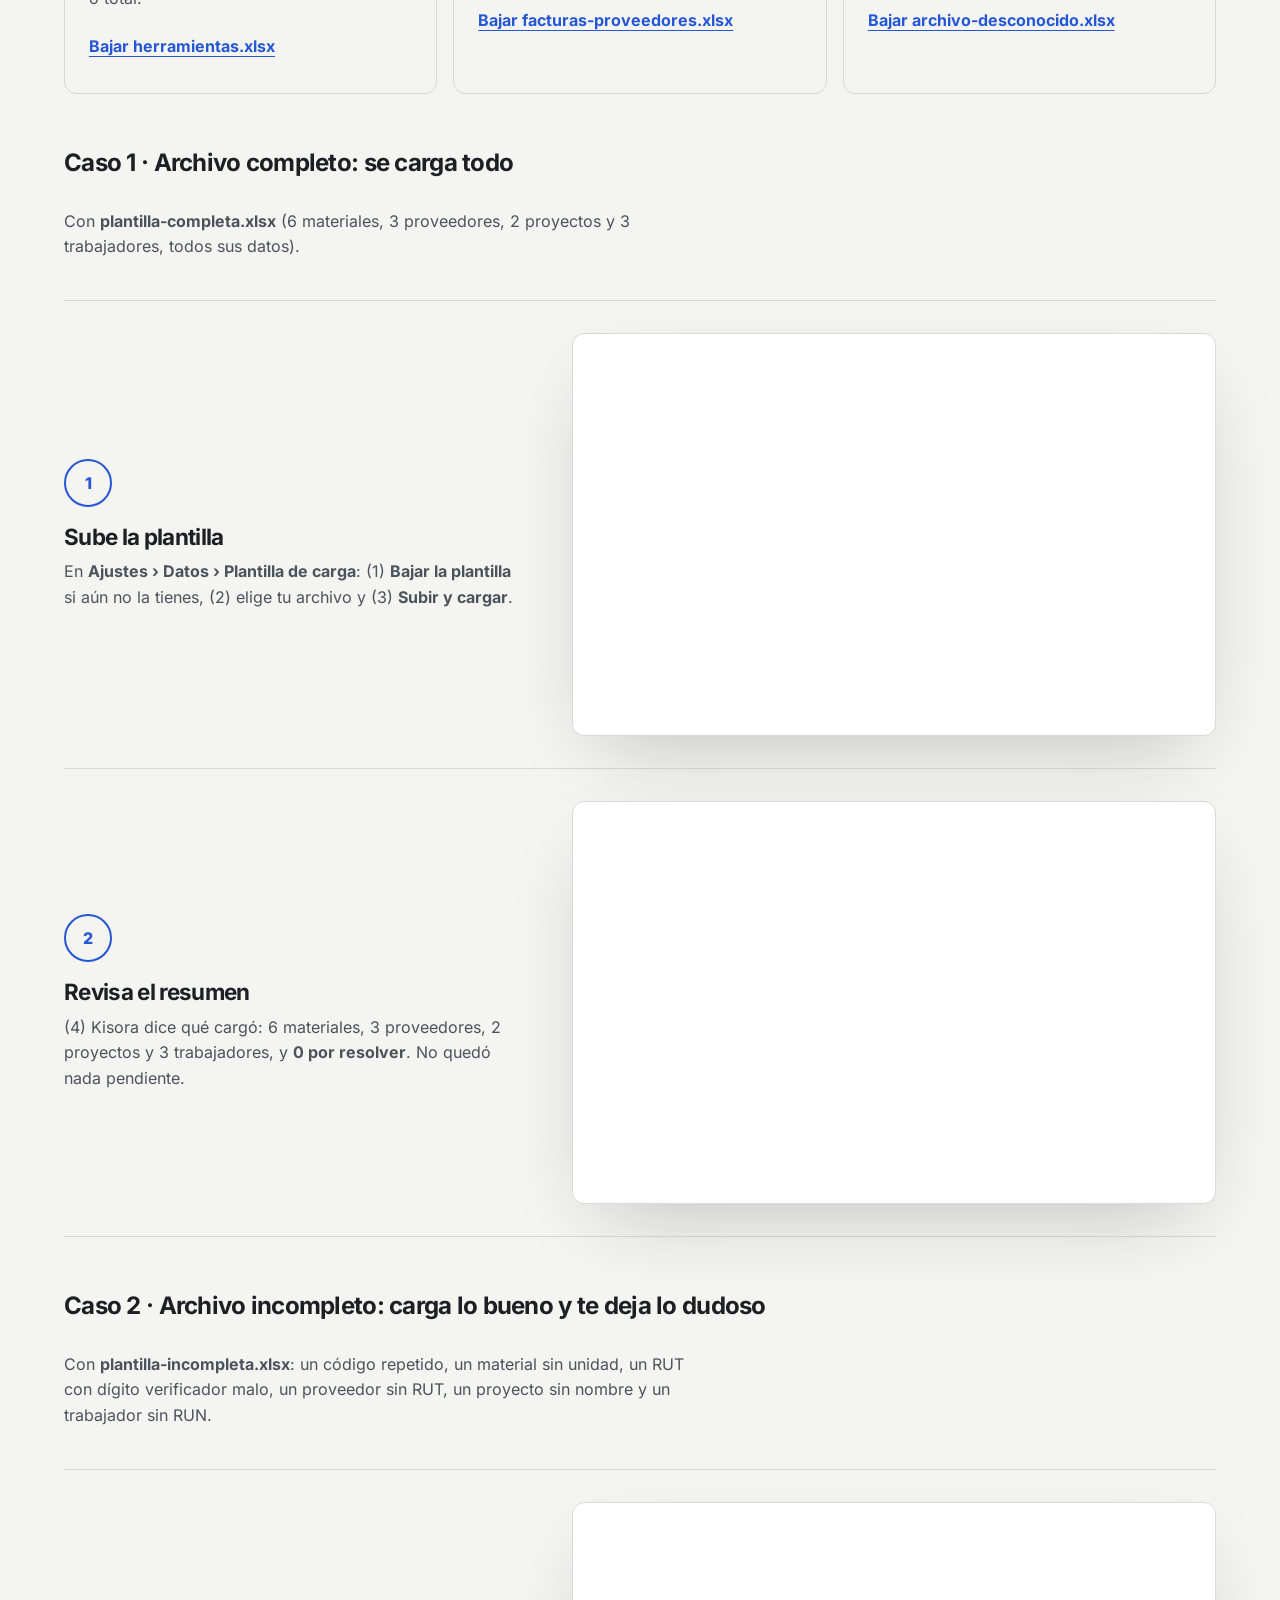
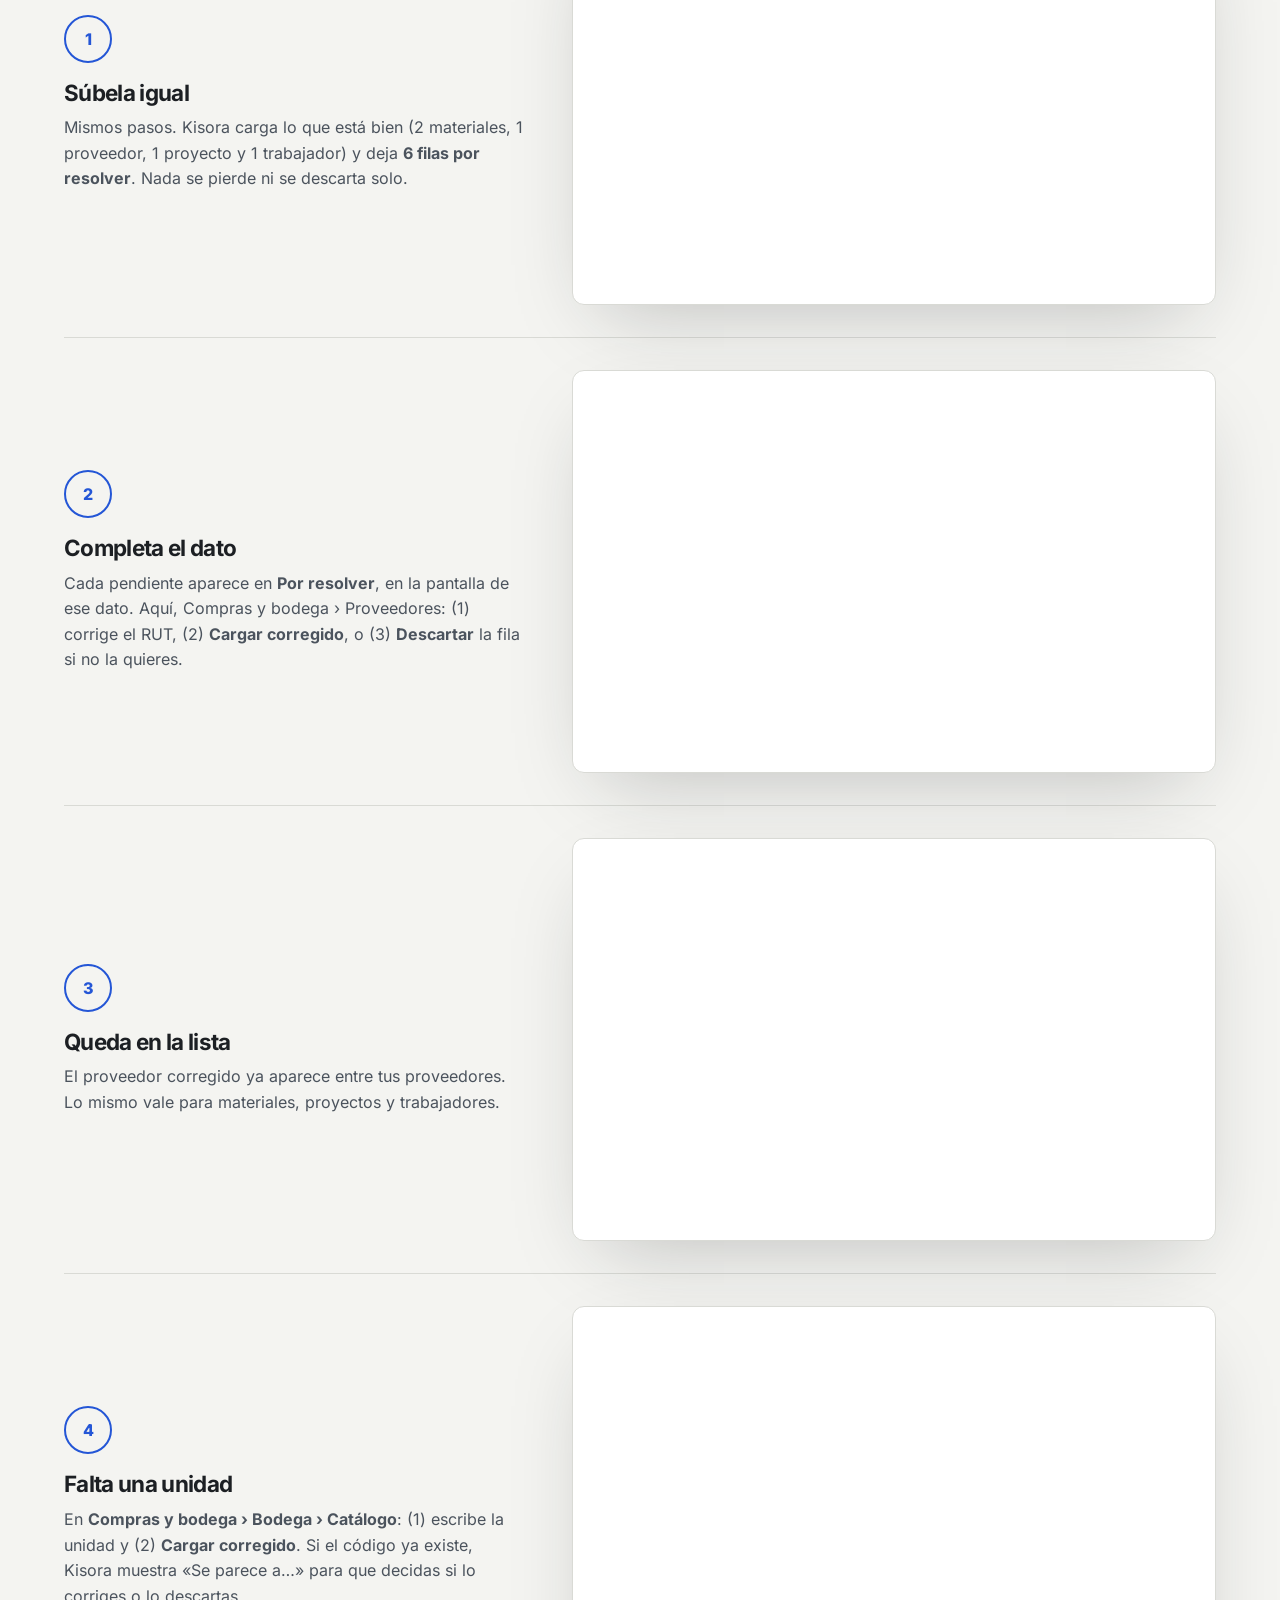
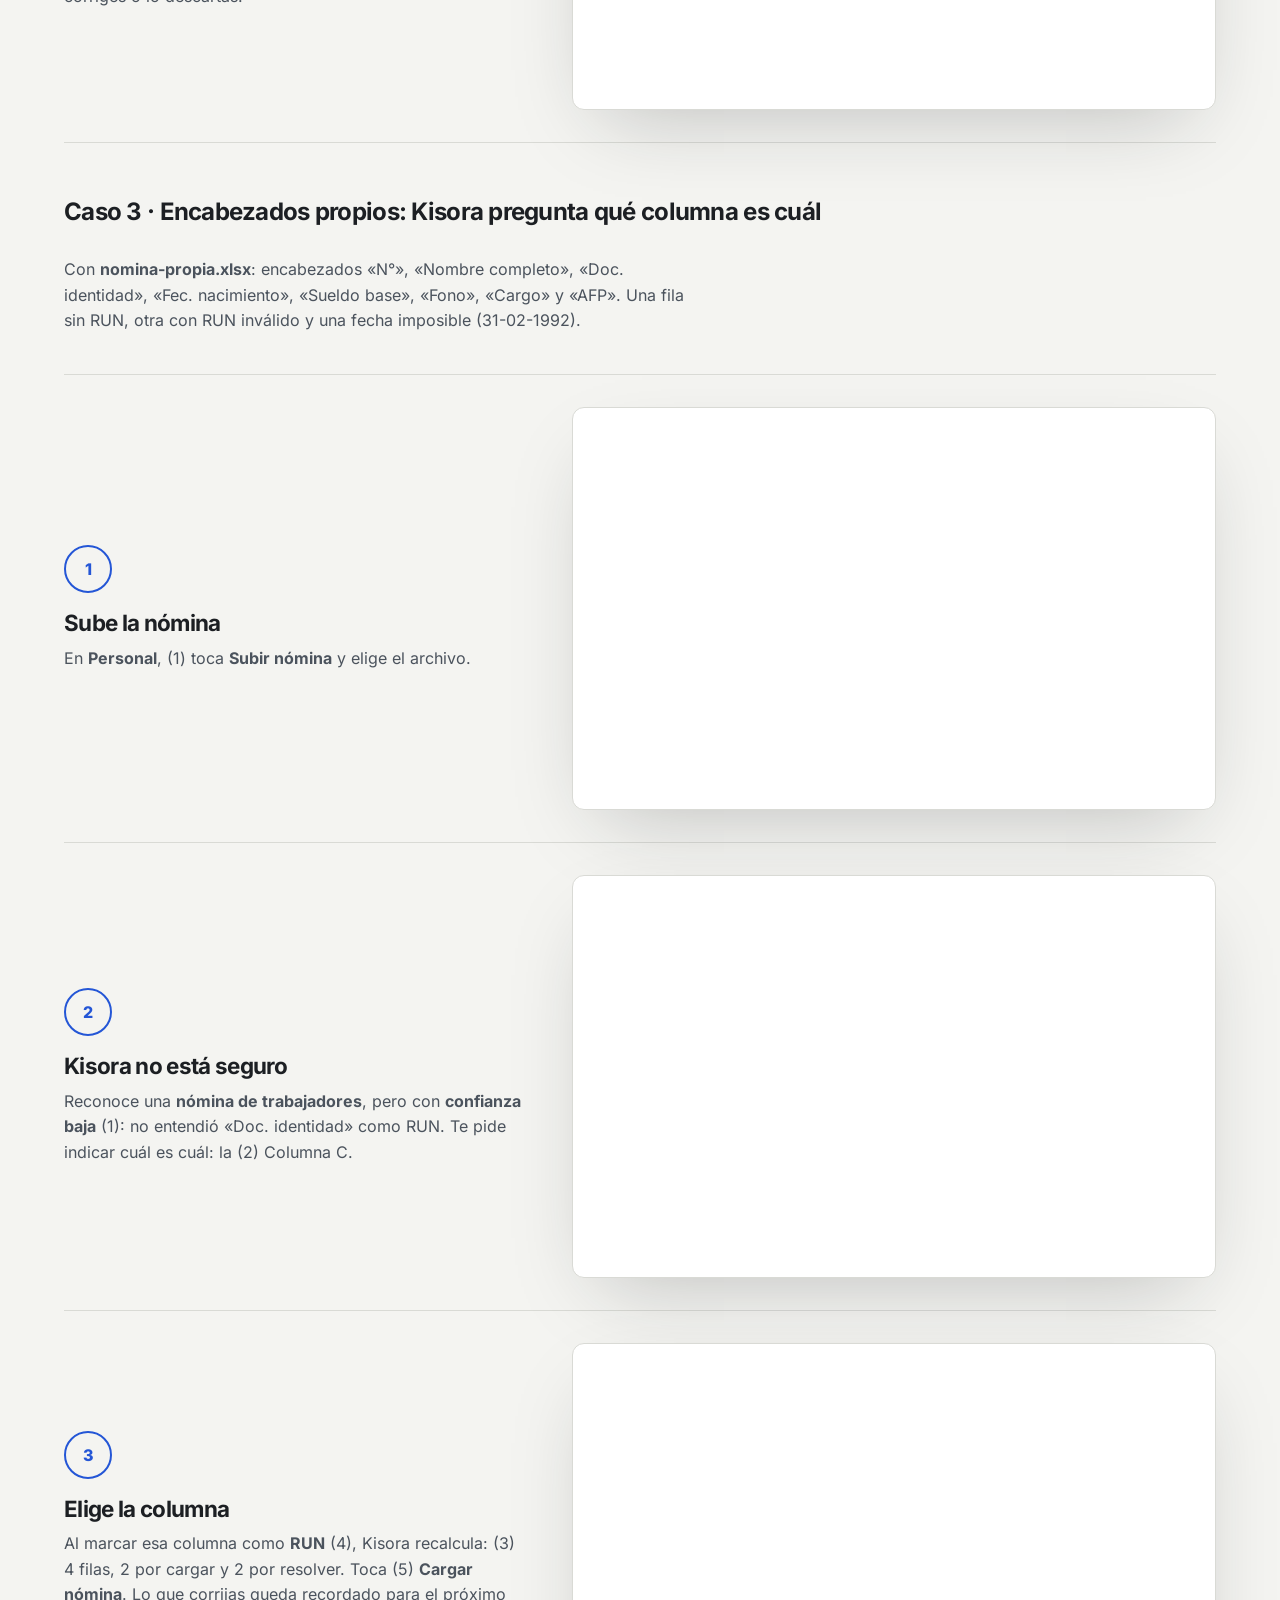
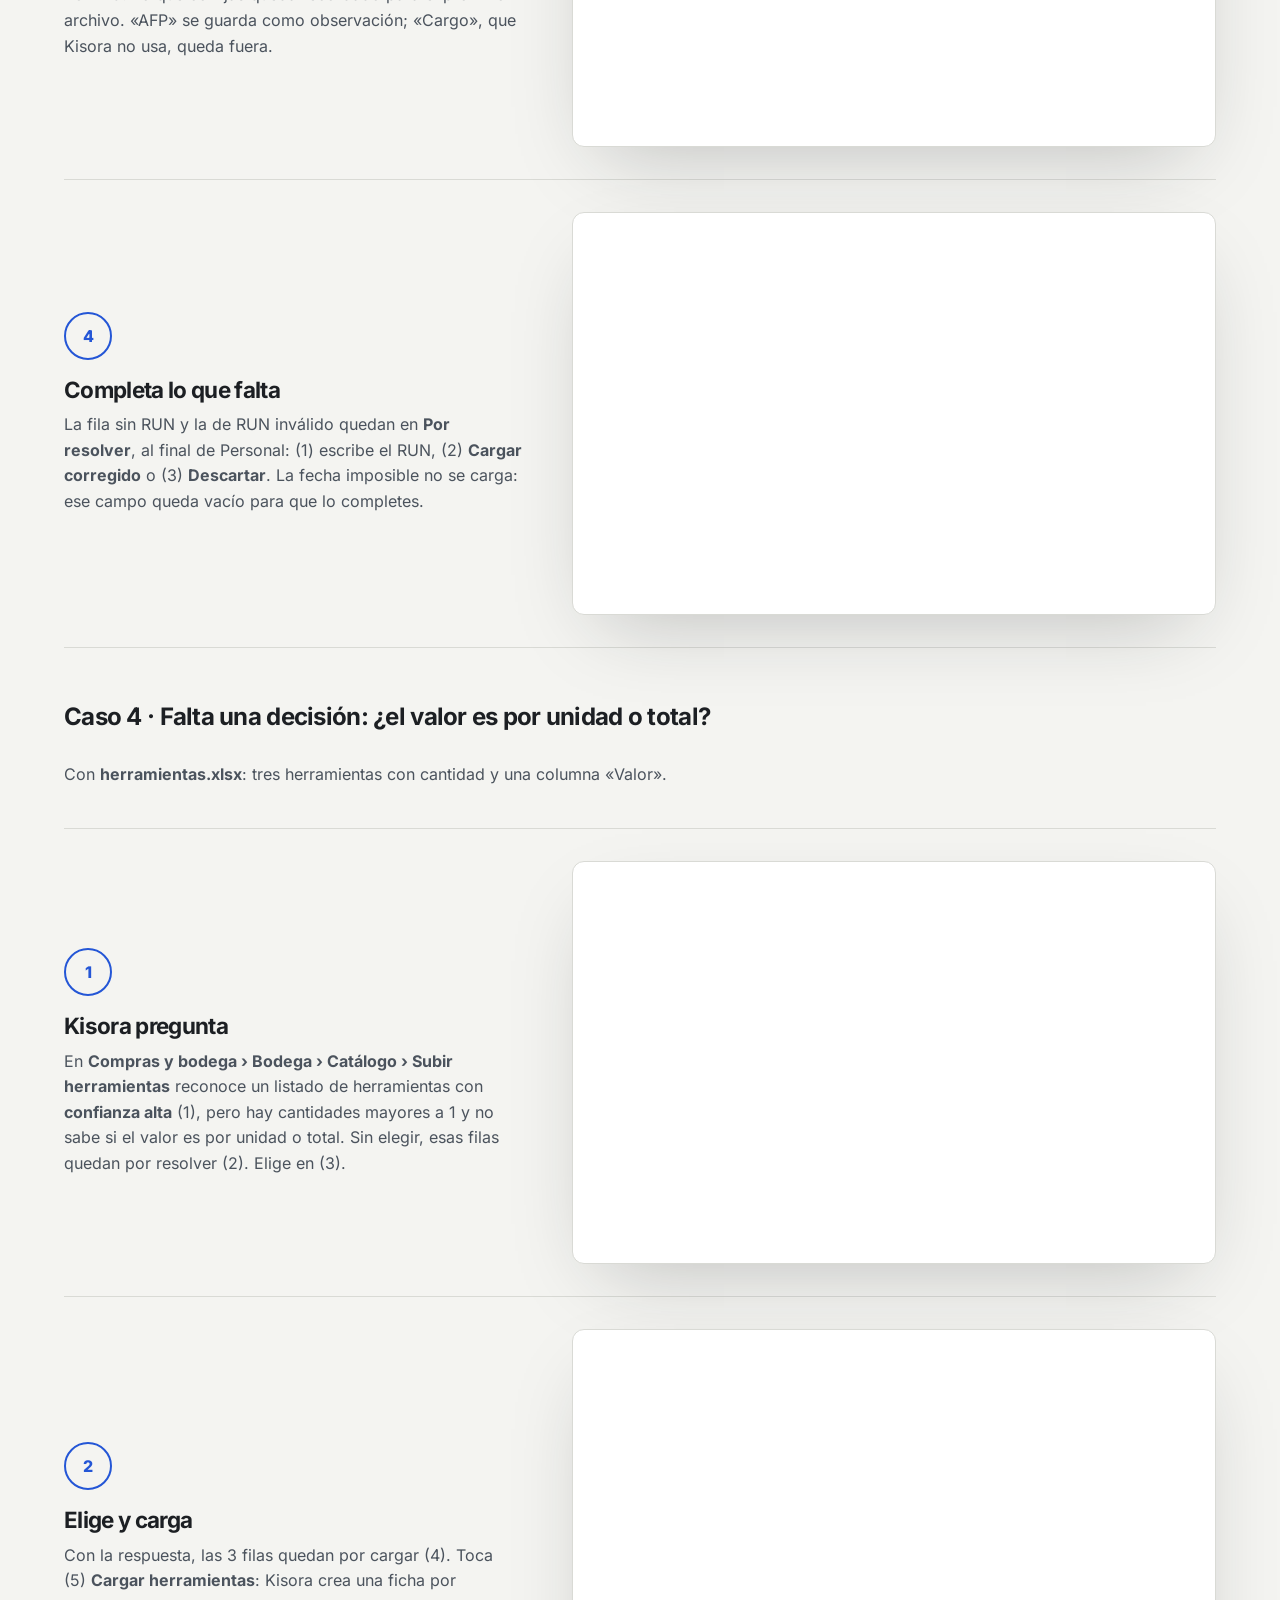
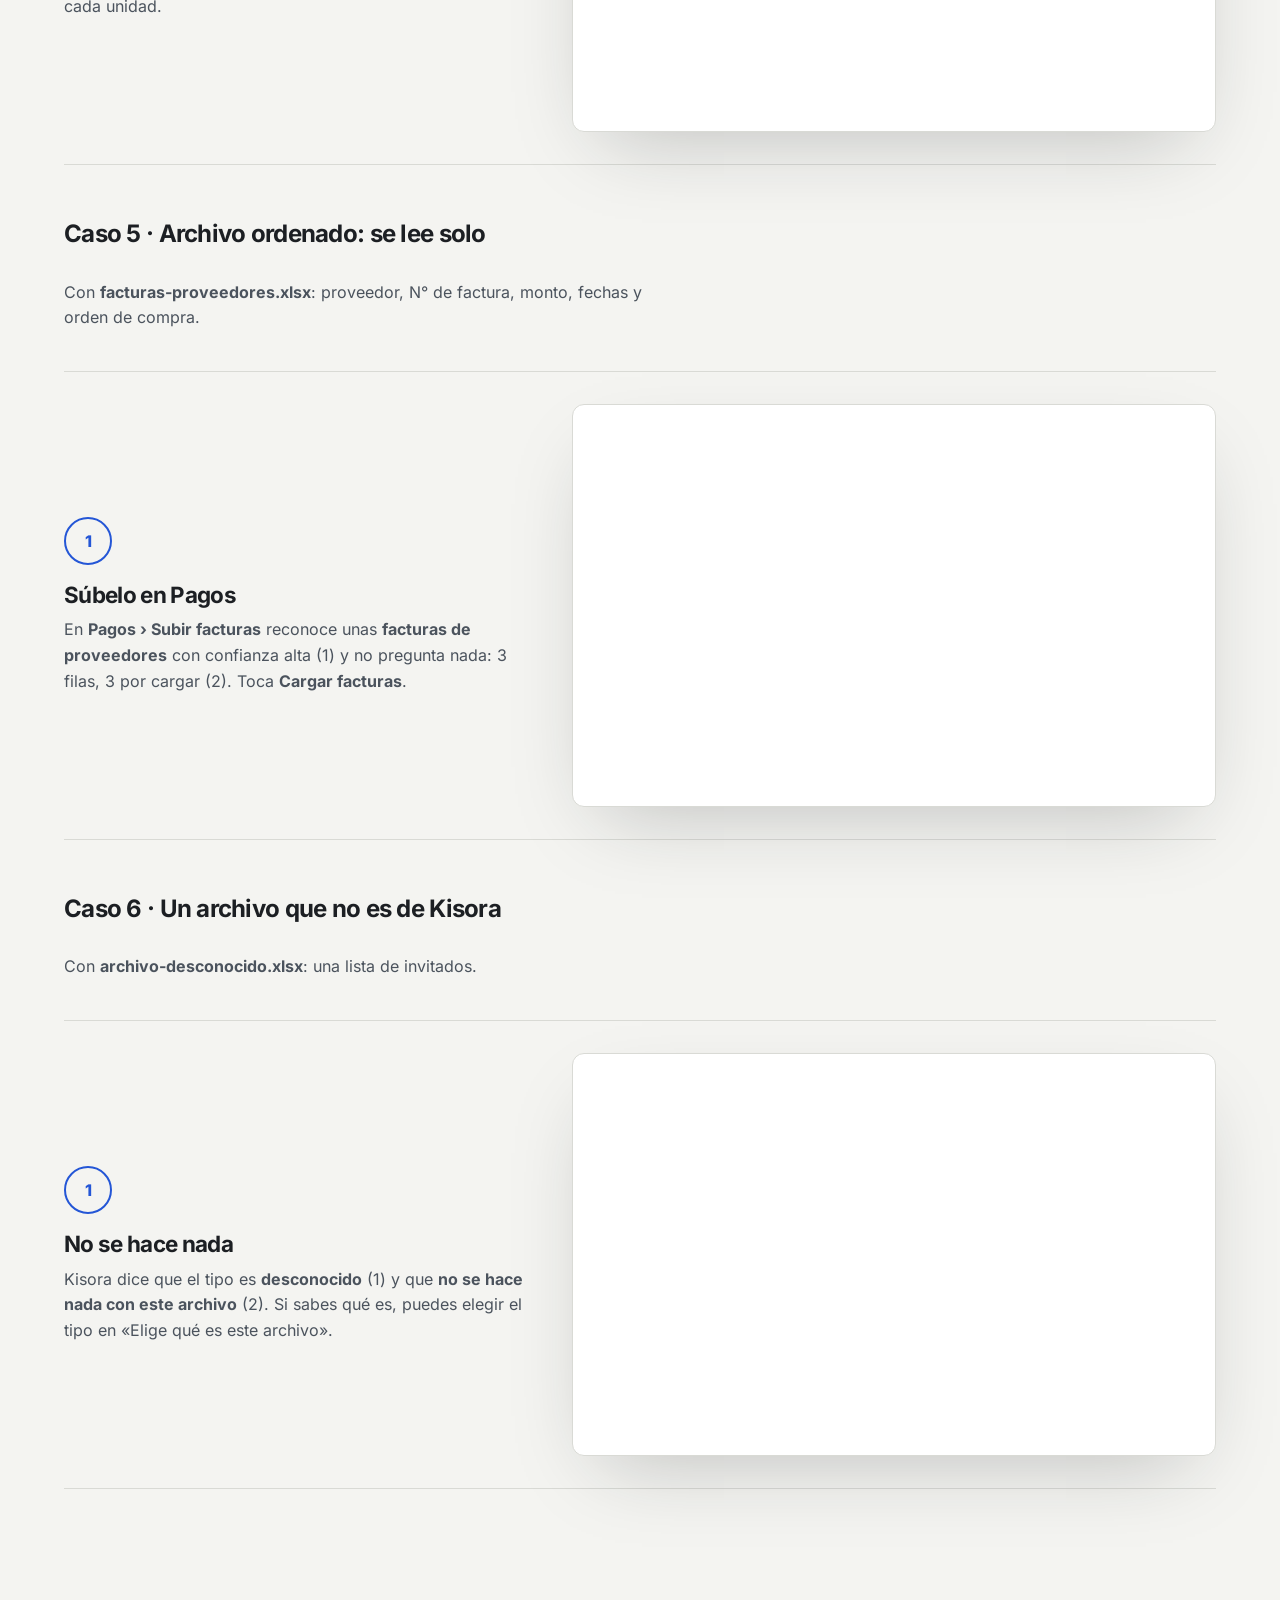
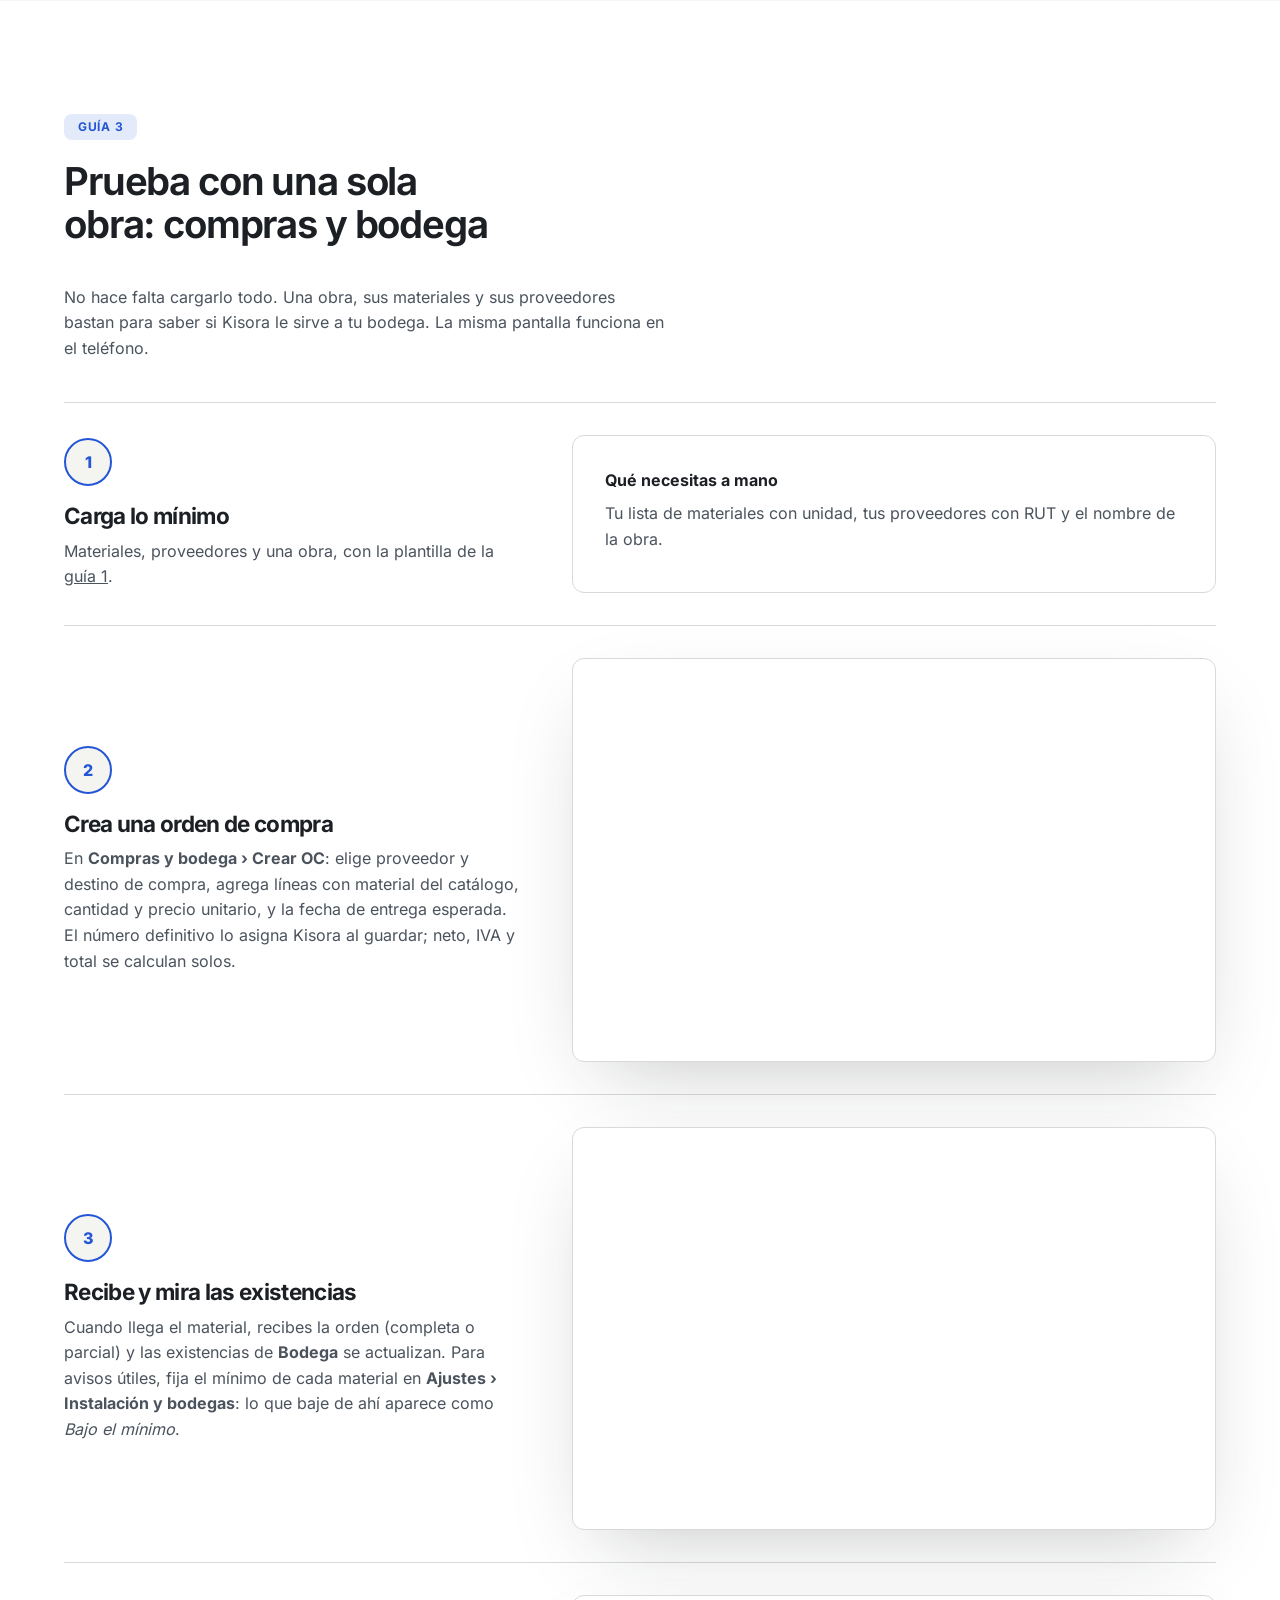
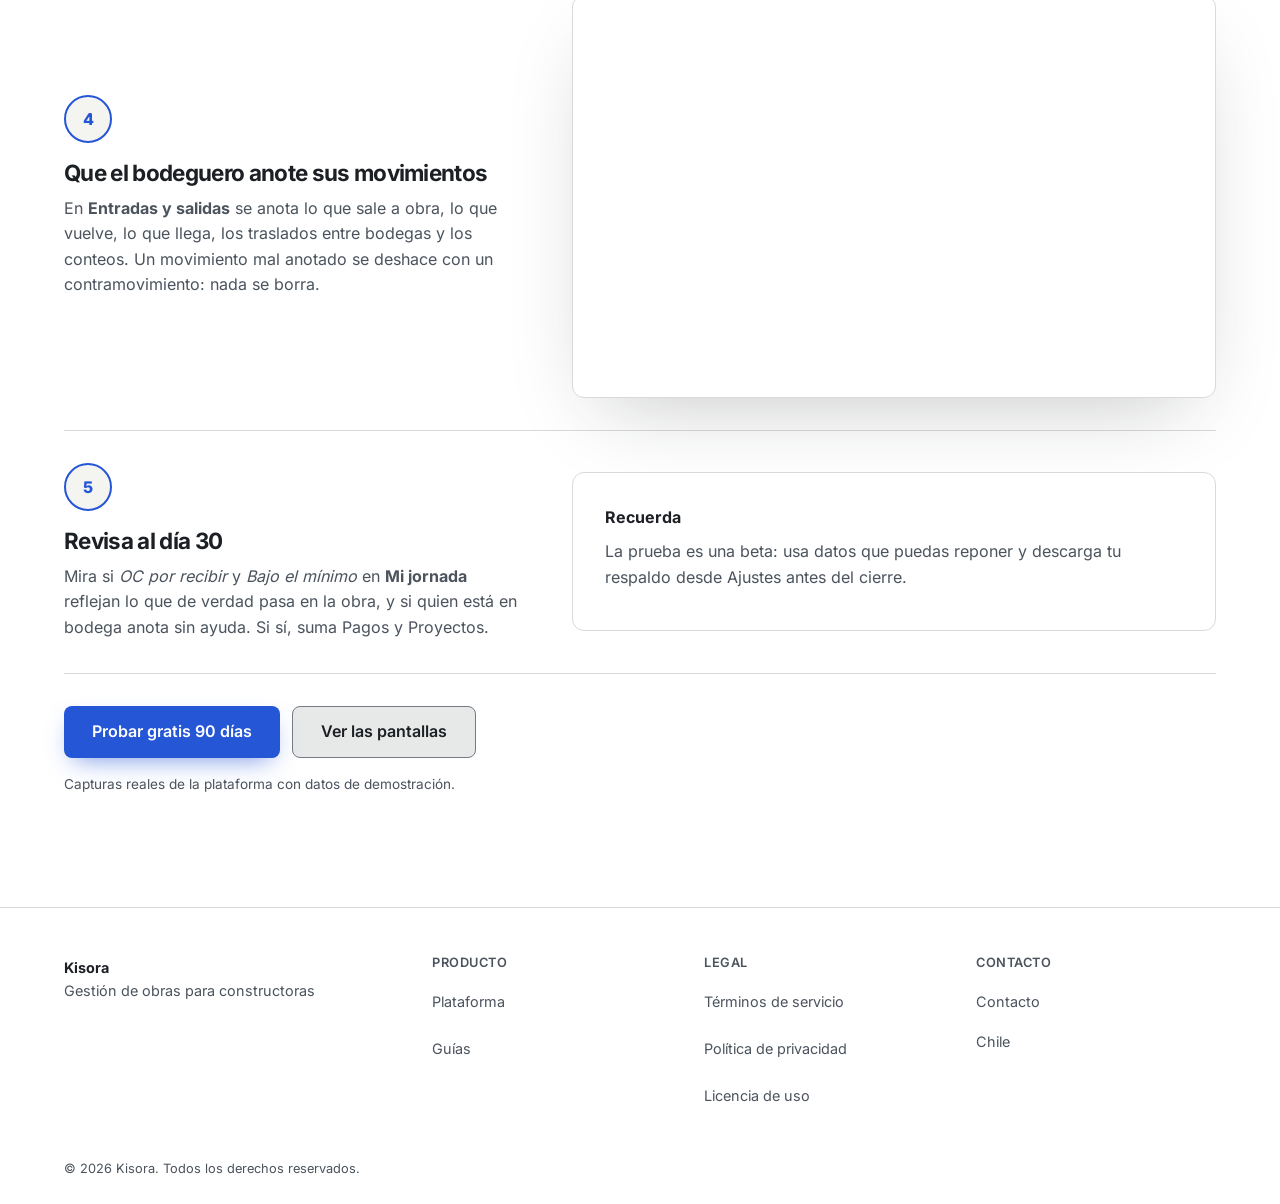
==== commit d1f8f1f8: "Pricing con 3 planes en la landing Co-Authored-By: Claude Sonnet 5.5 <noreply@anthropic.com> Claude-" ====
--- a/guias/index.html
+++ b/guias/index.html
@@ -238,7 +238,7 @@
         <div class="g-nota card"><p><strong>Recuerda</strong></p><p class="mu">La prueba es una beta: usa datos que puedas reponer y descarga tu respaldo desde Ajustes antes del cierre.</p></div>
       </li>
     </ol>
-    <div class="acc g-fin"><a class="btn p" href="/probar.html">Probar gratis 30 días</a><a class="btn" href="/#plataforma">Ver las pantallas</a></div>
+    <div class="acc g-fin"><a class="btn p" href="/probar.html">Probar gratis 90 días</a><a class="btn" href="/#plataforma">Ver las pantallas</a></div>
     <p class="nota">Capturas reales de la plataforma con datos de demostración.</p>
   </div>
 </section>
--- a/css/inicio.css
+++ b/css/inicio.css
@@ -85,6 +85,9 @@
 .k-precio ul{margin:20px 0 0;padding:0;list-style:none}.k-precio li{padding:12px 0 12px 32px;border-bottom:1px solid var(--ln);position:relative;font-size:.95rem}
 .k-precio li::before{content:"";position:absolute;left:4px;top:19px;width:12px;height:6px;border-left:2px solid var(--ok);border-bottom:2px solid var(--ok);transform:rotate(-45deg)}
 .k-precio .acc{margin-top:24px}
+.dos-sub{max-width:50ch;margin-top:-24px;margin-bottom:40px}
+.mt-48{margin-top:48px}
+.pr-sep{margin-top:20px;padding-top:16px;border-top:1px solid var(--ln)}
 
 /* faq */
 .k-faq{display:grid;grid-template-columns:4fr 8fr;gap:clamp(32px,5vw,72px);align-items:start}
@@ -107,7 +110,17 @@
 }
 @media(max-width:36rem){
  .k-mod,.k-fns{grid-template-columns:1fr}.k-tels{grid-template-columns:1fr 1fr}.k-tel:nth-child(3){display:none}
- .k-hg .acc .btn,.cta .acc .btn,.k-precio .acc .btn{width:100%;justify-content:center}
+ .k-hg .acc .btn,.cta .acc .btn,.k-precio .acc .btn,.k-plan .btn{width:100%;justify-content:center}
  .k-reg li{grid-template-columns:90px 1fr}
 }
 @media(prefers-reduced-motion:reduce){.k-in{animation:none}.k-flujo::after{animation:none;display:none}.k-lista li:hover,.k-panel .win:hover,.k-tel:hover img,.k-mod>div:hover,.k-flujo a:hover,.btn:active{transform:none}.k-tira .foto:hover img{transform:none}}
+
+/* planes */
+.k-planes{display:grid;grid-template-columns:repeat(3,1fr);gap:24px;margin-top:32px;align-items:stretch}
+.k-plan{display:flex;flex-direction:column;position:relative}
+.k-plan h3{margin:0}.k-plan .cifra span{font-size:1rem;font-weight:600;color:var(--mu)}
+.k-plan ul{margin:16px 0 24px;padding:0;list-style:none;flex:1}.k-plan li{padding:12px 0 12px 32px;border-bottom:1px solid var(--ln);position:relative;font-size:.95rem}
+.k-plan li::before{content:"";position:absolute;left:4px;top:19px;width:12px;height:6px;border-left:2px solid var(--ok);border-bottom:2px solid var(--ok);transform:rotate(-45deg)}
+.k-plan.rec{border:2px solid var(--ac)}.k-plan.rec .tag{position:absolute;top:32px;right:32px}
+.k-plan .btn{justify-content:center}
+@media(max-width:60rem){.k-planes{grid-template-columns:1fr}}
